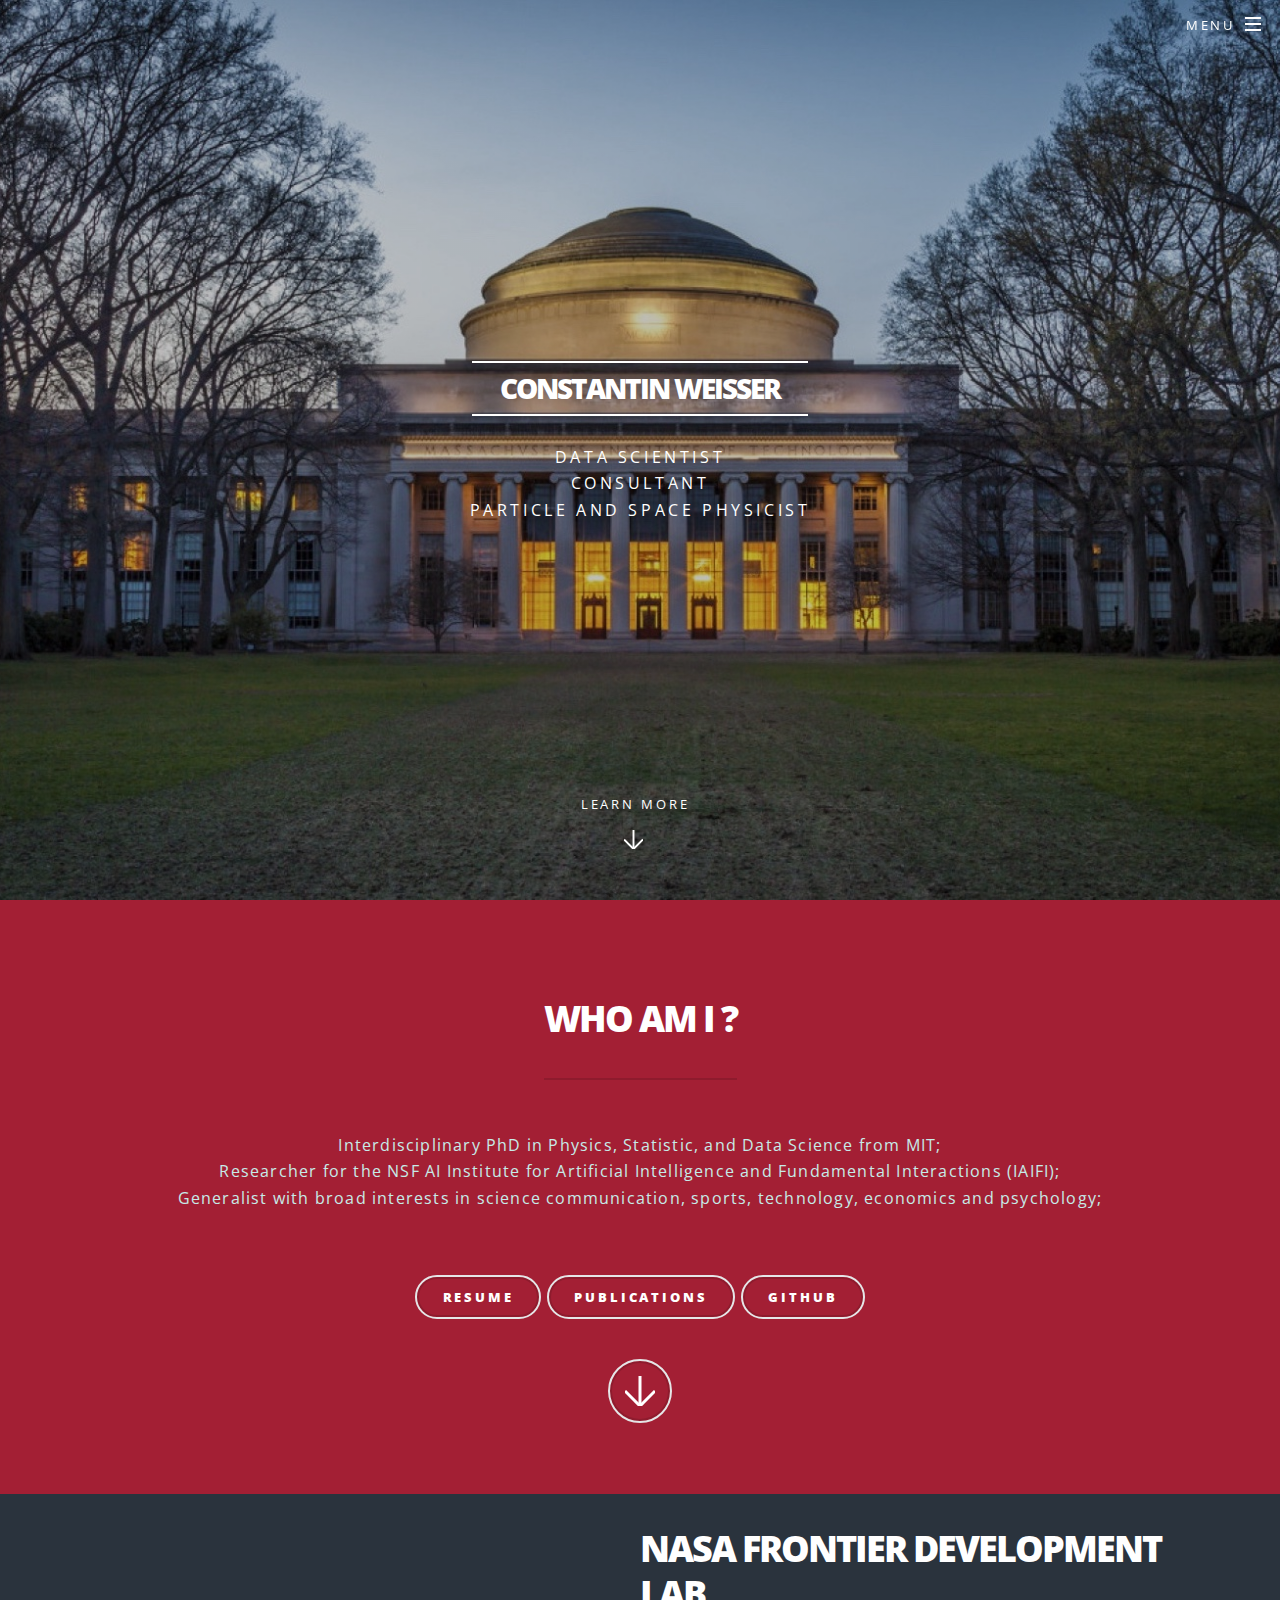
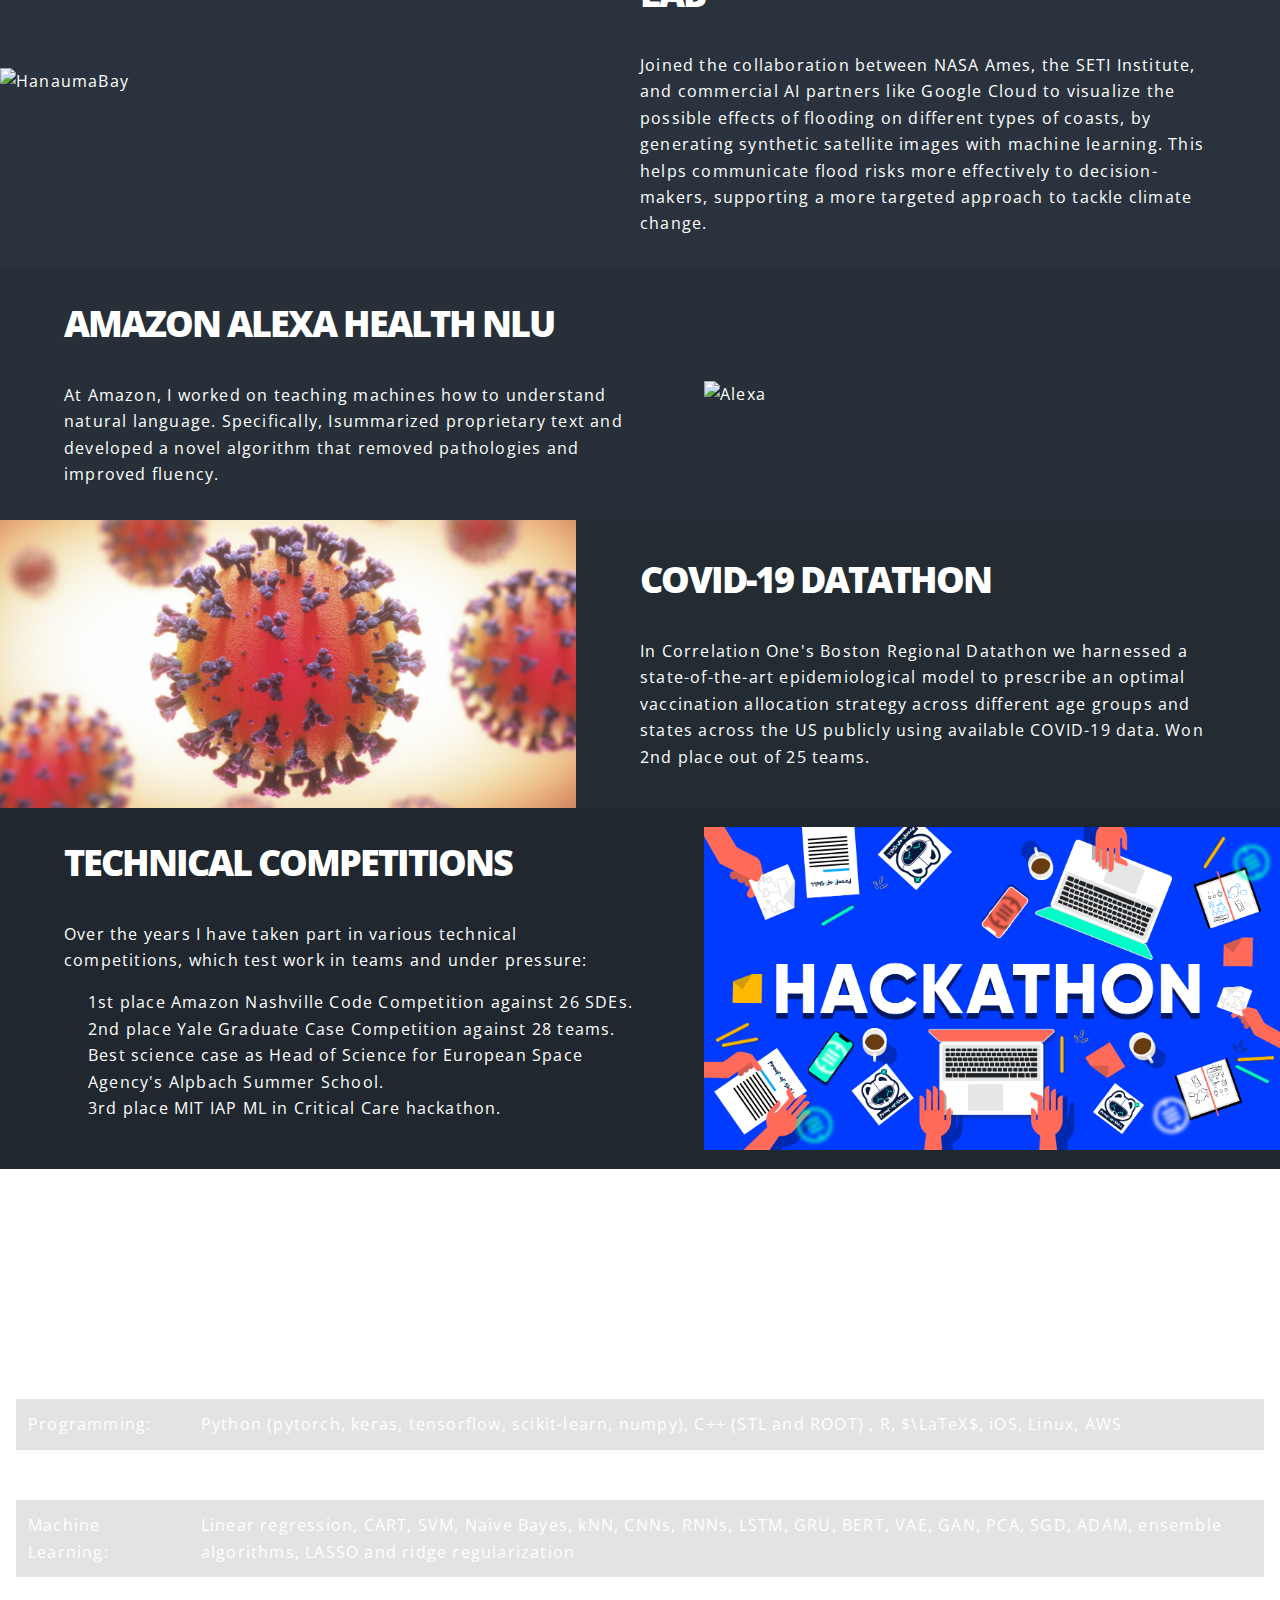
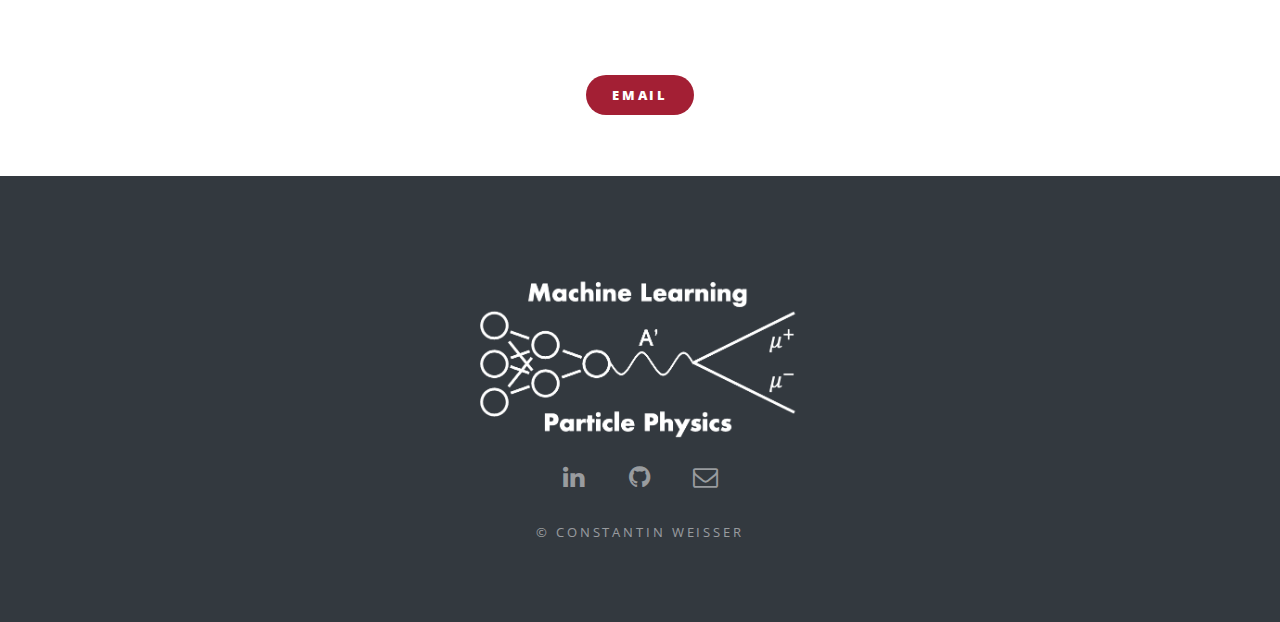
==== index.html @ f59eea60 "added personal page" ====
<!DOCTYPE HTML>
<!--
	Spectral by Pixelarity
        The Pixelarity theme is called "Spectral"
	pixelarity.com @pixelarity
	License: pixelarity.com/license
-->
<html>
	<head>
                <link rel="icon" href="images/AI-Feynmann_zoom.png">
		<title>Constantin Weisser</title>
		<meta charset="utf-8" />
		<meta name="viewport" content="width=device-width, initial-scale=1" />
		<!--[if lte IE 8]><script src="assets/js/ie/html5shiv.js"></script><![endif]-->
		<link rel="stylesheet" href="assets/css/main.css" />
		<!-- <link rel="stylesheet" href="assets/fonts/font-mfizz.css"> -->
		<!--[if lte IE 8]><link rel="stylesheet" href="assets/css/ie8.css" /><![endif]-->
		<!--[if lte IE 9]><link rel="stylesheet" href="assets/css/ie9.css" /><![endif]-->
		<script type="text/x-mathjax-config">
            MathJax.Hub.Config({
                               tex2jax: {inlineMath: [['$','$'], ['\\(','\\)']]}
                               });
        </script>
        <script type="text/javascript"
  			src="https://cdn.mathjax.org/mathjax/latest/MathJax.js?config=TeX-AMS-MML_HTMLorMML">
		</script>
                <!-- Global site tag (gtag.js) - Google Analytics -->
                <script async src="https://www.googletagmanager.com/gtag/js?id=G-P80LB0498Z"></script>
                <script>
                   window.dataLayer = window.dataLayer || [];
                   function gtag(){dataLayer.push(arguments);}
                   gtag('js', new Date());

                   gtag('config', 'G-P80LB0498Z');
                </script> 
		<script type='text/javascript' src='https://d1bxh8uas1mnw7.cloudfront.net/assets/embed.js'></script>

	</head>
	<body class="landing">

		<!-- Page Wrapper -->
			<div id="page-wrapper">

				<!-- Header -->
					<header id="header" class="alt">
						<h1><a href="index.html">Constantin Weisser</a></h1>
						<nav id="nav">
							<ul>
								<li class="special">
									<a href="#menu" class="menuToggle"><span>Menu</span></a>
									<div id="menu">
										<ul>
											<li><a href="index.html">Home</a></li>
											<li><a href="#whoami">Who am I</a></li>
											<li><a href="#experience">Experience</a></li>
                                                                                        <li><a href="#skills">Skills</a></li> 
											<li><a href="#contact">Contact</a></li>
											<li>&mdash;</li>
											<li><a href="./media.html">Media and Talks</a></li>
                                                                                        <li><a href="./positions.html">Community</a></li>
											<li><a href="./publications.html">Publications</a></li>
                                                                                        <li><a href="./personal.html">Personal</a></li>
											<li><a href="./resume.pdf">Resume</a></li>
											<!-- <li><a href="#">Sign Up</a></li> -->
											<!-- <li><a href="#">Log In</a></li> -->
										</ul>
									</div>
								</li>
							</ul>
						</nav>
					</header>

				<!-- Banner -->
					<section id="banner">
						<div class="inner">
							<h2>Constantin Weisser</h2>
							<p>
								Data Scientist<br>
								Consultant<br>
								Particle and Space Physicist
							</p>
							<!-- <ul class="actions">
								<li><a href="#" class="button special">Activate</a></li>
							</ul> -->
						</div>
						<a href="#whoami" class="more scrolly">Learn More</a>
					</section>

				<!-- One -->
					<section id="whoami" class="wrapper style1 special">
						<div class="inner">
							<header class="major">
								<h2>Who am I ?<br />
								</h2>
								<p>
									<!--Consulting Data Scientist at <a href="https://www.quantumblack.com/">QuantumBlack</a>, a <a href="https://www.mckinsey.com/">McKinsey</a> company;<br /> --> 
									Interdisciplinary PhD in Physics, Statistic, and Data Science from MIT;<br /> 
                                                                        Researcher for the NSF <a href="https://iaifi.org/">AI Institute for Artificial Intelligence and Fundamental Interactions (IAIFI)</a>;<br />
									Generalist with broad interests in science communication, sports, technology, economics and psychology; 
								</p>
							</header>
							<a href="./resume.pdf" class="button style2"><b>Resume</b></a>
			                <a href="./pub.html" class="button style2"><b>Publications</b></a>
			                <a href="https://github.com/weissercn" class="button style2"><b>GitHub</b></a>
							<footer>
								<a href="#experience" class="button style2 down more scrolly"></a>
							</footer>
						</div>
					</section>



			        <!-- Experience -->
			        <section id="experience" class="wrapper alt style2">
			        	<!-- section class="spotlight">
			        		<div class="image"><img src="images/AmericasCupEmirates.jpg" alt="QuantumBlack" /></div><div class="content">
			        		<h2><a href="https://www.quantumblack.com/">QuantumBlack</a></h2>
			        			<p>At QuantumBlack, I help companies develop an edge with the help of advanced analytics. With  sound business principles and a toolbox of machine learning, I consult in various industries and provide interpretable, predictive and prescriptive results that count. </p>
			        		</div>
			        	</section-->
                                        <section class="spotlight">
                                                <div class="image"><img src="images/Hanauma_bay_flipped.jpg" alt="HanaumaBay" /></div><div class="content">
                                                <h2><a href="https://cloud.withgoogle.com/intel/sun">NASA Frontier Development Lab</a></h2>
                                                        <p>Joined the collaboration between NASA Ames, the SETI Institute, and commercial AI partners like Google Cloud to visualize the possible effects of flooding on different types of coasts, by generating synthetic satellite images with machine learning. This helps communicate flood risks more effectively to decision-makers, supporting a more targeted approach to tackle climate change. </p>
                                                </div>
                                        </section>
			        	<section class="spotlight">
			        		<div class="image"><img src="images/alexa.png" alt="Alexa" /></div><div class="content">
			        		<h2><a href="https://www.amazon.com/b?node=21576558011">Amazon Alexa Health NLU</a></h2>
			        			<p>At Amazon, I worked on teaching machines how to understand natural language. Specifically, Isummarized proprietary text and developed a novel algorithm that removed pathologies and improved fluency.</p>
			        		</div>
			        	</section>
                                        <section class="spotlight">
                                                <div class="image"><img src="images/COVID.jpg" alt="Alexa" /></div><div class="content">
                                                <h2>COVID-19 Datathon</h2>
                                                        <p>In Correlation One's Boston Regional Datathon we harnessed a state-of-the-art epidemiological model to prescribe an optimal vaccination allocation strategy across different age groups and states across the US publicly using available COVID-19 data. Won 2nd place out of 25 teams.</p>
                                                </div>
                                        </section>
                                        <section class="spotlight">
                                                <div class="image"><img src="images/hackathon.png" alt="Alexa" /></div><div class="content">
                                                <h2>Technical Competitions</h2>
                                                        <p>
                                                                Over the years I have taken part in various technical competitions, which test work in teams and under pressure: 
                                                                <ul style="list-style-type:disc">
                                                                        <li>1st place <a href="https://www.hackerrank.com/contests/nashville-code-fest-aug-2020/leaderboard/1">Amazon Nashville Code Competition</a> against 26 SDEs.</li>
                                                                        <li>2nd place <a href="https://www.ygccgradconsulting.org/ygcc-case-competition">Yale Graduate Case Competition</a> against 28 teams.</li>
                                                                        <!--li>2nd place <a href="https://www.citadel.com/careers/the-data-open/">Boston Regional Datathon Citadel</a> against 30 teams.</li-->
                                                                        <li>Best science case as Head of Science for <a href="https://www.summerschoolalpbach.at/">European Space Agency's Alpbach Summer School</a>.</li>
                                                                        <li>3rd place MIT IAP ML in Critical Care hackathon.</li>
                                                                </ul> 
                                                        </p>
                                                </div>
                                        </section>
			        </section>



                                <!-- Skills -->
                                <section id="skills" class="main style3 special">
                                    <div class="content container">
                                    <header>
                                        <h2>
                                                <i class="fa fa-cog fa-spin"></i><br />
                                                Skills
                                        </h2>
                                        <p>
                                    </header>
                                        <section class="main style5 special2">
                                            <!--font size="5"-->
                                                <!--ul style="list-style-type:disc">
                                                    <li>Programming: Python (pytorch, keras, tensorflow, scikit-learn, numpy), C++ (STL and ROOT) , R, $\LaTeX$, iOS, Linux, AWS<br />
                                                    <li>Statistics: Hypothesis testing, frequentist confidence intervals, maximum likelihood estimation<br />
                                                    <li>Machine Learning: Linear regression, CART, SVM, Naive Bayes, kNN, CNNs, RNNs, LSTM, GRU,
BERT, VAE, GAN, PCA, SGD, ADAM, ensemble algorithms, LASSO and ridge regularization<br />
                                                    <li>Languages: German Native Speaker, Spanish B1, French A1<br />
                                                </ul-->
                                                <!--ul style="list-style-type:disc"-->
                                                
                                                <table style="width:100%">
                                                    <tr><td>Programming:</td><td>Python (pytorch, keras, tensorflow, scikit-learn, numpy), C++ (STL and ROOT) , R, $\LaTeX$, iOS, Linux, AWS</td></tr>
                                                    <tr><td>Statistics:</td><td>Hypothesis testing, frequentist confidence intervals, parameter estimation, Bayesian statistics</td></tr>
                                                    <tr><td>Machine Learning:</td><td>Linear regression, CART, SVM, Naive Bayes, kNN, CNNs, RNNs, LSTM, GRU,
BERT, VAE, GAN, PCA, SGD, ADAM, ensemble algorithms, LASSO and ridge regularization</td></tr>
                                                    <tr><td>Languages:</td><td>German Native Speaker, English Fluent, Spanish B1, French A1</td></tr>
                                                </table>
                                                
                                                <!--/ul-->

                                            <!--/font-->
                                        </section>
                                    <!--/br-->
                                </section>


				<!-- contact -->
					<section id="contact" class="main style5 special">
						<div class="inner">
							<!--header>
								<h2><a href="mailto:weissercn@gmail.com">Contact Me</a></h2>
							</header-->
                                                        <a href="mailto:weissercn@gmail.com" class="button fit3"><b>Email</b></a>
						</div>
                                                <br><br>
					</section>




				<!-- Footer -->
					<footer id="footer">
                                                <div class="image frac"><img src="images/DnnApText_nobackground.png" alt="Weisser Logo" /></div>
						<ul class="icons">
							<!-- <li><a href="#" class="icon fa-twitter"><span class="label">Twitter</span></a></li>
							<li><a href="#" class="icon fa-facebook"><span class="label">Facebook</span></a></li>
							<li><a href="#" class="icon fa-instagram"><span class="label">Instagram</span></a></li>
							<li><a href="#" class="icon fa-dribbble"><span class="label">Dribbble</span></a></li> -->
							<li><a href="https://www.linkedin.com/in/constantin-weisser/" class="icon fa-linkedin"><span class="label">LinkedIn</span></a></li>
							<li><a href="https://github.com/weissercn" class="icon fa-github"><span class="label">Github></span></a></li>
							<li><a href="mailto:weissercn@gmail.com" class="icon fa-envelope-o"><span class="label">Email</span></a></li>
						</ul>
						<ul class="copyright">
							<li>&copy; Constantin Weisser</li>
						</ul>
					</footer>

			</div>

		<!-- Scripts -->
			<script src="assets/js/jquery.min.js"></script>
			<script src="assets/js/jquery.scrollex.min.js"></script>
			<script src="assets/js/jquery.scrolly.min.js"></script>
			<script src="assets/js/skel.min.js"></script>
			<script src="assets/js/util.js"></script>
			<!--[if lte IE 8]><script src="assets/js/ie/respond.min.js"></script><![endif]-->
			<script src="assets/js/main.js"></script>

	</body>
</html>
---- assets/css/main.css ----
@import url(font-awesome.min.css);
@import url(font-mfizz.css);
@import url("https://fonts.googleapis.com/css?family=Open+Sans:400,400italic,600,600italic,800,800italic");
@charset 'UTF-8';
@import url('https://fonts.googleapis.com/css?family=Source+Sans+Pro:300,900');
/*
	Spectral by Pixelarity
	pixelarity.com @pixelarity
	License: pixelarity.com/license
*/

/* Reset */

	html, body, div, span, applet, object, iframe, h1, h2, h3, h4, h5, h6, p, blockquote, pre, a, abbr, acronym, address, big, cite, code, del, dfn, em, img, ins, kbd, q, s, samp, small, strike, strong, sub, sup, tt, var, b, u, i, center, dl, dt, dd, ol, ul, li, fieldset, form, label, legend, table, caption, tbody, tfoot, thead, tr, th, td, article, aside, canvas, details, embed, figure, figcaption, footer, header, hgroup, menu, nav, output, ruby, section, summary, time, mark, audio, video {
		margin: 0;
		padding: 0;
		border: 0;
		font-size: 100%;
		font: inherit;
		vertical-align: baseline;
	}

	article, aside, details, figcaption, figure, footer, header, hgroup, menu, nav, section {
		display: block;
	}

	body {
		line-height: 1;
	}

	ol, ul, li{
		list-style: none;
	}

	blockquote, q {
		quotes: none;
	}

	blockquote:before, blockquote:after, q:before, q:after {
		content: '';
		content: none;
	}

	table {
		border-collapse: collapse;
		border-spacing: 0;
	}

	body {
		-webkit-text-size-adjust: none;
	}

/* Box Model */

	*, *:before, *:after {
		-moz-box-sizing: border-box;
		-webkit-box-sizing: border-box;
		box-sizing: border-box;
	}

/* Grid */

	.row {
		border-bottom: solid 1px transparent;
		-moz-box-sizing: border-box;
		-webkit-box-sizing: border-box;
		box-sizing: border-box;
	}

	.row > * {
		float: left;
		-moz-box-sizing: border-box;
		-webkit-box-sizing: border-box;
		box-sizing: border-box;
	}

	.row:after, .row:before {
		content: '';
		display: block;
		clear: both;
		height: 0;
	}

	.row.uniform > * > :first-child {
		margin-top: 0;
	}

	.row.uniform > * > :last-child {
		margin-bottom: 0;
	}

	.row.\30 \25 > * {
		padding: 0 0 0 0em;
	}

	.row.\30 \25 {
		margin: 0 0 -1px 0em;
	}

	.row.uniform.\30 \25 > * {
		padding: 0em 0 0 0em;
	}

	.row.uniform.\30 \25 {
		margin: 0em 0 -1px 0em;
	}

	.row > * {
		padding: 0 0 0 1.5em;
	}

	.row {
		margin: 0 0 -1px -1.5em;
	}

	.row.uniform > * {
		padding: 1.5em 0 0 1.5em;
	}

	.row.uniform {
		margin: -1.5em 0 -1px -1.5em;
	}

	.row.\32 00\25 > * {
		padding: 0 0 0 3em;
	}

	.row.\32 00\25 {
		margin: 0 0 -1px -3em;
	}

	.row.uniform.\32 00\25 > * {
		padding: 3em 0 0 3em;
	}

	.row.uniform.\32 00\25 {
		margin: -3em 0 -1px -3em;
	}

	.row.\31 50\25 > * {
		padding: 0 0 0 2.25em;
	}

	.row.\31 50\25 {
		margin: 0 0 -1px -2.25em;
	}

	.row.uniform.\31 50\25 > * {
		padding: 2.25em 0 0 2.25em;
	}

	.row.uniform.\31 50\25 {
		margin: -2.25em 0 -1px -2.25em;
	}

	.row.\35 0\25 > * {
		padding: 0 0 0 0.75em;
	}

	.row.\35 0\25 {
		margin: 0 0 -1px -0.75em;
	}

	.row.uniform.\35 0\25 > * {
		padding: 0.75em 0 0 0.75em;
	}

	.row.uniform.\35 0\25 {
		margin: -0.75em 0 -1px -0.75em;
	}

	.row.\32 5\25 > * {
		padding: 0 0 0 0.375em;
	}

	.row.\32 5\25 {
		margin: 0 0 -1px -0.375em;
	}

	.row.uniform.\32 5\25 > * {
		padding: 0.375em 0 0 0.375em;
	}

	.row.uniform.\32 5\25 {
		margin: -0.375em 0 -1px -0.375em;
	}

	.\31 2u, .\31 2u\24 {
		width: 100%;
		clear: none;
		margin-left: 0;
	}

	.\31 1u, .\31 1u\24 {
		width: 91.6666666667%;
		clear: none;
		margin-left: 0;
	}

	.\31 0u, .\31 0u\24 {
		width: 83.3333333333%;
		clear: none;
		margin-left: 0;
	}

	.\39 u, .\39 u\24 {
		width: 75%;
		clear: none;
		margin-left: 0;
	}

	.\38 u, .\38 u\24 {
		width: 66.6666666667%;
		clear: none;
		margin-left: 0;
	}

	.\37 u, .\37 u\24 {
		width: 58.3333333333%;
		clear: none;
		margin-left: 0;
	}

	.\36 u, .\36 u\24 {
		width: 50%;
		clear: none;
		margin-left: 0;
	}

	.\35 u, .\35 u\24 {
		width: 41.6666666667%;
		clear: none;
		margin-left: 0;
	}

	.\34 u, .\34 u\24 {
		width: 33.3333333333%;
		clear: none;
		margin-left: 0;
	}

	.\33 u, .\33 u\24 {
		width: 25%;
		clear: none;
		margin-left: 0;
	}

	.\32 u, .\32 u\24 {
		width: 16.6666666667%;
		clear: none;
		margin-left: 0;
	}

	.\31 u, .\31 u\24 {
		width: 8.3333333333%;
		clear: none;
		margin-left: 0;
	}

	.\31 2u\24 + *,
	.\31 1u\24 + *,
	.\31 0u\24 + *,
	.\39 u\24 + *,
	.\38 u\24 + *,
	.\37 u\24 + *,
	.\36 u\24 + *,
	.\35 u\24 + *,
	.\34 u\24 + *,
	.\33 u\24 + *,
	.\32 u\24 + *,
	.\31 u\24 + * {
		clear: left;
	}

	.\-11u {
		margin-left: 91.66667%;
	}

	.\-10u {
		margin-left: 83.33333%;
	}

	.\-9u {
		margin-left: 75%;
	}

	.\-8u {
		margin-left: 66.66667%;
	}

	.\-7u {
		margin-left: 58.33333%;
	}

	.\-6u {
		margin-left: 50%;
	}

	.\-5u {
		margin-left: 41.66667%;
	}

	.\-4u {
		margin-left: 33.33333%;
	}

	.\-3u {
		margin-left: 25%;
	}

	.\-2u {
		margin-left: 16.66667%;
	}

	.\-1u {
		margin-left: 8.33333%;
	}

	@media screen and (max-width: 1680px) {

		.row > * {
			padding: 0 0 0 1.5em;
		}

		.row {
			margin: 0 0 -1px -1.5em;
		}

		.row.uniform > * {
			padding: 1.5em 0 0 1.5em;
		}

		.row.uniform {
			margin: -1.5em 0 -1px -1.5em;
		}

		.row.\32 00\25 > * {
			padding: 0 0 0 3em;
		}

		.row.\32 00\25 {
			margin: 0 0 -1px -3em;
		}

		.row.uniform.\32 00\25 > * {
			padding: 3em 0 0 3em;
		}

		.row.uniform.\32 00\25 {
			margin: -3em 0 -1px -3em;
		}

		.row.\31 50\25 > * {
			padding: 0 0 0 2.25em;
		}

		.row.\31 50\25 {
			margin: 0 0 -1px -2.25em;
		}

		.row.uniform.\31 50\25 > * {
			padding: 2.25em 0 0 2.25em;
		}

		.row.uniform.\31 50\25 {
			margin: -2.25em 0 -1px -2.25em;
		}

		.row.\35 0\25 > * {
			padding: 0 0 0 0.75em;
		}

		.row.\35 0\25 {
			margin: 0 0 -1px -0.75em;
		}

		.row.uniform.\35 0\25 > * {
			padding: 0.75em 0 0 0.75em;
		}

		.row.uniform.\35 0\25 {
			margin: -0.75em 0 -1px -0.75em;
		}

		.row.\32 5\25 > * {
			padding: 0 0 0 0.375em;
		}

		.row.\32 5\25 {
			margin: 0 0 -1px -0.375em;
		}

		.row.uniform.\32 5\25 > * {
			padding: 0.375em 0 0 0.375em;
		}

		.row.uniform.\32 5\25 {
			margin: -0.375em 0 -1px -0.375em;
		}

		.\31 2u\28xlarge\29, .\31 2u\24\28xlarge\29 {
			width: 100%;
			clear: none;
			margin-left: 0;
		}

		.\31 1u\28xlarge\29, .\31 1u\24\28xlarge\29 {
			width: 91.6666666667%;
			clear: none;
			margin-left: 0;
		}

		.\31 0u\28xlarge\29, .\31 0u\24\28xlarge\29 {
			width: 83.3333333333%;
			clear: none;
			margin-left: 0;
		}

		.\39 u\28xlarge\29, .\39 u\24\28xlarge\29 {
			width: 75%;
			clear: none;
			margin-left: 0;
		}

		.\38 u\28xlarge\29, .\38 u\24\28xlarge\29 {
			width: 66.6666666667%;
			clear: none;
			margin-left: 0;
		}

		.\37 u\28xlarge\29, .\37 u\24\28xlarge\29 {
			width: 58.3333333333%;
			clear: none;
			margin-left: 0;
		}

		.\36 u\28xlarge\29, .\36 u\24\28xlarge\29 {
			width: 50%;
			clear: none;
			margin-left: 0;
		}

		.\35 u\28xlarge\29, .\35 u\24\28xlarge\29 {
			width: 41.6666666667%;
			clear: none;
			margin-left: 0;
		}

		.\34 u\28xlarge\29, .\34 u\24\28xlarge\29 {
			width: 33.3333333333%;
			clear: none;
			margin-left: 0;
		}

		.\33 u\28xlarge\29, .\33 u\24\28xlarge\29 {
			width: 25%;
			clear: none;
			margin-left: 0;
		}

		.\32 u\28xlarge\29, .\32 u\24\28xlarge\29 {
			width: 16.6666666667%;
			clear: none;
			margin-left: 0;
		}

		.\31 u\28xlarge\29, .\31 u\24\28xlarge\29 {
			width: 8.3333333333%;
			clear: none;
			margin-left: 0;
		}

		.\31 2u\24\28xlarge\29 + *,
		.\31 1u\24\28xlarge\29 + *,
		.\31 0u\24\28xlarge\29 + *,
		.\39 u\24\28xlarge\29 + *,
		.\38 u\24\28xlarge\29 + *,
		.\37 u\24\28xlarge\29 + *,
		.\36 u\24\28xlarge\29 + *,
		.\35 u\24\28xlarge\29 + *,
		.\34 u\24\28xlarge\29 + *,
		.\33 u\24\28xlarge\29 + *,
		.\32 u\24\28xlarge\29 + *,
		.\31 u\24\28xlarge\29 + * {
			clear: left;
		}

		.\-11u\28xlarge\29 {
			margin-left: 91.66667%;
		}

		.\-10u\28xlarge\29 {
			margin-left: 83.33333%;
		}

		.\-9u\28xlarge\29 {
			margin-left: 75%;
		}

		.\-8u\28xlarge\29 {
			margin-left: 66.66667%;
		}

		.\-7u\28xlarge\29 {
			margin-left: 58.33333%;
		}

		.\-6u\28xlarge\29 {
			margin-left: 50%;
		}

		.\-5u\28xlarge\29 {
			margin-left: 41.66667%;
		}

		.\-4u\28xlarge\29 {
			margin-left: 33.33333%;
		}

		.\-3u\28xlarge\29 {
			margin-left: 25%;
		}

		.\-2u\28xlarge\29 {
			margin-left: 16.66667%;
		}

		.\-1u\28xlarge\29 {
			margin-left: 8.33333%;
		}

	}

	@media screen and (max-width: 1280px) {

		.row > * {
			padding: 0 0 0 1.5em;
		}

		.row {
			margin: 0 0 -1px -1.5em;
		}

		.row.uniform > * {
			padding: 1.5em 0 0 1.5em;
		}

		.row.uniform {
			margin: -1.5em 0 -1px -1.5em;
		}

		.row.\32 00\25 > * {
			padding: 0 0 0 3em;
		}

		.row.\32 00\25 {
			margin: 0 0 -1px -3em;
		}

		.row.uniform.\32 00\25 > * {
			padding: 3em 0 0 3em;
		}

		.row.uniform.\32 00\25 {
			margin: -3em 0 -1px -3em;
		}

		.row.\31 50\25 > * {
			padding: 0 0 0 2.25em;
		}

		.row.\31 50\25 {
			margin: 0 0 -1px -2.25em;
		}

		.row.uniform.\31 50\25 > * {
			padding: 2.25em 0 0 2.25em;
		}

		.row.uniform.\31 50\25 {
			margin: -2.25em 0 -1px -2.25em;
		}

		.row.\35 0\25 > * {
			padding: 0 0 0 0.75em;
		}

		.row.\35 0\25 {
			margin: 0 0 -1px -0.75em;
		}

		.row.uniform.\35 0\25 > * {
			padding: 0.75em 0 0 0.75em;
		}

		.row.uniform.\35 0\25 {
			margin: -0.75em 0 -1px -0.75em;
		}

		.row.\32 5\25 > * {
			padding: 0 0 0 0.375em;
		}

		.row.\32 5\25 {
			margin: 0 0 -1px -0.375em;
		}

		.row.uniform.\32 5\25 > * {
			padding: 0.375em 0 0 0.375em;
		}

		.row.uniform.\32 5\25 {
			margin: -0.375em 0 -1px -0.375em;
		}

		.\31 2u\28large\29, .\31 2u\24\28large\29 {
			width: 100%;
			clear: none;
			margin-left: 0;
		}

		.\31 1u\28large\29, .\31 1u\24\28large\29 {
			width: 91.6666666667%;
			clear: none;
			margin-left: 0;
		}

		.\31 0u\28large\29, .\31 0u\24\28large\29 {
			width: 83.3333333333%;
			clear: none;
			margin-left: 0;
		}

		.\39 u\28large\29, .\39 u\24\28large\29 {
			width: 75%;
			clear: none;
			margin-left: 0;
		}

		.\38 u\28large\29, .\38 u\24\28large\29 {
			width: 66.6666666667%;
			clear: none;
			margin-left: 0;
		}

		.\37 u\28large\29, .\37 u\24\28large\29 {
			width: 58.3333333333%;
			clear: none;
			margin-left: 0;
		}

		.\36 u\28large\29, .\36 u\24\28large\29 {
			width: 50%;
			clear: none;
			margin-left: 0;
		}

		.\35 u\28large\29, .\35 u\24\28large\29 {
			width: 41.6666666667%;
			clear: none;
			margin-left: 0;
		}

		.\34 u\28large\29, .\34 u\24\28large\29 {
			width: 33.3333333333%;
			clear: none;
			margin-left: 0;
		}

		.\33 u\28large\29, .\33 u\24\28large\29 {
			width: 25%;
			clear: none;
			margin-left: 0;
		}

		.\32 u\28large\29, .\32 u\24\28large\29 {
			width: 16.6666666667%;
			clear: none;
			margin-left: 0;
		}

		.\31 u\28large\29, .\31 u\24\28large\29 {
			width: 8.3333333333%;
			clear: none;
			margin-left: 0;
		}

		.\31 2u\24\28large\29 + *,
		.\31 1u\24\28large\29 + *,
		.\31 0u\24\28large\29 + *,
		.\39 u\24\28large\29 + *,
		.\38 u\24\28large\29 + *,
		.\37 u\24\28large\29 + *,
		.\36 u\24\28large\29 + *,
		.\35 u\24\28large\29 + *,
		.\34 u\24\28large\29 + *,
		.\33 u\24\28large\29 + *,
		.\32 u\24\28large\29 + *,
		.\31 u\24\28large\29 + * {
			clear: left;
		}

		.\-11u\28large\29 {
			margin-left: 91.66667%;
		}

		.\-10u\28large\29 {
			margin-left: 83.33333%;
		}

		.\-9u\28large\29 {
			margin-left: 75%;
		}

		.\-8u\28large\29 {
			margin-left: 66.66667%;
		}

		.\-7u\28large\29 {
			margin-left: 58.33333%;
		}

		.\-6u\28large\29 {
			margin-left: 50%;
		}

		.\-5u\28large\29 {
			margin-left: 41.66667%;
		}

		.\-4u\28large\29 {
			margin-left: 33.33333%;
		}

		.\-3u\28large\29 {
			margin-left: 25%;
		}

		.\-2u\28large\29 {
			margin-left: 16.66667%;
		}

		.\-1u\28large\29 {
			margin-left: 8.33333%;
		}

	}

	@media screen and (max-width: 980px) {

		.row > * {
			padding: 0 0 0 1.5em;
		}

		.row {
			margin: 0 0 -1px -1.5em;
		}

		.row.uniform > * {
			padding: 1.5em 0 0 1.5em;
		}

		.row.uniform {
			margin: -1.5em 0 -1px -1.5em;
		}

		.row.\32 00\25 > * {
			padding: 0 0 0 3em;
		}

		.row.\32 00\25 {
			margin: 0 0 -1px -3em;
		}

		.row.uniform.\32 00\25 > * {
			padding: 3em 0 0 3em;
		}

		.row.uniform.\32 00\25 {
			margin: -3em 0 -1px -3em;
		}

		.row.\31 50\25 > * {
			padding: 0 0 0 2.25em;
		}

		.row.\31 50\25 {
			margin: 0 0 -1px -2.25em;
		}

		.row.uniform.\31 50\25 > * {
			padding: 2.25em 0 0 2.25em;
		}

		.row.uniform.\31 50\25 {
			margin: -2.25em 0 -1px -2.25em;
		}

		.row.\35 0\25 > * {
			padding: 0 0 0 0.75em;
		}

		.row.\35 0\25 {
			margin: 0 0 -1px -0.75em;
		}

		.row.uniform.\35 0\25 > * {
			padding: 0.75em 0 0 0.75em;
		}

		.row.uniform.\35 0\25 {
			margin: -0.75em 0 -1px -0.75em;
		}

		.row.\32 5\25 > * {
			padding: 0 0 0 0.375em;
		}

		.row.\32 5\25 {
			margin: 0 0 -1px -0.375em;
		}

		.row.uniform.\32 5\25 > * {
			padding: 0.375em 0 0 0.375em;
		}

		.row.uniform.\32 5\25 {
			margin: -0.375em 0 -1px -0.375em;
		}

		.\31 2u\28medium\29, .\31 2u\24\28medium\29 {
			width: 100%;
			clear: none;
			margin-left: 0;
		}

		.\31 1u\28medium\29, .\31 1u\24\28medium\29 {
			width: 91.6666666667%;
			clear: none;
			margin-left: 0;
		}

		.\31 0u\28medium\29, .\31 0u\24\28medium\29 {
			width: 83.3333333333%;
			clear: none;
			margin-left: 0;
		}

		.\39 u\28medium\29, .\39 u\24\28medium\29 {
			width: 75%;
			clear: none;
			margin-left: 0;
		}

		.\38 u\28medium\29, .\38 u\24\28medium\29 {
			width: 66.6666666667%;
			clear: none;
			margin-left: 0;
		}

		.\37 u\28medium\29, .\37 u\24\28medium\29 {
			width: 58.3333333333%;
			clear: none;
			margin-left: 0;
		}

		.\36 u\28medium\29, .\36 u\24\28medium\29 {
			width: 50%;
			clear: none;
			margin-left: 0;
		}

		.\35 u\28medium\29, .\35 u\24\28medium\29 {
			width: 41.6666666667%;
			clear: none;
			margin-left: 0;
		}

		.\34 u\28medium\29, .\34 u\24\28medium\29 {
			width: 33.3333333333%;
			clear: none;
			margin-left: 0;
		}

		.\33 u\28medium\29, .\33 u\24\28medium\29 {
			width: 25%;
			clear: none;
			margin-left: 0;
		}

		.\32 u\28medium\29, .\32 u\24\28medium\29 {
			width: 16.6666666667%;
			clear: none;
			margin-left: 0;
		}

		.\31 u\28medium\29, .\31 u\24\28medium\29 {
			width: 8.3333333333%;
			clear: none;
			margin-left: 0;
		}

		.\31 2u\24\28medium\29 + *,
		.\31 1u\24\28medium\29 + *,
		.\31 0u\24\28medium\29 + *,
		.\39 u\24\28medium\29 + *,
		.\38 u\24\28medium\29 + *,
		.\37 u\24\28medium\29 + *,
		.\36 u\24\28medium\29 + *,
		.\35 u\24\28medium\29 + *,
		.\34 u\24\28medium\29 + *,
		.\33 u\24\28medium\29 + *,
		.\32 u\24\28medium\29 + *,
		.\31 u\24\28medium\29 + * {
			clear: left;
		}

		.\-11u\28medium\29 {
			margin-left: 91.66667%;
		}

		.\-10u\28medium\29 {
			margin-left: 83.33333%;
		}

		.\-9u\28medium\29 {
			margin-left: 75%;
		}

		.\-8u\28medium\29 {
			margin-left: 66.66667%;
		}

		.\-7u\28medium\29 {
			margin-left: 58.33333%;
		}

		.\-6u\28medium\29 {
			margin-left: 50%;
		}

		.\-5u\28medium\29 {
			margin-left: 41.66667%;
		}

		.\-4u\28medium\29 {
			margin-left: 33.33333%;
		}

		.\-3u\28medium\29 {
			margin-left: 25%;
		}

		.\-2u\28medium\29 {
			margin-left: 16.66667%;
		}

		.\-1u\28medium\29 {
			margin-left: 8.33333%;
		}

	}

	@media screen and (max-width: 736px) {

		.row > * {
			padding: 0 0 0 1.5em;
		}

		.row {
			margin: 0 0 -1px -1.5em;
		}

		.row.uniform > * {
			padding: 1.5em 0 0 1.5em;
		}

		.row.uniform {
			margin: -1.5em 0 -1px -1.5em;
		}

		.row.\32 00\25 > * {
			padding: 0 0 0 3em;
		}

		.row.\32 00\25 {
			margin: 0 0 -1px -3em;
		}

		.row.uniform.\32 00\25 > * {
			padding: 3em 0 0 3em;
		}

		.row.uniform.\32 00\25 {
			margin: -3em 0 -1px -3em;
		}

		.row.\31 50\25 > * {
			padding: 0 0 0 2.25em;
		}

		.row.\31 50\25 {
			margin: 0 0 -1px -2.25em;
		}

		.row.uniform.\31 50\25 > * {
			padding: 2.25em 0 0 2.25em;
		}

		.row.uniform.\31 50\25 {
			margin: -2.25em 0 -1px -2.25em;
		}

		.row.\35 0\25 > * {
			padding: 0 0 0 0.75em;
		}

		.row.\35 0\25 {
			margin: 0 0 -1px -0.75em;
		}

		.row.uniform.\35 0\25 > * {
			padding: 0.75em 0 0 0.75em;
		}

		.row.uniform.\35 0\25 {
			margin: -0.75em 0 -1px -0.75em;
		}

		.row.\32 5\25 > * {
			padding: 0 0 0 0.375em;
		}

		.row.\32 5\25 {
			margin: 0 0 -1px -0.375em;
		}

		.row.uniform.\32 5\25 > * {
			padding: 0.375em 0 0 0.375em;
		}

		.row.uniform.\32 5\25 {
			margin: -0.375em 0 -1px -0.375em;
		}

		.\31 2u\28small\29, .\31 2u\24\28small\29 {
			width: 100%;
			clear: none;
			margin-left: 0;
		}

		.\31 1u\28small\29, .\31 1u\24\28small\29 {
			width: 91.6666666667%;
			clear: none;
			margin-left: 0;
		}

		.\31 0u\28small\29, .\31 0u\24\28small\29 {
			width: 83.3333333333%;
			clear: none;
			margin-left: 0;
		}

		.\39 u\28small\29, .\39 u\24\28small\29 {
			width: 75%;
			clear: none;
			margin-left: 0;
		}

		.\38 u\28small\29, .\38 u\24\28small\29 {
			width: 66.6666666667%;
			clear: none;
			margin-left: 0;
		}

		.\37 u\28small\29, .\37 u\24\28small\29 {
			width: 58.3333333333%;
			clear: none;
			margin-left: 0;
		}

		.\36 u\28small\29, .\36 u\24\28small\29 {
			width: 50%;
			clear: none;
			margin-left: 0;
		}

		.\35 u\28small\29, .\35 u\24\28small\29 {
			width: 41.6666666667%;
			clear: none;
			margin-left: 0;
		}

		.\34 u\28small\29, .\34 u\24\28small\29 {
			width: 33.3333333333%;
			clear: none;
			margin-left: 0;
		}

		.\33 u\28small\29, .\33 u\24\28small\29 {
			width: 25%;
			clear: none;
			margin-left: 0;
		}

		.\32 u\28small\29, .\32 u\24\28small\29 {
			width: 16.6666666667%;
			clear: none;
			margin-left: 0;
		}

		.\31 u\28small\29, .\31 u\24\28small\29 {
			width: 8.3333333333%;
			clear: none;
			margin-left: 0;
		}

		.\31 2u\24\28small\29 + *,
		.\31 1u\24\28small\29 + *,
		.\31 0u\24\28small\29 + *,
		.\39 u\24\28small\29 + *,
		.\38 u\24\28small\29 + *,
		.\37 u\24\28small\29 + *,
		.\36 u\24\28small\29 + *,
		.\35 u\24\28small\29 + *,
		.\34 u\24\28small\29 + *,
		.\33 u\24\28small\29 + *,
		.\32 u\24\28small\29 + *,
		.\31 u\24\28small\29 + * {
			clear: left;
		}

		.\-11u\28small\29 {
			margin-left: 91.66667%;
		}

		.\-10u\28small\29 {
			margin-left: 83.33333%;
		}

		.\-9u\28small\29 {
			margin-left: 75%;
		}

		.\-8u\28small\29 {
			margin-left: 66.66667%;
		}

		.\-7u\28small\29 {
			margin-left: 58.33333%;
		}

		.\-6u\28small\29 {
			margin-left: 50%;
		}

		.\-5u\28small\29 {
			margin-left: 41.66667%;
		}

		.\-4u\28small\29 {
			margin-left: 33.33333%;
		}

		.\-3u\28small\29 {
			margin-left: 25%;
		}

		.\-2u\28small\29 {
			margin-left: 16.66667%;
		}

		.\-1u\28small\29 {
			margin-left: 8.33333%;
		}

	}

	@media screen and (max-width: 480px) {

		.row > * {
			padding: 0 0 0 1.5em;
		}

		.row {
			margin: 0 0 -1px -1.5em;
		}

		.row.uniform > * {
			padding: 1.5em 0 0 1.5em;
		}

		.row.uniform {
			margin: -1.5em 0 -1px -1.5em;
		}

		.row.\32 00\25 > * {
			padding: 0 0 0 3em;
		}

		.row.\32 00\25 {
			margin: 0 0 -1px -3em;
		}

		.row.uniform.\32 00\25 > * {
			padding: 3em 0 0 3em;
		}

		.row.uniform.\32 00\25 {
			margin: -3em 0 -1px -3em;
		}

		.row.\31 50\25 > * {
			padding: 0 0 0 2.25em;
		}

		.row.\31 50\25 {
			margin: 0 0 -1px -2.25em;
		}

		.row.uniform.\31 50\25 > * {
			padding: 2.25em 0 0 2.25em;
		}

		.row.uniform.\31 50\25 {
			margin: -2.25em 0 -1px -2.25em;
		}

		.row.\35 0\25 > * {
			padding: 0 0 0 0.75em;
		}

		.row.\35 0\25 {
			margin: 0 0 -1px -0.75em;
		}

		.row.uniform.\35 0\25 > * {
			padding: 0.75em 0 0 0.75em;
		}

		.row.uniform.\35 0\25 {
			margin: -0.75em 0 -1px -0.75em;
		}

		.row.\32 5\25 > * {
			padding: 0 0 0 0.375em;
		}

		.row.\32 5\25 {
			margin: 0 0 -1px -0.375em;
		}

		.row.uniform.\32 5\25 > * {
			padding: 0.375em 0 0 0.375em;
		}

		.row.uniform.\32 5\25 {
			margin: -0.375em 0 -1px -0.375em;
		}

		.\31 2u\28xsmall\29, .\31 2u\24\28xsmall\29 {
			width: 100%;
			clear: none;
			margin-left: 0;
		}

		.\31 1u\28xsmall\29, .\31 1u\24\28xsmall\29 {
			width: 91.6666666667%;
			clear: none;
			margin-left: 0;
		}

		.\31 0u\28xsmall\29, .\31 0u\24\28xsmall\29 {
			width: 83.3333333333%;
			clear: none;
			margin-left: 0;
		}

		.\39 u\28xsmall\29, .\39 u\24\28xsmall\29 {
			width: 75%;
			clear: none;
			margin-left: 0;
		}

		.\38 u\28xsmall\29, .\38 u\24\28xsmall\29 {
			width: 66.6666666667%;
			clear: none;
			margin-left: 0;
		}

		.\37 u\28xsmall\29, .\37 u\24\28xsmall\29 {
			width: 58.3333333333%;
			clear: none;
			margin-left: 0;
		}

		.\36 u\28xsmall\29, .\36 u\24\28xsmall\29 {
			width: 50%;
			clear: none;
			margin-left: 0;
		}

		.\35 u\28xsmall\29, .\35 u\24\28xsmall\29 {
			width: 41.6666666667%;
			clear: none;
			margin-left: 0;
		}

		.\34 u\28xsmall\29, .\34 u\24\28xsmall\29 {
			width: 33.3333333333%;
			clear: none;
			margin-left: 0;
		}

		.\33 u\28xsmall\29, .\33 u\24\28xsmall\29 {
			width: 25%;
			clear: none;
			margin-left: 0;
		}

		.\32 u\28xsmall\29, .\32 u\24\28xsmall\29 {
			width: 16.6666666667%;
			clear: none;
			margin-left: 0;
		}

		.\31 u\28xsmall\29, .\31 u\24\28xsmall\29 {
			width: 8.3333333333%;
			clear: none;
			margin-left: 0;
		}

		.\31 2u\24\28xsmall\29 + *,
		.\31 1u\24\28xsmall\29 + *,
		.\31 0u\24\28xsmall\29 + *,
		.\39 u\24\28xsmall\29 + *,
		.\38 u\24\28xsmall\29 + *,
		.\37 u\24\28xsmall\29 + *,
		.\36 u\24\28xsmall\29 + *,
		.\35 u\24\28xsmall\29 + *,
		.\34 u\24\28xsmall\29 + *,
		.\33 u\24\28xsmall\29 + *,
		.\32 u\24\28xsmall\29 + *,
		.\31 u\24\28xsmall\29 + * {
			clear: left;
		}

		.\-11u\28xsmall\29 {
			margin-left: 91.66667%;
		}

		.\-10u\28xsmall\29 {
			margin-left: 83.33333%;
		}

		.\-9u\28xsmall\29 {
			margin-left: 75%;
		}

		.\-8u\28xsmall\29 {
			margin-left: 66.66667%;
		}

		.\-7u\28xsmall\29 {
			margin-left: 58.33333%;
		}

		.\-6u\28xsmall\29 {
			margin-left: 50%;
		}

		.\-5u\28xsmall\29 {
			margin-left: 41.66667%;
		}

		.\-4u\28xsmall\29 {
			margin-left: 33.33333%;
		}

		.\-3u\28xsmall\29 {
			margin-left: 25%;
		}

		.\-2u\28xsmall\29 {
			margin-left: 16.66667%;
		}

		.\-1u\28xsmall\29 {
			margin-left: 8.33333%;
		}

	}

/* Basic */

	@-ms-viewport {
		width: device-width;
	}

	body {
		background: #2e3842;
	}

		body.is-loading *, body.is-loading *:before, body.is-loading *:after {
			-moz-animation: none !important;
			-webkit-animation: none !important;
			-ms-animation: none !important;
			animation: none !important;
			-moz-transition: none !important;
			-webkit-transition: none !important;
			-ms-transition: none !important;
			transition: none !important;
		}

	body, input, select, textarea {
		color: #fff;
		font-family: "Open Sans", Helvetica, sans-serif;
		font-size: 15pt;
		font-weight: 400;
		letter-spacing: 0.075em;
		line-height: 1.65em;
	}

		@media screen and (max-width: 1680px) {

			body, input, select, textarea {
				font-size: 13pt;
			}

		}

		@media screen and (max-width: 1280px) {

			body, input, select, textarea {
				font-size: 12pt;
			}

		}

		@media screen and (max-width: 736px) {

			body, input, select, textarea {
				font-size: 11pt;
				letter-spacing: 0.0375em;
			}

		}

	a {
		-moz-transition: color 0.2s ease, border-bottom-color 0.2s ease;
		-webkit-transition: color 0.2s ease, border-bottom-color 0.2s ease;
		-ms-transition: color 0.2s ease, border-bottom-color 0.2s ease;
		transition: color 0.2s ease, border-bottom-color 0.2s ease;
		/*border-bottom: dotted 1px;*/
		color: inherit;
		text-decoration: none;
	}

		a:hover {
			border-bottom-color: transparent;
		}

	strong, b {
		color: #fff;
		font-weight: 600;
	}

	em, i {
		font-style: italic;
	}

	p {
		margin: 0 0 2em 0;
	}

	h1, h2, h3, h4, h5, h6 {
		color: #fff;
		font-weight: 800;
		letter-spacing: 0.225em;
		line-height: 1em;
		margin: 0 0 1em 0;
		text-transform: uppercase;
	}

		h1 a, h2 a, h3 a, h4 a, h5 a, h6 a {
			color: inherit;
			text-decoration: none;
		}

	h2 {
		font-size: 1.35em;
		line-height: 1.75em;
	}

		@media screen and (max-width: 736px) {

			h2 {
				font-size: 1.1em;
				line-height: 1.65em;
			}

		}

	h3 {
		font-size: 1.15em;
		line-height: 1.75em;
	}

		@media screen and (max-width: 736px) {

			h3 {
				font-size: 1em;
				line-height: 1.65em;
			}

		}

	h4 {
		font-size: 1em;
		line-height: 1.5em;
	}

	h5 {
		font-size: 0.8em;
		line-height: 1.5em;
	}

	h6 {
		font-size: 0.7em;
		line-height: 1.5em;
	}

	sub {
		font-size: 0.8em;
		position: relative;
		top: 0.5em;
	}

	sup {
		font-size: 0.8em;
		position: relative;
		top: -0.5em;
	}

	hr {
		border: 0;
		border-bottom: solid 2px #fff;
		margin: 3em 0;
	}

		hr.major {
			margin: 4.5em 0;
		}

	blockquote {
		border-left: solid 4px #fff;
		font-style: italic;
		margin: 0 0 2em 0;
		padding: 0.5em 0 0.5em 2em;
	}

	code {
		background: rgba(144, 144, 144, 0.25);
		border-radius: 3px;
		font-family: "Courier New", monospace;
		font-size: 0.9em;
		letter-spacing: 0;
		margin: 0 0.25em;
		padding: 0.25em 0.65em;
	}

	pre {
		-webkit-overflow-scrolling: touch;
		font-family: "Courier New", monospace;
		font-size: 0.9em;
		margin: 0 0 2em 0;
	}

		pre code {
			display: block;
			line-height: 1.75em;
			padding: 1em 1.5em;
			overflow-x: auto;
		}

	.align-left {
		text-align: left;
	}

	.align-center {
		text-align: center;
	}

	.align-right {
		text-align: right;
	}

/* Section/Article */

	section.special, article.special {
		text-align: center;
	}

        section.special2, article.special {
                text-align: left;
        }

	header p {
		color: rgba(255, 255, 255, 0.5);
		position: relative;
		top: -0.25em;
	}

	header h3 + p {
		font-size: 1.1em;
	}

	header h4 + p,
	header h5 + p,
	header h6 + p {
		font-size: 0.9em;
	}

	header.major {
		margin: 0 0 3.5em 0;
	}

		header.major h2, header.major h3, header.major h4, header.major h5, header.major h6 {
			border-bottom: solid 2px #fff;
			display: inline-block;
			padding-bottom: 1em;
			position: relative;
		}

			header.major h2:after, header.major h3:after, header.major h4:after, header.major h5:after, header.major h6:after {
				content: '';
				display: block;
				height: 1px;
			}

		header.major p {
			color: #fff;
			top: 0;
		}

		@media screen and (max-width: 736px) {

			header.major {
				margin: 0 0 2em 0;
			}

		}

	@media screen and (max-width: 980px) {

		header br {
			display: none;
		}

	}

/* Form */

	form {
		margin: 0 0 2em 0;
	}

	label {
		color: #fff;
		display: block;
		font-size: 0.9em;
		font-weight: 600;
		margin: 0 0 1em 0;
	}

	input[type="text"],
	input[type="password"],
	input[type="email"],
	select,
	textarea {
		-moz-appearance: none;
		-webkit-appearance: none;
		-ms-appearance: none;
		appearance: none;
		background: rgba(144, 144, 144, 0.25);
		border-radius: 3px;
		border: none;
		color: inherit;
		display: block;
		outline: 0;
		padding: 0 1em;
		text-decoration: none;
		width: 100%;
	}

		input[type="text"]:invalid,
		input[type="password"]:invalid,
		input[type="email"]:invalid,
		select:invalid,
		textarea:invalid {
			box-shadow: none;
		}

		input[type="text"]:focus,
		input[type="password"]:focus,
		input[type="email"]:focus,
		select:focus,
		textarea:focus {
			box-shadow: 0 0 0 2px #A31F34;
		}

	.select-wrapper {
		text-decoration: none;
		display: block;
		position: relative;
	}

		.select-wrapper:before {
			-moz-osx-font-smoothing: grayscale;
			-webkit-font-smoothing: antialiased;
			font-family: FontAwesome;
			font-style: normal;
			font-weight: normal;
			text-transform: none !important;
		}

		.select-wrapper:before {
			-moz-pointer-events: none;
			-webkit-pointer-events: none;
			-ms-pointer-events: none;
			pointer-events: none;
			color: #fff;
			content: '\f078';
			display: block;
			height: 2.75em;
			line-height: 2.75em;
			position: absolute;
			right: 0;
			text-align: center;
			top: 0;
			width: 2.75em;
		}

		.select-wrapper select::-ms-expand {
			display: none;
		}

	input[type="text"],
	input[type="password"],
	input[type="email"],
	select {
		height: 2.75em;
	}

	textarea {
		padding: 0.75em 1em;
	}

	input[type="checkbox"],
	input[type="radio"] {
		-moz-appearance: none;
		-webkit-appearance: none;
		-ms-appearance: none;
		appearance: none;
		display: block;
		float: left;
		margin-right: -2em;
		opacity: 0;
		width: 1em;
		z-index: -1;
	}

		input[type="checkbox"] + label,
		input[type="radio"] + label {
			text-decoration: none;
			color: #fff;
			cursor: pointer;
			display: inline-block;
			font-size: 1em;
			font-weight: 400;
			padding-left: 2.4em;
			padding-right: 0.75em;
			position: relative;
		}

			input[type="checkbox"] + label:before,
			input[type="radio"] + label:before {
				-moz-osx-font-smoothing: grayscale;
				-webkit-font-smoothing: antialiased;
				font-family: FontAwesome;
				font-style: normal;
				font-weight: normal;
				text-transform: none !important;
			}

			input[type="checkbox"] + label:before,
			input[type="radio"] + label:before {
				background: rgba(144, 144, 144, 0.25);
				border-radius: 3px;
				content: '';
				display: inline-block;
				height: 1.65em;
				left: 0;
				line-height: 1.58125em;
				position: absolute;
				text-align: center;
				top: 0;
				width: 1.65em;
			}

		input[type="checkbox"]:checked + label:before,
		input[type="radio"]:checked + label:before {
			background: #2e3842;
			color: #fff;
			content: '\f00c';
		}

		input[type="checkbox"]:focus + label:before,
		input[type="radio"]:focus + label:before {
			box-shadow: 0 0 0 2px #A31F34;
		}

	input[type="checkbox"] + label:before {
		border-radius: 3px;
	}

	input[type="radio"] + label:before {
		border-radius: 100%;
	}

	::-webkit-input-placeholder {
		color: rgba(255, 255, 255, 0.5) !important;
		opacity: 1.0;
	}

	:-moz-placeholder {
		color: rgba(255, 255, 255, 0.5) !important;
		opacity: 1.0;
	}

	::-moz-placeholder {
		color: rgba(255, 255, 255, 0.5) !important;
		opacity: 1.0;
	}

	:-ms-input-placeholder {
		color: rgba(255, 255, 255, 0.5) !important;
		opacity: 1.0;
	}

	.formerize-placeholder {
		color: rgba(255, 255, 255, 0.5) !important;
		opacity: 1.0;
	}

/* Box */

	.box {
		border-radius: 3px;
		border: solid 2px #fff;
		margin-bottom: 2em;
		padding: 1.5em;
	}

		.box > :last-child,
		.box > :last-child > :last-child,
		.box > :last-child > :last-child > :last-child {
			margin-bottom: 0;
		}

		.box.alt {
			border: 0;
			border-radius: 0;
			padding: 0;
		}

/* Icon */

	.icon {
		text-decoration: none;
		border-bottom: none;
		position: relative;
	}

		.icon:before {
			-moz-osx-font-smoothing: grayscale;
			-webkit-font-smoothing: antialiased;
			font-family: FontAwesome;
			font-style: normal;
			font-weight: normal;
			text-transform: none !important;
		}

		.icon > .label {
			display: none;
		}

		.icon.major {
			-moz-transform: rotate(-45deg);
			-webkit-transform: rotate(-45deg);
			-ms-transform: rotate(-45deg);
			transform: rotate(-45deg);
			border-radius: 3px;
			border: solid 2px #fff;
			display: inline-block;
			font-size: 1.35em;
			height: calc(3em + 2px);
			line-height: 3em;
			text-align: center;
			width: calc(3em + 2px);
		}

			.icon.major:before {
				-moz-transform: rotate(45deg);
				-webkit-transform: rotate(45deg);
				-ms-transform: rotate(45deg);
				transform: rotate(45deg);
				display: inline-block;
				font-size: 1.5em;
			}

			@media screen and (max-width: 736px) {

				.icon.major {
					font-size: 1em;
				}

			}

		.icon.style1 {
			color: #A31F34;
		}

		.icon.style2 {
			color: #00f0ff;
		}

		.icon.style3 {
			color: #76ddff;
		}

/* Image */

	.image {
		border-radius: 3px;
		border: 0;
		display: inline-block;
		position: relative;
	}

		.image img {
			border-radius: 3px;
			display: block;
		}

		.image.left {
			float: left;
			margin: 0 2em 2em 0;
			top: 0.25em;
		}

		.image.right {
			float: right;
			margin: 0 0 2em 2em;
			top: 0.25em;
		}

		.image.left, .image.right {
			max-width: 40%;
		}

			.image.left img, .image.right img {
				width: 100%;
			}

		.image.fit {
			display: block;
			margin: 0 0 2em 0;
			width: 100%;
		}

			.image.fit img {
				width: 100%;
			}

                .image.frac {
                        width: 25%;
                }


/* List */

	ol {
		list-style: decimal;
		margin: 0 0 2em 0;
		padding-left: 1.25em;
	}

		ol li {
			padding-left: 0.25em;
		}

	ul {
		list-style: disc;
		margin: 0 0 2em 0;
		padding-left: 1em;
	}

		ul li {
			padding-left: 0.5em;
		}

		ul.alt {
			list-style: none;
			padding-left: 0;
		}

			ul.alt li {
				border-top: solid 1px #fff;
				padding: 0.5em 0;
			}

				ul.alt li:first-child {
					border-top: 0;
					padding-top: 0;
				}

		ul.icons {
			cursor: default;
			list-style: none;
			padding-left: 0;
		}

			ul.icons li {
				display: inline-block;
				padding: 0 1em 0 0;
			}

				ul.icons li:last-child {
					padding-right: 0 !important;
				}

			ul.icons.major {
				padding: 1em 0;
			}

				ul.icons.major li {
					padding-right: 3.5em;
				}

					@media screen and (max-width: 736px) {

						ul.icons.major li {
							padding: 0 1em !important;
						}

					}

		ul.actions {
			cursor: default;
			list-style: none;
			padding-left: 0;
		}

			ul.actions li {
				display: inline-block;
				padding: 0 1.5em 0 0;
				vertical-align: middle;
			}

				ul.actions li:last-child {
					padding-right: 0;
				}

			ul.actions.small li {
				padding: 0 0.75em 0 0;
			}

			ul.actions.vertical li {
				display: block;
				padding: 1.5em 0 0 0;
			}

				ul.actions.vertical li:first-child {
					padding-top: 0;
				}

				ul.actions.vertical li > * {
					margin-bottom: 0;
				}

			ul.actions.vertical.small li {
				padding: 0.75em 0 0 0;
			}

				ul.actions.vertical.small li:first-child {
					padding-top: 0;
				}

			ul.actions.fit {
				display: table;
				margin-left: -1.5em;
				padding: 0;
				table-layout: fixed;
				width: calc(100% + 1.5em);
			}

				ul.actions.fit li {
					display: table-cell;
					padding: 0 0 0 1.5em;
				}

					ul.actions.fit li > * {
						margin-bottom: 0;
					}

				ul.actions.fit.small {
					margin-left: -0.75em;
					width: calc(100% + 0.75em);
				}

					ul.actions.fit.small li {
						padding: 0 0 0 0.75em;
					}

			@media screen and (max-width: 736px) {

				ul.actions li {
					display: block;
					padding: 1em 0 0 0;
					text-align: center;
					width: 100%;
				}

					ul.actions li:first-child {
						padding-top: 0;
					}

					ul.actions li > * {
						margin: 0 auto !important;
						max-width: 30em;
						width: 100%;
					}

						ul.actions li > *.icon:before {
							margin-left: -1em;
						}

				ul.actions.small li {
					padding: 0.5em 0 0 0;
				}

					ul.actions.small li:first-child {
						padding-top: 0;
					}

			}

	dl {
		margin: 0 0 2em 0;
	}

/* Table */

	.table-wrapper {
		-webkit-overflow-scrolling: touch;
		overflow-x: auto;
	}

	table {
		margin: 0 0 2em 0;
		width: 100%;
	}

		table tbody tr {
			border: none; /*solid 1px #fff;*/
			border-left: 0;
			border-right: 0;
		}

			table tbody tr:nth-child(2n + 1) {
				background-color: rgba(144, 144, 144, 0.25);
			}

		table td {
			padding: 0.75em 0.75em;
		}

		table th {
			color: #fff;
			font-size: 0.9em;
			font-weight: 600;
			padding: 0 0.75em 0.75em 0.75em;
			text-align: left;
		}

		table thead {
			border-bottom: solid 2px #fff;
		}

		table tfoot {
			border-top: solid 2px #fff;
		}

		table.alt {
			border-collapse: separate;
		}

			table.alt tbody tr td {
				border: solid 1px #fff;
				border-left-width: 0;
				border-top-width: 0;
			}

				table.alt tbody tr td:first-child {
					border-left-width: 1px;
				}

			table.alt tbody tr:first-child td {
				border-top-width: 1px;
			}

			table.alt thead {
				border-bottom: 0;
			}

			table.alt tfoot {
				border-top: 0;
			}

/* Button */

	input[type="submit"],
	input[type="reset"],
	input[type="button"],
	button,
	.button {
		-moz-appearance: none;
		-webkit-appearance: none;
		-ms-appearance: none;
		appearance: none;
		-moz-transition: background-color 0.2s ease-in-out, color 0.2s ease-in-out;
		-webkit-transition: background-color 0.2s ease-in-out, color 0.2s ease-in-out;
		-ms-transition: background-color 0.2s ease-in-out, color 0.2s ease-in-out;
		transition: background-color 0.2s ease-in-out, color 0.2s ease-in-out;
		background-color: transparent;
		border-radius: 3px;
		border: 0;
		box-shadow: inset 0 0 0 2px #fff;
		color: #fff;
		cursor: pointer;
		display: inline-block;
		font-size: 0.8em;
		font-weight: 600;
		/*height: 3.125em;*/
		letter-spacing: 0.225em;
		line-height: 3.125em;
		padding: 0 2.75em;
		text-align: center;
		text-decoration: none;
		text-transform: uppercase;
		/*white-space: nowrap;*/
		overflow: hidden;
		text-overflow: ellipsis;
	}

		input[type="submit"]:hover,
		input[type="reset"]:hover,
		input[type="button"]:hover,
		button:hover,
		.button:hover {
			background-color: rgba(144, 144, 144, 0.25);
		}

		input[type="submit"]:active,
		input[type="reset"]:active,
		input[type="button"]:active,
		button:active,
		.button:active {
			background-color: rgba(144, 144, 144, 0.5);
		}

		input[type="submit"].icon:before,
		input[type="reset"].icon:before,
		input[type="button"].icon:before,
		button.icon:before,
		.button.icon:before {
			margin-right: 0.5em;
		}

		input[type="submit"].fit,
		input[type="reset"].fit,
		input[type="button"].fit,
		button.fit,
		.button.fit {
			display: block;
			margin: 0 0 1em 0;
			width: 100%;
		}

                input[type="submit"].fit2,
                input[type="reset"].fit2,
                input[type="button"].fit2,
                button.fit2,
                .button.fit2 {
                        display: block;
                        margin: 0 0 1em 0;
                        left: 50%;
                        -ms-transform: translate(-50%, 0%);
                        transform: translate(-50%, 0%); 
                        width: 30%;
                }

		input[type="submit"].small,
		input[type="reset"].small,
		input[type="button"].small,
		button.small,
		.button.small {
			font-size: 0.8em;
		}

		input[type="submit"].big,
		input[type="reset"].big,
		input[type="button"].big,
		button.big,
		.button.big {
			font-size: 1.35em;
		}

		input[type="submit"].special,
		input[type="reset"].special,
		input[type="button"].special,
		button.special,
		.button.special {
			background-color: #ed4933;
			box-shadow: none !important;
			color: #ffffff !important;
		}


			input[type="submit"].special:hover,
			input[type="reset"].special:hover,
			input[type="button"].special:hover,
			button.special:hover,
			.button.special:hover {
				background-color: #ef5e4a !important;
			}

			input[type="submit"].special:active,
			input[type="reset"].special:active,
			input[type="button"].special:active,
			button.special:active,
			.button.special:active {
				background-color: #eb341c !important;
			}


                input[type="submit"].fit2.special,
                input[type="reset"].fit2.special,
                input[type="button"].fit2.special,
                button.fit2.special,
                .button.fit2.special {
                        background-color: #A31F34;
                        box-shadow: none !important;
                        color: #ffffff !important;
                }


                        input[type="submit"].fit2.special:hover,
                        input[type="reset"].fit2.special:hover,
                        input[type="button"].fit2.special:hover,
                        button.fit2.special:hover,
                        .button.fit2.special:hover {
                                background-color: #b8233b !important;
                        }

                        input[type="submit"].special:active,
                        input[type="reset"].special:active,
                        input[type="button"].special:active,
                        button.fit2.special:active,
                        .button.fit2.special:active {
                                background-color: #8e1b2d !important;
                        }


                input[type="submit"].fit3,
                input[type="reset"].fit3,
                input[type="button"].fit3,
                button.fit3,
                .button.fit3 {
                        background-color: #A31F34;
                        box-shadow: none !important;
                        color: #ffffff !important;
                }


                        input[type="submit"].fit3:hover,
                        input[type="reset"].fit3:hover,
                        input[type="button"].fit3:hover,
                        button.fit3:hover,
                        .button.fit3:hover {
                                background-color: #b8233b !important;
                        }

                        .button.fit3:active {
                                background-color: #8e1b2d !important;
                        }

		input[type="submit"].disabled, input[type="submit"]:disabled,
		input[type="reset"].disabled,
		input[type="reset"]:disabled,
		input[type="button"].disabled,
		input[type="button"]:disabled,
		button.disabled,
		button:disabled,
		.button.disabled,
		.button:disabled {
			-moz-pointer-events: none;
			-webkit-pointer-events: none;
			-ms-pointer-events: none;
			pointer-events: none;
			opacity: 0.25;
		}

		@media screen and (max-width: 736px) {

			input[type="submit"],
			input[type="reset"],
			input[type="button"],
			button,
			.button {
				/*height: 3.75em;
				line-height: 3.75em;*/
			}

		}

/* Features */

	.features {
		display: -moz-flex;
		display: -webkit-flex;
		display: -ms-flex;
		display: flex;
		-moz-flex-wrap: wrap;
		-webkit-flex-wrap: wrap;
		-ms-flex-wrap: wrap;
		flex-wrap: wrap;
		-moz-justify-content: center;
		-webkit-justify-content: center;
		-ms-justify-content: center;
		justify-content: center;
		list-style: none;
		padding: 0;
		width: 100%;
	}

		.features li {
			padding: 4em 4em 2em 6em ;
			display: block;
			position: relative;
			text-align: left;
			width: 50%;
		}

			.features li:nth-child(1) {
				background-color: rgba(0, 0, 0, 0.035);
			}

			.features li:nth-child(2) {
				background-color: rgba(0, 0, 0, 0.07);
			}

			.features li:nth-child(3) {
				background-color: rgba(0, 0, 0, 0.105);
			}

			.features li:nth-child(4) {
				background-color: rgba(0, 0, 0, 0.14);
			}

			.features li:nth-child(5) {
				background-color: rgba(0, 0, 0, 0.175);
			}

			.features li:nth-child(6) {
				background-color: rgba(0, 0, 0, 0.21);
			}

			.features li:nth-child(7) {
				background-color: rgba(0, 0, 0, 0.245);
			}

			.features li:nth-child(8) {
				background-color: rgba(0, 0, 0, 0.28);
			}

			.features li:nth-child(9) {
				background-color: rgba(0, 0, 0, 0.315);
			}

			.features li:nth-child(10) {
				background-color: rgba(0, 0, 0, 0.35);
			}

			.features li:before {
				display: block;
				color: #A31F34;
				position: absolute;
				left: 1.75em;
				top: 2.75em;
				font-size: 1.5em;
			}

			.features li:nth-child(1) {
				border-top-left-radius: 3px;
			}

			.features li:nth-child(2) {
				border-top-right-radius: 3px;
			}

			.features li:nth-last-child(1) {
				border-bottom-right-radius: 3px;
			}

			.features li:nth-last-child(2) {
				border-bottom-left-radius: 3px;
			}

			@media screen and (max-width: 980px) {

				.features li {
					padding: 3em 2em 1em 2em ;
					text-align: center;
				}

					.features li:before {
						left: 0;
						margin: 0 0 1em 0;
						position: relative;
						top: 0;
					}

			}

			@media screen and (max-width: 736px) {

				.features li {
					padding: 3em 0 1em 0 ;
					background-color: transparent !important;
					border-top: solid 2px #fff;
					width: 100%;
				}

					.features li:first-child {
						border-top: 0;
					}

			}

/* Spotlight */

	.spotlight {
		-moz-align-items: center;
		-webkit-align-items: center;
		-ms-align-items: center;
		align-items: center;
		display: -moz-flex;
		display: -webkit-flex;
		display: -ms-flex;
		display: flex;
	}

		.spotlight .image {
			-moz-order: 1;
			-webkit-order: 1;
			-ms-order: 1;
			order: 1;
			border-radius: 0;
			width: 40%;
		}

			.spotlight .image img {
				border-radius: 0;
				width: 100%;
			}

		.spotlight .content {
			padding: 2em 4em 2em 4em ;
			-moz-order: 2;
			-webkit-order: 2;
			-ms-order: 2;
			order: 2;
			max-width: 48em;
			width: 60%;
		}

		.spotlight:nth-child(2n) {
			-moz-flex-direction: row-reverse;
			-webkit-flex-direction: row-reverse;
			-ms-flex-direction: row-reverse;
			flex-direction: row-reverse;
		}

		.spotlight:nth-child(1) {
			background-color: rgba(0, 0, 0, 0.075);
		}

		.spotlight:nth-child(2) {
			background-color: rgba(0, 0, 0, 0.15);
		}

		.spotlight:nth-child(3) {
			background-color: rgba(0, 0, 0, 0.225);
		}

		.spotlight:nth-child(4) {
			background-color: rgba(0, 0, 0, 0.3);
		}

		.spotlight:nth-child(5) {
			background-color: rgba(0, 0, 0, 0.375);
		}

		.spotlight:nth-child(6) {
			background-color: rgba(0, 0, 0, 0.45);
		}

		.spotlight:nth-child(7) {
			background-color: rgba(0, 0, 0, 0.525);
		}

		.spotlight:nth-child(8) {
			background-color: rgba(0, 0, 0, 0.6);
		}

		.spotlight:nth-child(9) {
			background-color: rgba(0, 0, 0, 0.675);
		}

		.spotlight:nth-child(10) {
			background-color: rgba(0, 0, 0, 0.75);
		}

		@media screen and (max-width: 1280px) {

			.spotlight .image {
				width: 45%;
			}

			.spotlight .content {
				width: 55%;

			}

		}

		@media screen and (max-width: 980px) {

			.spotlight {
				display: block;
			}

				.spotlight br {
					display: none;
				}

				.spotlight .image {
					width: 100%;
				}

				.spotlight .content {
					padding: 4em 3em 2em 3em ;
					max-width: none;
					text-align: center;
					width: 100%;
				}

		}

		@media screen and (max-width: 736px) {

			.spotlight .content {
				padding: 3em 2em 3em 2em ;
			}

		}

/* Main */
		
		.main {
			position: relative;
			margin: 0;
			overflow-x: hidden;
		}
			.main.style1 {
				text-align: center;
				padding: 10em 0 10em 0;
			}
			
				.main.style1 h2 {
					font-size: 4.25em;
					line-height: 1em;
					letter-spacing: -4px;
				}
				
				.main.style1 .content {
					opacity: 1.0;

					-moz-transition: all 1s ease;
					-webkit-transition: all 1s ease;
					-o-transition: all 1s ease;
					-ms-transition: all 1s ease;
					transition: all 1s ease;
					
					-moz-transform: translateZ(0);
					-webkit-transform: translateZ(0);
					-o-transform: translateZ(0);
					-ms-transform: translateZ(0);
					transform: translateZ(0);
				}
				
			.main.style1.inactive {
			}
			
				.main.style1.inactive .content {
					opacity: 0;
				}
		
			.main.style2 {
				padding: 10em 0 10em 0;
				overflow: hidden;
                
			}
			
				.main.style2 .content {
					position: relative;
					width: 35%;

					-moz-transition: all 0.5s ease;
					-webkit-transition: all 0.5s ease;
					-o-transition: all 0.5s ease;
					-ms-transition: all 0.5s ease;
					transition: all 0.5s ease;
					
					-moz-transform: translateZ(0);
					-webkit-transform: translateZ(0);
					-o-transform: translateZ(0);
					-ms-transform: translateZ(0);
					transform: translateZ(0);
				}
			
				.main.style2.left {
				}

					.main.style2.left .content {
						left: 0;
					}

				.main.style2.right {
				}

					.main.style2.right .content {
						left: 65%;
					}

				.main.style2.inactive {
				}

					.main.style2.inactive .content {
					}

						.main.style2.inactive.left .content {
							left: -35%;
						}

						.main.style2.inactive.right .content {
							left: 100%;
						}
		
			.main.style3 {
				text-align: center;
				padding: 6em 0 6em 0;
			}

				.main.style3 .content {
				}

					.main.style3 .content > header {
						margin-bottom: 2em;
					}

				.main.style3.primary {
					background: #fff;
				}
			
				.main.style3.secondary {
					background: #f5f6f7;
				}

/* Wrapper */

	.wrapper {
		padding: 6em 0 4em 0 ;
	}

		.wrapper > .inner {
			width: 60em;
			margin: 0 auto;
		}

			@media screen and (max-width: 1280px) {

				.wrapper > .inner {
					width: 90%;
				}

			}

			@media screen and (max-width: 980px) {

				.wrapper > .inner {
					width: 100%;
				}

			}

		.wrapper.alt {
			padding: 0;
		}

		.wrapper.style1 {
			background-color: #A31F34;
			color: #c7ebe8;
		}

			.wrapper.style1 strong, .wrapper.style1 b {
				color: #ffffff;
			}

			.wrapper.style1 h2, .wrapper.style1 h3, .wrapper.style1 h4, .wrapper.style1 h5, .wrapper.style1 h6 {
				color: #ffffff;
			}

			.wrapper.style1 hr {
				border-color: rgba(0, 0, 0, 0.125);
			}

			.wrapper.style1 blockquote {
				border-color: rgba(0, 0, 0, 0.125);
			}

			.wrapper.style1 code {
				background: rgba(255, 255, 255, 0.075);
			}

			.wrapper.style1 header p {
				color: #a6e0db;
			}

			.wrapper.style1 header.major h2, .wrapper.style1 header.major h3, .wrapper.style1 header.major h4, .wrapper.style1 header.major h5, .wrapper.style1 header.major h6 {
				border-color: rgba(0, 0, 0, 0.125);
			}

			.wrapper.style1 header.major p {
				color: #c7ebe8;
			}

			.wrapper.style1 label {
				color: #ffffff;
			}

			.wrapper.style1 input[type="text"],
			.wrapper.style1 input[type="password"],
			.wrapper.style1 input[type="email"],
			.wrapper.style1 select,
			.wrapper.style1 textarea {
				background: rgba(255, 255, 255, 0.075);
			}

			.wrapper.style1 .select-wrapper:before {
				color: rgba(0, 0, 0, 0.125);
			}

			.wrapper.style1 input[type="checkbox"] + label,
			.wrapper.style1 input[type="radio"] + label {
				color: #c7ebe8;
			}

				.wrapper.style1 input[type="checkbox"] + label:before,
				.wrapper.style1 input[type="radio"] + label:before {
					background: rgba(255, 255, 255, 0.075);
				}

			.wrapper.style1 input[type="checkbox"]:checked + label:before,
			.wrapper.style1 input[type="radio"]:checked + label:before {
				background: #ffffff;
				color: #A31F34;
			}

			.wrapper.style1 ::-webkit-input-placeholder {
				color: #a6e0db !important;
			}

			.wrapper.style1 :-moz-placeholder {
				color: #a6e0db !important;
			}

			.wrapper.style1 ::-moz-placeholder {
				color: #a6e0db !important;
			}

			.wrapper.style1 :-ms-input-placeholder {
				color: #a6e0db !important;
			}

			.wrapper.style1 .formerize-placeholder {
				color: #a6e0db !important;
			}

			.wrapper.style1 .icon.major {
				border-color: rgba(0, 0, 0, 0.125);
			}

			.wrapper.style1 ul.alt li {
				border-color: rgba(0, 0, 0, 0.125);
			}

			.wrapper.style1 table tbody tr {
				border-color: rgba(0, 0, 0, 0.125);
			}

				.wrapper.style1 table tbody tr:nth-child(2n + 1) {
					background-color: rgba(255, 255, 255, 0.075);
				}

			.wrapper.style1 table th {
				color: #ffffff;
			}

			.wrapper.style1 table thead {
				border-color: rgba(0, 0, 0, 0.125);
			}

			.wrapper.style1 table tfoot {
				border-color: rgba(0, 0, 0, 0.125);
			}

			.wrapper.style1 table.alt tbody tr td {
				border-color: rgba(0, 0, 0, 0.125);
			}

			.wrapper.style1 input[type="submit"],
			.wrapper.style1 input[type="reset"],
			.wrapper.style1 input[type="button"],
			.wrapper.style1 button,
			.wrapper.style1 .button {
				box-shadow: inset 0 0 0 2px rgba(0, 0, 0, 0.125);
				color: #ffffff;
			}

				.wrapper.style1 input[type="submit"]:hover,
				.wrapper.style1 input[type="reset"]:hover,
				.wrapper.style1 input[type="button"]:hover,
				.wrapper.style1 button:hover,
				.wrapper.style1 .button:hover {
					background-color: rgba(255, 255, 255, 0.075);
				}

				.wrapper.style1 input[type="submit"]:active,
				.wrapper.style1 input[type="reset"]:active,
				.wrapper.style1 input[type="button"]:active,
				.wrapper.style1 button:active,
				.wrapper.style1 .button:active {
					background-color: rgba(255, 255, 255, 0.2);
				}

			@media screen and (max-width: 736px) {

				.wrapper.style1 .features li {
					border-top-color: rgba(0, 0, 0, 0.125);
				}

			}

		.wrapper.style2 {
			background-color: #2e3842;
		}

		.wrapper.style3 {
			background-color: #505393;
			color: #d3d4e4;
		}

			.wrapper.style3 strong, .wrapper.style3 b {
				color: #ffffff;
			}

			.wrapper.style3 h2, .wrapper.style3 h3, .wrapper.style3 h4, .wrapper.style3 h5, .wrapper.style3 h6 {
				color: #ffffff;
			}

			.wrapper.style3 hr {
				border-color: rgba(0, 0, 0, 0.125);
			}

			.wrapper.style3 blockquote {
				border-color: rgba(0, 0, 0, 0.125);
			}

			.wrapper.style3 code {
				background: rgba(255, 255, 255, 0.075);
			}

			.wrapper.style3 header p {
				color: #b9bad3;
			}

			.wrapper.style3 header.major h2, .wrapper.style3 header.major h3, .wrapper.style3 header.major h4, .wrapper.style3 header.major h5, .wrapper.style3 header.major h6 {
				border-color: rgba(0, 0, 0, 0.125);
			}

			.wrapper.style3 header.major p {
				color: #d3d4e4;
			}

			.wrapper.style3 label {
				color: #ffffff;
			}

			.wrapper.style3 input[type="text"],
			.wrapper.style3 input[type="password"],
			.wrapper.style3 input[type="email"],
			.wrapper.style3 select,
			.wrapper.style3 textarea {
				background: rgba(255, 255, 255, 0.075);
			}

			.wrapper.style3 .select-wrapper:before {
				color: rgba(0, 0, 0, 0.125);
			}

			.wrapper.style3 input[type="checkbox"] + label,
			.wrapper.style3 input[type="radio"] + label {
				color: #d3d4e4;
			}

				.wrapper.style3 input[type="checkbox"] + label:before,
				.wrapper.style3 input[type="radio"] + label:before {
					background: rgba(255, 255, 255, 0.075);
				}

			.wrapper.style3 input[type="checkbox"]:checked + label:before,
			.wrapper.style3 input[type="radio"]:checked + label:before {
				background: #ffffff;
				color: #505393;
			}

			.wrapper.style3 ::-webkit-input-placeholder {
				color: #b9bad3 !important;
			}

			.wrapper.style3 :-moz-placeholder {
				color: #b9bad3 !important;
			}

			.wrapper.style3 ::-moz-placeholder {
				color: #b9bad3 !important;
			}

			.wrapper.style3 :-ms-input-placeholder {
				color: #b9bad3 !important;
			}

			.wrapper.style3 .formerize-placeholder {
				color: #b9bad3 !important;
			}

			.wrapper.style3 .icon.major {
				border-color: rgba(0, 0, 0, 0.125);
			}

			.wrapper.style3 ul.alt li {
				border-color: rgba(0, 0, 0, 0.125);
			}

			.wrapper.style3 table tbody tr {
				border-color: rgba(0, 0, 0, 0.125);
			}

				.wrapper.style3 table tbody tr:nth-child(2n + 1) {
					background-color: rgba(255, 255, 255, 0.075);
				}

			.wrapper.style3 table th {
				color: #ffffff;
			}

			.wrapper.style3 table thead {
				border-color: rgba(0, 0, 0, 0.125);
			}

			.wrapper.style3 table tfoot {
				border-color: rgba(0, 0, 0, 0.125);
			}

			.wrapper.style3 table.alt tbody tr td {
				border-color: rgba(0, 0, 0, 0.125);
			}

			.wrapper.style3 input[type="submit"],
			.wrapper.style3 input[type="reset"],
			.wrapper.style3 input[type="button"],
			.wrapper.style3 button,
			.wrapper.style3 .button {
				box-shadow: inset 0 0 0 2px rgba(0, 0, 0, 0.125);
				color: #ffffff;
			}

				.wrapper.style3 input[type="submit"]:hover,
				.wrapper.style3 input[type="reset"]:hover,
				.wrapper.style3 input[type="button"]:hover,
				.wrapper.style3 button:hover,
				.wrapper.style3 .button:hover {
					background-color: rgba(255, 255, 255, 0.075);
				}

				.wrapper.style3 input[type="submit"]:active,
				.wrapper.style3 input[type="reset"]:active,
				.wrapper.style3 input[type="button"]:active,
				.wrapper.style3 button:active,
				.wrapper.style3 .button:active {
					background-color: rgba(255, 255, 255, 0.2);
				}

			@media screen and (max-width: 736px) {

				.wrapper.style3 .features li {
					border-top-color: rgba(0, 0, 0, 0.125);
				}

			}

		.wrapper.style4 {
			background-color: transparent;
		}

		.wrapper.style5 {
			background-color: #ffffff;
			color: #4E4852;
		}

			.wrapper.style5 strong, .wrapper.style5 b {
				color: #2E3842;
			}

			.wrapper.style5 h2, .wrapper.style5 h3, .wrapper.style5 h4, .wrapper.style5 h5, .wrapper.style5 h6 {
				color: #2E3842;
			}

			.wrapper.style5 hr {
				border-color: #dfdfdf;
			}

			.wrapper.style5 blockquote {
				border-color: #dfdfdf;
			}

			.wrapper.style5 code {
				background: rgba(0, 0, 0, 0.0375);
			}

			.wrapper.style5 header p {
				color: #8E8892;
			}

			.wrapper.style5 header.major h2, .wrapper.style5 header.major h3, .wrapper.style5 header.major h4, .wrapper.style5 header.major h5, .wrapper.style5 header.major h6 {
				border-color: #dfdfdf;
			}

			.wrapper.style5 header.major p {
				color: #4E4852;
			}

			.wrapper.style5 label {
				color: #2E3842;
			}

                        .wrapper.style5 a:hover {
                                color: #A31F34;
                        }

                        .wrapper.style5 a:active {
                                color: #d62946;
                        }

			.wrapper.style5 input[type="text"],
			.wrapper.style5 input[type="password"],
			.wrapper.style5 input[type="email"],
			.wrapper.style5 select,
			.wrapper.style5 textarea {
				background: rgba(0, 0, 0, 0.0375);
			}

			.wrapper.style5 .select-wrapper:before {
				color: #dfdfdf;
			}

			.wrapper.style5 input[type="checkbox"] + label,
			.wrapper.style5 input[type="radio"] + label {
				color: #4E4852;
			}

				.wrapper.style5 input[type="checkbox"] + label:before,
				.wrapper.style5 input[type="radio"] + label:before {
					background: rgba(0, 0, 0, 0.0375);
				}

			.wrapper.style5 input[type="checkbox"]:checked + label:before,
			.wrapper.style5 input[type="radio"]:checked + label:before {
				background: #2E3842;
				color: #ffffff;
			}

			.wrapper.style5 ::-webkit-input-placeholder {
				color: #8E8892 !important;
			}

			.wrapper.style5 :-moz-placeholder {
				color: #8E8892 !important;
			}

			.wrapper.style5 ::-moz-placeholder {
				color: #8E8892 !important;
			}

			.wrapper.style5 :-ms-input-placeholder {
				color: #8E8892 !important;
			}

			.wrapper.style5 .formerize-placeholder {
				color: #8E8892 !important;
			}

			.wrapper.style5 .icon.major {
				border-color: #dfdfdf;
			}

			.wrapper.style5 ul.alt li {
				border-color: #dfdfdf;
			}

			.wrapper.style5 table tbody tr {
				border-color: #dfdfdf;
			}

				.wrapper.style5 table tbody tr:nth-child(2n + 1) {
					background-color: rgba(0, 0, 0, 0.0375);
				}

			.wrapper.style5 table th {
				color: #2E3842;
			}

			.wrapper.style5 table thead {
				border-color: #dfdfdf;
			}

			.wrapper.style5 table tfoot {
				border-color: #dfdfdf;
			}

			.wrapper.style5 table.alt tbody tr td {
				border-color: #dfdfdf;
			}

			.wrapper.style5 input[type="submit"],
			.wrapper.style5 input[type="reset"],
			.wrapper.style5 input[type="button"],
			.wrapper.style5 button,
			.wrapper.style5 .button {
				box-shadow: inset 0 0 0 2px #dfdfdf;
				color: #2E3842;
			}

				.wrapper.style5 input[type="submit"]:hover,
				.wrapper.style5 input[type="reset"]:hover,
				.wrapper.style5 input[type="button"]:hover,
				.wrapper.style5 button:hover,
				.wrapper.style5 .button:hover {
					background-color: rgba(0, 0, 0, 0.0375);
				}

				.wrapper.style5 input[type="submit"]:active,
				.wrapper.style5 input[type="reset"]:active,
				.wrapper.style5 input[type="button"]:active,
				.wrapper.style5 button:active,
				.wrapper.style5 .button:active {
					background-color: rgba(0, 0, 0, 0.1);
				}

			@media screen and (max-width: 736px) {

				.wrapper.style5 .features li {
					border-top-color: #dfdfdf;
				}

			}

		@media screen and (max-width: 980px) {

			.wrapper {
				padding: 4em 3em 2em 3em ;
			}

		}

		@media screen and (max-width: 736px) {

			.wrapper {
				padding: 3em 2em 1em 2em ;
			}

		}

/* Page Wrapper + Menu */

	#page-wrapper {
		-moz-transition: opacity 0.5s ease;
		-webkit-transition: opacity 0.5s ease;
		-ms-transition: opacity 0.5s ease;
		transition: opacity 0.5s ease;
		opacity: 1;
		padding-top: 3em;
	}

		#page-wrapper:before {
			background: transparent;
			content: '';
			display: block;
			display: none;
			height: 100%;
			left: 0;
			position: fixed;
			top: 0;
			width: 100%;
			z-index: 10001;
		}

	#menu {
		-moz-transform: translateX(20em);
		-webkit-transform: translateX(20em);
		-ms-transform: translateX(20em);
		transform: translateX(20em);
		-moz-transition: -moz-transform 0.5s ease;
		-webkit-transition: -webkit-transform 0.5s ease;
		-ms-transition: -ms-transform 0.5s ease;
		transition: transform 0.5s ease;
		-webkit-overflow-scrolling: touch;
		background: #A31F34;
		color: #ffffff;
		height: 100%;
		max-width: 80%;
		overflow-y: auto;
		padding: 3em 2em;
		position: fixed;
		right: 0;
		top: 0;
		width: 20em;
		z-index: 10002;
	}

		#menu ul {
			list-style: none;
			padding: 0;
		}

			#menu ul > li {
				border-top: solid 1px rgba(0, 0, 0, 0.125);
				margin: 0.5em 0 0 0;
				padding: 0.5em 0 0 0;
			}

				#menu ul > li:first-child {
					border-top: 0 !important;
					margin-top: 0 !important;
					padding-top: 0 !important;
				}

				#menu ul > li > a {
					border: 0;
					color: inherit;
					display: block;
					font-size: 0.8em;
					letter-spacing: 0.225em;
					outline: 0;
					text-decoration: none;
					text-transform: uppercase;
				}

					@media screen and (max-width: 736px) {

						#menu ul > li > a {
							line-height: 3em;
						}

					}

		#menu .close {
			background-image: url("images/close.svg");
			background-position: 4.85em 1em;
			background-repeat: no-repeat;
			border: 0;
			cursor: pointer;
			display: block;
			height: 3em;
			position: absolute;
			right: 0;
			top: 0;
			vertical-align: middle;
			width: 7em;
		}

		@media screen and (max-width: 736px) {

			#menu {
				padding: 3em 1.5em;
			}

		}

	body.is-menu-visible #page-wrapper {
		opacity: 0.7;
	}

		body.is-menu-visible #page-wrapper:before {
			display: block;
		}

	body.is-menu-visible #menu {
		-moz-transform: translateX(0);
		-webkit-transform: translateX(0);
		-ms-transform: translateX(0);
		transform: translateX(0);
	}

/* Header */

	#header {
		-moz-transition: background-color 0.2s ease;
		-webkit-transition: background-color 0.2s ease;
		-ms-transition: background-color 0.2s ease;
		transition: background-color 0.2s ease;
		background: #2e3842;
		height: 3em;
		left: 0;
		line-height: 3em;
		position: fixed;
		top: 0;
		width: 100%;
		z-index: 10000;
	}

		#header h1 {
			-moz-transition: opacity 0.2s ease;
			-webkit-transition: opacity 0.2s ease;
			-ms-transition: opacity 0.2s ease;
			transition: opacity 0.2s ease;
			height: inherit;
			left: 1.25em;
			line-height: inherit;
			position: absolute;
			top: 0;
		}

			#header h1 a {
				border: 0;
				display: block;
				height: inherit;
				line-height: inherit;
			}

				@media screen and (max-width: 736px) {

					#header h1 a {
						font-size: 0.8em;
					}

				}
		#header nav {
			height: inherit;
			line-height: inherit;
			position: absolute;
			right: 0;
			top: 0;
		}

			#header nav > ul {
				list-style: none;
				margin: 0;
				padding: 0;
				white-space: nowrap;
			}

				#header nav > ul > li {
					display: inline-block;
					padding: 0;
				}

					#header nav > ul > li > a {
						border: 0;
						color: #fff;
						display: block;
						font-size: 0.8em;
						letter-spacing: 0.225em;
						padding: 0 1.5em;
						text-transform: uppercase;
					}

						#header nav > ul > li > a.menuToggle {
							outline: 0;
							position: relative;
						}

							#header nav > ul > li > a.menuToggle:after {
								background-image: url("images/bars.svg");
								background-position: right center;
								background-repeat: no-repeat;
								content: '';
								display: inline-block;
								height: 3.75em;
								vertical-align: top;
								width: 2em;
							}

							@media screen and (max-width: 736px) {

								#header nav > ul > li > a.menuToggle {
									padding: 0 1.5em;
								}

									#header nav > ul > li > a.menuToggle span {
										display: none;
									}

							}

						@media screen and (max-width: 736px) {

							#header nav > ul > li > a {
								padding: 0 0 0 1.5em;
							}

						}

					#header nav > ul > li:first-child {
						margin-left: 0;
					}

		#header.alt {
			background: transparent;
		}

			#header.alt h1 {
				-moz-pointer-events: none;
				-webkit-pointer-events: none;
				-ms-pointer-events: none;
				pointer-events: none;
				opacity: 0;
			}




/* Banner */

	#banner {
		display: -moz-flex;
		display: -webkit-flex;
		display: -ms-flex;
		display: flex;
		-moz-flex-direction: column;
		-webkit-flex-direction: column;
		-ms-flex-direction: column;
		flex-direction: column;
		-moz-justify-content: center;
		-webkit-justify-content: center;
		-ms-justify-content: center;
		justify-content: center;
		cursor: default;
		height: 100vh;
		min-height: 35em;
		overflow: hidden;
		position: relative;
		text-align: center;
	}

		#banner h2 {
			-moz-transform: scale(1);
			-webkit-transform: scale(1);
			-ms-transform: scale(1);
			transform: scale(1);
			-moz-transition: -moz-transform 0.5s ease, opacity 0.5s ease;
			-webkit-transition: -webkit-transform 0.5s ease, opacity 0.5s ease;
			-ms-transition: -ms-transform 0.5s ease, opacity 0.5s ease;
			transition: transform 0.5s ease, opacity 0.5s ease;
			display: inline-block;
			font-size: 1.75em;
			opacity: 1;
			padding: 0.35em 1em;
			position: relative;
			z-index: 1;
		}

			#banner h2:before, #banner h2:after {
				-moz-transition: width 0.85s ease;
				-webkit-transition: width 0.85s ease;
				-ms-transition: width 0.85s ease;
				transition: width 0.85s ease;
				-moz-transition-delay: 0.25s;
				-webkit-transition-delay: 0.25s;
				-ms-transition-delay: 0.25s;
				transition-delay: 0.25s;
				background: #fff;
				content: '';
				display: block;
				height: 2px;
				position: absolute;
				width: 100%;
			}

			#banner h2:before {
				top: 0;
				left: 0;
			}

			#banner h2:after {
				bottom: 0;
				right: 0;
			}

		#banner p {
			letter-spacing: 0.225em;
			text-transform: uppercase;
		}

			#banner p a {
				color: inherit;
			}

		#banner .more {
			-moz-transition: -moz-transform 0.75s ease, opacity 0.75s ease;
			-webkit-transition: -webkit-transform 0.75s ease, opacity 0.75s ease;
			-ms-transition: -ms-transform 0.75s ease, opacity 0.75s ease;
			transition: transform 0.75s ease, opacity 0.75s ease;
			-moz-transition-delay: 3.5s;
			-webkit-transition-delay: 3.5s;
			-ms-transition-delay: 3.5s;
			transition-delay: 3.5s;
			-moz-transform: translateY(0);
			-webkit-transform: translateY(0);
			-ms-transform: translateY(0);
			transform: translateY(0);
			border: none;
			bottom: 0;
			color: inherit;
			font-size: 0.8em;
			height: 8.5em;
			left: 50%;
			letter-spacing: 0.225em;
			margin-left: -8.5em;
			opacity: 1;
			outline: 0;
			padding-left: 0.225em;
			position: absolute;
			text-align: center;
			text-transform: uppercase;
			width: 16em;
			z-index: 1;
		}

			#banner .more:after {
				background-image: url("images/arrow.svg");
				background-position: center;
				background-repeat: no-repeat;
				background-size: contain;
				bottom: 4em;
				content: '';
				display: block;
				height: 1.5em;
				left: 50%;
				margin: 0 0 0 -0.75em;
				position: absolute;
				width: 1.5em;
			}

		#banner:after {
			-moz-pointer-events: none;
			-webkit-pointer-events: none;
			-ms-pointer-events: none;
			pointer-events: none;
			-moz-transition: opacity 3s ease-in-out;
			-webkit-transition: opacity 3s ease-in-out;
			-ms-transition: opacity 3s ease-in-out;
			transition: opacity 3s ease-in-out;
			-moz-transition-delay: 1.25s;
			-webkit-transition-delay: 1.25s;
			-ms-transition-delay: 1.25s;
			transition-delay: 1.25s;
			content: '';
			background: #2e3842;
			display: block;
			width: 100%;
			height: 100%;
			position: absolute;
			left: 0;
			top: 0;
			opacity: 0;
		}

		@media screen and (max-width: 736px) {

			#banner {
				padding: 7em 3em 5em 3em ;
				/*height: auto;*/
				/*min-height: 0;*/
			}

				#banner h2 {
					font-size: 1.25em;
				}

				#banner br {
					/*display: none;*/
				}

				#banner .more {
					display: none;
				}

		}

	body.is-loading #banner h2 {
		-moz-transform: scale(0.95);
		-webkit-transform: scale(0.95);
		-ms-transform: scale(0.95);
		transform: scale(0.95);
		opacity: 0;
	}

		body.is-loading #banner h2:before, body.is-loading #banner h2:after {
			width: 0;
		}

	body.is-loading #banner .more {
		-moz-transform: translateY(8.5em);
		-webkit-transform: translateY(8.5em);
		-ms-transform: translateY(8.5em);
		transform: translateY(8.5em);
		opacity: 0;
	}

	body.is-loading #banner:after {
		opacity: 1;
	}

/* CTA */

	#cta .inner {
		display: -moz-flex;
		display: -webkit-flex;
		display: -ms-flex;
		display: flex;
		max-width: 45em;
	}

		#cta .inner header {
			-moz-order: 1;
			-webkit-order: 1;
			-ms-order: 1;
			order: 1;
			padding-right: 3em;
			width: 70%;
		}

			#cta .inner header p {
				color: inherit;
			}

		#cta .inner .actions {
			-moz-order: 2;
			-webkit-order: 2;
			-ms-order: 2;
			order: 2;
			width: 30%;
		}

		@media screen and (max-width: 980px) {

			#cta .inner {
				display: block;
				text-align: center;
			}

				#cta .inner header {
					padding-right: 0;
					width: 100%;
				}

				#cta .inner .actions {
					margin-left: auto;
					margin-right: auto;
					max-width: 20em;
					width: 100%;
				}

		}

		@media screen and (max-width: 736px) {

			#cta .inner .actions {
				max-width: none;
			}

		}

/* Main */

	#main > header {
		padding: 12em 0 10em 0 ;
		background-image: -moz-linear-gradient(top, rgba(0,0,0,0.5), rgba(0,0,0,0.5)), url("../../images/ml2.jpg");
		background-image: -webkit-linear-gradient(top, rgba(0,0,0,0.5), rgba(0,0,0,0.5)), url("../../images/ml2.jpg");
		background-image: -ms-linear-gradient(top, rgba(0,0,0,0.5), rgba(0,0,0,0.5)), url("../../images/ml2.jpg");
		background-image: linear-gradient(top, rgba(0,0,0,0.5), rgba(0,0,0,0.5)), url("../../images/ml2.jpg");
		background-attachment: fixed;
		background-position: center center;
		background-repeat: no-repeat;
		background-size: cover;
		text-align: center;
	}

		#main > header h2 {
			font-size: 1.75em;
			margin: 0 0 0.5em 0;
		}

		#main > header p {
			color: inherit;
			letter-spacing: 0.225em;
			text-transform: uppercase;
			top: 0;
		}

			#main > header p a {
				color: inherit;
			}

		@media screen and (max-width: 1680px) {

			#main > header {
				padding: 10em 0 8em 0 ;
			}

		}

		@media screen and (max-width: 1280px) {

			#main > header {
				padding: 8em 3em 6em 3em ;
			}

		}

		@media screen and (max-width: 980px) {

			#main > header {
				padding: 10em 3em 8em 3em ;
			}

		}

		@media screen and (max-width: 736px) {

			#main > header {
				padding: 5em 3em 3em 3em ;
			}

				#main > header h2 {
					font-size: 1.25em;
					margin: 0 0 1em 0;
				}

		}

	body.is-mobile #main > header {
		background-attachment: scroll;
	}

/* Footer */

	#footer {
		padding: 6em 0 4em 0 ;
		background-color: #1d242a;
		text-align: center;
	}

		#footer .icons {
			font-size: 1.25em;
		}

			#footer .icons a {
				color: rgba(255, 255, 255, 0.5);
			}

				#footer .icons a:hover {
					color: #fff;
				}

		#footer .copyright {
			color: rgba(255, 255, 255, 0.5);
			font-size: 0.8em;
			letter-spacing: 0.225em;
			list-style: none;
			padding: 0;
			text-transform: uppercase;
		}

			#footer .copyright li {
				border-left: solid 1px rgba(255, 255, 255, 0.5);
				display: inline-block;
				line-height: 1em;
				margin-left: 1em;
				padding-left: 1em;
			}

				#footer .copyright li:first-child {
					border-left: 0;
					margin-left: 0;
					padding-left: 0;
				}

				#footer .copyright li a {
					color: inherit;
				}

					#footer .copyright li a:hover {
						color: #fff;
					}

				@media screen and (max-width: 480px) {

					#footer .copyright li {
						border: 0;
						display: block;
						line-height: 1.65em;
						margin: 0;
						padding: 0.5em 0;
					}

				}

		@media screen and (max-width: 980px) {

			#footer {
				padding: 4em 3em 2em 3em ;
			}

		}

		@media screen and (max-width: 736px) {

			#footer {
				padding: 3em 2em 1em 2em ;
			}

		}

/* Landing */
/* MIT color #A31F34 */
	body.landing #page-wrapper {
		background-image: -moz-linear-gradient(top, rgba(0,0,0,0.25), rgba(0,0,0,0.25)), url("../../images/mit.jpg");
		background-image: -webkit-linear-gradient(top, rgba(0,0,0,0.25), rgba(0,0,0,0.25)), url("../../images/mit.jpg");
		background-image: -ms-linear-gradient(top, rgba(0,0,0,0.25), rgba(0,0,0,0.25)), url("../../images/mit.jpg");
		background-image: linear-gradient(top, rgba(0,0,0,0.25), rgba(0,0,0,0.25)), url("../../images/mit.jpg");
		background-attachment: fixed;
		background-position: center center;
		background-repeat: no-repeat;
		background-size: cover;
		padding-top: 0;
	}

	body.landing #footer {
		background-color: rgba(29, 36, 42, 0.9);
	}

/*
	body.is-mobile.landing #page-wrapper {
		background: none;
	}
*/
        body.is-mobile.landing #page-wrapper,
	body.is-mobile.landing #banner,
	body.is-mobile.landing .wrapper.style4 {
		background-image: -moz-linear-gradient(top, rgba(0,0,0,0.25), rgba(0,0,0,0.25)), url("../../images/mit.jpg");
		background-image: -webkit-linear-gradient(top, rgba(0,0,0,0.25), rgba(0,0,0,0.25)), url("../../images/mit.jpg");
		background-image: -ms-linear-gradient(top, rgba(0,0,0,0.25), rgba(0,0,0,0.25)), url("../../images/mit.jpg");
		background-image: linear-gradient(top, rgba(0,0,0,0.25), rgba(0,0,0,0.25)), url("../../images/mit.jpg");
		background-position: center center;
		background-repeat: no-repeat;
		background-size: cover;
	}

	body.is-mobile.landing #footer {
		background-color: #1d242a;
	}

/* Splash */

	body.splash #page-wrapper {
		background-image: -moz-linear-gradient(top, rgba(0,0,0,0.5), rgba(0,0,0,0.5)), url("../../images/mit.jpg");
		background-image: -webkit-linear-gradient(top, rgba(0,0,0,0.5), rgba(0,0,0,0.5)), url("../../images/mit.jpg");
		background-image: -ms-linear-gradient(top, rgba(0,0,0,0.5), rgba(0,0,0,0.5)), url("../../images/mit.jpg");
		background-image: linear-gradient(top, rgba(0,0,0,0.5), rgba(0,0,0,0.5)), url("../../images/mit.jpg");
		background-attachment: fixed;
		background-position: center center;
		background-repeat: no-repeat;
		background-size: cover;
		padding-top: 0;
	}

	body.splash #footer {
		background-color: rgba(29, 36, 42, 0.9);
	}

	body.is-mobile.splash #page-wrapper {
		background-color: none;
	}

	body.is-mobile.splash #banner,
	body.is-mobile.splash .wrapper.style4 {
		background-image: -moz-linear-gradient(top, rgba(0,0,0,0.5), rgba(0,0,0,0.5)), url("../../images/mit.jpg");
		background-image: -webkit-linear-gradient(top, rgba(0,0,0,0.5), rgba(0,0,0,0.5)), url("../../images/mit.jpg");
		background-image: -ms-linear-gradient(top, rgba(0,0,0,0.5), rgba(0,0,0,0.5)), url("../../images/mit.jpg");
		background-image: linear-gradient(top, rgba(0,0,0,0.5), rgba(0,0,0,0.5)), url("../../images/mit.jpg");
		background-position: center center;
		background-repeat: no-repeat;
		background-size: cover;
	}

	body.is-mobile.splash #footer {
		background-color: #1d242a;
	}





/*********************************************************************************/
/* Basic                                                                         */
/*********************************************************************************/

	body {
		background: #fff;
	}

		body.is-loading *
		{
			-moz-transition: none !important;
			-webkit-transition: none !important;
			-o-transition: none !important;
			-ms-transition: none !important;
			transition: none !important;
			-moz-animation: none !important;
			-webkit-animation: none !important;
			-o-animation: none !important;
			-ms-animation: none !important;
			animation: none !important;
		}

	/*body,input,textarea,select {
		font-family: 'Source Sans Pro', sans-serif;
		font-weight: 300;
		font-size: 18pt;
		line-height: 1.75em;
		color: #39454b;
		letter-spacing: 0.5px;
	}*/

	h1,h2,h3,h4,h5,h6 {
		font-weight: 900;
		color: inherit;
	}
	
		h1 a, h2 a, h3 a, h4 a, h5 a, h6 a {
			color: inherit;
			text-decoration: none;
		}
		
	h2 {
		font-size: 2.25em;
		letter-spacing: -2px;
		line-height: 1.25em;
	}
		
	strong, b {
		font-weight: 900;
		color: inherit;
	}
	
	em, i {
		font-style: italic;
	}

	a {
		/*color: #000000;*/ /*#98c593;*/

		-moz-transition: all 0.2s ease-in-out, color 0.2s ease-in-out;
		-webkit-transition: all 0.2s ease-in-out, color 0.2s ease-in-out;
		-o-transition: all 0.2s ease-in-out, color 0.2s ease-in-out;
		-ms-transition: all 0.2s ease-in-out, color 0.2s ease-in-out;
		transition: all 0.2s ease-in-out, color 0.2s ease-in-out;
	}

	a:hover {
    color: #FFFF99;
	}

	a#overwhite:hover {color:hotpink}


	sub {
		position: relative;
		top: 0.5em;
		font-size: 0.8em;
	}
	
	sup {
		position: relative;
		top: -0.5em;
		font-size: 0.8em;
	}
	
	hr {
		border: 0;
		border-top: solid 1px #ddd;
	}
	
	blockquote {
		border-left: solid 0.5em #ddd;
		padding: 1em 0 1em 2em;
		font-style: italic;
	}
	
	p, ul, ol, dl, table {
		margin-bottom: 1em;
	}

	header {
		margin-bottom: 1em;
	}
	
		header p {
			display: block;
			margin: 1em 0 0 0;
			padding: 0 0 0.5em 0;
		}
		
	footer {
		margin-top: 2em;
	}

	br.clear {
		clear: both;
	}

	/* Sections/Article */
	
		section,
		article {
			/*margin-bottom: 3em;*/
		}
		
			section > :last-child,
			article > :last-child {
				margin-bottom: 0;
			}

			section > .content > :last-child,
			article > .content > :last-child {
				margin-bottom: 0;
			}

			section:last-child,
			article:last-child {
				margin-bottom: 0;
			}

			.row > section,
			.row > article {
				margin-bottom: 0;
			}

	/* Image */

		.image {
			position: relative;
			display: inline-block;
		}
		
			.image:before {
				content: '';
				position: absolute;
				left: 0;
				top: 0;
				width: 100%;
				height: 100%;
				/*background: url('images/overlay.png');*/
			}
		
			.image img {
				display: block;
				width: 100%;
			}

			.image.featured {
				display: block;
				width: 100%;
				margin: 0 0 2em 0;
			}
			
			.image.fit {
				display: block;
				width: 100%;
			}
			
			.image.left {
				float: left;
				margin: 0 2em 2em 0;
			}
			
			.image.centered {
				display: block;
				margin: 0 0 2em 0;
			}

				.image.centered img {
					margin: 0 auto;
					width: auto;
				}

	/* List */

		ul {
		}

			ul.default {
				list-style: disc;
				padding-left: 1em;
			}
			
				ul.default li {
					padding-left: 0.5em;
				}		

			ul.icons {
				cursor: default;
			}	
			
				ul.icons li {
					display: inline-block;
				}
				
					ul.icons a {
						display: inline-block;
						width: 2em;
						height: 2em;
						line-height: 2em;
						text-align: center;
						border: 0;
					}

			ul.menu {
				cursor: default;
			}
			
				ul.menu li {
					display: inline-block;
					line-height: 1em;
					border-left: solid 1px rgba(145,146,147,0.25);
					padding: 0 0 0 0.5em;
					margin: 0 0 0 0.5em;
				}
				
				ul.menu li:first-child {
					border-left: 0;
					padding-left: 0;
					margin-left: 0;
				}

			ul.actions {
				cursor: default;
			}
			
				ul.actions li {
					display: inline-block;
					margin: 0 0 0 0.5em;
				}
				
				ul.actions li:first-child {
					margin-left: 0;
				}

		ol {
		}

			ol.default {
				list-style: decimal;
				padding-left: 1.25em;
			}

				ol.default li {
					padding-left: 0.25em;
				}

	/* Form */

		form {
		}
		
			form label {
				display: block;
			}
		
			form input[type="text"],
			form input[type="email"],
			form input[type="password"],
			form select,
			form textarea {
				display: block;
				width: 100%;
				padding: 0.65em 0.75em;
				background: none;
				border: solid 2px rgba(185,186,187,0.25);
				color: inherit;
				border-radius: 0.5em;
				outline: none;

				-moz-appearance: none;
				-webkit-appearance: none;
				-o-appearance: none;
				-ms-appearance: none;
				appearance: none;

				-moz-transition: all 0.2s ease-in-out, color 0.2s ease-in-out;
				-webkit-transition: all 0.2s ease-in-out, color 0.2s ease-in-out;
				-o-transition: all 0.2s ease-in-out, color 0.2s ease-in-out;
				-ms-transition: all 0.2s ease-in-out, color 0.2s ease-in-out;
				transition: all 0.2s ease-in-out, color 0.2s ease-in-out;
			}

				form input[type="text"]:focus,
				form input[type="email"]:focus,
				form input[type="password"]:focus,
				form select:focus,
				form textarea:focus {
					border-color: #9ac8e9;
				}

			form input[type="text"],
			form input[type="email"],
			form input[type="password"],
			form select {
				line-height: 1.35em;
			}
				
			form textarea {
				min-height: 8em;
			}

			form .formerize-placeholder {
				color: rgba(145,146,147,0.85) !important;
			}

			form ::-webkit-input-placeholder {
				color: rgba(145,146,147,0.85) !important;
			}

			form :-moz-placeholder {
				color: rgba(145,146,147,0.85) !important;
			}

			form ::-moz-placeholder {
				color: rgba(145,146,147,0.85) !important;
			}

			form :-ms-input-placeholder {
				color: rgba(145,146,147,0.85) !important;
			}

			form ::-moz-focus-inner {
				border: 0;
			}
			
	/* Table */
	
		table {
			width: 100%;
		}
		
			table.default {
				width: 100%;
			}
			
				table.default tbody tr:nth-child(2n+2) {
					background: #f4f4f4;
				}
				
				table.default td {
					padding: 0.5em 1em 0.5em 1em;
				}
				
				table.default th {
					text-align: left;
					font-weight: 900;
					padding: 0.5em 1em 0.5em 1em;
				}
			
				table.default thead {
					background: #444;
					color: #fff;
				}
				
				table.default tfoot {
					background: #eee;
				}
				
				table.default tbody {
				}

	/* Button */
		
		input[type="button"],
		input[type="submit"],
		input[type="reset"],
		.button {
			background-color: #E60082;
			border: 0;
			border-radius: 3.5em;
			color: #fff;
			cursor: pointer;
			display: inline-block;
			/*height: 3.5em;
			line-height: 3.5em;*/
			/*width: 70%;*/
			outline: 0;
			padding: 0 2em 0 2em;
			position: relative;
			text-align: center;
			text-decoration: none;

			-moz-appearance: none;
			-webkit-appearance: none;
			-o-appearance: none;
			-ms-appearance: none;
			appearance: none;

			-moz-transition: all 0.2s ease-in-out;
			-webkit-transition: all 0.2s ease-in-out;
			-o-transition: all 0.2s ease-in-out;
			-ms-transition: all 0.2s ease-in-out;
			transition: all 0.5s ease-in-out;
		}

			.button.down {
				width: 5em;
				height: 5em;
				line-height: 4.5em;
				padding: 0;
				background-image: url('images/arrow.svg');
				background-position: center center;
				background-repeat: no-repeat;
				text-indent: -10em;
				overflow: hidden;
			}
			
				.button.down.anchored {
					bottom: 0;
					border-bottom: 0;
					border-radius: 3em 3em 0 0;
					height: 4.5em;
					margin-left: -2.5em;
				}
			
			.button.anchored {
				position: absolute;
				left: 50%;
			}
			
			input[type="button"]:hover,
			input[type="submit"]:hover,
			input[type="reset"]:hover,
			.button:hover {
				background-color: #BE006B;
			}
			
			input[type="button"]:active,
			input[type="submit"]:active,
			input[type="reset"]:active,
			.button:active {
				background-color: #88b583;
			}

			input[type="button"].style2,
			input[type="submit"].style2,
			input[type="reset"].style2,
			.button.style2 {
				background-color: transparent;  
				/*transparent;*/
				border: solid 2px #e5e6e7;
				color: #BE006B;
			}

				input[type="button"].style2:hover,
				input[type="submit"].style2:hover,
				input[type="reset"].style2:hover,
				.button.style2:hover {
					background-color: rgba(145,146,147,0.035);
				}
				
				.button.style2.down {
					background-image: url('images/arrow.svg');
				}

            input[type="button"].style3,
            input[type="submit"].style3,
            input[type="reset"].style3,
            .button.style3 {
				background-color: inherit;
                border: solid 1px #E60082;
                color: inherit;
                border-radius: 0;
            }

                input[type="button"].style3:hover,
                input[type="submit"].style3:hover,
                input[type="reset"].style3:hover,
                .button.style3:hover {
                background-color: #DCDCDC;
                }
             .button.style4 {
				background-color: transparent;
                border: solid 1px #000000;
                color: inherit;
                border-radius: 0;
            }

                input[type="button"].style4:hover,
                input[type="submit"].style4:hover,
                input[type="reset"].style4:hover,
                .button.style4:hover {
                background-color: #DCDCDC;
                }   
                .button.style4.down {
					background-image: 'images/arrow.svg';
				}

	/* Box */

		.box {
			background: #fff;
			color: #39454b;
			padding: 2em;
		}
		
			.box.style2 {
				padding: 3.5em 2.5em 3.5em 2.5em;
                
			}

	/* Main */
		
		.main {
			position: relative;
			margin: 0;
			overflow-x: hidden;
		}
		
			.main.style1 {
				text-align: center;
				padding: 10em 0 10em 0;
			}
			
				.main.style1 h2 {
					font-size: 4.25em;
					line-height: 1em;
					letter-spacing: -4px;
				}
				
				.main.style1 .content {
					opacity: 1.0;

					-moz-transition: all 1s ease;
					-webkit-transition: all 1s ease;
					-o-transition: all 1s ease;
					-ms-transition: all 1s ease;
					transition: all 1s ease;
					
					-moz-transform: translateZ(0);
					-webkit-transform: translateZ(0);
					-o-transform: translateZ(0);
					-ms-transform: translateZ(0);
					transform: translateZ(0);
				}
				
			.main.style1.inactive {
			}
			
				.main.style1.inactive .content {
					opacity: 0;
				}
		
			.main.style2 {
				padding: 10em 0 10em 0;
				overflow: hidden;
                
			}
			
				.main.style2 .content {
					position: relative;
					width: 35%;

					-moz-transition: all 0.5s ease;
					-webkit-transition: all 0.5s ease;
					-o-transition: all 0.5s ease;
					-ms-transition: all 0.5s ease;
					transition: all 0.5s ease;
					
					-moz-transform: translateZ(0);
					-webkit-transform: translateZ(0);
					-o-transform: translateZ(0);
					-ms-transform: translateZ(0);
					transform: translateZ(0);
				}
			
				.main.style2.left {
				}

					.main.style2.left .content {
						left: 0;
					}

				.main.style2.right {
				}

					.main.style2.right .content {
						left: 65%;
					}

				.main.style2.inactive {
				}

					.main.style2.inactive .content {
					}

						.main.style2.inactive.left .content {
							left: -35%;
						}

						.main.style2.inactive.right .content {
							left: 100%;
						}
		
			.main.style3 {
				text-align: center;
				padding: 4em 1em 3em 1em;
			}

				.main.style3 .content {
				}

					.main.style3 .content > header {
						margin-bottom: 2em;
					}

				.main.style3.primary {
					background: #fff;
					color: #000000
				}
			
				.main.style3.secondary {
					background: #f5f6f7;
				}

	/* Dark */

		.dark {
			color: #fff;
		}

			.dark a {
				color: #fff;
			}
		
			.dark .button.style2 {
				border-color: inherit;
				background-color: rgba(64,64,64,0.05);
			}

				.dark .button.style2:hover {
					background-color: rgba(255,255,255,0.1);
				}
				
				.dark .button.style2.down {
					background-image: url('images/dark-arrow.svg');
				}
		
/*********************************************************************************/
/* Icons                                                                         */
/*********************************************************************************/

	.icon {
		text-decoration: none;
	}

		.icon:before {
			display: inline-block;
			font-family: FontAwesome;
			font-size: 1.25em;
			text-decoration: none;
			font-style: normal;
			font-weight: normal;
			line-height: 1;
			-webkit-font-smoothing:antialiased;
			-moz-osx-font-smoothing:grayscale;
		}
		
		.icon > .label {
			display: none;
		}

/*********************************************************************************/
/* Header                                                                        */
/*********************************************************************************/

	/*#header {
		position: fixed;
		z-index: 10000;
		left: 0;
		top: 0;
		width: 100%;
		background: #fff;
		background: rgba(255,255,255,0.95);
		height: 3em;
		line-height: 3em;
		box-shadow: 0 0 0.15em 0 rgba(0,0,0,0.1);
	}
	
	body {
		padding-top: 3em;
	}

	#logo {
		position: absolute;
		left: 1em;
		top: 0;
		height: 3em;
		line-height: 3em;
		letter-spacing: -1px;
	}
	
		#logo a {
			font-size: 1.25em;
		}
	
	#nav {
		position: absolute;
		right: 0.5em;
		top: 0;
		height: 3em;
		line-height: 3em;
	}

		#nav ul {
			margin: 0;
		}

			#nav ul li {
				display: inline-block;
				margin-left: 0.5em;
				font-size: 0.9em;
			}
			
				#nav ul li a {
					display: block;
					color: inherit;
					text-decoration: none;
					height: 3em;
					line-height: 3em;
					padding: 0 0.5em 0 0.5em;
					outline: 0;
				}*/


/*********************************************************************************/
/* aboutme                                                                         */
/*********************************************************************************/

	/*#aboutme {
		background: url('images/overlay.png'), url('../images/fulls/wood.jpg');
		background-size: 256px 256px, cover;
		background-attachment: fixed, fixed;
		background-position: top left, bottom center;
		background-repeat: repeat, no-repeat;
        
	}*/

/*********************************************************************************/
/* Intro                                                                         */
/*********************************************************************************/
/*
	#intro {
		background: url('images/overlay.png'), url('../images/fulls/wood.jpg');
		background-size: 256px 256px, cover;
		background-attachment: fixed, fixed;
		background-position: top left, bottom center;
		background-repeat: repeat, no-repeat;
	}
*/

/*********************************************************************************/
/* Work                                                                           */
/*********************************************************************************/

	/*#work {
		background: url('images/overlay.png'), url('../images/fulls/DSC_0059.JPG');
		background-size: 256px 256px, cover;
		background-attachment: fixed, fixed;
		background-position: top left, center center;
	}*/

/*********************************************************************************/
/* Skills                                                                          */
/*********************************************************************************/

	#skills {
	}
	
		#skills .row.images {
		}
	
			#skills .row.images .image {
				position: relative;
				top: 0;
				left: 0;
				opacity: 1.0;
			
				-moz-transition: all 1s ease;
				-webkit-transition: all 1s ease;
				-o-transition: all 1s ease;
				-ms-transition: all 1s ease;
				transition: all 1s ease;
				
				-moz-transform: translateZ(0);
				-webkit-transform: translateZ(0);
				-o-transform: translateZ(0);
				-ms-transform: translateZ(0);
				transform: translateZ(0);
			}
		
			#skills .row.images.inactive {
			}

				#skills .row.images.inactive .image {
					opacity: 0;
				}
			
				#skills .row.images.inactive .image.from-left {
					left: -14em;
				}
			
				#skills .row.images.inactive .image.from-right {
					left: 14em;
				}
			
				#skills .row.images.inactive .image.from-top {
					top: -7em;
				}
			
				#skills .row.images.inactive .image.from-bottom {
					top: 7em;
				}




			
/*********************************************************************************/
/* Contact                                                                       */
/*********************************************************************************/

	#contact {
		padding-bottom: 0;
		overflow: hidden;
	}
	
		#contact .box {
			position: relative;
			bottom: 0;
			
			-moz-transition: all 1s ease;
			-webkit-transition: all 1s ease;
			-o-transition: all 1s ease;
			-ms-transition: all 1s ease;
			transition: all 1s ease;
			
			-moz-transform: translateZ(0);
			-webkit-transform: translateZ(0);
			-o-transform: translateZ(0);
			-ms-transform: translateZ(0);
			transform: translateZ(0);
		}
		
		#contact.inactive {
		}

			#contact.inactive .box {
				bottom: -30em;
			}

/*********************************************************************************/
/* Footer                                                                        */
/*********************************************************************************/
	
	#footer {
		position: relative;
		/*height: 5em;
		line-height: 5em;*/
		margin: 0;
		background: #39454b;
		color: #999;
		color: rgba(185,186,187,0.5);
		overflow: hidden;
	}

		#footer a {
			color: #999;
			color: rgba(185,186,187,0.5);
		}

			#footer a:hover {
				color: #bbb;
				color: rgba(185,186,187,1.0);
			}
	
		#footer .actions {
			position: absolute;
			left: 1em;
			top: 0.25em;
			height: 5em;
			line-height: 5em;
			margin: 0;
		}
		
			#footer .actions li {
				font-size: 1.25em;
				margin: 0;
			}
			
				#footer .actions li a {
					padding: 0.5em;
				}
		
		#footer .menu {
			position: absolute;
			right: 2em;
			top: 0;
			height: 5em;
			line-height: 5em;
			margin: 0;
		}
		
			#footer .menu li {
				font-size: 0.9em;
			}

/*********************************************************************************/
/* Poptrox                                                                       */
/*********************************************************************************/

	.poptrox-popup {
		background: #fff;
		-moz-box-sizing: content-box;
		-webkit-box-sizing: content-box;
		-o-box-sizing: content-box;
		-ms-box-sizing: content-box;
		box-sizing: content-box;
		padding-bottom: 3em;
		box-shadow: 0 0.1em 0.15em 0 rgba(0,0,0,0.15);
	}
	
		.poptrox-popup .loader {
			width: 48px;
			height: 48px;
			background: url('images/loader.gif');
			position: absolute;
			top: 50%;
			left: 50%;
			margin: -24px 0 0 -24px;
		}
	
		.poptrox-popup .caption {
			position: absolute;
			bottom: 0;
			left: 0;
			background: #fff;
			width: 100%;
			height: 3em;
			line-height: 2.8em;
			text-align: center;
			cursor: default;
			z-index: 1;
			font-size: 0.9em;
		}
		
		.poptrox-popup .nav-next,
		.poptrox-popup .nav-previous {
			position: absolute;
			top: 0;
			width: 50%;
			height: 100%;
			opacity: 0;
			cursor: pointer;
			background: rgba(0,0,0,0.01);
			-moz-transition: opacity 0.2s ease-in-out;
			-webkit-transition: opacity 0.2s ease-in-out;
			-o-transition: opacity 0.2s ease-in-out;
			-ms-transition: opacity 0.2s ease-in-out;
			transition: opacity 0.2s ease-in-out;
			-webkit-tap-highlight-color: rgba(255,255,255,0);
		}

			.poptrox-popup .nav-next:before,
			.poptrox-popup .nav-previous:before {
				content: '';
				position: absolute;
				width: 96px;
				height: 64px;
				background: url('images/poptrox-nav.svg');
				top: -moz-calc(50% - 1.5em);
				top: -webkit-calc(50% - 1.5em);
				top: -o-calc(50% - 1.5em);
				top: -ms-calc(50% - 1.5em);
				top: calc(50% - 1.5em);
				margin: -32px 0 0 0;
			}
		
			.poptrox-popup:hover .nav-next,
			.poptrox-popup:hover .nav-previous {
				opacity: 0.5;
			}

			.poptrox-popup:hover .nav-next:hover,
			.poptrox-popup:hover .nav-previous:hover {
				opacity: 1.0;
			}
			
			.poptrox-popup .nav-previous:before
			{
				-moz-transform: scaleX(-1);
				-webkit-transform: scaleX(-1);
				-o-transform: scaleX(-1);
				-ms-transform: scaleX(-1);
				transform: scaleX(-1);
				-ms-filter: "FlipH";			
				filter: FlipH;
			}

		.poptrox-popup .nav-next {
			right: 0;
		}

			.poptrox-popup .nav-next:before {
				right: 0;
			}
		
		.poptrox-popup .nav-previous {
			left: 0;
		}

			.poptrox-popup .nav-previous:before {
				left: 0;
			}
			
		.poptrox-popup .closer {
			position: absolute;
			top: 0;
			right: 0;
			width: 64px;
			height: 64px;
			text-indent: -9999px;
			z-index: 2;
			opacity: 0;
			-moz-transition: opacity 0.2s ease-in-out;
			-webkit-transition: opacity 0.2s ease-in-out;
			-o-transition: opacity 0.2s ease-in-out;
			-ms-transition: opacity 0.2s ease-in-out;
			transition: opacity 0.2s ease-in-out;
			-webkit-tap-highlight-color: rgba(255,255,255,0);
		}
		
			.poptrox-popup .closer:before {
				content: '';
				display: block;
				position: absolute;
				right: 16px;
				top: 16px;
				width: 40px;
				height: 40px;
				border-radius: 100%;
				box-shadow: inset 0 0 0 2px #fff;
				background: url('images/poptrox-closer.svg') center center;
				color: #fff !important;
			}

			.poptrox-popup:hover .closer {
				opacity: 0.5;
			}

			.poptrox-popup:hover .closer:hover {
				opacity: 1.0;
			}


/*---------------------------------------
   SECTION: CLIENTS LIST    
-----------------------------------------*/
.client-logos {
  margin-bottom: 0;
  z-index: 1;
  text-align: center;
}

.client-logos li {
  display: inline-block;
  margin: 25px 25px 25px 25px;
  vertical-align: middle;
}

.client-logos li a{
  display: block;
  padding: 5px;
}

.client-logos li img {
  max-height: 40px;
  opacity: 0.6;
  -webkit-filter: grayscale(1);
  filter: grayscale(1);
}

.client-logos li img:hover {
  opacity: 1;
  -webkit-filter: initial;
  filter: initial;
}

.clients {
  background: rgba(255, 255, 255, 0.9);
  border-bottom: 1px solid #dadfe3
}

			
/*********************************************************************************/
/* Touch Mode                                                                    */
/*********************************************************************************/

	body.touch {
	}
	
		body.touch .main {
			background-attachment: scroll !important;
		}
		
		body.touch .poptrox-popup {
		}

			body.touch .poptrox-popup .nav-next,
			body.touch .poptrox-popup .nav-previous,
			body.touch .poptrox-popup .closer {
				opacity: 1.0 !important;
			}

/*********/
/* other */
/*********/
.resp-container {
    position: relative;
    overflow: hidden;
    padding-top: 56.25%;
}
.resp-iframe {
    position: absolute;
    top: 0;
    left: 0;
    width: 100%;
    height: 100%;
    border: 0;
}

.date {
  width: 20%;
  padding: 1% 1% 0 0 ;
  float: left;
  /*color: white;*/
}

.date h3 {
  font-size: 1.2em;
}

.date p {
  font-size: .8em;
  line-height: 1;
}

.events {
  float: left;
  width: 80%;
  border-left: 1px solid #ccc;
  margin-top: 1%;
  margin-bottom: 1%;
  padding-top: 0.5%;
}

.events-detail {
  /*max-width: 550px;*/
}

.events-detail li{
  padding: 2%;
  border-bottom: 1px dashed #ccc;
  /*line-height: 2%;*/
  transition: ease .4s all;
}

.events-detail li:hover {
  background: #e9e9e9;
}

.event-time {
  font-weight: 900;
  color: #ccc;
}

.events-detail li a {
  text-decoration: none;
  color: #444;
  width: 100%;
  height: 100%;
  display: block;
  list-style-type: none;
}

.event-location {
    font-size: .8em;
    color: #3498db;
    margin-left: 0%;
}

@media all and (max-width: 641px) {
    .date {
      width: 100%;
      border-bottom: 1px solid #ccc;
      /*margin-bottom: 10px;*/
    }
  
  .events {
    border:none;
    width: 100%;
    margin-top: 0;
    margin-bottom: 3%;
  }
  
  .events-detail {
    padding: 0;
  }
  
  li.date p {
    /*margin:0;*/
  }
}

.thumbnail iframe {
  width: 1440px;
  height: 900px;
}

.thumbnail {
  position: relative;
  -ms-zoom: 0.25;
  -moz-transform: scale(0.25);
  -moz-transform-origin: 0 0;
  -o-transform: scale(0.25);
  -o-transform-origin: 0 0;
  -webkit-transform: scale(0.25);
  -webkit-transform-origin: 0 0;
}

.thumbnail:after {
  content: "";
  display: block;
  position: absolute;
  top: 0;
  left: 0;
  right: 0;
  bottom: 0;
}

.thumbnail-container {
  width: calc(1440px * 0.25);
  height: calc(900px * 0.25);
  display: inline-block;
  overflow: hidden;
  position: relative;
}

.videoWrapper {
  position: relative;
  padding-bottom: 56.25%; /* 16:9 */
  height: 0;
}
.videoWrapper iframe {
  position: absolute;
  top: 0;
  left: 0;
  width: 100%;
  height: 100%;
}

/* Set your aspect ratio */
.video-container {
  position: relative;
  overflow: hidden;
  height: 0;
  padding-bottom: 56.25%; /* creates a 16:9 aspect ratio */
}

.video-container iframe,
.video-container embed {
  position: absolute;
  top: 0;
  left: 0;
  width: 100%;
  height: 100%;
  max-width: 100%;
}

/* And set the max-width of the parent element */
.video-wrap {
  width: 100%;
  max-width: 600px;
}
---- assets/css/ie8.css ----
/*
	Spectral by Pixelarity
	pixelarity.com @pixelarity
	License: pixelarity.com/license
*/

/* Icon */

	.icon.major {
		border: none;
	}

		.icon.major:before {
			font-size: 3em;
		}

/* Form */

	label {
		color: #2E3842;
	}

	input[type="text"],
	input[type="password"],
	input[type="email"],
	select,
	textarea {
		border: solid 1px #dfdfdf;
	}

/* Button */

	input[type="submit"],
	input[type="reset"],
	input[type="button"],
	button,
	.button {
		border: solid 2px #dfdfdf;
	}

		input[type="submit"].special,
		input[type="reset"].special,
		input[type="button"].special,
		button.special,
		.button.special {
			border: 0 !important;
		}

/* Page Wrapper + Menu */

	#menu {
		display: none;
	}

	body.is-menu-visible #menu {
		display: block;
	}

/* Header */

	#header nav > ul > li > a.menuToggle:after {
		display: none;
	}

/* Banner + Wrapper (style4) */

	#banner,
	.wrapper.style4 {
		-ms-behavior: url("assets/js/ie/backgroundsize.min.htc");
	}

		#banner:before,
		.wrapper.style4:before {
			display: none;
		}

/* Banner */

	#banner .more {
		height: 4em;
	}

		#banner .more:after {
			display: none;
		}

/* Main */

	#main > header {
		-ms-behavior: url("assets/js/ie/backgroundsize.min.htc");
	}

		#main > header:before {
			display: none;
		}
---- assets/css/ie9.css ----
/*
	Spectral by Pixelarity
	pixelarity.com @pixelarity
	License: pixelarity.com/license
*/

/* Spotlight */

	.spotlight {
		display: block;
	}

		.spotlight .image {
			display: inline-block;
			vertical-align: top;
		}

		.spotlight .content {
			padding: 4em 4em 2em 4em ;
			display: inline-block;
		}

		.spotlight:after {
			clear: both;
			content: '';
			display: block;
		}

/* Features */

	.features {
		display: block;
	}

		.features li {
			float: left;
		}

		.features:after {
			content: '';
			display: block;
			clear: both;
		}

/* Banner + Wrapper (style4) */

	#banner,
	.wrapper.style4 {
		background-image: url("../../images/banner.jpg");
		background-position: center center;
		background-repeat: no-repeat;
		background-size: cover;
		position: relative;
	}

		#banner:before,
		.wrapper.style4:before {
			background: #000000;
			content: '';
			height: 100%;
			left: 0;
			opacity: 0.5;
			position: absolute;
			top: 0;
			width: 100%;
		}

		#banner .inner,
		.wrapper.style4 .inner {
			position: relative;
			z-index: 1;
		}

/* Banner */

	#banner {
		padding: 14em 0 12em 0 ;
		height: auto;
	}

		#banner:after {
			display: none;
		}

/* CTA */

	#cta .inner header {
		float: left;
	}

	#cta .inner .actions {
		float: left;
	}

	#cta .inner:after {
		clear: both;
		content: '';
		display: block;
	}

/* Main */

	#main > header {
		background-image: url("../../images/banner.jpg");
		background-position: center center;
		background-repeat: no-repeat;
		background-size: cover;
		position: relative;
	}

		#main > header:before {
			background: #000000;
			content: '';
			height: 100%;
			left: 0;
			opacity: 0.5;
			position: absolute;
			top: 0;
			width: 100%;
		}

		#main > header > * {
			position: relative;
			z-index: 1;
		}
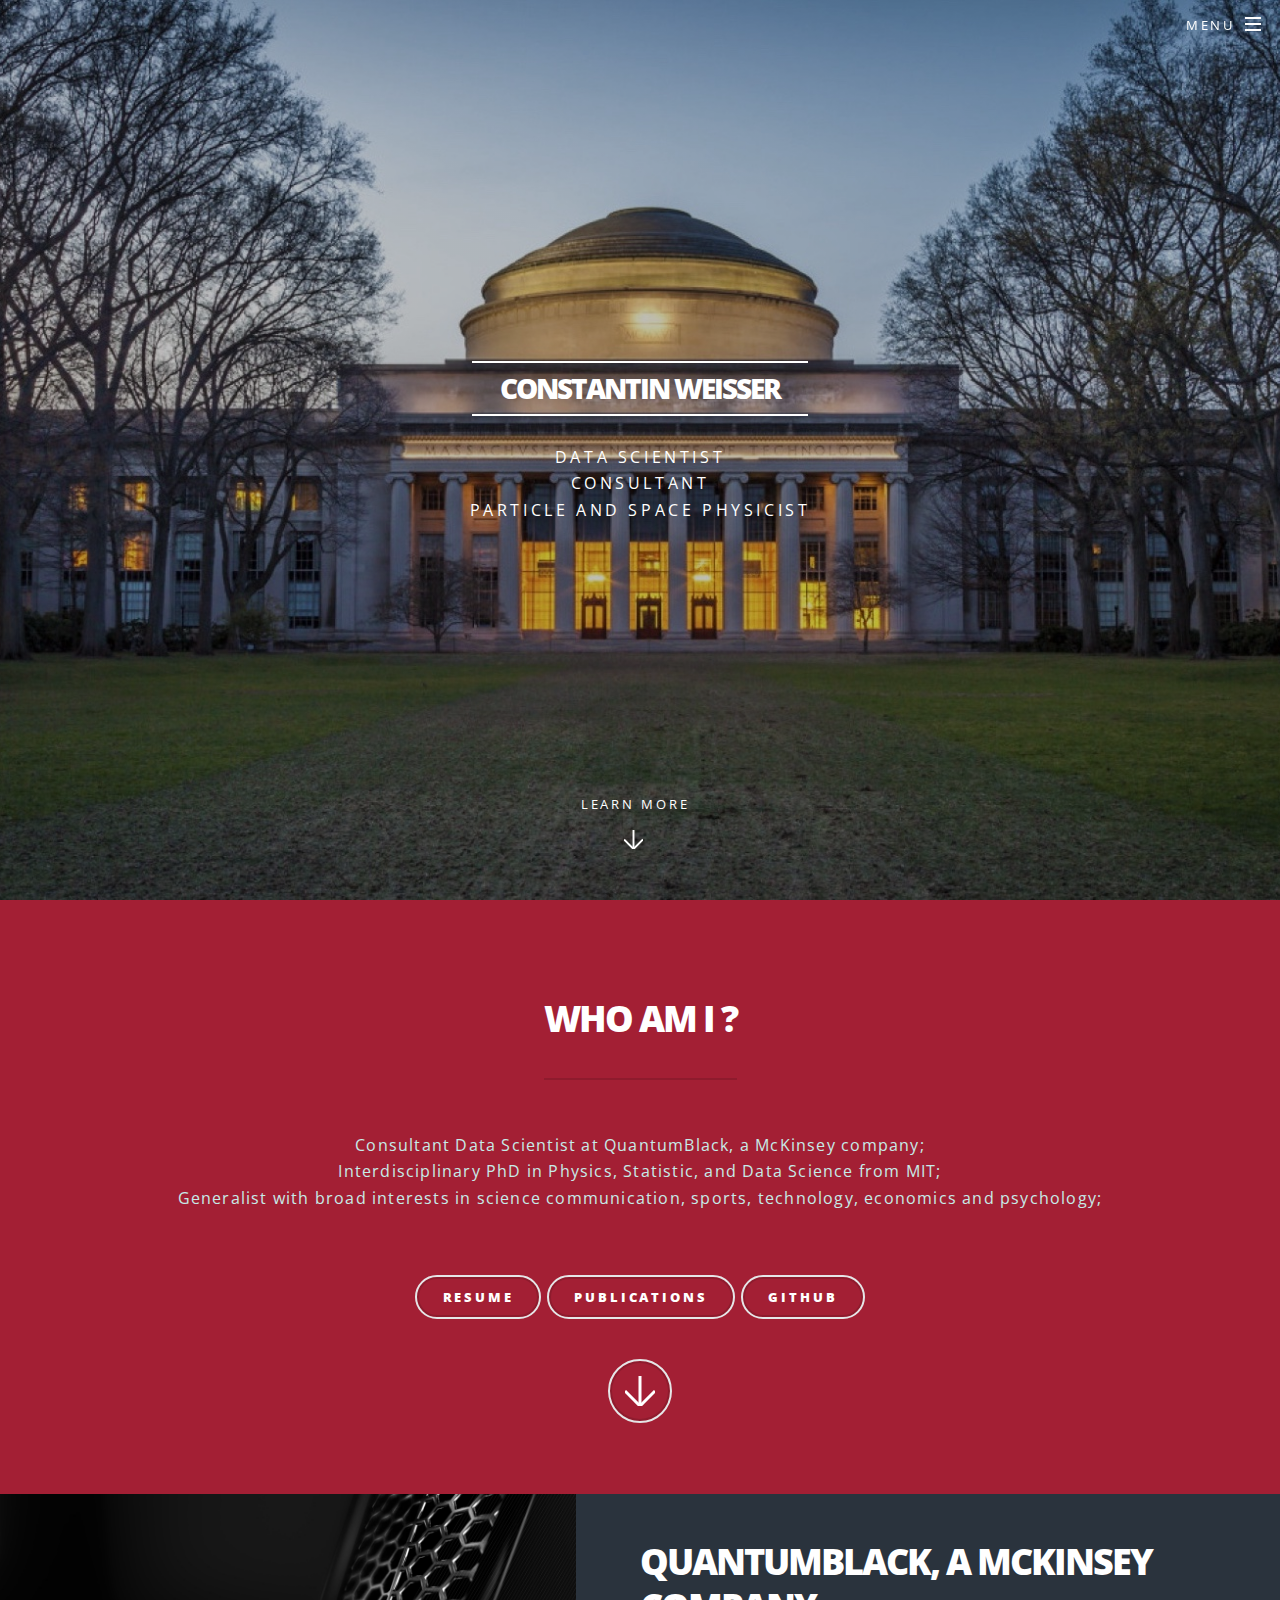
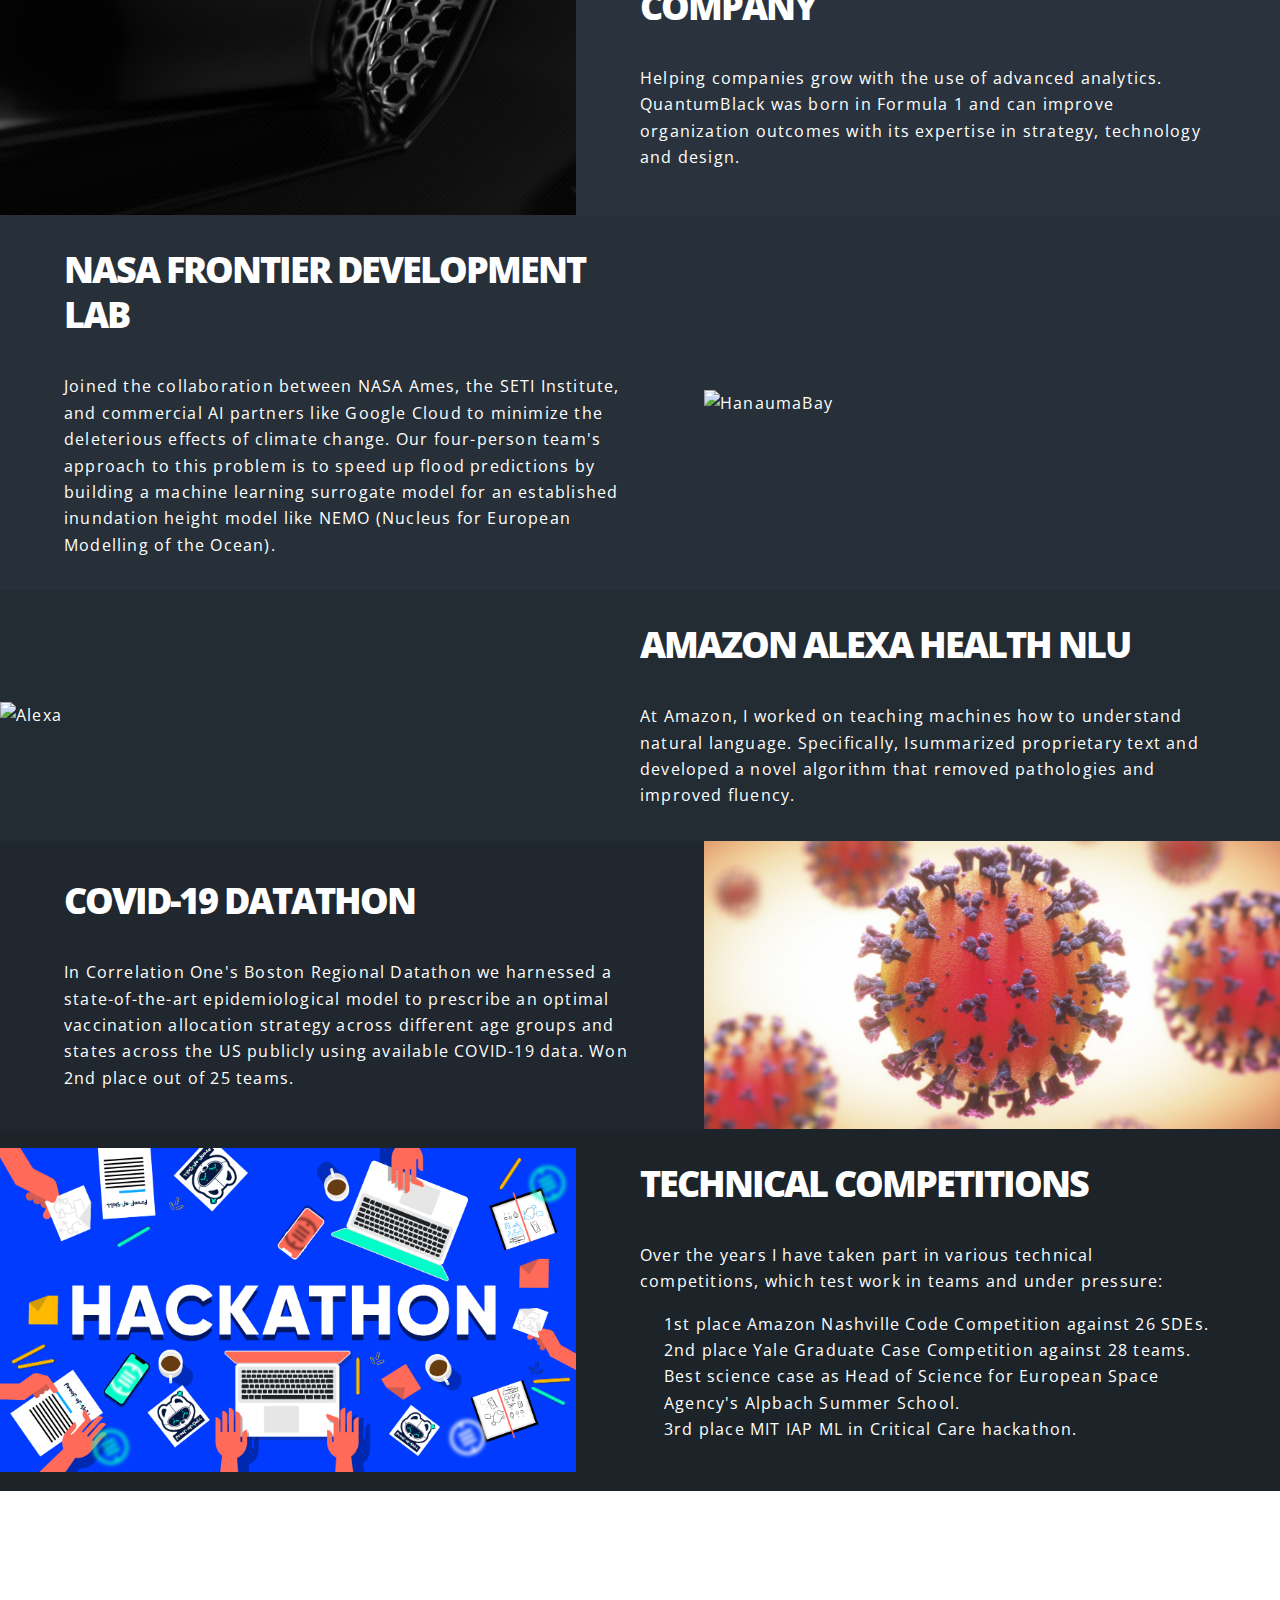
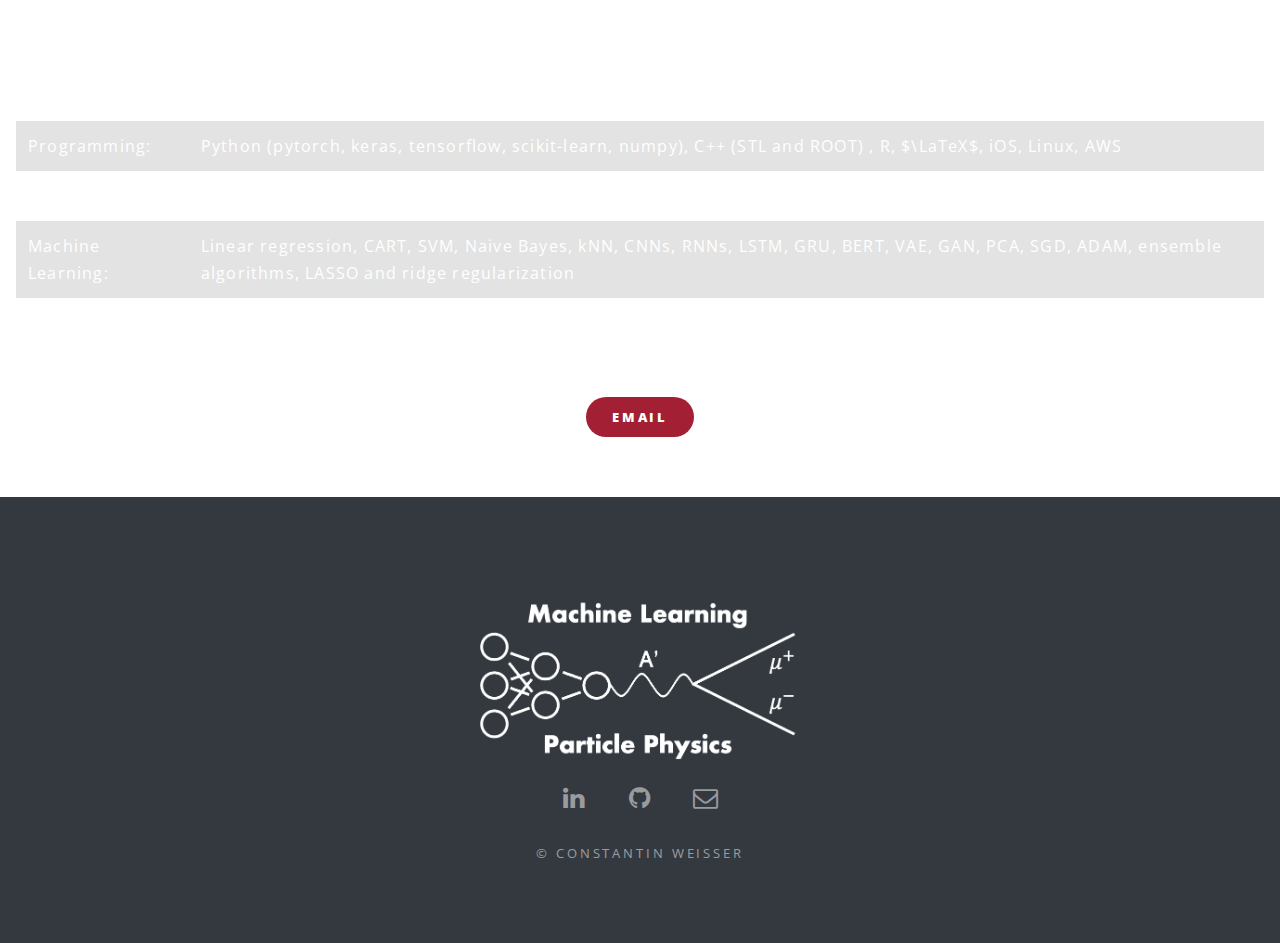
==== commit 1b8bdefe: "updated QB FDL" ====
--- a/index.html
+++ b/index.html
@@ -93,9 +93,9 @@
 								<h2>Who am I ?<br />
 								</h2>
 								<p>
-									<!--Consulting Data Scientist at <a href="https://www.quantumblack.com/">QuantumBlack</a>, a <a href="https://www.mckinsey.com/">McKinsey</a> company;<br /> --> 
+									Consultant Data Scientist at <a href="https://www.quantumblack.com/">QuantumBlack</a>, a <a href="https://www.mckinsey.com/">McKinsey</a> company;<br /> 
 									Interdisciplinary PhD in Physics, Statistic, and Data Science from MIT;<br /> 
-                                                                        Researcher for the NSF <a href="https://iaifi.org/">AI Institute for Artificial Intelligence and Fundamental Interactions (IAIFI)</a>;<br />
+                                                                        <!--Researcher for the NSF <a href="https://iaifi.org/">AI Institute for Artificial Intelligence and Fundamental Interactions (IAIFI)</a>;<br /> -->
 									Generalist with broad interests in science communication, sports, technology, economics and psychology; 
 								</p>
 							</header>
@@ -119,9 +119,15 @@
 			        		</div>
 			        	</section-->
                                         <section class="spotlight">
+                                                <div class="image"><img src="images/QB_car.jpeg" alt="QB_car" /></div><div class="content">
+                                                <h2><a href="https://www.quantumblack.com/">QuantumBlack, a McKinsey company</a></h2>
+                                                        <p>Helping companies grow with the use of advanced analytics. QuantumBlack was born in Formula 1 and can improve organization outcomes with its expertise in strategy, technology and design.</p>
+                                                </div>
+                                        </section>
+                                        <section class="spotlight">
                                                 <div class="image"><img src="images/Hanauma_bay_flipped.jpg" alt="HanaumaBay" /></div><div class="content">
                                                 <h2><a href="https://cloud.withgoogle.com/intel/sun">NASA Frontier Development Lab</a></h2>
-                                                        <p>Joined the collaboration between NASA Ames, the SETI Institute, and commercial AI partners like Google Cloud to visualize the possible effects of flooding on different types of coasts, by generating synthetic satellite images with machine learning. This helps communicate flood risks more effectively to decision-makers, supporting a more targeted approach to tackle climate change. </p>
+                                                        <p>Joined the collaboration between NASA Ames, the SETI Institute, and commercial AI partners like Google Cloud to minimize the deleterious effects of climate change. Our four-person team's approach to this problem is to speed up flood predictions by building a machine learning surrogate model for an established inundation height model like NEMO (Nucleus for European Modelling of the Ocean).</p>
                                                 </div>
                                         </section>
 			        	<section class="spotlight">
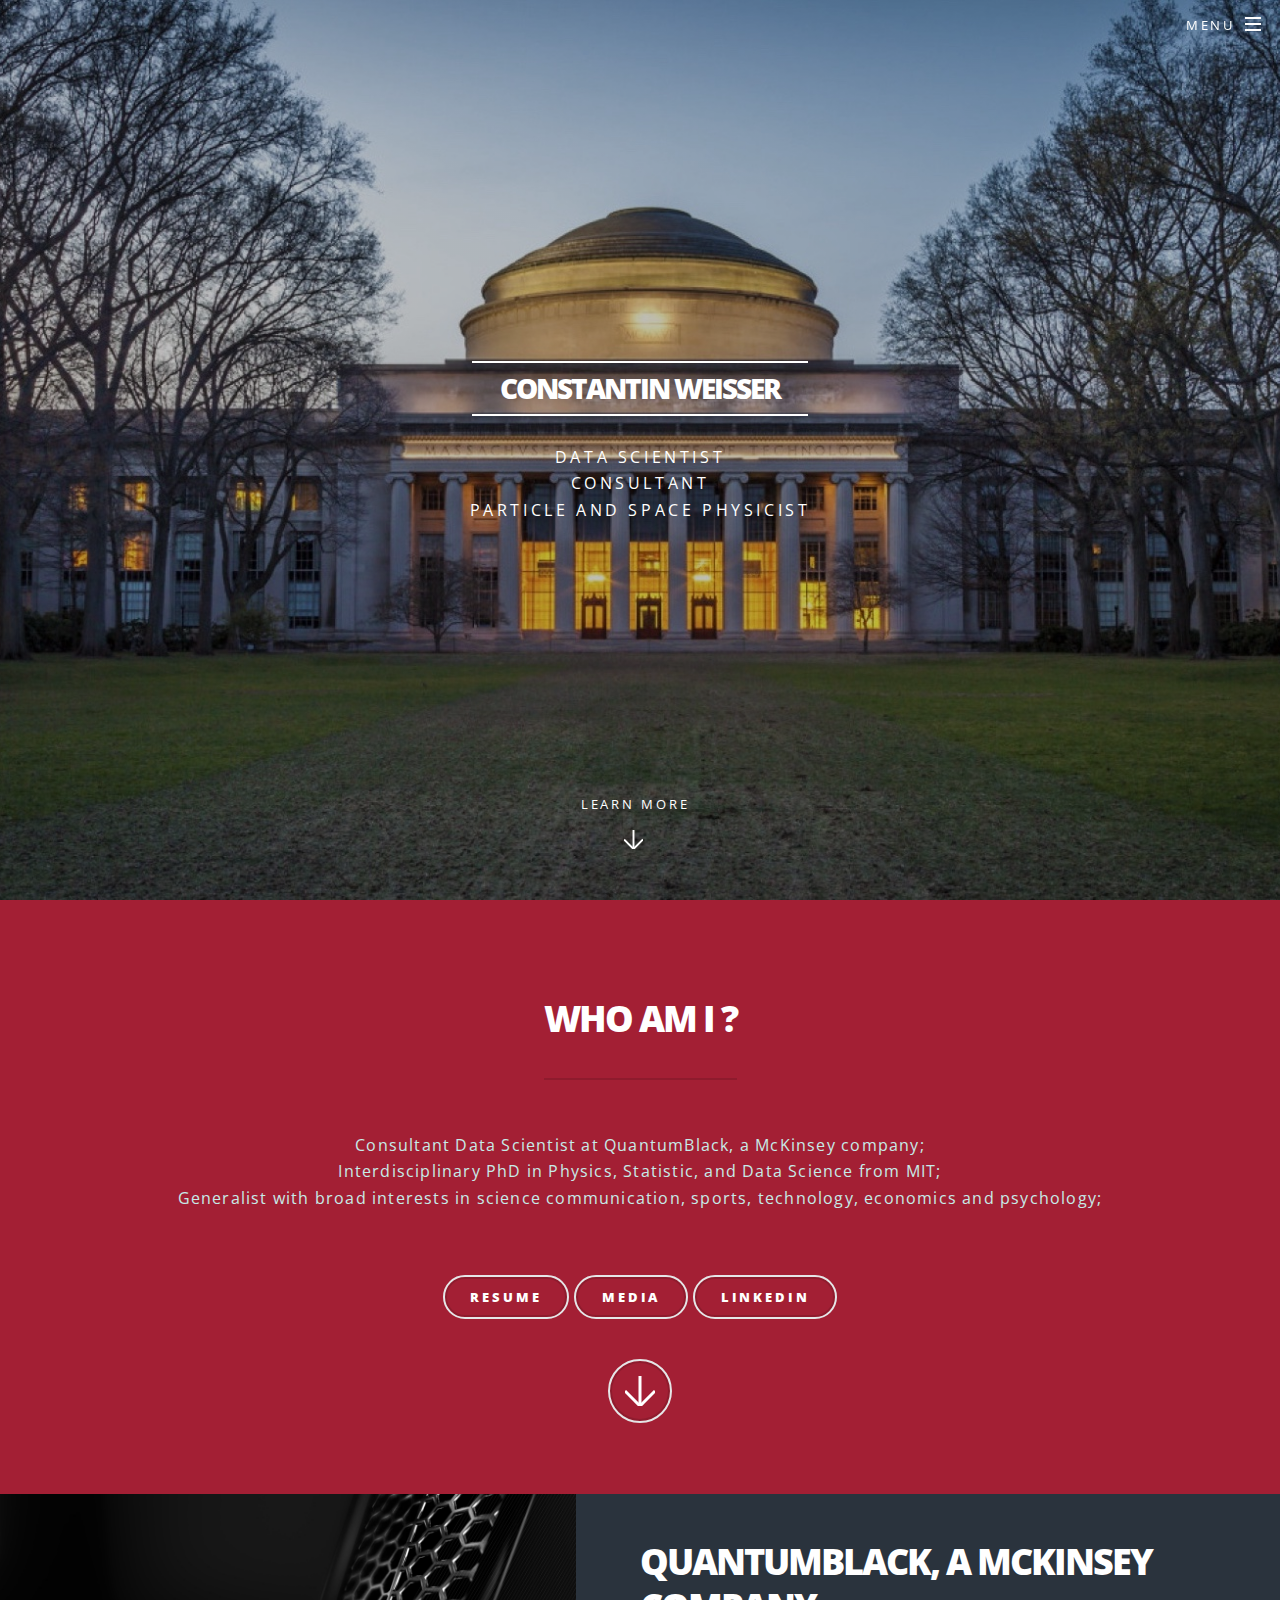
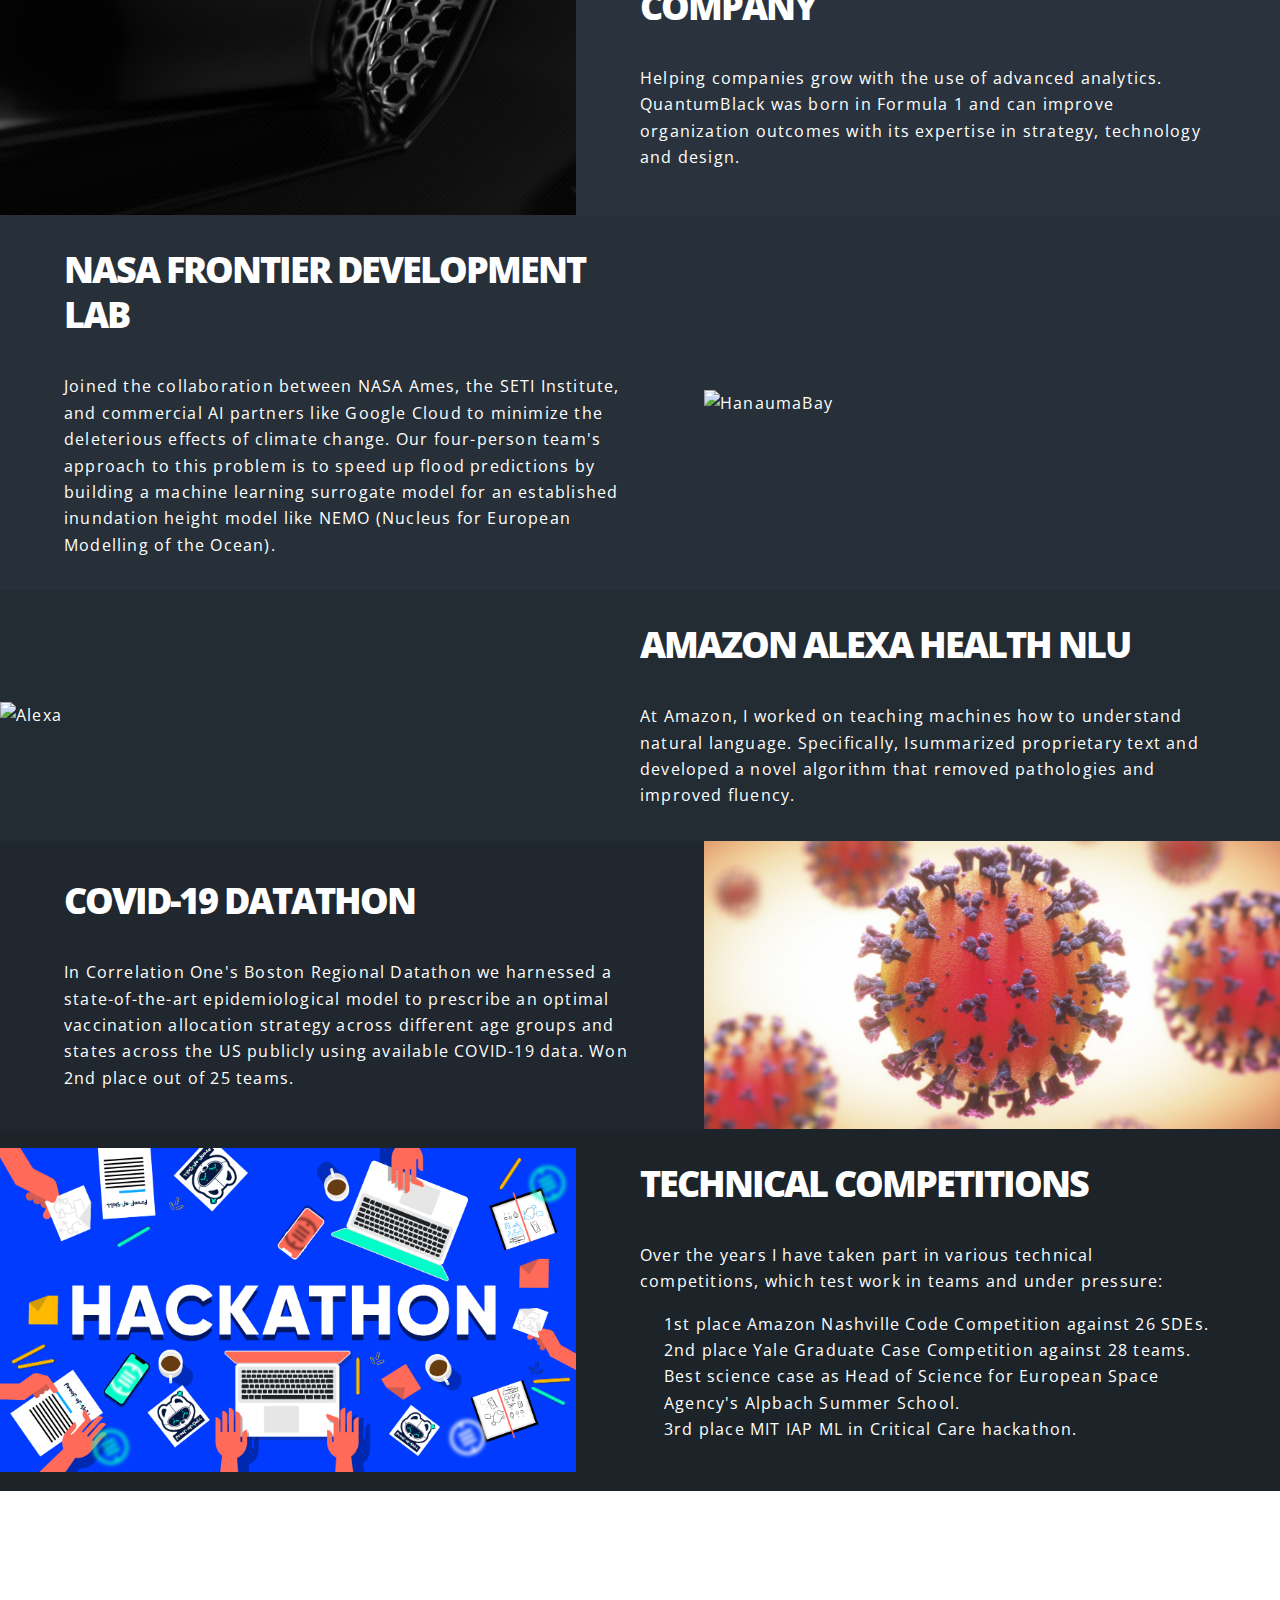
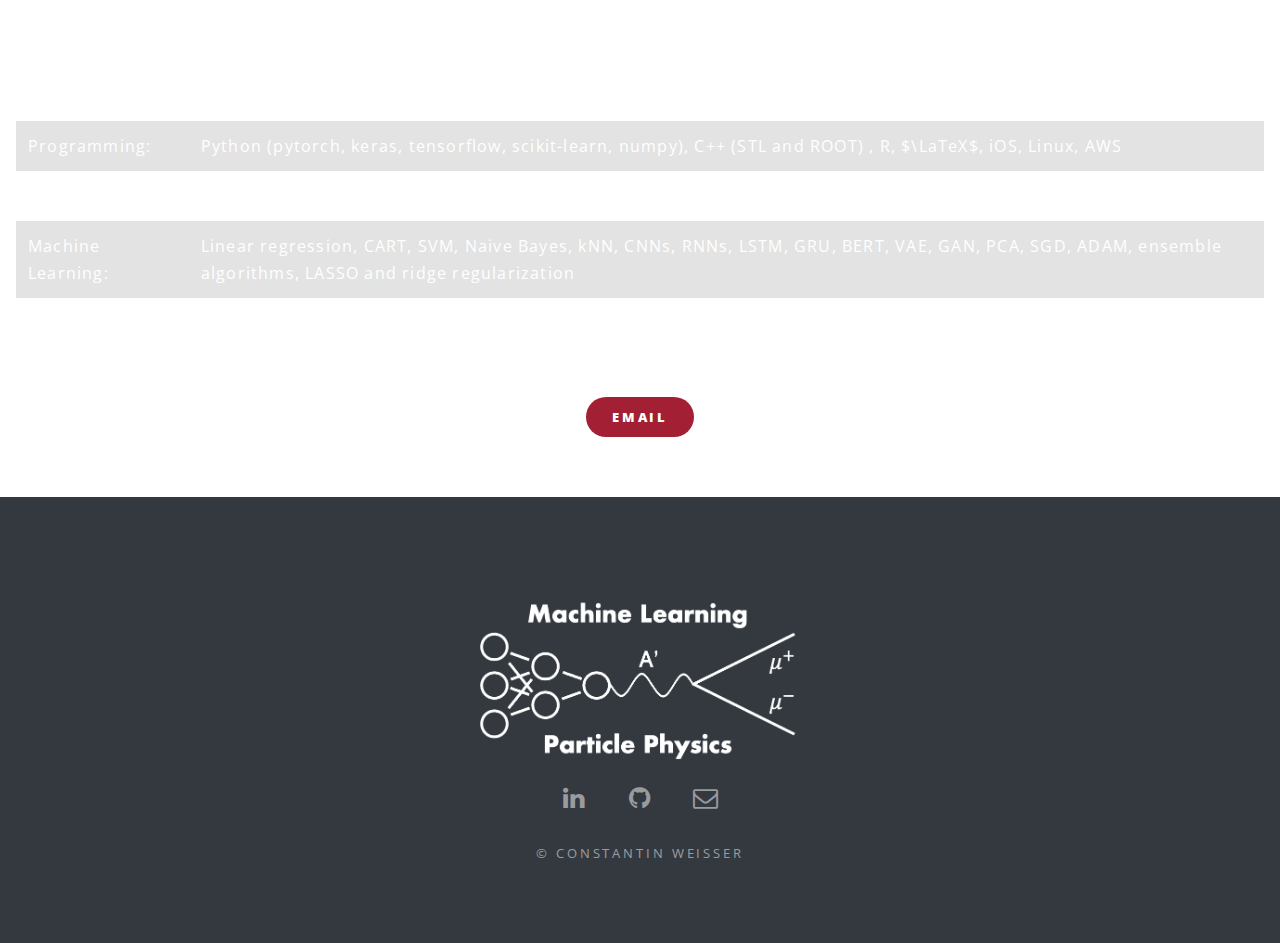
==== commit ff06d0ac: "fixed pub link and added FDL 2022" ====
--- a/index.html
+++ b/index.html
@@ -100,8 +100,10 @@
 								</p>
 							</header>
 							<a href="./resume.pdf" class="button style2"><b>Resume</b></a>
-			                <a href="./pub.html" class="button style2"><b>Publications</b></a>
-			                <a href="https://github.com/weissercn" class="button style2"><b>GitHub</b></a>
+							<a href="./media.html" class="button style2"><b>Media</b></a>
+			                <!--<a href="./pub.html" class="button style2"><b>Publications</b></a> -->
+			                <!--<a href="https://github.com/weissercn" class="button style2"><b>GitHub</b></a> -->
+							<a href="https://www.linkedin.com/in/constantin-weisser/" class="button style2"><b>LinkedIn</b></a>
 							<footer>
 								<a href="#experience" class="button style2 down more scrolly"></a>
 							</footer>
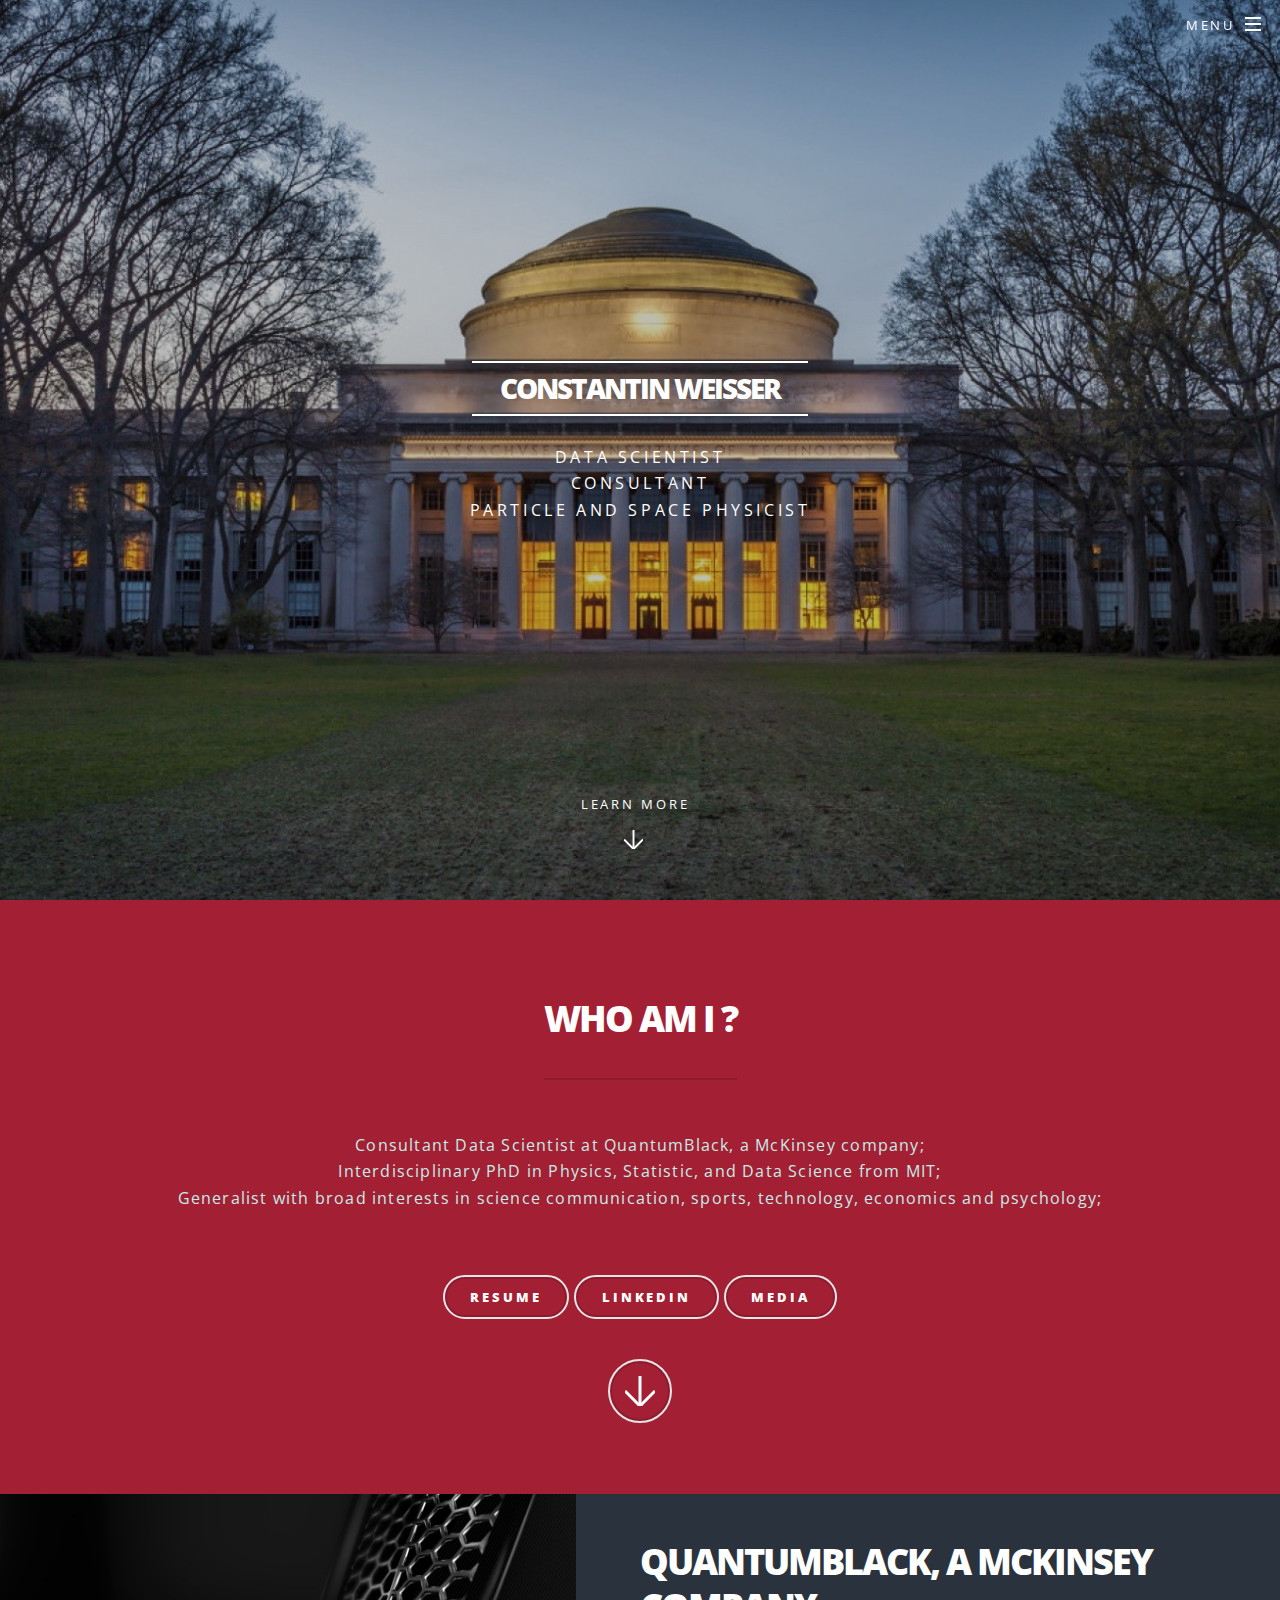
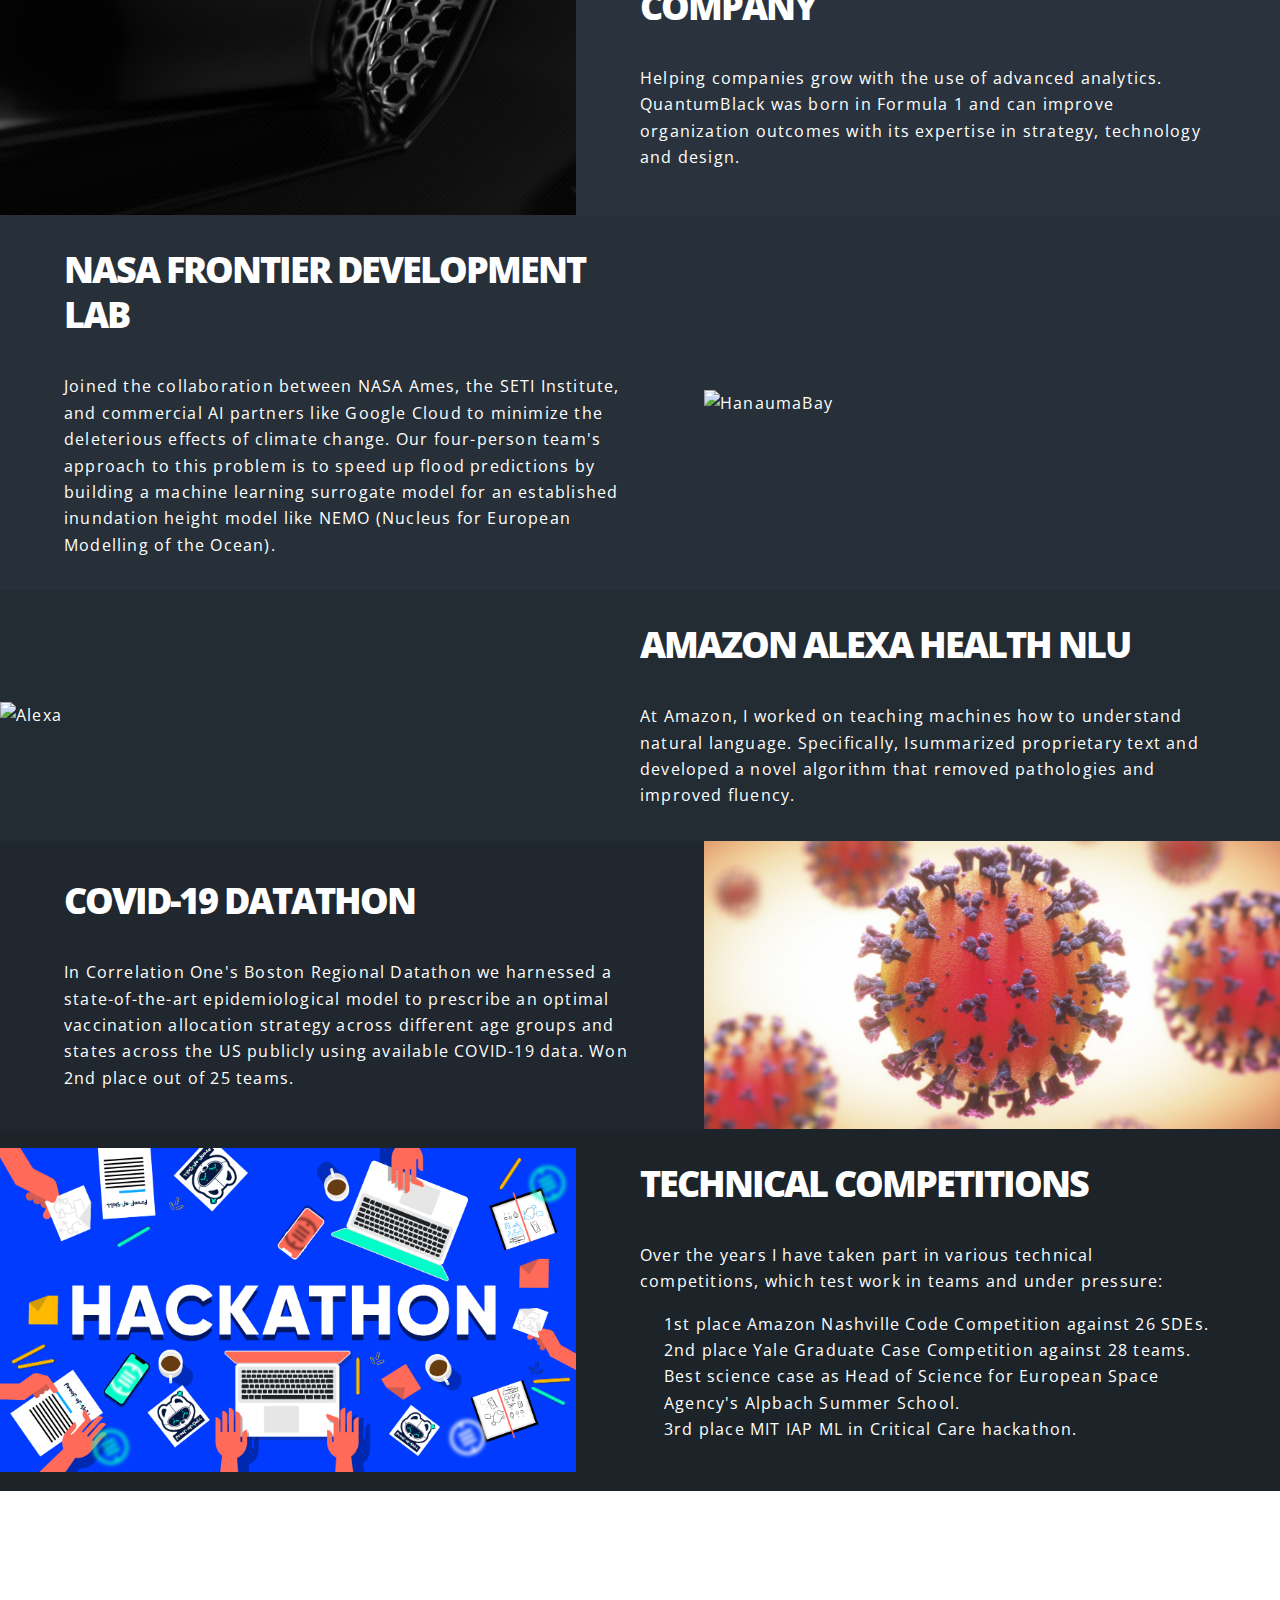
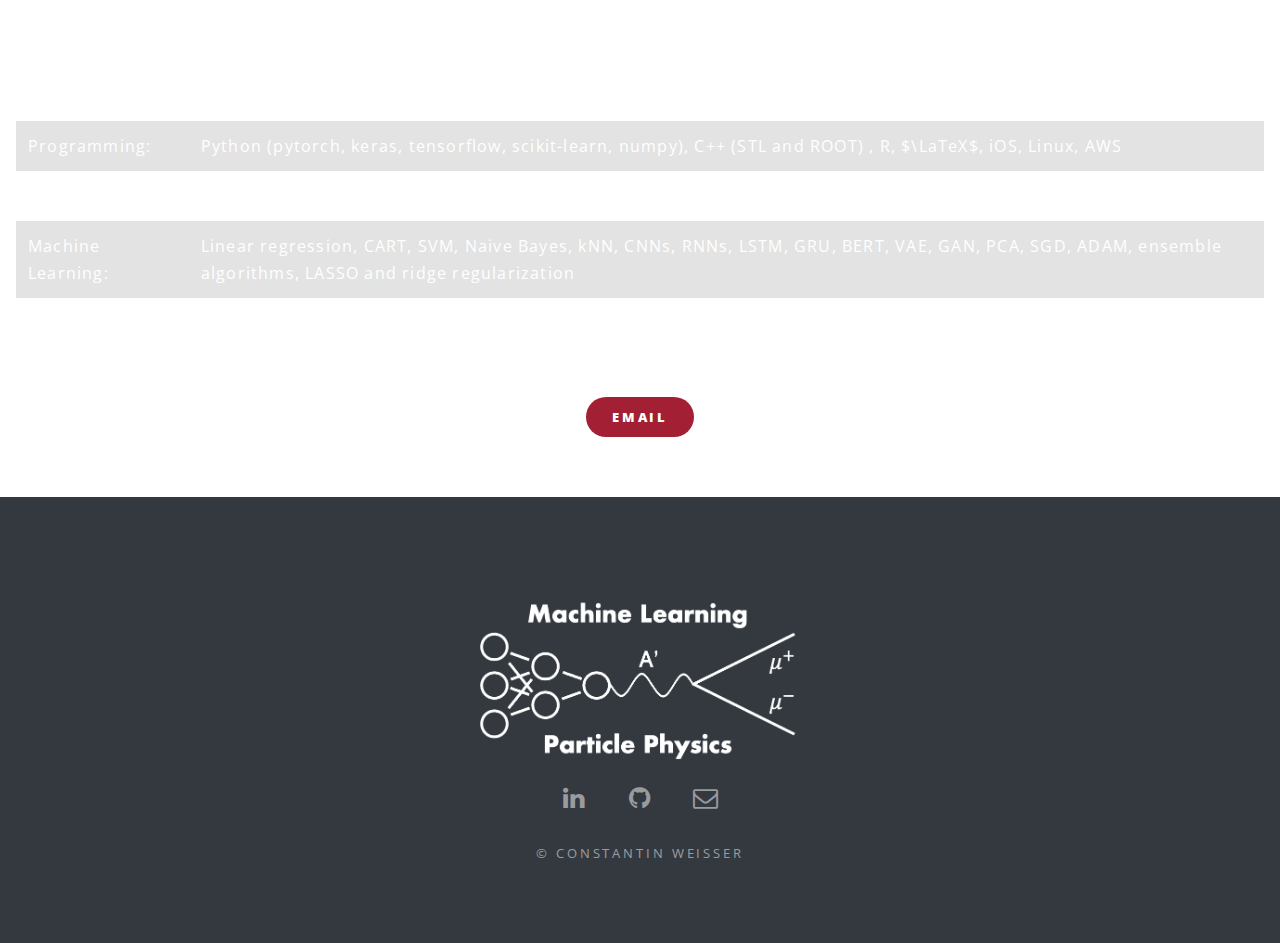
==== commit e279d096: "swapped order of buttons" ====
--- a/index.html
+++ b/index.html
@@ -100,10 +100,10 @@
 								</p>
 							</header>
 							<a href="./resume.pdf" class="button style2"><b>Resume</b></a>
+							<a href="https://www.linkedin.com/in/constantin-weisser/" class="button style2"><b>LinkedIn</b></a>
 							<a href="./media.html" class="button style2"><b>Media</b></a>
 			                <!--<a href="./pub.html" class="button style2"><b>Publications</b></a> -->
 			                <!--<a href="https://github.com/weissercn" class="button style2"><b>GitHub</b></a> -->
-							<a href="https://www.linkedin.com/in/constantin-weisser/" class="button style2"><b>LinkedIn</b></a>
 							<footer>
 								<a href="#experience" class="button style2 down more scrolly"></a>
 							</footer>
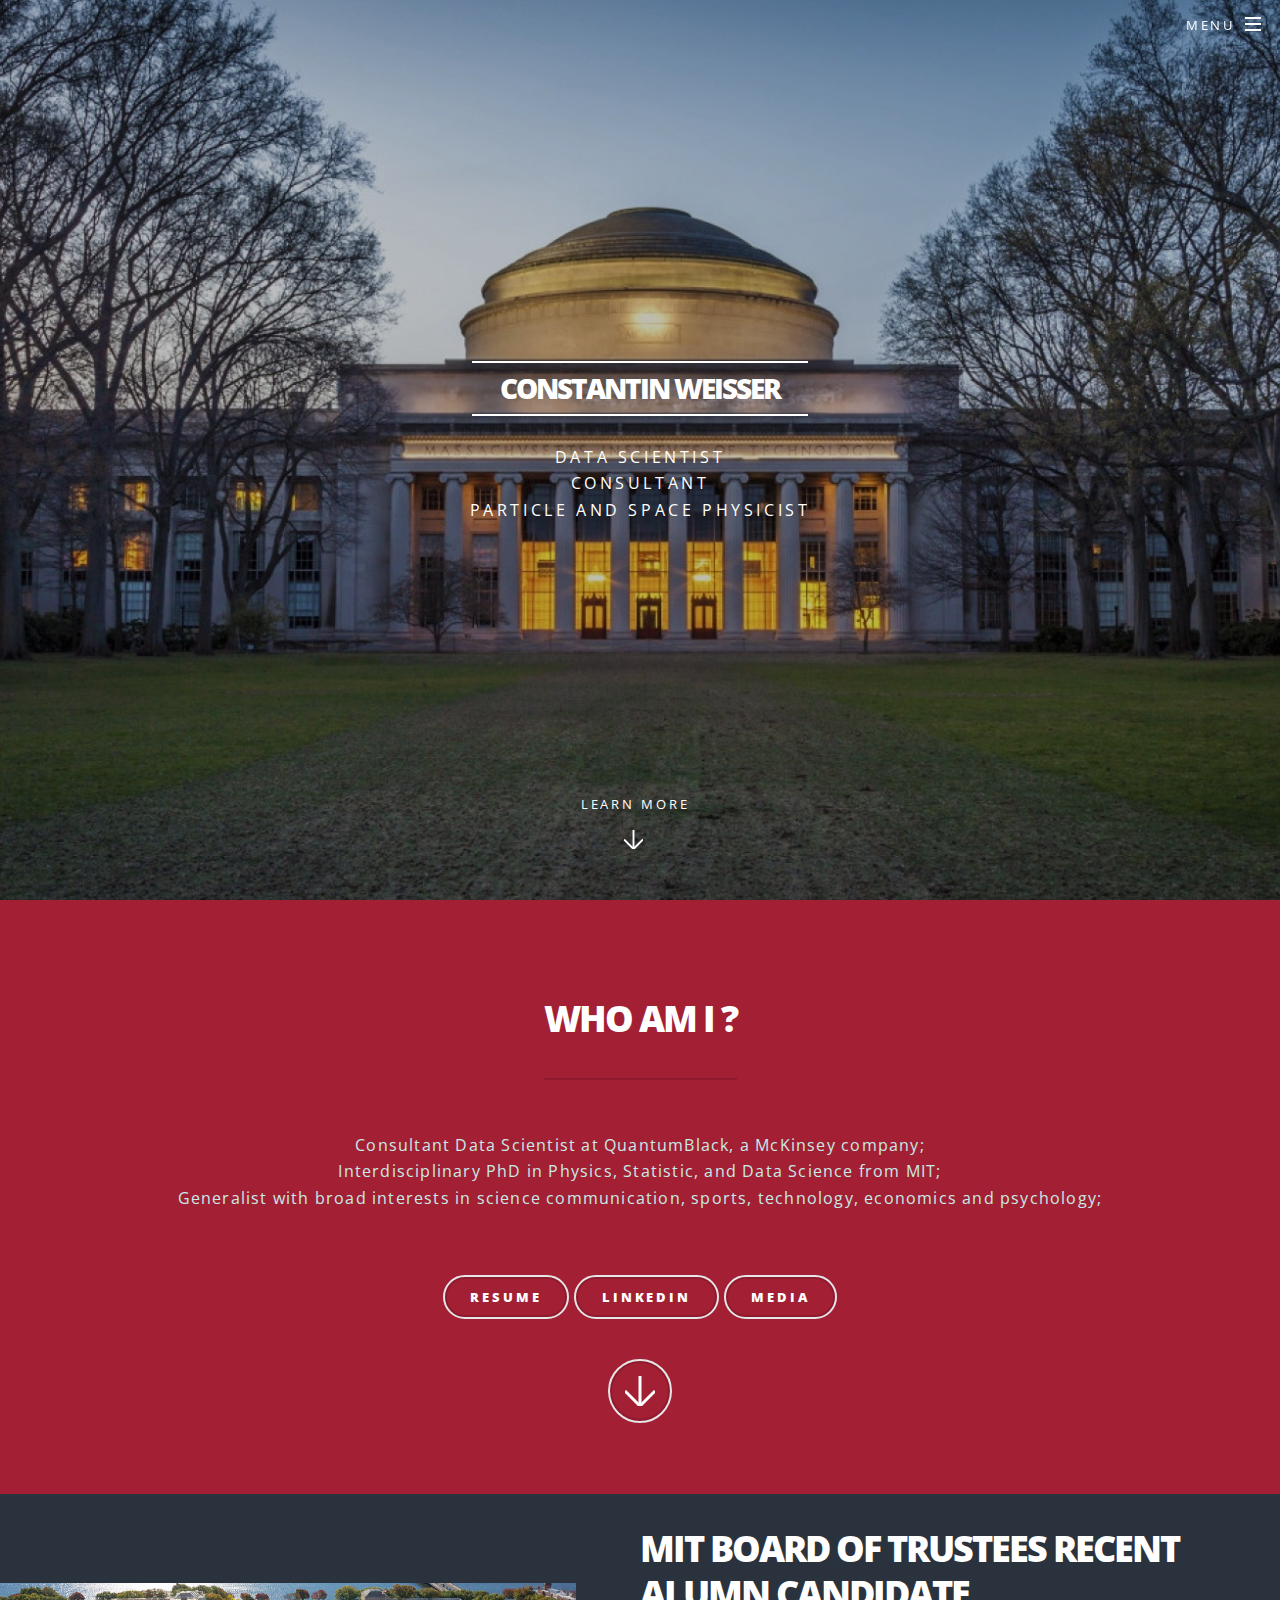
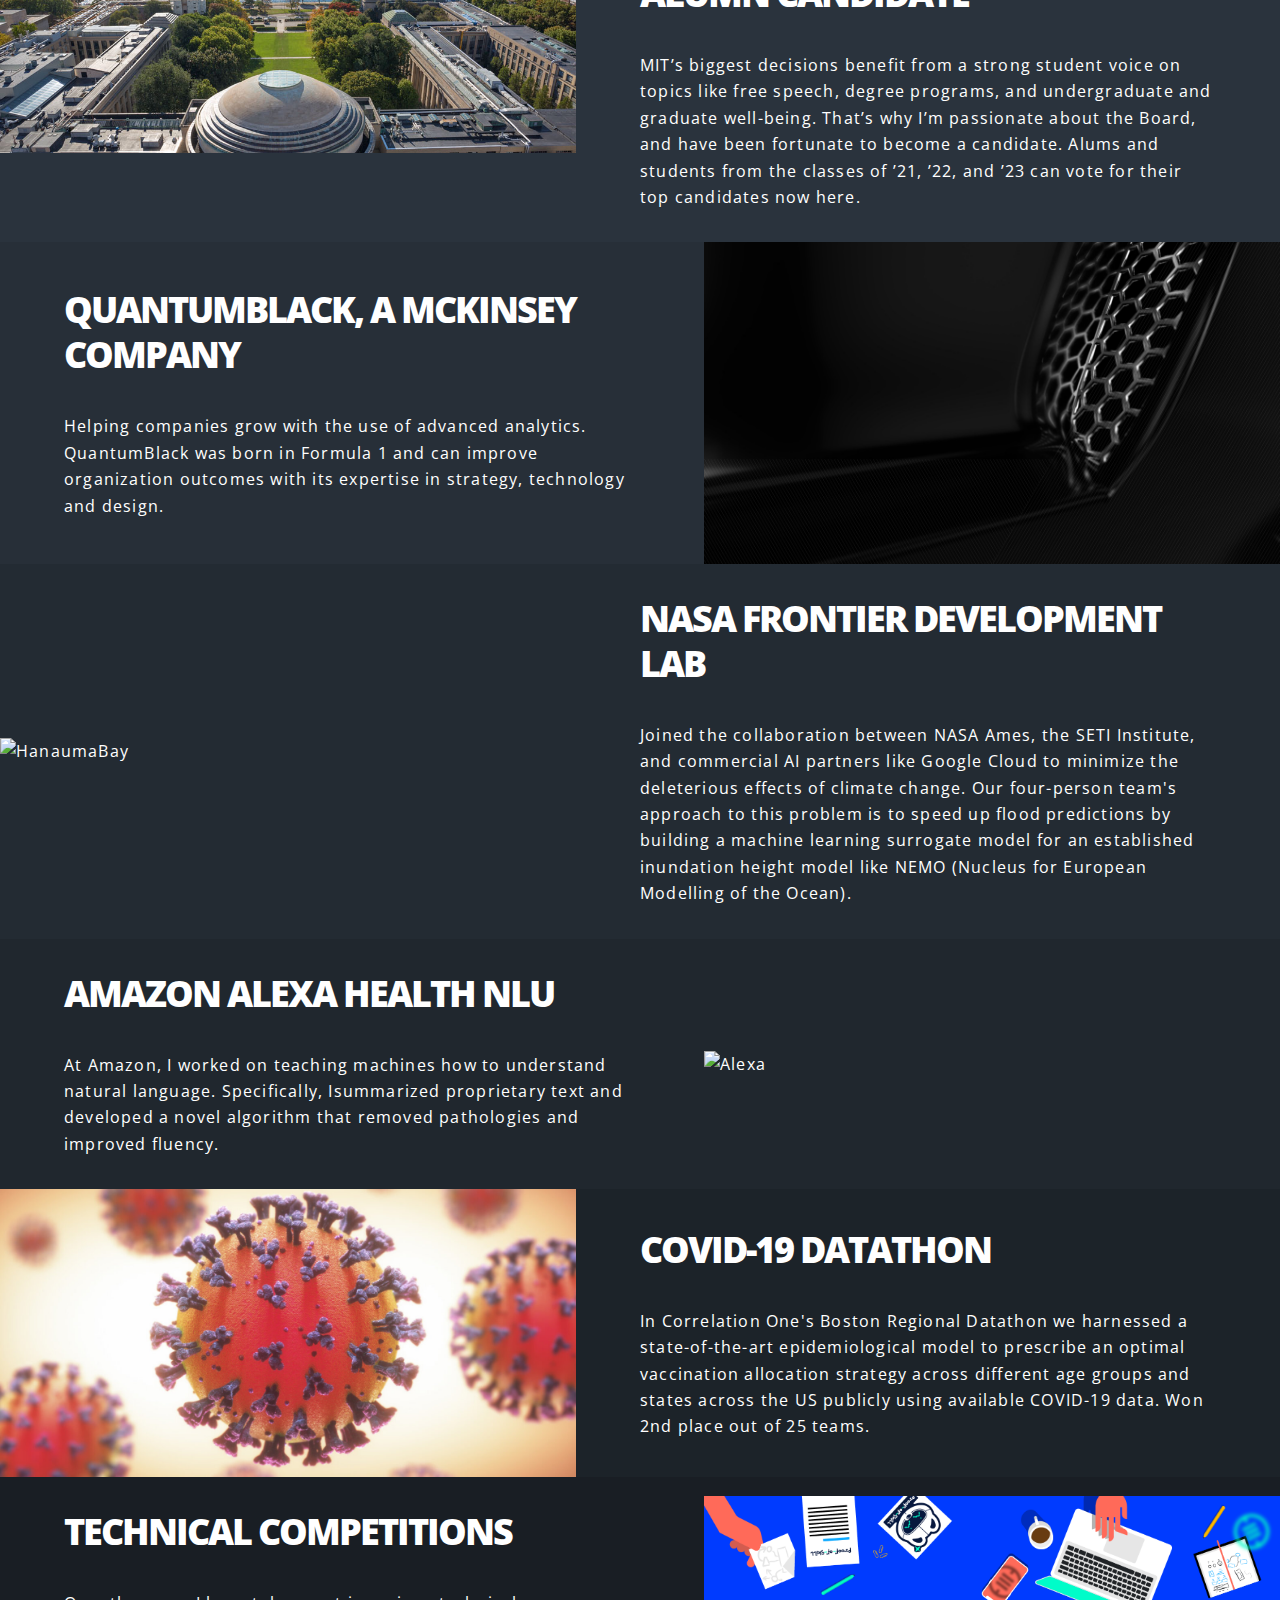
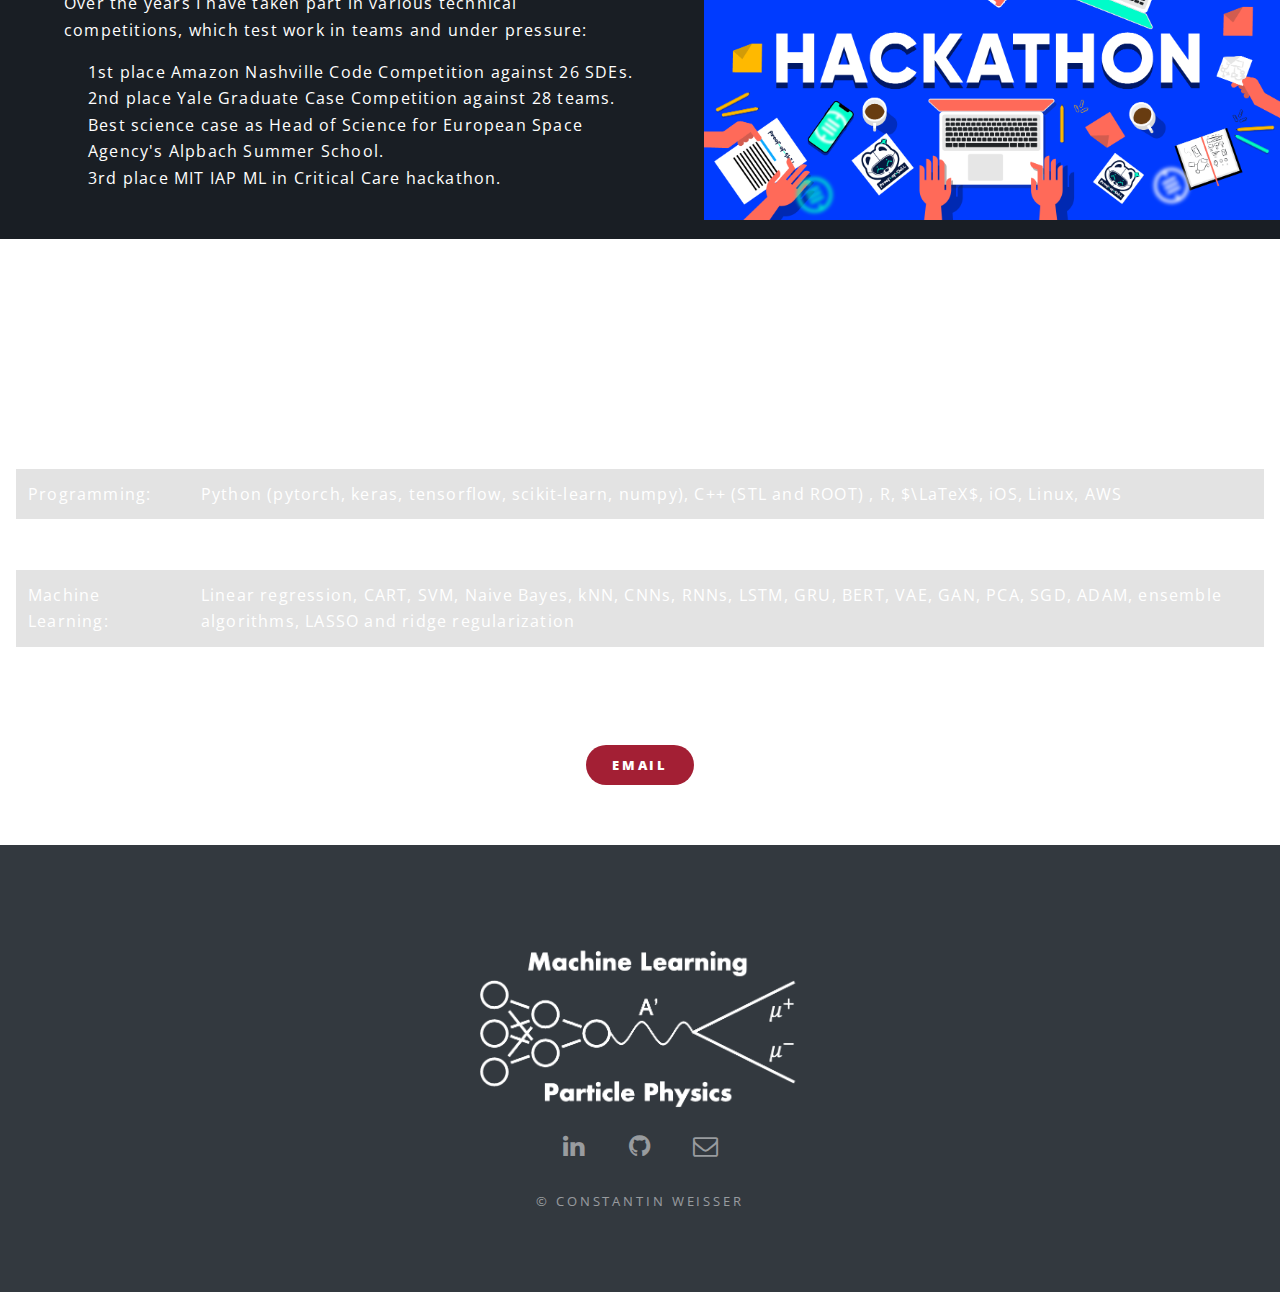
==== commit 6b3ccdf4: "added MIT corp to website" ====
--- a/index.html
+++ b/index.html
@@ -121,6 +121,12 @@
 			        		</div>
 			        	</section-->
                                         <section class="spotlight">
+                                                <div class="image"><img src="images/mit_dome.jpeg" alt="MIT dome" /></div><div class="content">
+                                                <h2><a href="https://corporation.mit.edu/">MIT Board of Trustees Recent Alumn Candidate</a></h2>
+                                                        <p><a href="https://alum.mit.edu/corpballot/index.html?utm_source=e1&utm_medium=email&utm_campaign=corp-23/">MIT’s biggest decisions benefit from a strong student voice on topics like free speech, degree programs, and undergraduate and graduate well-being. That’s why I’m passionate about the Board, and have been fortunate to become a candidate. Alums and students from the classes of ’21, ’22, and ’23 can vote for their top candidates now here</a>.</p>
+                                                </div>
+                                        </section>
+                                        <section class="spotlight">
                                                 <div class="image"><img src="images/QB_car.jpeg" alt="QB_car" /></div><div class="content">
                                                 <h2><a href="https://www.quantumblack.com/">QuantumBlack, a McKinsey company</a></h2>
                                                         <p>Helping companies grow with the use of advanced analytics. QuantumBlack was born in Formula 1 and can improve organization outcomes with its expertise in strategy, technology and design.</p>
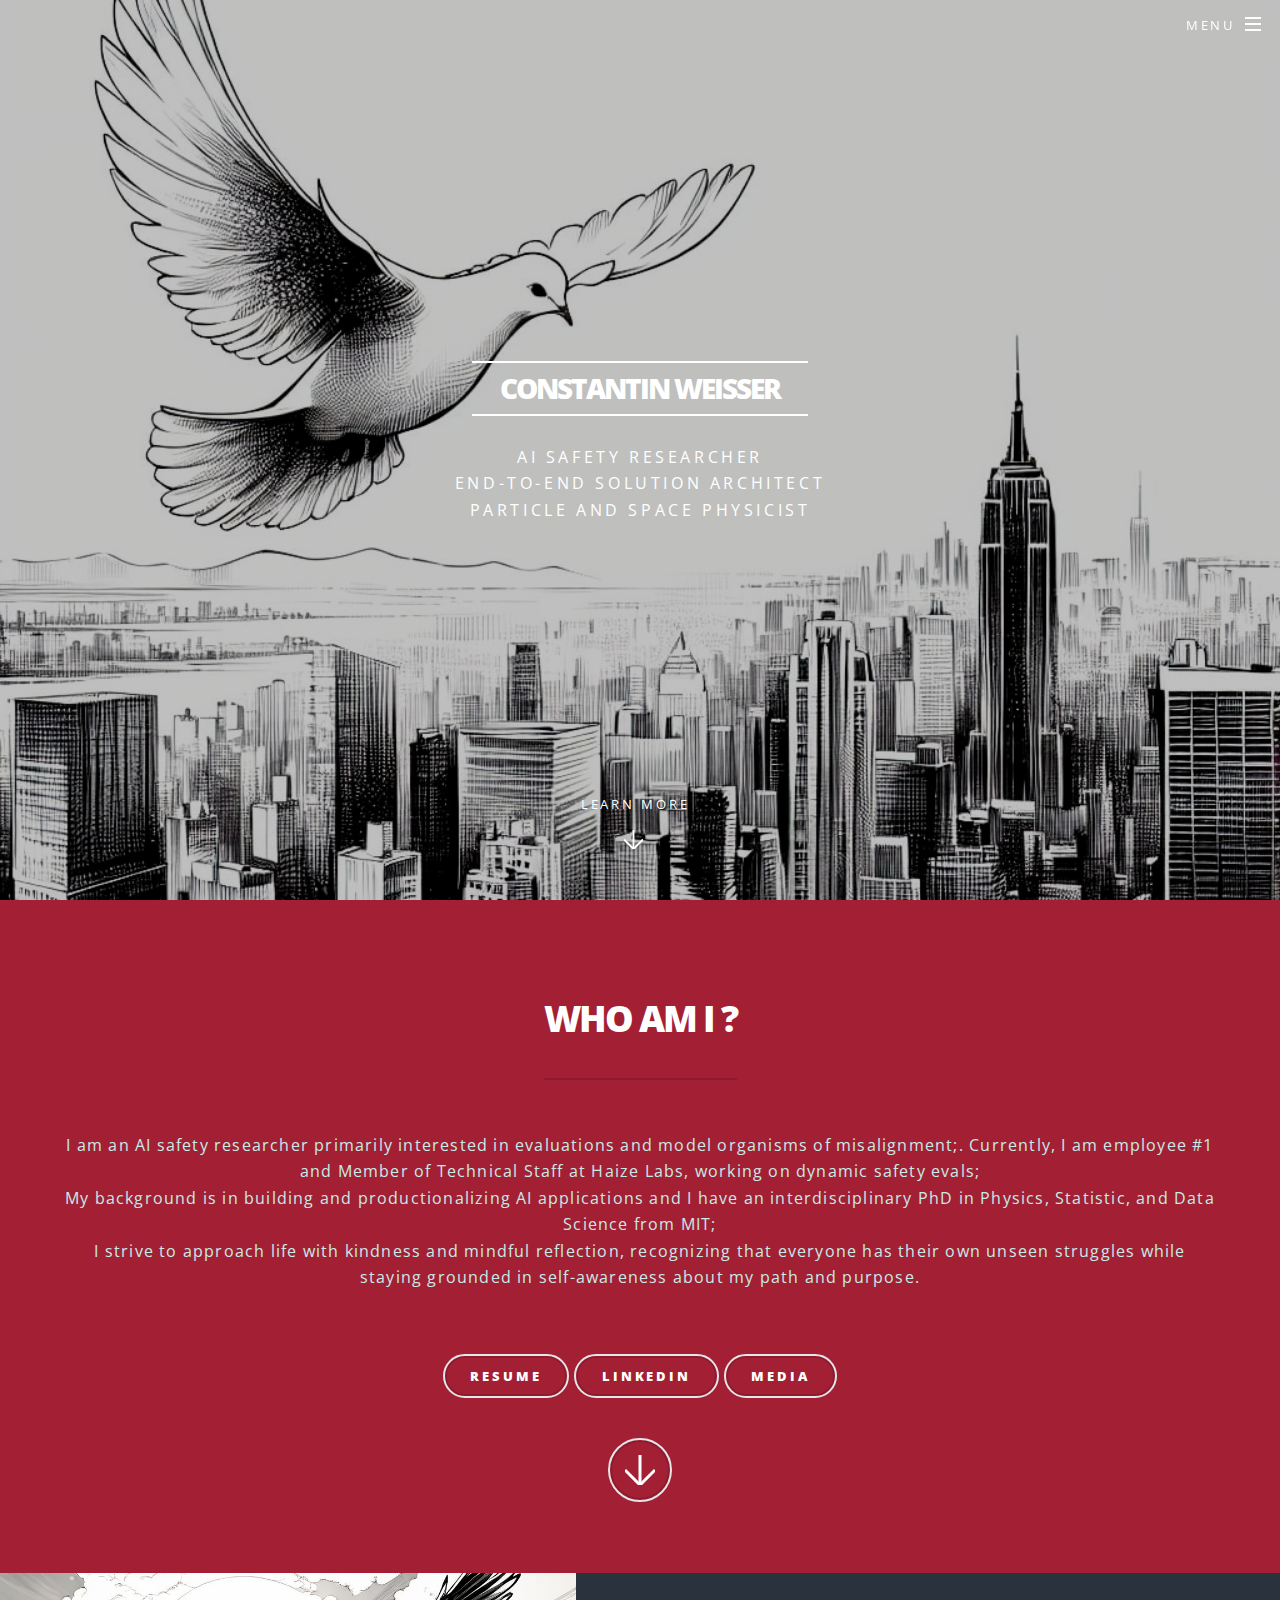
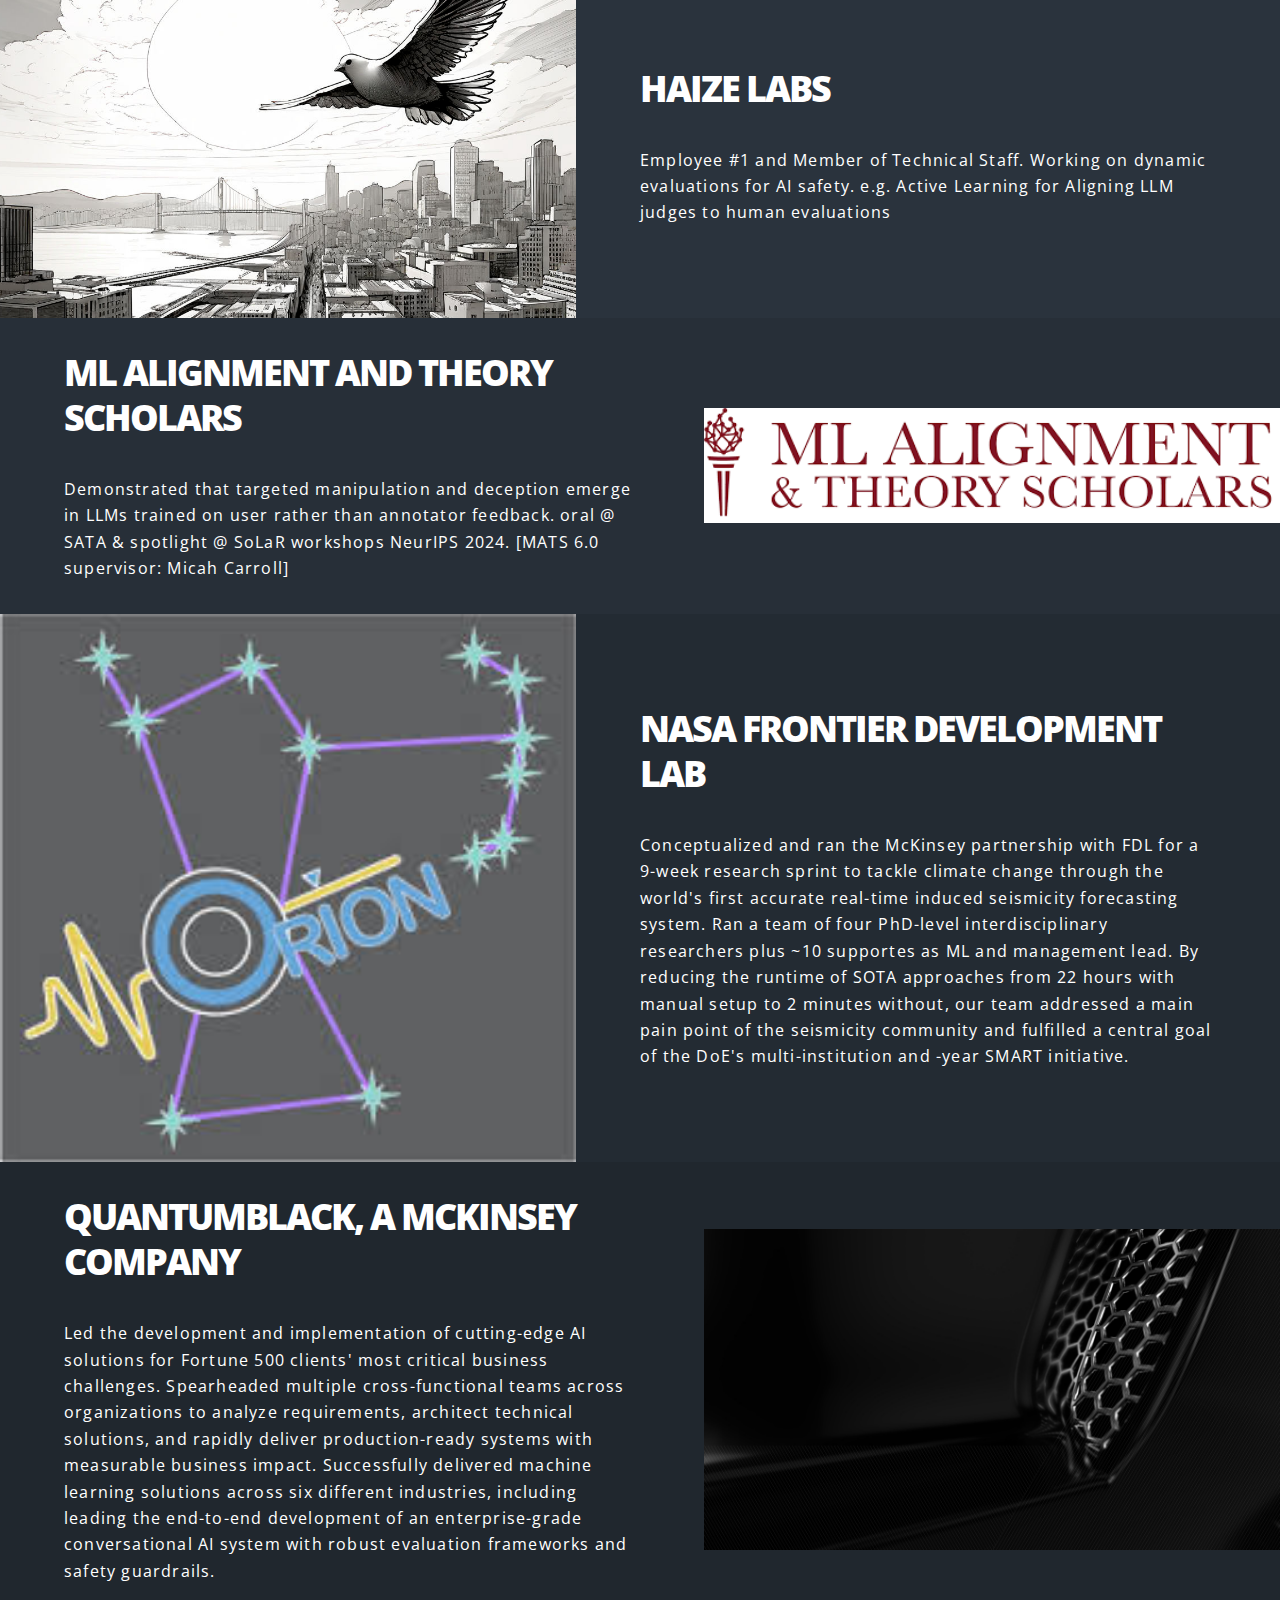
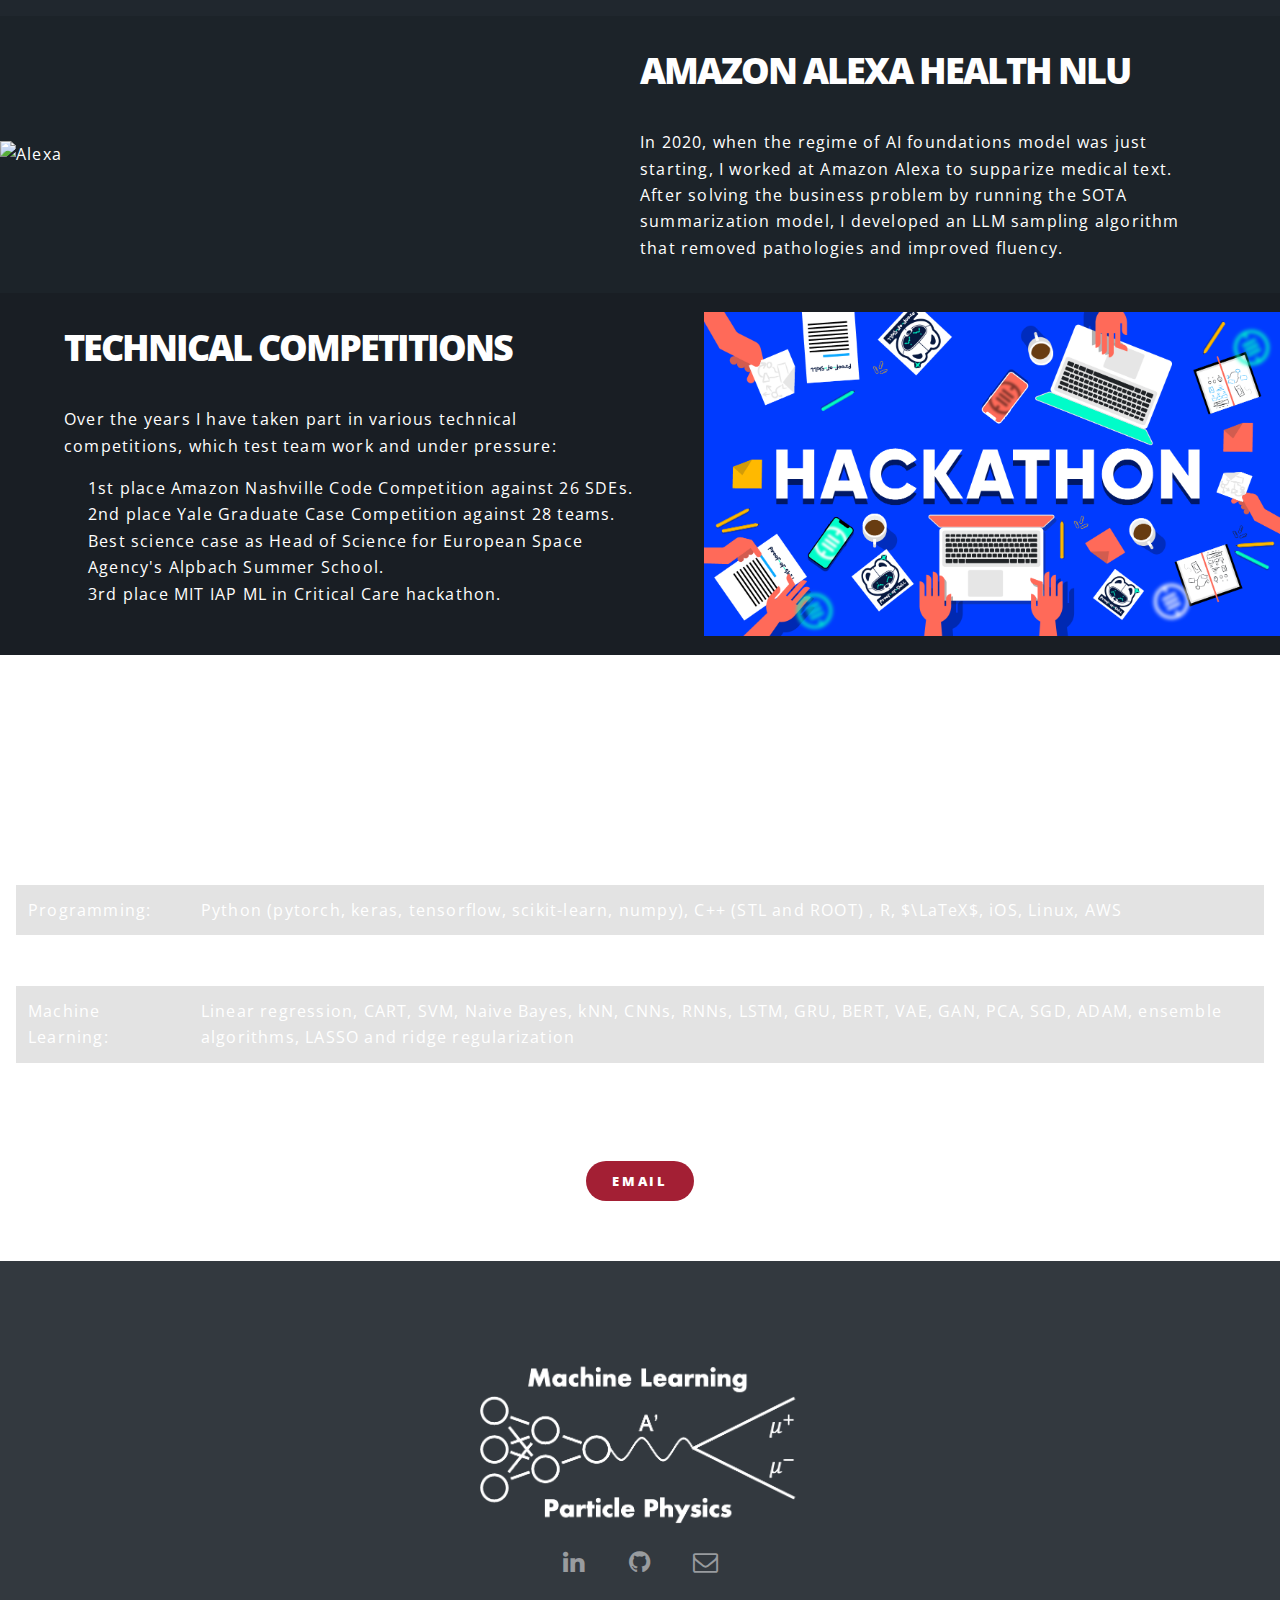
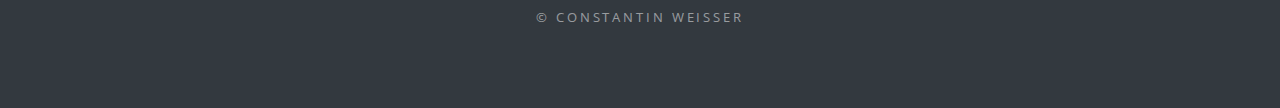
==== commit 20bd0254: "updated for Haize" ====
--- a/index.html
+++ b/index.html
@@ -6,247 +6,340 @@
 	License: pixelarity.com/license
 -->
 <html>
-	<head>
-                <link rel="icon" href="images/AI-Feynmann_zoom.png">
-		<title>Constantin Weisser</title>
-		<meta charset="utf-8" />
-		<meta name="viewport" content="width=device-width, initial-scale=1" />
-		<!--[if lte IE 8]><script src="assets/js/ie/html5shiv.js"></script><![endif]-->
-		<link rel="stylesheet" href="assets/css/main.css" />
-		<!-- <link rel="stylesheet" href="assets/fonts/font-mfizz.css"> -->
-		<!--[if lte IE 8]><link rel="stylesheet" href="assets/css/ie8.css" /><![endif]-->
-		<!--[if lte IE 9]><link rel="stylesheet" href="assets/css/ie9.css" /><![endif]-->
-		<script type="text/x-mathjax-config">
+
+<head>
+	<link rel="icon" href="images/AI-Feynmann_zoom.png">
+	<title>Constantin Weisser</title>
+	<meta charset="utf-8" />
+	<meta name="viewport" content="width=device-width, initial-scale=1" />
+	<!--[if lte IE 8]><script src="assets/js/ie/html5shiv.js"></script><![endif]-->
+	<link rel="stylesheet" href="assets/css/main.css" />
+	<!-- <link rel="stylesheet" href="assets/fonts/font-mfizz.css"> -->
+	<!--[if lte IE 8]><link rel="stylesheet" href="assets/css/ie8.css" /><![endif]-->
+	<!--[if lte IE 9]><link rel="stylesheet" href="assets/css/ie9.css" /><![endif]-->
+	<script type="text/x-mathjax-config">
             MathJax.Hub.Config({
                                tex2jax: {inlineMath: [['$','$'], ['\\(','\\)']]}
                                });
         </script>
-        <script type="text/javascript"
-  			src="https://cdn.mathjax.org/mathjax/latest/MathJax.js?config=TeX-AMS-MML_HTMLorMML">
-		</script>
-                <!-- Global site tag (gtag.js) - Google Analytics -->
-                <script async src="https://www.googletagmanager.com/gtag/js?id=G-P80LB0498Z"></script>
-                <script>
-                   window.dataLayer = window.dataLayer || [];
-                   function gtag(){dataLayer.push(arguments);}
-                   gtag('js', new Date());
-
-                   gtag('config', 'G-P80LB0498Z');
-                </script> 
-		<script type='text/javascript' src='https://d1bxh8uas1mnw7.cloudfront.net/assets/embed.js'></script>
-
-	</head>
-	<body class="landing">
-
-		<!-- Page Wrapper -->
-			<div id="page-wrapper">
-
-				<!-- Header -->
-					<header id="header" class="alt">
-						<h1><a href="index.html">Constantin Weisser</a></h1>
-						<nav id="nav">
+	<script type="text/javascript" src="https://cdn.mathjax.org/mathjax/latest/MathJax.js?config=TeX-AMS-MML_HTMLorMML">
+	</script>
+	<!-- Global site tag (gtag.js) - Google Analytics -->
+	<script async src="https://www.googletagmanager.com/gtag/js?id=G-P80LB0498Z"></script>
+	<script>
+		window.dataLayer = window.dataLayer || [];
+		function gtag() { dataLayer.push(arguments); }
+		gtag('js', new Date());
+
+		gtag('config', 'G-P80LB0498Z');
+	</script>
+	<script type='text/javascript' src='https://d1bxh8uas1mnw7.cloudfront.net/assets/embed.js'></script>
+
+</head>
+
+<body class="landing">
+
+	<!-- Page Wrapper -->
+	<div id="page-wrapper">
+
+		<!-- Header -->
+		<header id="header" class="alt">
+			<h1><a href="index.html">Constantin Weisser</a></h1>
+			<nav id="nav">
+				<ul>
+					<li class="special">
+						<a href="#menu" class="menuToggle"><span>Menu</span></a>
+						<div id="menu">
 							<ul>
-								<li class="special">
-									<a href="#menu" class="menuToggle"><span>Menu</span></a>
-									<div id="menu">
-										<ul>
-											<li><a href="index.html">Home</a></li>
-											<li><a href="#whoami">Who am I</a></li>
-											<li><a href="#experience">Experience</a></li>
-                                                                                        <li><a href="#skills">Skills</a></li> 
-											<li><a href="#contact">Contact</a></li>
-											<li>&mdash;</li>
-											<li><a href="./media.html">Media and Talks</a></li>
-                                                                                        <li><a href="./positions.html">Community</a></li>
-											<li><a href="./publications.html">Publications</a></li>
-                                                                                        <li><a href="./personal.html">Personal</a></li>
-											<li><a href="./resume.pdf">Resume</a></li>
-											<!-- <li><a href="#">Sign Up</a></li> -->
-											<!-- <li><a href="#">Log In</a></li> -->
-										</ul>
-									</div>
-								</li>
+								<li><a href="index.html">Home</a></li>
+								<li><a href="#whoami">Who am I</a></li>
+								<li><a href="#experience">Experience</a></li>
+								<li><a href="#skills">Skills</a></li>
+								<li><a href="#contact">Contact</a></li>
+								<li>&mdash;</li>
+								<li><a href="./publications.html">Publications</a></li>
+								<li><a href="./projects.html">Projects</a></li>
+								<li><a href="./positions.html">Community</a></li>
+								<li><a href="./personal.html">Personal</a></li>
+								<li><a href="./resume.pdf">Resume</a></li>
+								<!-- <li><a href="#">Sign Up</a></li> -->
+								<!-- <li><a href="#">Log In</a></li> -->
 							</ul>
-						</nav>
-					</header>
-
-				<!-- Banner -->
-					<section id="banner">
-						<div class="inner">
-							<h2>Constantin Weisser</h2>
-							<p>
-								Data Scientist<br>
-								Consultant<br>
-								Particle and Space Physicist
-							</p>
-							<!-- <ul class="actions">
+						</div>
+					</li>
+				</ul>
+			</nav>
+		</header>
+
+		<!-- Banner -->
+		<section id="banner">
+			<div class="inner">
+				<h2>Constantin Weisser</h2>
+				<p>
+					AI safety researcher<br>
+					End-to-End Solution Architect<br>
+					Particle and Space Physicist
+				</p>
+				<!-- <ul class="actions">
 								<li><a href="#" class="button special">Activate</a></li>
 							</ul> -->
-						</div>
-						<a href="#whoami" class="more scrolly">Learn More</a>
-					</section>
-
-				<!-- One -->
-					<section id="whoami" class="wrapper style1 special">
-						<div class="inner">
-							<header class="major">
-								<h2>Who am I ?<br />
-								</h2>
-								<p>
-									Consultant Data Scientist at <a href="https://www.quantumblack.com/">QuantumBlack</a>, a <a href="https://www.mckinsey.com/">McKinsey</a> company;<br /> 
-									Interdisciplinary PhD in Physics, Statistic, and Data Science from MIT;<br /> 
-                                                                        <!--Researcher for the NSF <a href="https://iaifi.org/">AI Institute for Artificial Intelligence and Fundamental Interactions (IAIFI)</a>;<br /> -->
-									Generalist with broad interests in science communication, sports, technology, economics and psychology; 
-								</p>
-							</header>
-							<a href="./resume.pdf" class="button style2"><b>Resume</b></a>
-							<a href="https://www.linkedin.com/in/constantin-weisser/" class="button style2"><b>LinkedIn</b></a>
-							<a href="./media.html" class="button style2"><b>Media</b></a>
-			                <!--<a href="./pub.html" class="button style2"><b>Publications</b></a> -->
-			                <!--<a href="https://github.com/weissercn" class="button style2"><b>GitHub</b></a> -->
-							<footer>
-								<a href="#experience" class="button style2 down more scrolly"></a>
-							</footer>
-						</div>
-					</section>
-
-
-
-			        <!-- Experience -->
-			        <section id="experience" class="wrapper alt style2">
-			        	<!-- section class="spotlight">
+			</div>
+			<a href="#whoami" class="more scrolly">Learn More</a>
+		</section>
+
+		<!-- One -->
+		<section id="whoami" class="wrapper style1 special">
+			<div class="inner">
+				<header class="major">
+					<h2>Who am I ?<br />
+					</h2>
+					<p>
+						I am an AI safety researcher primarily interested in evaluations and <a
+							href="https://www.alignmentforum.org/posts/ChDH335ckdvpxXaXX/model-organisms-of-misalignment-the-case-for-a-new-pillar-of-1">model
+							organisms of misalignment;</a>.
+
+						Currently, I am employee #1 and Member of Technical Staff at <a
+							href="https://haizelabs.com/">Haize Labs</a>,
+						working on dynamic safety evals;<br />
+						My background is in building and productionalizing AI applications and I have an
+						interdisciplinary PhD in Physics, Statistic, and Data Science from MIT;<br />
+						<!--Researcher for the NSF <a href="https://iaifi.org/">AI Institute for Artificial Intelligence and Fundamental Interactions (IAIFI)</a>;<br /> -->
+						<!--Generalist with broad interests in science communication, sports, technology, economics and
+						psychology;-->
+						I strive to approach life with kindness and mindful reflection, recognizing that everyone has
+						their own unseen struggles while staying grounded in self-awareness about my path and purpose.
+					</p>
+				</header>
+				<a href="./resume.pdf" class="button style2"><b>Resume</b></a>
+				<a href="https://www.linkedin.com/in/constantin-weisser/" class="button style2"><b>LinkedIn</b></a>
+				<a href="./projects.html" class="button style2"><b>Media</b></a>
+				<!--<a href="./pub.html" class="button style2"><b>Publications</b></a> -->
+				<!--<a href="https://github.com/weissercn" class="button style2"><b>GitHub</b></a> -->
+				<footer>
+					<a href="#experience" class="button style2 down more scrolly"></a>
+				</footer>
+			</div>
+		</section>
+
+
+
+		<!-- Experience -->
+		<section id="experience" class="wrapper alt style2">
+			<!-- section class="spotlight">
 			        		<div class="image"><img src="images/AmericasCupEmirates.jpg" alt="QuantumBlack" /></div><div class="content">
 			        		<h2><a href="https://www.quantumblack.com/">QuantumBlack</a></h2>
 			        			<p>At QuantumBlack, I help companies develop an edge with the help of advanced analytics. With  sound business principles and a toolbox of machine learning, I consult in various industries and provide interpretable, predictive and prescriptive results that count. </p>
 			        		</div>
 			        	</section-->
-                                        <section class="spotlight">
-                                                <div class="image"><img src="images/mit_dome.jpeg" alt="MIT dome" /></div><div class="content">
-                                                <h2><a href="https://corporation.mit.edu/">MIT Board of Trustees Recent Alumn Candidate</a></h2>
-                                                        <p><a href="https://alum.mit.edu/corpballot/index.html?utm_source=e1&utm_medium=email&utm_campaign=corp-23/">MIT’s biggest decisions benefit from a strong student voice on topics like free speech, degree programs, and undergraduate and graduate well-being. That’s why I’m passionate about the Board, and have been fortunate to become a candidate. Alums and students from the classes of ’21, ’22, and ’23 can vote for their top candidates now here</a>.</p>
-                                                </div>
-                                        </section>
-                                        <section class="spotlight">
-                                                <div class="image"><img src="images/QB_car.jpeg" alt="QB_car" /></div><div class="content">
-                                                <h2><a href="https://www.quantumblack.com/">QuantumBlack, a McKinsey company</a></h2>
-                                                        <p>Helping companies grow with the use of advanced analytics. QuantumBlack was born in Formula 1 and can improve organization outcomes with its expertise in strategy, technology and design.</p>
-                                                </div>
-                                        </section>
-                                        <section class="spotlight">
-                                                <div class="image"><img src="images/Hanauma_bay_flipped.jpg" alt="HanaumaBay" /></div><div class="content">
-                                                <h2><a href="https://cloud.withgoogle.com/intel/sun">NASA Frontier Development Lab</a></h2>
-                                                        <p>Joined the collaboration between NASA Ames, the SETI Institute, and commercial AI partners like Google Cloud to minimize the deleterious effects of climate change. Our four-person team's approach to this problem is to speed up flood predictions by building a machine learning surrogate model for an established inundation height model like NEMO (Nucleus for European Modelling of the Ocean).</p>
-                                                </div>
-                                        </section>
-			        	<section class="spotlight">
-			        		<div class="image"><img src="images/alexa.png" alt="Alexa" /></div><div class="content">
-			        		<h2><a href="https://www.amazon.com/b?node=21576558011">Amazon Alexa Health NLU</a></h2>
-			        			<p>At Amazon, I worked on teaching machines how to understand natural language. Specifically, Isummarized proprietary text and developed a novel algorithm that removed pathologies and improved fluency.</p>
-			        		</div>
-			        	</section>
-                                        <section class="spotlight">
-                                                <div class="image"><img src="images/COVID.jpg" alt="Alexa" /></div><div class="content">
-                                                <h2>COVID-19 Datathon</h2>
-                                                        <p>In Correlation One's Boston Regional Datathon we harnessed a state-of-the-art epidemiological model to prescribe an optimal vaccination allocation strategy across different age groups and states across the US publicly using available COVID-19 data. Won 2nd place out of 25 teams.</p>
-                                                </div>
-                                        </section>
-                                        <section class="spotlight">
-                                                <div class="image"><img src="images/hackathon.png" alt="Alexa" /></div><div class="content">
-                                                <h2>Technical Competitions</h2>
-                                                        <p>
-                                                                Over the years I have taken part in various technical competitions, which test work in teams and under pressure: 
-                                                                <ul style="list-style-type:disc">
-                                                                        <li>1st place <a href="https://www.hackerrank.com/contests/nashville-code-fest-aug-2020/leaderboard/1">Amazon Nashville Code Competition</a> against 26 SDEs.</li>
-                                                                        <li>2nd place <a href="https://www.ygccgradconsulting.org/ygcc-case-competition">Yale Graduate Case Competition</a> against 28 teams.</li>
-                                                                        <!--li>2nd place <a href="https://www.citadel.com/careers/the-data-open/">Boston Regional Datathon Citadel</a> against 30 teams.</li-->
-                                                                        <li>Best science case as Head of Science for <a href="https://www.summerschoolalpbach.at/">European Space Agency's Alpbach Summer School</a>.</li>
-                                                                        <li>3rd place MIT IAP ML in Critical Care hackathon.</li>
-                                                                </ul> 
-                                                        </p>
-                                                </div>
-                                        </section>
-			        </section>
-
-
-
-                                <!-- Skills -->
-                                <section id="skills" class="main style3 special">
-                                    <div class="content container">
-                                    <header>
-                                        <h2>
-                                                <i class="fa fa-cog fa-spin"></i><br />
-                                                Skills
-                                        </h2>
-                                        <p>
-                                    </header>
-                                        <section class="main style5 special2">
-                                            <!--font size="5"-->
-                                                <!--ul style="list-style-type:disc">
+			<section class="spotlight">
+				<div class="image"><img src="images/haize_manga_3_cropped.png" alt="Haize_Manga3" /></div>
+				<div class="content">
+					<h2><a href="https://haizelabs.com/">Haize Labs</a></h2>
+					<p>Employee #1 and Member of Technical Staff. Working on dynamic evaluations for AI safety. e.g.
+						Active Learning for Aligning LLM judges to human evaluations</p>
+				</div>
+			</section>
+			<section class="spotlight">
+				<div class="image"><img src="images/mats_program_logo_long.png" alt="MATS" /></div>
+				<div class="content">
+					<h2><a href="https://www.matsprogram.org/alumni">ML Alignment and Theory Scholars</a></h2>
+					<p><a href="https://arxiv.org/abs/2411.02306v1?utm_source=tldrai">Demonstrated that targeted
+							manipulation and deception emerge in LLMs trained on user rather than annotator feedback.
+							oral @ SATA & spotlight @ SoLaR workshops NeurIPS 2024. [MATS 6.0 supervisor: Micah
+							Carroll] </a></p>
+				</div>
+			</section>
+
+			<!--section class="spotlight">
+				<div class="image"><img src="images/mit_dome.jpeg" alt="MIT dome" /></div>
+				<div class="content">
+					<h2><a href="https://corporation.mit.edu/">MIT Board of Trustees Recent Alumn Candidate</a></h2>
+					<p><a
+							href="https://alum.mit.edu/corpballot/index.html?utm_source=e1&utm_medium=email&utm_campaign=corp-23/">MIT’s
+							biggest decisions benefit from a strong student voice on topics like free speech, degree
+							programs, and undergraduate and graduate well-being. That’s why I’m passionate about the
+							Board, and have been fortunate to become a candidate. Alums and students from the classes of
+							’21, ’22, and ’23 can vote for their top candidates now here</a>.</p>
+				</div>
+			</section-->
+			<!--section class="spotlight">
+				<div class="image"><img src="images/Hanauma_bay_flipped.jpg" alt="HanaumaBay" /></div>
+				<div class="content">
+					<h2><a href="https://cloud.withgoogle.com/intel/sun">NASA Frontier Development Lab</a></h2>
+					<p>Joined the collaboration between NASA Ames, the SETI Institute, and commercial AI partners like
+						Google Cloud to minimize the deleterious effects of climate change. Our four-person team's
+						approach to this problem is to speed up flood predictions by building a machine learning
+						surrogate model for an established inundation height model like NEMO (Nucleus for European
+						Modelling of the Ocean).</p>
+				</div>
+			</section-->
+			<section class="spotlight">
+				<div class="image"><img src="images/fdl_orion.jpeg" alt="FDL_orion" /></div>
+				<div class="content">
+					<h2><a href="https://cloud.withgoogle.com/intel/sun">NASA Frontier Development Lab</a></h2>
+					<p>Conceptualized and ran the McKinsey partnership with FDL for a 9-week research sprint to tackle
+						climate change through the world's first accurate real-time induced seismicity forecasting
+						system. Ran a team of four PhD-level interdisciplinary researchers plus ~10 supportes as ML and
+						management lead. By reducing the runtime of SOTA approaches from 22 hours with manual setup to 2
+						minutes without, our team addressed a main pain point of the seismicity community and fulfilled
+						a central goal of the DoE's multi-institution and -year SMART initiative. </p>
+				</div>
+			</section>
+			<section class="spotlight">
+				<div class="image"><img src="images/QB_car.jpeg" alt="QB_car" /></div>
+				<div class="content">
+					<h2><a href="https://www.quantumblack.com/">QuantumBlack, a McKinsey company</a></h2>
+					<p>Led the development and implementation of cutting-edge AI solutions for Fortune 500 clients' most
+						critical business challenges. Spearheaded multiple cross-functional teams across organizations
+						to analyze requirements, architect technical solutions, and rapidly deliver production-ready
+						systems with measurable business impact. Successfully delivered machine learning solutions
+						across six different industries, including leading the end-to-end development of an
+						enterprise-grade conversational AI system with robust evaluation frameworks and safety
+						guardrails.</p>
+				</div>
+			</section>
+
+			<section class="spotlight">
+				<div class="image"><img src="images/alexa.png" alt="Alexa" /></div>
+				<div class="content">
+					<h2><a href="https://www.amazon.com/b?node=21576558011">Amazon Alexa Health NLU</a></h2>
+					<p>In 2020, when the regime of AI foundations model was just starting, I worked at Amazon Alexa to
+						supparize medical text. After solving the business problem by running the SOTA summarization
+						model, I developed an LLM sampling algorithm that removed pathologies and improved fluency.</p>
+				</div>
+			</section>
+			<!--section class="spotlight">
+				<div class="image"><img src="images/COVID.jpg" alt="Alexa" /></div>
+				<div class="content">
+					<h2>COVID-19 Datathon</h2>
+					<p>In Correlation One's Boston Regional Datathon we harnessed a state-of-the-art epidemiological
+						model to prescribe an optimal vaccination allocation strategy across different age groups and
+						states across the US publicly using available COVID-19 data. Won 2nd place out of 25 teams.</p>
+				</div>
+			</section-->
+			<section class="spotlight">
+				<div class="image"><img src="images/hackathon.png" alt="Alexa" /></div>
+				<div class="content">
+					<h2>Technical Competitions</h2>
+					<p>
+						Over the years I have taken part in various technical competitions, which test team work and
+						under pressure:
+					<ul style="list-style-type:disc">
+						<li>1st place <a
+								href="https://www.hackerrank.com/contests/nashville-code-fest-aug-2020/leaderboard/1">Amazon
+								Nashville Code Competition</a> against 26 SDEs.</li>
+						<li>2nd place <a href="https://www.ygccgradconsulting.org/ygcc-case-competition">Yale Graduate
+								Case Competition</a> against 28 teams.</li>
+						<!--li>2nd place <a href="https://www.citadel.com/careers/the-data-open/">Boston Regional Datathon Citadel</a> against 30 teams.</li-->
+						<li>Best science case as Head of Science for <a
+								href="https://www.summerschoolalpbach.at/">European
+								Space Agency's Alpbach Summer
+								School</a>.</li>
+						<li>3rd place MIT IAP ML in Critical Care hackathon.</li>
+					</ul>
+					</p>
+				</div>
+			</section>
+		</section>
+
+
+
+		<!-- Skills -->
+		<section id="skills" class="main style3 special">
+			<div class="content container">
+				<header>
+					<h2>
+						<i class="fa fa-cog fa-spin"></i><br />
+						Skills
+					</h2>
+					<p>
+				</header>
+				<section class="main style5 special2">
+					<!--font size="5"-->
+					<!--ul style="list-style-type:disc">
                                                     <li>Programming: Python (pytorch, keras, tensorflow, scikit-learn, numpy), C++ (STL and ROOT) , R, $\LaTeX$, iOS, Linux, AWS<br />
                                                     <li>Statistics: Hypothesis testing, frequentist confidence intervals, maximum likelihood estimation<br />
                                                     <li>Machine Learning: Linear regression, CART, SVM, Naive Bayes, kNN, CNNs, RNNs, LSTM, GRU,
 BERT, VAE, GAN, PCA, SGD, ADAM, ensemble algorithms, LASSO and ridge regularization<br />
                                                     <li>Languages: German Native Speaker, Spanish B1, French A1<br />
                                                 </ul-->
-                                                <!--ul style="list-style-type:disc"-->
-                                                
-                                                <table style="width:100%">
-                                                    <tr><td>Programming:</td><td>Python (pytorch, keras, tensorflow, scikit-learn, numpy), C++ (STL and ROOT) , R, $\LaTeX$, iOS, Linux, AWS</td></tr>
-                                                    <tr><td>Statistics:</td><td>Hypothesis testing, frequentist confidence intervals, parameter estimation, Bayesian statistics</td></tr>
-                                                    <tr><td>Machine Learning:</td><td>Linear regression, CART, SVM, Naive Bayes, kNN, CNNs, RNNs, LSTM, GRU,
-BERT, VAE, GAN, PCA, SGD, ADAM, ensemble algorithms, LASSO and ridge regularization</td></tr>
-                                                    <tr><td>Languages:</td><td>German Native Speaker, English Fluent, Spanish B1, French A1</td></tr>
-                                                </table>
-                                                
-                                                <!--/ul-->
-
-                                            <!--/font-->
-                                        </section>
-                                    <!--/br-->
-                                </section>
-
-
-				<!-- contact -->
-					<section id="contact" class="main style5 special">
-						<div class="inner">
-							<!--header>
+					<!--ul style="list-style-type:disc"-->
+
+					<table style="width:100%">
+						<tr>
+							<td>Programming:</td>
+							<td>Python (pytorch, keras, tensorflow, scikit-learn, numpy), C++ (STL and ROOT) , R,
+								$\LaTeX$, iOS, Linux, AWS</td>
+						</tr>
+						<tr>
+							<td>Statistics:</td>
+							<td>Hypothesis testing, frequentist confidence intervals, parameter estimation, Bayesian
+								statistics</td>
+						</tr>
+						<tr>
+							<td>Machine Learning:</td>
+							<td>Linear regression, CART, SVM, Naive Bayes, kNN, CNNs, RNNs, LSTM, GRU,
+								BERT, VAE, GAN, PCA, SGD, ADAM, ensemble algorithms, LASSO and ridge regularization</td>
+						</tr>
+						<tr>
+							<td>Languages:</td>
+							<td>German Native Speaker, English Fluent, Spanish B1, French A1</td>
+						</tr>
+					</table>
+
+					<!--/ul-->
+
+					<!--/font-->
+				</section>
+				<!--/br-->
+		</section>
+
+
+		<!-- contact -->
+		<section id="contact" class="main style5 special">
+			<div class="inner">
+				<!--header>
 								<h2><a href="mailto:weissercn@gmail.com">Contact Me</a></h2>
 							</header-->
-                                                        <a href="mailto:weissercn@gmail.com" class="button fit3"><b>Email</b></a>
-						</div>
-                                                <br><br>
-					</section>
-
-
-
-
-				<!-- Footer -->
-					<footer id="footer">
-                                                <div class="image frac"><img src="images/DnnApText_nobackground.png" alt="Weisser Logo" /></div>
-						<ul class="icons">
-							<!-- <li><a href="#" class="icon fa-twitter"><span class="label">Twitter</span></a></li>
+				<a href="mailto:weissercn@gmail.com" class="button fit3"><b>Email</b></a>
+			</div>
+			<br><br>
+		</section>
+
+
+
+
+		<!-- Footer -->
+		<footer id="footer">
+			<div class="image frac"><img src="images/DnnApText_nobackground.png" alt="Weisser Logo" /></div>
+			<ul class="icons">
+				<!-- <li><a href="#" class="icon fa-twitter"><span class="label">Twitter</span></a></li>
 							<li><a href="#" class="icon fa-facebook"><span class="label">Facebook</span></a></li>
 							<li><a href="#" class="icon fa-instagram"><span class="label">Instagram</span></a></li>
 							<li><a href="#" class="icon fa-dribbble"><span class="label">Dribbble</span></a></li> -->
-							<li><a href="https://www.linkedin.com/in/constantin-weisser/" class="icon fa-linkedin"><span class="label">LinkedIn</span></a></li>
-							<li><a href="https://github.com/weissercn" class="icon fa-github"><span class="label">Github></span></a></li>
-							<li><a href="mailto:weissercn@gmail.com" class="icon fa-envelope-o"><span class="label">Email</span></a></li>
-						</ul>
-						<ul class="copyright">
-							<li>&copy; Constantin Weisser</li>
-						</ul>
-					</footer>
-
-			</div>
-
-		<!-- Scripts -->
-			<script src="assets/js/jquery.min.js"></script>
-			<script src="assets/js/jquery.scrollex.min.js"></script>
-			<script src="assets/js/jquery.scrolly.min.js"></script>
-			<script src="assets/js/skel.min.js"></script>
-			<script src="assets/js/util.js"></script>
-			<!--[if lte IE 8]><script src="assets/js/ie/respond.min.js"></script><![endif]-->
-			<script src="assets/js/main.js"></script>
-
-	</body>
-</html>
+				<li><a href="https://www.linkedin.com/in/constantin-weisser/" class="icon fa-linkedin"><span
+							class="label">LinkedIn</span></a></li>
+				<li><a href="https://github.com/weissercn" class="icon fa-github"><span class="label">Github></span></a>
+				</li>
+				<li><a href="mailto:weissercn@gmail.com" class="icon fa-envelope-o"><span class="label">Email</span></a>
+				</li>
+			</ul>
+			<ul class="copyright">
+				<li>&copy; Constantin Weisser</li>
+			</ul>
+		</footer>
+
+	</div>
+
+	<!-- Scripts -->
+	<script src="assets/js/jquery.min.js"></script>
+	<script src="assets/js/jquery.scrollex.min.js"></script>
+	<script src="assets/js/jquery.scrolly.min.js"></script>
+	<script src="assets/js/skel.min.js"></script>
+	<script src="assets/js/util.js"></script>
+	<!--[if lte IE 8]><script src="assets/js/ie/respond.min.js"></script><![endif]-->
+	<script src="assets/js/main.js"></script>
+
+</body>
+
+</html>--- a/assets/css/main.css
+++ b/assets/css/main.css
@@ -11,101 +11,425 @@
 
 /* Reset */
 
-	html, body, div, span, applet, object, iframe, h1, h2, h3, h4, h5, h6, p, blockquote, pre, a, abbr, acronym, address, big, cite, code, del, dfn, em, img, ins, kbd, q, s, samp, small, strike, strong, sub, sup, tt, var, b, u, i, center, dl, dt, dd, ol, ul, li, fieldset, form, label, legend, table, caption, tbody, tfoot, thead, tr, th, td, article, aside, canvas, details, embed, figure, figcaption, footer, header, hgroup, menu, nav, output, ruby, section, summary, time, mark, audio, video {
-		margin: 0;
-		padding: 0;
-		border: 0;
-		font-size: 100%;
-		font: inherit;
-		vertical-align: baseline;
-	}
-
-	article, aside, details, figcaption, figure, footer, header, hgroup, menu, nav, section {
-		display: block;
-	}
-
-	body {
-		line-height: 1;
-	}
-
-	ol, ul, li{
-		list-style: none;
-	}
-
-	blockquote, q {
-		quotes: none;
-	}
-
-	blockquote:before, blockquote:after, q:before, q:after {
-		content: '';
-		content: none;
-	}
-
-	table {
-		border-collapse: collapse;
-		border-spacing: 0;
-	}
-
-	body {
-		-webkit-text-size-adjust: none;
-	}
+html,
+body,
+div,
+span,
+applet,
+object,
+iframe,
+h1,
+h2,
+h3,
+h4,
+h5,
+h6,
+p,
+blockquote,
+pre,
+a,
+abbr,
+acronym,
+address,
+big,
+cite,
+code,
+del,
+dfn,
+em,
+img,
+ins,
+kbd,
+q,
+s,
+samp,
+small,
+strike,
+strong,
+sub,
+sup,
+tt,
+var,
+b,
+u,
+i,
+center,
+dl,
+dt,
+dd,
+ol,
+ul,
+li,
+fieldset,
+form,
+label,
+legend,
+table,
+caption,
+tbody,
+tfoot,
+thead,
+tr,
+th,
+td,
+article,
+aside,
+canvas,
+details,
+embed,
+figure,
+figcaption,
+footer,
+header,
+hgroup,
+menu,
+nav,
+output,
+ruby,
+section,
+summary,
+time,
+mark,
+audio,
+video {
+	margin: 0;
+	padding: 0;
+	border: 0;
+	font-size: 100%;
+	font: inherit;
+	vertical-align: baseline;
+}
+
+article,
+aside,
+details,
+figcaption,
+figure,
+footer,
+header,
+hgroup,
+menu,
+nav,
+section {
+	display: block;
+}
+
+body {
+	line-height: 1;
+}
+
+ol,
+ul,
+li {
+	list-style: none;
+}
+
+blockquote,
+q {
+	quotes: none;
+}
+
+blockquote:before,
+blockquote:after,
+q:before,
+q:after {
+	content: '';
+	content: none;
+}
+
+table {
+	border-collapse: collapse;
+	border-spacing: 0;
+}
+
+body {
+	-webkit-text-size-adjust: none;
+}
 
 /* Box Model */
 
-	*, *:before, *:after {
-		-moz-box-sizing: border-box;
-		-webkit-box-sizing: border-box;
-		box-sizing: border-box;
-	}
+*,
+*:before,
+*:after {
+	-moz-box-sizing: border-box;
+	-webkit-box-sizing: border-box;
+	box-sizing: border-box;
+}
 
 /* Grid */
 
-	.row {
-		border-bottom: solid 1px transparent;
-		-moz-box-sizing: border-box;
-		-webkit-box-sizing: border-box;
-		box-sizing: border-box;
-	}
-
-	.row > * {
-		float: left;
-		-moz-box-sizing: border-box;
-		-webkit-box-sizing: border-box;
-		box-sizing: border-box;
-	}
-
-	.row:after, .row:before {
-		content: '';
-		display: block;
-		clear: both;
-		height: 0;
-	}
-
-	.row.uniform > * > :first-child {
-		margin-top: 0;
-	}
-
-	.row.uniform > * > :last-child {
-		margin-bottom: 0;
-	}
-
-	.row.\30 \25 > * {
-		padding: 0 0 0 0em;
-	}
-
-	.row.\30 \25 {
-		margin: 0 0 -1px 0em;
-	}
-
-	.row.uniform.\30 \25 > * {
-		padding: 0em 0 0 0em;
-	}
-
-	.row.uniform.\30 \25 {
-		margin: 0em 0 -1px 0em;
-	}
-
-	.row > * {
+.row {
+	border-bottom: solid 1px transparent;
+	-moz-box-sizing: border-box;
+	-webkit-box-sizing: border-box;
+	box-sizing: border-box;
+}
+
+.row>* {
+	float: left;
+	-moz-box-sizing: border-box;
+	-webkit-box-sizing: border-box;
+	box-sizing: border-box;
+}
+
+.row:after,
+.row:before {
+	content: '';
+	display: block;
+	clear: both;
+	height: 0;
+}
+
+.row.uniform>*> :first-child {
+	margin-top: 0;
+}
+
+.row.uniform>*> :last-child {
+	margin-bottom: 0;
+}
+
+.row.\30 \25>* {
+	padding: 0 0 0 0em;
+}
+
+.row.\30 \25 {
+	margin: 0 0 -1px 0em;
+}
+
+.row.uniform.\30 \25>* {
+	padding: 0em 0 0 0em;
+}
+
+.row.uniform.\30 \25 {
+	margin: 0em 0 -1px 0em;
+}
+
+.row>* {
+	padding: 0 0 0 1.5em;
+}
+
+.row {
+	margin: 0 0 -1px -1.5em;
+}
+
+.row.uniform>* {
+	padding: 1.5em 0 0 1.5em;
+}
+
+.row.uniform {
+	margin: -1.5em 0 -1px -1.5em;
+}
+
+.row.\32 00\25>* {
+	padding: 0 0 0 3em;
+}
+
+.row.\32 00\25 {
+	margin: 0 0 -1px -3em;
+}
+
+.row.uniform.\32 00\25>* {
+	padding: 3em 0 0 3em;
+}
+
+.row.uniform.\32 00\25 {
+	margin: -3em 0 -1px -3em;
+}
+
+.row.\31 50\25>* {
+	padding: 0 0 0 2.25em;
+}
+
+.row.\31 50\25 {
+	margin: 0 0 -1px -2.25em;
+}
+
+.row.uniform.\31 50\25>* {
+	padding: 2.25em 0 0 2.25em;
+}
+
+.row.uniform.\31 50\25 {
+	margin: -2.25em 0 -1px -2.25em;
+}
+
+.row.\35 0\25>* {
+	padding: 0 0 0 0.75em;
+}
+
+.row.\35 0\25 {
+	margin: 0 0 -1px -0.75em;
+}
+
+.row.uniform.\35 0\25>* {
+	padding: 0.75em 0 0 0.75em;
+}
+
+.row.uniform.\35 0\25 {
+	margin: -0.75em 0 -1px -0.75em;
+}
+
+.row.\32 5\25>* {
+	padding: 0 0 0 0.375em;
+}
+
+.row.\32 5\25 {
+	margin: 0 0 -1px -0.375em;
+}
+
+.row.uniform.\32 5\25>* {
+	padding: 0.375em 0 0 0.375em;
+}
+
+.row.uniform.\32 5\25 {
+	margin: -0.375em 0 -1px -0.375em;
+}
+
+.\31 2u,
+.\31 2u\24 {
+	width: 100%;
+	clear: none;
+	margin-left: 0;
+}
+
+.\31 1u,
+.\31 1u\24 {
+	width: 91.6666666667%;
+	clear: none;
+	margin-left: 0;
+}
+
+.\31 0u,
+.\31 0u\24 {
+	width: 83.3333333333%;
+	clear: none;
+	margin-left: 0;
+}
+
+.\39 u,
+.\39 u\24 {
+	width: 75%;
+	clear: none;
+	margin-left: 0;
+}
+
+.\38 u,
+.\38 u\24 {
+	width: 66.6666666667%;
+	clear: none;
+	margin-left: 0;
+}
+
+.\37 u,
+.\37 u\24 {
+	width: 58.3333333333%;
+	clear: none;
+	margin-left: 0;
+}
+
+.\36 u,
+.\36 u\24 {
+	width: 50%;
+	clear: none;
+	margin-left: 0;
+}
+
+.\35 u,
+.\35 u\24 {
+	width: 41.6666666667%;
+	clear: none;
+	margin-left: 0;
+}
+
+.\34 u,
+.\34 u\24 {
+	width: 33.3333333333%;
+	clear: none;
+	margin-left: 0;
+}
+
+.\33 u,
+.\33 u\24 {
+	width: 25%;
+	clear: none;
+	margin-left: 0;
+}
+
+.\32 u,
+.\32 u\24 {
+	width: 16.6666666667%;
+	clear: none;
+	margin-left: 0;
+}
+
+.\31 u,
+.\31 u\24 {
+	width: 8.3333333333%;
+	clear: none;
+	margin-left: 0;
+}
+
+.\31 2u\24+*,
+.\31 1u\24+*,
+.\31 0u\24+*,
+.\39 u\24+*,
+.\38 u\24+*,
+.\37 u\24+*,
+.\36 u\24+*,
+.\35 u\24+*,
+.\34 u\24+*,
+.\33 u\24+*,
+.\32 u\24+*,
+.\31 u\24+* {
+	clear: left;
+}
+
+.\-11u {
+	margin-left: 91.66667%;
+}
+
+.\-10u {
+	margin-left: 83.33333%;
+}
+
+.\-9u {
+	margin-left: 75%;
+}
+
+.\-8u {
+	margin-left: 66.66667%;
+}
+
+.\-7u {
+	margin-left: 58.33333%;
+}
+
+.\-6u {
+	margin-left: 50%;
+}
+
+.\-5u {
+	margin-left: 41.66667%;
+}
+
+.\-4u {
+	margin-left: 33.33333%;
+}
+
+.\-3u {
+	margin-left: 25%;
+}
+
+.\-2u {
+	margin-left: 16.66667%;
+}
+
+.\-1u {
+	margin-left: 8.33333%;
+}
+
+@media screen and (max-width: 1680px) {
+
+	.row>* {
 		padding: 0 0 0 1.5em;
 	}
 
@@ -113,7 +437,7 @@
 		margin: 0 0 -1px -1.5em;
 	}
 
-	.row.uniform > * {
+	.row.uniform>* {
 		padding: 1.5em 0 0 1.5em;
 	}
 
@@ -121,7 +445,7 @@
 		margin: -1.5em 0 -1px -1.5em;
 	}
 
-	.row.\32 00\25 > * {
+	.row.\32 00\25>* {
 		padding: 0 0 0 3em;
 	}
 
@@ -129,7 +453,7 @@
 		margin: 0 0 -1px -3em;
 	}
 
-	.row.uniform.\32 00\25 > * {
+	.row.uniform.\32 00\25>* {
 		padding: 3em 0 0 3em;
 	}
 
@@ -137,7 +461,7 @@
 		margin: -3em 0 -1px -3em;
 	}
 
-	.row.\31 50\25 > * {
+	.row.\31 50\25>* {
 		padding: 0 0 0 2.25em;
 	}
 
@@ -145,7 +469,7 @@
 		margin: 0 0 -1px -2.25em;
 	}
 
-	.row.uniform.\31 50\25 > * {
+	.row.uniform.\31 50\25>* {
 		padding: 2.25em 0 0 2.25em;
 	}
 
@@ -153,7 +477,7 @@
 		margin: -2.25em 0 -1px -2.25em;
 	}
 
-	.row.\35 0\25 > * {
+	.row.\35 0\25>* {
 		padding: 0 0 0 0.75em;
 	}
 
@@ -161,7 +485,7 @@
 		margin: 0 0 -1px -0.75em;
 	}
 
-	.row.uniform.\35 0\25 > * {
+	.row.uniform.\35 0\25>* {
 		padding: 0.75em 0 0 0.75em;
 	}
 
@@ -169,7 +493,7 @@
 		margin: -0.75em 0 -1px -0.75em;
 	}
 
-	.row.\32 5\25 > * {
+	.row.\32 5\25>* {
 		padding: 0 0 0 0.375em;
 	}
 
@@ -177,7 +501,7 @@
 		margin: 0 0 -1px -0.375em;
 	}
 
-	.row.uniform.\32 5\25 > * {
+	.row.uniform.\32 5\25>* {
 		padding: 0.375em 0 0 0.375em;
 	}
 
@@ -185,3872 +509,3784 @@
 		margin: -0.375em 0 -1px -0.375em;
 	}
 
-	.\31 2u, .\31 2u\24 {
+	.\31 2u\28xlarge\29,
+	.\31 2u\24\28xlarge\29 {
 		width: 100%;
 		clear: none;
 		margin-left: 0;
 	}
 
-	.\31 1u, .\31 1u\24 {
+	.\31 1u\28xlarge\29,
+	.\31 1u\24\28xlarge\29 {
 		width: 91.6666666667%;
 		clear: none;
 		margin-left: 0;
 	}
 
-	.\31 0u, .\31 0u\24 {
+	.\31 0u\28xlarge\29,
+	.\31 0u\24\28xlarge\29 {
 		width: 83.3333333333%;
 		clear: none;
 		margin-left: 0;
 	}
 
-	.\39 u, .\39 u\24 {
+	.\39 u\28xlarge\29,
+	.\39 u\24\28xlarge\29 {
 		width: 75%;
 		clear: none;
 		margin-left: 0;
 	}
 
-	.\38 u, .\38 u\24 {
+	.\38 u\28xlarge\29,
+	.\38 u\24\28xlarge\29 {
 		width: 66.6666666667%;
 		clear: none;
 		margin-left: 0;
 	}
 
-	.\37 u, .\37 u\24 {
+	.\37 u\28xlarge\29,
+	.\37 u\24\28xlarge\29 {
 		width: 58.3333333333%;
 		clear: none;
 		margin-left: 0;
 	}
 
-	.\36 u, .\36 u\24 {
+	.\36 u\28xlarge\29,
+	.\36 u\24\28xlarge\29 {
 		width: 50%;
 		clear: none;
 		margin-left: 0;
 	}
 
-	.\35 u, .\35 u\24 {
+	.\35 u\28xlarge\29,
+	.\35 u\24\28xlarge\29 {
 		width: 41.6666666667%;
 		clear: none;
 		margin-left: 0;
 	}
 
-	.\34 u, .\34 u\24 {
+	.\34 u\28xlarge\29,
+	.\34 u\24\28xlarge\29 {
 		width: 33.3333333333%;
 		clear: none;
 		margin-left: 0;
 	}
 
-	.\33 u, .\33 u\24 {
+	.\33 u\28xlarge\29,
+	.\33 u\24\28xlarge\29 {
 		width: 25%;
 		clear: none;
 		margin-left: 0;
 	}
 
-	.\32 u, .\32 u\24 {
+	.\32 u\28xlarge\29,
+	.\32 u\24\28xlarge\29 {
 		width: 16.6666666667%;
 		clear: none;
 		margin-left: 0;
 	}
 
-	.\31 u, .\31 u\24 {
+	.\31 u\28xlarge\29,
+	.\31 u\24\28xlarge\29 {
 		width: 8.3333333333%;
 		clear: none;
 		margin-left: 0;
 	}
 
-	.\31 2u\24 + *,
-	.\31 1u\24 + *,
-	.\31 0u\24 + *,
-	.\39 u\24 + *,
-	.\38 u\24 + *,
-	.\37 u\24 + *,
-	.\36 u\24 + *,
-	.\35 u\24 + *,
-	.\34 u\24 + *,
-	.\33 u\24 + *,
-	.\32 u\24 + *,
-	.\31 u\24 + * {
+	.\31 2u\24\28xlarge\29+*,
+	.\31 1u\24\28xlarge\29+*,
+	.\31 0u\24\28xlarge\29+*,
+	.\39 u\24\28xlarge\29+*,
+	.\38 u\24\28xlarge\29+*,
+	.\37 u\24\28xlarge\29+*,
+	.\36 u\24\28xlarge\29+*,
+	.\35 u\24\28xlarge\29+*,
+	.\34 u\24\28xlarge\29+*,
+	.\33 u\24\28xlarge\29+*,
+	.\32 u\24\28xlarge\29+*,
+	.\31 u\24\28xlarge\29+* {
 		clear: left;
 	}
 
-	.\-11u {
+	.\-11u\28xlarge\29 {
 		margin-left: 91.66667%;
 	}
 
-	.\-10u {
+	.\-10u\28xlarge\29 {
 		margin-left: 83.33333%;
 	}
 
-	.\-9u {
+	.\-9u\28xlarge\29 {
 		margin-left: 75%;
 	}
 
-	.\-8u {
+	.\-8u\28xlarge\29 {
 		margin-left: 66.66667%;
 	}
 
-	.\-7u {
+	.\-7u\28xlarge\29 {
 		margin-left: 58.33333%;
 	}
 
-	.\-6u {
+	.\-6u\28xlarge\29 {
 		margin-left: 50%;
 	}
 
-	.\-5u {
+	.\-5u\28xlarge\29 {
 		margin-left: 41.66667%;
 	}
 
-	.\-4u {
+	.\-4u\28xlarge\29 {
 		margin-left: 33.33333%;
 	}
 
-	.\-3u {
+	.\-3u\28xlarge\29 {
 		margin-left: 25%;
 	}
 
-	.\-2u {
+	.\-2u\28xlarge\29 {
 		margin-left: 16.66667%;
 	}
 
-	.\-1u {
+	.\-1u\28xlarge\29 {
 		margin-left: 8.33333%;
 	}
 
-	@media screen and (max-width: 1680px) {
-
-		.row > * {
-			padding: 0 0 0 1.5em;
-		}
-
-		.row {
-			margin: 0 0 -1px -1.5em;
-		}
-
-		.row.uniform > * {
-			padding: 1.5em 0 0 1.5em;
-		}
-
-		.row.uniform {
-			margin: -1.5em 0 -1px -1.5em;
-		}
-
-		.row.\32 00\25 > * {
-			padding: 0 0 0 3em;
-		}
-
-		.row.\32 00\25 {
-			margin: 0 0 -1px -3em;
-		}
-
-		.row.uniform.\32 00\25 > * {
-			padding: 3em 0 0 3em;
-		}
-
-		.row.uniform.\32 00\25 {
-			margin: -3em 0 -1px -3em;
-		}
-
-		.row.\31 50\25 > * {
-			padding: 0 0 0 2.25em;
-		}
-
-		.row.\31 50\25 {
-			margin: 0 0 -1px -2.25em;
-		}
-
-		.row.uniform.\31 50\25 > * {
-			padding: 2.25em 0 0 2.25em;
-		}
-
-		.row.uniform.\31 50\25 {
-			margin: -2.25em 0 -1px -2.25em;
-		}
-
-		.row.\35 0\25 > * {
-			padding: 0 0 0 0.75em;
-		}
-
-		.row.\35 0\25 {
-			margin: 0 0 -1px -0.75em;
-		}
-
-		.row.uniform.\35 0\25 > * {
-			padding: 0.75em 0 0 0.75em;
-		}
-
-		.row.uniform.\35 0\25 {
-			margin: -0.75em 0 -1px -0.75em;
-		}
-
-		.row.\32 5\25 > * {
-			padding: 0 0 0 0.375em;
-		}
-
-		.row.\32 5\25 {
-			margin: 0 0 -1px -0.375em;
-		}
-
-		.row.uniform.\32 5\25 > * {
-			padding: 0.375em 0 0 0.375em;
-		}
-
-		.row.uniform.\32 5\25 {
-			margin: -0.375em 0 -1px -0.375em;
-		}
-
-		.\31 2u\28xlarge\29, .\31 2u\24\28xlarge\29 {
-			width: 100%;
-			clear: none;
-			margin-left: 0;
-		}
-
-		.\31 1u\28xlarge\29, .\31 1u\24\28xlarge\29 {
-			width: 91.6666666667%;
-			clear: none;
-			margin-left: 0;
-		}
-
-		.\31 0u\28xlarge\29, .\31 0u\24\28xlarge\29 {
-			width: 83.3333333333%;
-			clear: none;
-			margin-left: 0;
-		}
-
-		.\39 u\28xlarge\29, .\39 u\24\28xlarge\29 {
-			width: 75%;
-			clear: none;
-			margin-left: 0;
-		}
-
-		.\38 u\28xlarge\29, .\38 u\24\28xlarge\29 {
-			width: 66.6666666667%;
-			clear: none;
-			margin-left: 0;
-		}
-
-		.\37 u\28xlarge\29, .\37 u\24\28xlarge\29 {
-			width: 58.3333333333%;
-			clear: none;
-			margin-left: 0;
-		}
-
-		.\36 u\28xlarge\29, .\36 u\24\28xlarge\29 {
-			width: 50%;
-			clear: none;
-			margin-left: 0;
-		}
-
-		.\35 u\28xlarge\29, .\35 u\24\28xlarge\29 {
-			width: 41.6666666667%;
-			clear: none;
-			margin-left: 0;
-		}
-
-		.\34 u\28xlarge\29, .\34 u\24\28xlarge\29 {
-			width: 33.3333333333%;
-			clear: none;
-			margin-left: 0;
-		}
-
-		.\33 u\28xlarge\29, .\33 u\24\28xlarge\29 {
-			width: 25%;
-			clear: none;
-			margin-left: 0;
-		}
-
-		.\32 u\28xlarge\29, .\32 u\24\28xlarge\29 {
-			width: 16.6666666667%;
-			clear: none;
-			margin-left: 0;
-		}
-
-		.\31 u\28xlarge\29, .\31 u\24\28xlarge\29 {
-			width: 8.3333333333%;
-			clear: none;
-			margin-left: 0;
-		}
-
-		.\31 2u\24\28xlarge\29 + *,
-		.\31 1u\24\28xlarge\29 + *,
-		.\31 0u\24\28xlarge\29 + *,
-		.\39 u\24\28xlarge\29 + *,
-		.\38 u\24\28xlarge\29 + *,
-		.\37 u\24\28xlarge\29 + *,
-		.\36 u\24\28xlarge\29 + *,
-		.\35 u\24\28xlarge\29 + *,
-		.\34 u\24\28xlarge\29 + *,
-		.\33 u\24\28xlarge\29 + *,
-		.\32 u\24\28xlarge\29 + *,
-		.\31 u\24\28xlarge\29 + * {
-			clear: left;
-		}
-
-		.\-11u\28xlarge\29 {
-			margin-left: 91.66667%;
-		}
-
-		.\-10u\28xlarge\29 {
-			margin-left: 83.33333%;
-		}
-
-		.\-9u\28xlarge\29 {
-			margin-left: 75%;
-		}
-
-		.\-8u\28xlarge\29 {
-			margin-left: 66.66667%;
-		}
-
-		.\-7u\28xlarge\29 {
-			margin-left: 58.33333%;
-		}
-
-		.\-6u\28xlarge\29 {
-			margin-left: 50%;
-		}
-
-		.\-5u\28xlarge\29 {
-			margin-left: 41.66667%;
-		}
-
-		.\-4u\28xlarge\29 {
-			margin-left: 33.33333%;
-		}
-
-		.\-3u\28xlarge\29 {
-			margin-left: 25%;
-		}
-
-		.\-2u\28xlarge\29 {
-			margin-left: 16.66667%;
-		}
-
-		.\-1u\28xlarge\29 {
-			margin-left: 8.33333%;
-		}
-
-	}
-
-	@media screen and (max-width: 1280px) {
-
-		.row > * {
-			padding: 0 0 0 1.5em;
-		}
-
-		.row {
-			margin: 0 0 -1px -1.5em;
-		}
-
-		.row.uniform > * {
-			padding: 1.5em 0 0 1.5em;
-		}
-
-		.row.uniform {
-			margin: -1.5em 0 -1px -1.5em;
-		}
-
-		.row.\32 00\25 > * {
-			padding: 0 0 0 3em;
-		}
-
-		.row.\32 00\25 {
-			margin: 0 0 -1px -3em;
-		}
-
-		.row.uniform.\32 00\25 > * {
-			padding: 3em 0 0 3em;
-		}
-
-		.row.uniform.\32 00\25 {
-			margin: -3em 0 -1px -3em;
-		}
-
-		.row.\31 50\25 > * {
-			padding: 0 0 0 2.25em;
-		}
-
-		.row.\31 50\25 {
-			margin: 0 0 -1px -2.25em;
-		}
-
-		.row.uniform.\31 50\25 > * {
-			padding: 2.25em 0 0 2.25em;
-		}
-
-		.row.uniform.\31 50\25 {
-			margin: -2.25em 0 -1px -2.25em;
-		}
-
-		.row.\35 0\25 > * {
-			padding: 0 0 0 0.75em;
-		}
-
-		.row.\35 0\25 {
-			margin: 0 0 -1px -0.75em;
-		}
-
-		.row.uniform.\35 0\25 > * {
-			padding: 0.75em 0 0 0.75em;
-		}
-
-		.row.uniform.\35 0\25 {
-			margin: -0.75em 0 -1px -0.75em;
-		}
-
-		.row.\32 5\25 > * {
-			padding: 0 0 0 0.375em;
-		}
-
-		.row.\32 5\25 {
-			margin: 0 0 -1px -0.375em;
-		}
-
-		.row.uniform.\32 5\25 > * {
-			padding: 0.375em 0 0 0.375em;
-		}
-
-		.row.uniform.\32 5\25 {
-			margin: -0.375em 0 -1px -0.375em;
-		}
-
-		.\31 2u\28large\29, .\31 2u\24\28large\29 {
-			width: 100%;
-			clear: none;
-			margin-left: 0;
-		}
-
-		.\31 1u\28large\29, .\31 1u\24\28large\29 {
-			width: 91.6666666667%;
-			clear: none;
-			margin-left: 0;
-		}
-
-		.\31 0u\28large\29, .\31 0u\24\28large\29 {
-			width: 83.3333333333%;
-			clear: none;
-			margin-left: 0;
-		}
-
-		.\39 u\28large\29, .\39 u\24\28large\29 {
-			width: 75%;
-			clear: none;
-			margin-left: 0;
-		}
-
-		.\38 u\28large\29, .\38 u\24\28large\29 {
-			width: 66.6666666667%;
-			clear: none;
-			margin-left: 0;
-		}
-
-		.\37 u\28large\29, .\37 u\24\28large\29 {
-			width: 58.3333333333%;
-			clear: none;
-			margin-left: 0;
-		}
-
-		.\36 u\28large\29, .\36 u\24\28large\29 {
-			width: 50%;
-			clear: none;
-			margin-left: 0;
-		}
-
-		.\35 u\28large\29, .\35 u\24\28large\29 {
-			width: 41.6666666667%;
-			clear: none;
-			margin-left: 0;
-		}
-
-		.\34 u\28large\29, .\34 u\24\28large\29 {
-			width: 33.3333333333%;
-			clear: none;
-			margin-left: 0;
-		}
-
-		.\33 u\28large\29, .\33 u\24\28large\29 {
-			width: 25%;
-			clear: none;
-			margin-left: 0;
-		}
-
-		.\32 u\28large\29, .\32 u\24\28large\29 {
-			width: 16.6666666667%;
-			clear: none;
-			margin-left: 0;
-		}
-
-		.\31 u\28large\29, .\31 u\24\28large\29 {
-			width: 8.3333333333%;
-			clear: none;
-			margin-left: 0;
-		}
-
-		.\31 2u\24\28large\29 + *,
-		.\31 1u\24\28large\29 + *,
-		.\31 0u\24\28large\29 + *,
-		.\39 u\24\28large\29 + *,
-		.\38 u\24\28large\29 + *,
-		.\37 u\24\28large\29 + *,
-		.\36 u\24\28large\29 + *,
-		.\35 u\24\28large\29 + *,
-		.\34 u\24\28large\29 + *,
-		.\33 u\24\28large\29 + *,
-		.\32 u\24\28large\29 + *,
-		.\31 u\24\28large\29 + * {
-			clear: left;
-		}
-
-		.\-11u\28large\29 {
-			margin-left: 91.66667%;
-		}
-
-		.\-10u\28large\29 {
-			margin-left: 83.33333%;
-		}
-
-		.\-9u\28large\29 {
-			margin-left: 75%;
-		}
-
-		.\-8u\28large\29 {
-			margin-left: 66.66667%;
-		}
-
-		.\-7u\28large\29 {
-			margin-left: 58.33333%;
-		}
-
-		.\-6u\28large\29 {
-			margin-left: 50%;
-		}
-
-		.\-5u\28large\29 {
-			margin-left: 41.66667%;
-		}
-
-		.\-4u\28large\29 {
-			margin-left: 33.33333%;
-		}
-
-		.\-3u\28large\29 {
-			margin-left: 25%;
-		}
-
-		.\-2u\28large\29 {
-			margin-left: 16.66667%;
-		}
-
-		.\-1u\28large\29 {
-			margin-left: 8.33333%;
-		}
-
-	}
-
-	@media screen and (max-width: 980px) {
-
-		.row > * {
-			padding: 0 0 0 1.5em;
-		}
-
-		.row {
-			margin: 0 0 -1px -1.5em;
-		}
-
-		.row.uniform > * {
-			padding: 1.5em 0 0 1.5em;
-		}
-
-		.row.uniform {
-			margin: -1.5em 0 -1px -1.5em;
-		}
-
-		.row.\32 00\25 > * {
-			padding: 0 0 0 3em;
-		}
-
-		.row.\32 00\25 {
-			margin: 0 0 -1px -3em;
-		}
-
-		.row.uniform.\32 00\25 > * {
-			padding: 3em 0 0 3em;
-		}
-
-		.row.uniform.\32 00\25 {
-			margin: -3em 0 -1px -3em;
-		}
-
-		.row.\31 50\25 > * {
-			padding: 0 0 0 2.25em;
-		}
-
-		.row.\31 50\25 {
-			margin: 0 0 -1px -2.25em;
-		}
-
-		.row.uniform.\31 50\25 > * {
-			padding: 2.25em 0 0 2.25em;
-		}
-
-		.row.uniform.\31 50\25 {
-			margin: -2.25em 0 -1px -2.25em;
-		}
-
-		.row.\35 0\25 > * {
-			padding: 0 0 0 0.75em;
-		}
-
-		.row.\35 0\25 {
-			margin: 0 0 -1px -0.75em;
-		}
-
-		.row.uniform.\35 0\25 > * {
-			padding: 0.75em 0 0 0.75em;
-		}
-
-		.row.uniform.\35 0\25 {
-			margin: -0.75em 0 -1px -0.75em;
-		}
-
-		.row.\32 5\25 > * {
-			padding: 0 0 0 0.375em;
-		}
-
-		.row.\32 5\25 {
-			margin: 0 0 -1px -0.375em;
-		}
-
-		.row.uniform.\32 5\25 > * {
-			padding: 0.375em 0 0 0.375em;
-		}
-
-		.row.uniform.\32 5\25 {
-			margin: -0.375em 0 -1px -0.375em;
-		}
-
-		.\31 2u\28medium\29, .\31 2u\24\28medium\29 {
-			width: 100%;
-			clear: none;
-			margin-left: 0;
-		}
-
-		.\31 1u\28medium\29, .\31 1u\24\28medium\29 {
-			width: 91.6666666667%;
-			clear: none;
-			margin-left: 0;
-		}
-
-		.\31 0u\28medium\29, .\31 0u\24\28medium\29 {
-			width: 83.3333333333%;
-			clear: none;
-			margin-left: 0;
-		}
-
-		.\39 u\28medium\29, .\39 u\24\28medium\29 {
-			width: 75%;
-			clear: none;
-			margin-left: 0;
-		}
-
-		.\38 u\28medium\29, .\38 u\24\28medium\29 {
-			width: 66.6666666667%;
-			clear: none;
-			margin-left: 0;
-		}
-
-		.\37 u\28medium\29, .\37 u\24\28medium\29 {
-			width: 58.3333333333%;
-			clear: none;
-			margin-left: 0;
-		}
-
-		.\36 u\28medium\29, .\36 u\24\28medium\29 {
-			width: 50%;
-			clear: none;
-			margin-left: 0;
-		}
-
-		.\35 u\28medium\29, .\35 u\24\28medium\29 {
-			width: 41.6666666667%;
-			clear: none;
-			margin-left: 0;
-		}
-
-		.\34 u\28medium\29, .\34 u\24\28medium\29 {
-			width: 33.3333333333%;
-			clear: none;
-			margin-left: 0;
-		}
-
-		.\33 u\28medium\29, .\33 u\24\28medium\29 {
-			width: 25%;
-			clear: none;
-			margin-left: 0;
-		}
-
-		.\32 u\28medium\29, .\32 u\24\28medium\29 {
-			width: 16.6666666667%;
-			clear: none;
-			margin-left: 0;
-		}
-
-		.\31 u\28medium\29, .\31 u\24\28medium\29 {
-			width: 8.3333333333%;
-			clear: none;
-			margin-left: 0;
-		}
-
-		.\31 2u\24\28medium\29 + *,
-		.\31 1u\24\28medium\29 + *,
-		.\31 0u\24\28medium\29 + *,
-		.\39 u\24\28medium\29 + *,
-		.\38 u\24\28medium\29 + *,
-		.\37 u\24\28medium\29 + *,
-		.\36 u\24\28medium\29 + *,
-		.\35 u\24\28medium\29 + *,
-		.\34 u\24\28medium\29 + *,
-		.\33 u\24\28medium\29 + *,
-		.\32 u\24\28medium\29 + *,
-		.\31 u\24\28medium\29 + * {
-			clear: left;
-		}
-
-		.\-11u\28medium\29 {
-			margin-left: 91.66667%;
-		}
-
-		.\-10u\28medium\29 {
-			margin-left: 83.33333%;
-		}
-
-		.\-9u\28medium\29 {
-			margin-left: 75%;
-		}
-
-		.\-8u\28medium\29 {
-			margin-left: 66.66667%;
-		}
-
-		.\-7u\28medium\29 {
-			margin-left: 58.33333%;
-		}
-
-		.\-6u\28medium\29 {
-			margin-left: 50%;
-		}
-
-		.\-5u\28medium\29 {
-			margin-left: 41.66667%;
-		}
-
-		.\-4u\28medium\29 {
-			margin-left: 33.33333%;
-		}
-
-		.\-3u\28medium\29 {
-			margin-left: 25%;
-		}
-
-		.\-2u\28medium\29 {
-			margin-left: 16.66667%;
-		}
-
-		.\-1u\28medium\29 {
-			margin-left: 8.33333%;
-		}
-
-	}
-
-	@media screen and (max-width: 736px) {
-
-		.row > * {
-			padding: 0 0 0 1.5em;
-		}
-
-		.row {
-			margin: 0 0 -1px -1.5em;
-		}
-
-		.row.uniform > * {
-			padding: 1.5em 0 0 1.5em;
-		}
-
-		.row.uniform {
-			margin: -1.5em 0 -1px -1.5em;
-		}
-
-		.row.\32 00\25 > * {
-			padding: 0 0 0 3em;
-		}
-
-		.row.\32 00\25 {
-			margin: 0 0 -1px -3em;
-		}
-
-		.row.uniform.\32 00\25 > * {
-			padding: 3em 0 0 3em;
-		}
-
-		.row.uniform.\32 00\25 {
-			margin: -3em 0 -1px -3em;
-		}
-
-		.row.\31 50\25 > * {
-			padding: 0 0 0 2.25em;
-		}
-
-		.row.\31 50\25 {
-			margin: 0 0 -1px -2.25em;
-		}
-
-		.row.uniform.\31 50\25 > * {
-			padding: 2.25em 0 0 2.25em;
-		}
-
-		.row.uniform.\31 50\25 {
-			margin: -2.25em 0 -1px -2.25em;
-		}
-
-		.row.\35 0\25 > * {
-			padding: 0 0 0 0.75em;
-		}
-
-		.row.\35 0\25 {
-			margin: 0 0 -1px -0.75em;
-		}
-
-		.row.uniform.\35 0\25 > * {
-			padding: 0.75em 0 0 0.75em;
-		}
-
-		.row.uniform.\35 0\25 {
-			margin: -0.75em 0 -1px -0.75em;
-		}
-
-		.row.\32 5\25 > * {
-			padding: 0 0 0 0.375em;
-		}
-
-		.row.\32 5\25 {
-			margin: 0 0 -1px -0.375em;
-		}
-
-		.row.uniform.\32 5\25 > * {
-			padding: 0.375em 0 0 0.375em;
-		}
-
-		.row.uniform.\32 5\25 {
-			margin: -0.375em 0 -1px -0.375em;
-		}
-
-		.\31 2u\28small\29, .\31 2u\24\28small\29 {
-			width: 100%;
-			clear: none;
-			margin-left: 0;
-		}
-
-		.\31 1u\28small\29, .\31 1u\24\28small\29 {
-			width: 91.6666666667%;
-			clear: none;
-			margin-left: 0;
-		}
-
-		.\31 0u\28small\29, .\31 0u\24\28small\29 {
-			width: 83.3333333333%;
-			clear: none;
-			margin-left: 0;
-		}
-
-		.\39 u\28small\29, .\39 u\24\28small\29 {
-			width: 75%;
-			clear: none;
-			margin-left: 0;
-		}
-
-		.\38 u\28small\29, .\38 u\24\28small\29 {
-			width: 66.6666666667%;
-			clear: none;
-			margin-left: 0;
-		}
-
-		.\37 u\28small\29, .\37 u\24\28small\29 {
-			width: 58.3333333333%;
-			clear: none;
-			margin-left: 0;
-		}
-
-		.\36 u\28small\29, .\36 u\24\28small\29 {
-			width: 50%;
-			clear: none;
-			margin-left: 0;
-		}
-
-		.\35 u\28small\29, .\35 u\24\28small\29 {
-			width: 41.6666666667%;
-			clear: none;
-			margin-left: 0;
-		}
-
-		.\34 u\28small\29, .\34 u\24\28small\29 {
-			width: 33.3333333333%;
-			clear: none;
-			margin-left: 0;
-		}
-
-		.\33 u\28small\29, .\33 u\24\28small\29 {
-			width: 25%;
-			clear: none;
-			margin-left: 0;
-		}
-
-		.\32 u\28small\29, .\32 u\24\28small\29 {
-			width: 16.6666666667%;
-			clear: none;
-			margin-left: 0;
-		}
-
-		.\31 u\28small\29, .\31 u\24\28small\29 {
-			width: 8.3333333333%;
-			clear: none;
-			margin-left: 0;
-		}
-
-		.\31 2u\24\28small\29 + *,
-		.\31 1u\24\28small\29 + *,
-		.\31 0u\24\28small\29 + *,
-		.\39 u\24\28small\29 + *,
-		.\38 u\24\28small\29 + *,
-		.\37 u\24\28small\29 + *,
-		.\36 u\24\28small\29 + *,
-		.\35 u\24\28small\29 + *,
-		.\34 u\24\28small\29 + *,
-		.\33 u\24\28small\29 + *,
-		.\32 u\24\28small\29 + *,
-		.\31 u\24\28small\29 + * {
-			clear: left;
-		}
-
-		.\-11u\28small\29 {
-			margin-left: 91.66667%;
-		}
-
-		.\-10u\28small\29 {
-			margin-left: 83.33333%;
-		}
-
-		.\-9u\28small\29 {
-			margin-left: 75%;
-		}
-
-		.\-8u\28small\29 {
-			margin-left: 66.66667%;
-		}
-
-		.\-7u\28small\29 {
-			margin-left: 58.33333%;
-		}
-
-		.\-6u\28small\29 {
-			margin-left: 50%;
-		}
-
-		.\-5u\28small\29 {
-			margin-left: 41.66667%;
-		}
-
-		.\-4u\28small\29 {
-			margin-left: 33.33333%;
-		}
-
-		.\-3u\28small\29 {
-			margin-left: 25%;
-		}
-
-		.\-2u\28small\29 {
-			margin-left: 16.66667%;
-		}
-
-		.\-1u\28small\29 {
-			margin-left: 8.33333%;
-		}
-
-	}
-
-	@media screen and (max-width: 480px) {
-
-		.row > * {
-			padding: 0 0 0 1.5em;
-		}
-
-		.row {
-			margin: 0 0 -1px -1.5em;
-		}
-
-		.row.uniform > * {
-			padding: 1.5em 0 0 1.5em;
-		}
-
-		.row.uniform {
-			margin: -1.5em 0 -1px -1.5em;
-		}
-
-		.row.\32 00\25 > * {
-			padding: 0 0 0 3em;
-		}
-
-		.row.\32 00\25 {
-			margin: 0 0 -1px -3em;
-		}
-
-		.row.uniform.\32 00\25 > * {
-			padding: 3em 0 0 3em;
-		}
-
-		.row.uniform.\32 00\25 {
-			margin: -3em 0 -1px -3em;
-		}
-
-		.row.\31 50\25 > * {
-			padding: 0 0 0 2.25em;
-		}
-
-		.row.\31 50\25 {
-			margin: 0 0 -1px -2.25em;
-		}
-
-		.row.uniform.\31 50\25 > * {
-			padding: 2.25em 0 0 2.25em;
-		}
-
-		.row.uniform.\31 50\25 {
-			margin: -2.25em 0 -1px -2.25em;
-		}
-
-		.row.\35 0\25 > * {
-			padding: 0 0 0 0.75em;
-		}
-
-		.row.\35 0\25 {
-			margin: 0 0 -1px -0.75em;
-		}
-
-		.row.uniform.\35 0\25 > * {
-			padding: 0.75em 0 0 0.75em;
-		}
-
-		.row.uniform.\35 0\25 {
-			margin: -0.75em 0 -1px -0.75em;
-		}
-
-		.row.\32 5\25 > * {
-			padding: 0 0 0 0.375em;
-		}
-
-		.row.\32 5\25 {
-			margin: 0 0 -1px -0.375em;
-		}
-
-		.row.uniform.\32 5\25 > * {
-			padding: 0.375em 0 0 0.375em;
-		}
-
-		.row.uniform.\32 5\25 {
-			margin: -0.375em 0 -1px -0.375em;
-		}
-
-		.\31 2u\28xsmall\29, .\31 2u\24\28xsmall\29 {
-			width: 100%;
-			clear: none;
-			margin-left: 0;
-		}
-
-		.\31 1u\28xsmall\29, .\31 1u\24\28xsmall\29 {
-			width: 91.6666666667%;
-			clear: none;
-			margin-left: 0;
-		}
-
-		.\31 0u\28xsmall\29, .\31 0u\24\28xsmall\29 {
-			width: 83.3333333333%;
-			clear: none;
-			margin-left: 0;
-		}
-
-		.\39 u\28xsmall\29, .\39 u\24\28xsmall\29 {
-			width: 75%;
-			clear: none;
-			margin-left: 0;
-		}
-
-		.\38 u\28xsmall\29, .\38 u\24\28xsmall\29 {
-			width: 66.6666666667%;
-			clear: none;
-			margin-left: 0;
-		}
-
-		.\37 u\28xsmall\29, .\37 u\24\28xsmall\29 {
-			width: 58.3333333333%;
-			clear: none;
-			margin-left: 0;
-		}
-
-		.\36 u\28xsmall\29, .\36 u\24\28xsmall\29 {
-			width: 50%;
-			clear: none;
-			margin-left: 0;
-		}
-
-		.\35 u\28xsmall\29, .\35 u\24\28xsmall\29 {
-			width: 41.6666666667%;
-			clear: none;
-			margin-left: 0;
-		}
-
-		.\34 u\28xsmall\29, .\34 u\24\28xsmall\29 {
-			width: 33.3333333333%;
-			clear: none;
-			margin-left: 0;
-		}
-
-		.\33 u\28xsmall\29, .\33 u\24\28xsmall\29 {
-			width: 25%;
-			clear: none;
-			margin-left: 0;
-		}
-
-		.\32 u\28xsmall\29, .\32 u\24\28xsmall\29 {
-			width: 16.6666666667%;
-			clear: none;
-			margin-left: 0;
-		}
-
-		.\31 u\28xsmall\29, .\31 u\24\28xsmall\29 {
-			width: 8.3333333333%;
-			clear: none;
-			margin-left: 0;
-		}
-
-		.\31 2u\24\28xsmall\29 + *,
-		.\31 1u\24\28xsmall\29 + *,
-		.\31 0u\24\28xsmall\29 + *,
-		.\39 u\24\28xsmall\29 + *,
-		.\38 u\24\28xsmall\29 + *,
-		.\37 u\24\28xsmall\29 + *,
-		.\36 u\24\28xsmall\29 + *,
-		.\35 u\24\28xsmall\29 + *,
-		.\34 u\24\28xsmall\29 + *,
-		.\33 u\24\28xsmall\29 + *,
-		.\32 u\24\28xsmall\29 + *,
-		.\31 u\24\28xsmall\29 + * {
-			clear: left;
-		}
-
-		.\-11u\28xsmall\29 {
-			margin-left: 91.66667%;
-		}
-
-		.\-10u\28xsmall\29 {
-			margin-left: 83.33333%;
-		}
-
-		.\-9u\28xsmall\29 {
-			margin-left: 75%;
-		}
-
-		.\-8u\28xsmall\29 {
-			margin-left: 66.66667%;
-		}
-
-		.\-7u\28xsmall\29 {
-			margin-left: 58.33333%;
-		}
-
-		.\-6u\28xsmall\29 {
-			margin-left: 50%;
-		}
-
-		.\-5u\28xsmall\29 {
-			margin-left: 41.66667%;
-		}
-
-		.\-4u\28xsmall\29 {
-			margin-left: 33.33333%;
-		}
-
-		.\-3u\28xsmall\29 {
-			margin-left: 25%;
-		}
-
-		.\-2u\28xsmall\29 {
-			margin-left: 16.66667%;
-		}
-
-		.\-1u\28xsmall\29 {
-			margin-left: 8.33333%;
-		}
-
-	}
+}
+
+@media screen and (max-width: 1280px) {
+
+	.row>* {
+		padding: 0 0 0 1.5em;
+	}
+
+	.row {
+		margin: 0 0 -1px -1.5em;
+	}
+
+	.row.uniform>* {
+		padding: 1.5em 0 0 1.5em;
+	}
+
+	.row.uniform {
+		margin: -1.5em 0 -1px -1.5em;
+	}
+
+	.row.\32 00\25>* {
+		padding: 0 0 0 3em;
+	}
+
+	.row.\32 00\25 {
+		margin: 0 0 -1px -3em;
+	}
+
+	.row.uniform.\32 00\25>* {
+		padding: 3em 0 0 3em;
+	}
+
+	.row.uniform.\32 00\25 {
+		margin: -3em 0 -1px -3em;
+	}
+
+	.row.\31 50\25>* {
+		padding: 0 0 0 2.25em;
+	}
+
+	.row.\31 50\25 {
+		margin: 0 0 -1px -2.25em;
+	}
+
+	.row.uniform.\31 50\25>* {
+		padding: 2.25em 0 0 2.25em;
+	}
+
+	.row.uniform.\31 50\25 {
+		margin: -2.25em 0 -1px -2.25em;
+	}
+
+	.row.\35 0\25>* {
+		padding: 0 0 0 0.75em;
+	}
+
+	.row.\35 0\25 {
+		margin: 0 0 -1px -0.75em;
+	}
+
+	.row.uniform.\35 0\25>* {
+		padding: 0.75em 0 0 0.75em;
+	}
+
+	.row.uniform.\35 0\25 {
+		margin: -0.75em 0 -1px -0.75em;
+	}
+
+	.row.\32 5\25>* {
+		padding: 0 0 0 0.375em;
+	}
+
+	.row.\32 5\25 {
+		margin: 0 0 -1px -0.375em;
+	}
+
+	.row.uniform.\32 5\25>* {
+		padding: 0.375em 0 0 0.375em;
+	}
+
+	.row.uniform.\32 5\25 {
+		margin: -0.375em 0 -1px -0.375em;
+	}
+
+	.\31 2u\28large\29,
+	.\31 2u\24\28large\29 {
+		width: 100%;
+		clear: none;
+		margin-left: 0;
+	}
+
+	.\31 1u\28large\29,
+	.\31 1u\24\28large\29 {
+		width: 91.6666666667%;
+		clear: none;
+		margin-left: 0;
+	}
+
+	.\31 0u\28large\29,
+	.\31 0u\24\28large\29 {
+		width: 83.3333333333%;
+		clear: none;
+		margin-left: 0;
+	}
+
+	.\39 u\28large\29,
+	.\39 u\24\28large\29 {
+		width: 75%;
+		clear: none;
+		margin-left: 0;
+	}
+
+	.\38 u\28large\29,
+	.\38 u\24\28large\29 {
+		width: 66.6666666667%;
+		clear: none;
+		margin-left: 0;
+	}
+
+	.\37 u\28large\29,
+	.\37 u\24\28large\29 {
+		width: 58.3333333333%;
+		clear: none;
+		margin-left: 0;
+	}
+
+	.\36 u\28large\29,
+	.\36 u\24\28large\29 {
+		width: 50%;
+		clear: none;
+		margin-left: 0;
+	}
+
+	.\35 u\28large\29,
+	.\35 u\24\28large\29 {
+		width: 41.6666666667%;
+		clear: none;
+		margin-left: 0;
+	}
+
+	.\34 u\28large\29,
+	.\34 u\24\28large\29 {
+		width: 33.3333333333%;
+		clear: none;
+		margin-left: 0;
+	}
+
+	.\33 u\28large\29,
+	.\33 u\24\28large\29 {
+		width: 25%;
+		clear: none;
+		margin-left: 0;
+	}
+
+	.\32 u\28large\29,
+	.\32 u\24\28large\29 {
+		width: 16.6666666667%;
+		clear: none;
+		margin-left: 0;
+	}
+
+	.\31 u\28large\29,
+	.\31 u\24\28large\29 {
+		width: 8.3333333333%;
+		clear: none;
+		margin-left: 0;
+	}
+
+	.\31 2u\24\28large\29+*,
+	.\31 1u\24\28large\29+*,
+	.\31 0u\24\28large\29+*,
+	.\39 u\24\28large\29+*,
+	.\38 u\24\28large\29+*,
+	.\37 u\24\28large\29+*,
+	.\36 u\24\28large\29+*,
+	.\35 u\24\28large\29+*,
+	.\34 u\24\28large\29+*,
+	.\33 u\24\28large\29+*,
+	.\32 u\24\28large\29+*,
+	.\31 u\24\28large\29+* {
+		clear: left;
+	}
+
+	.\-11u\28large\29 {
+		margin-left: 91.66667%;
+	}
+
+	.\-10u\28large\29 {
+		margin-left: 83.33333%;
+	}
+
+	.\-9u\28large\29 {
+		margin-left: 75%;
+	}
+
+	.\-8u\28large\29 {
+		margin-left: 66.66667%;
+	}
+
+	.\-7u\28large\29 {
+		margin-left: 58.33333%;
+	}
+
+	.\-6u\28large\29 {
+		margin-left: 50%;
+	}
+
+	.\-5u\28large\29 {
+		margin-left: 41.66667%;
+	}
+
+	.\-4u\28large\29 {
+		margin-left: 33.33333%;
+	}
+
+	.\-3u\28large\29 {
+		margin-left: 25%;
+	}
+
+	.\-2u\28large\29 {
+		margin-left: 16.66667%;
+	}
+
+	.\-1u\28large\29 {
+		margin-left: 8.33333%;
+	}
+
+}
+
+@media screen and (max-width: 980px) {
+
+	.row>* {
+		padding: 0 0 0 1.5em;
+	}
+
+	.row {
+		margin: 0 0 -1px -1.5em;
+	}
+
+	.row.uniform>* {
+		padding: 1.5em 0 0 1.5em;
+	}
+
+	.row.uniform {
+		margin: -1.5em 0 -1px -1.5em;
+	}
+
+	.row.\32 00\25>* {
+		padding: 0 0 0 3em;
+	}
+
+	.row.\32 00\25 {
+		margin: 0 0 -1px -3em;
+	}
+
+	.row.uniform.\32 00\25>* {
+		padding: 3em 0 0 3em;
+	}
+
+	.row.uniform.\32 00\25 {
+		margin: -3em 0 -1px -3em;
+	}
+
+	.row.\31 50\25>* {
+		padding: 0 0 0 2.25em;
+	}
+
+	.row.\31 50\25 {
+		margin: 0 0 -1px -2.25em;
+	}
+
+	.row.uniform.\31 50\25>* {
+		padding: 2.25em 0 0 2.25em;
+	}
+
+	.row.uniform.\31 50\25 {
+		margin: -2.25em 0 -1px -2.25em;
+	}
+
+	.row.\35 0\25>* {
+		padding: 0 0 0 0.75em;
+	}
+
+	.row.\35 0\25 {
+		margin: 0 0 -1px -0.75em;
+	}
+
+	.row.uniform.\35 0\25>* {
+		padding: 0.75em 0 0 0.75em;
+	}
+
+	.row.uniform.\35 0\25 {
+		margin: -0.75em 0 -1px -0.75em;
+	}
+
+	.row.\32 5\25>* {
+		padding: 0 0 0 0.375em;
+	}
+
+	.row.\32 5\25 {
+		margin: 0 0 -1px -0.375em;
+	}
+
+	.row.uniform.\32 5\25>* {
+		padding: 0.375em 0 0 0.375em;
+	}
+
+	.row.uniform.\32 5\25 {
+		margin: -0.375em 0 -1px -0.375em;
+	}
+
+	.\31 2u\28medium\29,
+	.\31 2u\24\28medium\29 {
+		width: 100%;
+		clear: none;
+		margin-left: 0;
+	}
+
+	.\31 1u\28medium\29,
+	.\31 1u\24\28medium\29 {
+		width: 91.6666666667%;
+		clear: none;
+		margin-left: 0;
+	}
+
+	.\31 0u\28medium\29,
+	.\31 0u\24\28medium\29 {
+		width: 83.3333333333%;
+		clear: none;
+		margin-left: 0;
+	}
+
+	.\39 u\28medium\29,
+	.\39 u\24\28medium\29 {
+		width: 75%;
+		clear: none;
+		margin-left: 0;
+	}
+
+	.\38 u\28medium\29,
+	.\38 u\24\28medium\29 {
+		width: 66.6666666667%;
+		clear: none;
+		margin-left: 0;
+	}
+
+	.\37 u\28medium\29,
+	.\37 u\24\28medium\29 {
+		width: 58.3333333333%;
+		clear: none;
+		margin-left: 0;
+	}
+
+	.\36 u\28medium\29,
+	.\36 u\24\28medium\29 {
+		width: 50%;
+		clear: none;
+		margin-left: 0;
+	}
+
+	.\35 u\28medium\29,
+	.\35 u\24\28medium\29 {
+		width: 41.6666666667%;
+		clear: none;
+		margin-left: 0;
+	}
+
+	.\34 u\28medium\29,
+	.\34 u\24\28medium\29 {
+		width: 33.3333333333%;
+		clear: none;
+		margin-left: 0;
+	}
+
+	.\33 u\28medium\29,
+	.\33 u\24\28medium\29 {
+		width: 25%;
+		clear: none;
+		margin-left: 0;
+	}
+
+	.\32 u\28medium\29,
+	.\32 u\24\28medium\29 {
+		width: 16.6666666667%;
+		clear: none;
+		margin-left: 0;
+	}
+
+	.\31 u\28medium\29,
+	.\31 u\24\28medium\29 {
+		width: 8.3333333333%;
+		clear: none;
+		margin-left: 0;
+	}
+
+	.\31 2u\24\28medium\29+*,
+	.\31 1u\24\28medium\29+*,
+	.\31 0u\24\28medium\29+*,
+	.\39 u\24\28medium\29+*,
+	.\38 u\24\28medium\29+*,
+	.\37 u\24\28medium\29+*,
+	.\36 u\24\28medium\29+*,
+	.\35 u\24\28medium\29+*,
+	.\34 u\24\28medium\29+*,
+	.\33 u\24\28medium\29+*,
+	.\32 u\24\28medium\29+*,
+	.\31 u\24\28medium\29+* {
+		clear: left;
+	}
+
+	.\-11u\28medium\29 {
+		margin-left: 91.66667%;
+	}
+
+	.\-10u\28medium\29 {
+		margin-left: 83.33333%;
+	}
+
+	.\-9u\28medium\29 {
+		margin-left: 75%;
+	}
+
+	.\-8u\28medium\29 {
+		margin-left: 66.66667%;
+	}
+
+	.\-7u\28medium\29 {
+		margin-left: 58.33333%;
+	}
+
+	.\-6u\28medium\29 {
+		margin-left: 50%;
+	}
+
+	.\-5u\28medium\29 {
+		margin-left: 41.66667%;
+	}
+
+	.\-4u\28medium\29 {
+		margin-left: 33.33333%;
+	}
+
+	.\-3u\28medium\29 {
+		margin-left: 25%;
+	}
+
+	.\-2u\28medium\29 {
+		margin-left: 16.66667%;
+	}
+
+	.\-1u\28medium\29 {
+		margin-left: 8.33333%;
+	}
+
+}
+
+@media screen and (max-width: 736px) {
+
+	.row>* {
+		padding: 0 0 0 1.5em;
+	}
+
+	.row {
+		margin: 0 0 -1px -1.5em;
+	}
+
+	.row.uniform>* {
+		padding: 1.5em 0 0 1.5em;
+	}
+
+	.row.uniform {
+		margin: -1.5em 0 -1px -1.5em;
+	}
+
+	.row.\32 00\25>* {
+		padding: 0 0 0 3em;
+	}
+
+	.row.\32 00\25 {
+		margin: 0 0 -1px -3em;
+	}
+
+	.row.uniform.\32 00\25>* {
+		padding: 3em 0 0 3em;
+	}
+
+	.row.uniform.\32 00\25 {
+		margin: -3em 0 -1px -3em;
+	}
+
+	.row.\31 50\25>* {
+		padding: 0 0 0 2.25em;
+	}
+
+	.row.\31 50\25 {
+		margin: 0 0 -1px -2.25em;
+	}
+
+	.row.uniform.\31 50\25>* {
+		padding: 2.25em 0 0 2.25em;
+	}
+
+	.row.uniform.\31 50\25 {
+		margin: -2.25em 0 -1px -2.25em;
+	}
+
+	.row.\35 0\25>* {
+		padding: 0 0 0 0.75em;
+	}
+
+	.row.\35 0\25 {
+		margin: 0 0 -1px -0.75em;
+	}
+
+	.row.uniform.\35 0\25>* {
+		padding: 0.75em 0 0 0.75em;
+	}
+
+	.row.uniform.\35 0\25 {
+		margin: -0.75em 0 -1px -0.75em;
+	}
+
+	.row.\32 5\25>* {
+		padding: 0 0 0 0.375em;
+	}
+
+	.row.\32 5\25 {
+		margin: 0 0 -1px -0.375em;
+	}
+
+	.row.uniform.\32 5\25>* {
+		padding: 0.375em 0 0 0.375em;
+	}
+
+	.row.uniform.\32 5\25 {
+		margin: -0.375em 0 -1px -0.375em;
+	}
+
+	.\31 2u\28small\29,
+	.\31 2u\24\28small\29 {
+		width: 100%;
+		clear: none;
+		margin-left: 0;
+	}
+
+	.\31 1u\28small\29,
+	.\31 1u\24\28small\29 {
+		width: 91.6666666667%;
+		clear: none;
+		margin-left: 0;
+	}
+
+	.\31 0u\28small\29,
+	.\31 0u\24\28small\29 {
+		width: 83.3333333333%;
+		clear: none;
+		margin-left: 0;
+	}
+
+	.\39 u\28small\29,
+	.\39 u\24\28small\29 {
+		width: 75%;
+		clear: none;
+		margin-left: 0;
+	}
+
+	.\38 u\28small\29,
+	.\38 u\24\28small\29 {
+		width: 66.6666666667%;
+		clear: none;
+		margin-left: 0;
+	}
+
+	.\37 u\28small\29,
+	.\37 u\24\28small\29 {
+		width: 58.3333333333%;
+		clear: none;
+		margin-left: 0;
+	}
+
+	.\36 u\28small\29,
+	.\36 u\24\28small\29 {
+		width: 50%;
+		clear: none;
+		margin-left: 0;
+	}
+
+	.\35 u\28small\29,
+	.\35 u\24\28small\29 {
+		width: 41.6666666667%;
+		clear: none;
+		margin-left: 0;
+	}
+
+	.\34 u\28small\29,
+	.\34 u\24\28small\29 {
+		width: 33.3333333333%;
+		clear: none;
+		margin-left: 0;
+	}
+
+	.\33 u\28small\29,
+	.\33 u\24\28small\29 {
+		width: 25%;
+		clear: none;
+		margin-left: 0;
+	}
+
+	.\32 u\28small\29,
+	.\32 u\24\28small\29 {
+		width: 16.6666666667%;
+		clear: none;
+		margin-left: 0;
+	}
+
+	.\31 u\28small\29,
+	.\31 u\24\28small\29 {
+		width: 8.3333333333%;
+		clear: none;
+		margin-left: 0;
+	}
+
+	.\31 2u\24\28small\29+*,
+	.\31 1u\24\28small\29+*,
+	.\31 0u\24\28small\29+*,
+	.\39 u\24\28small\29+*,
+	.\38 u\24\28small\29+*,
+	.\37 u\24\28small\29+*,
+	.\36 u\24\28small\29+*,
+	.\35 u\24\28small\29+*,
+	.\34 u\24\28small\29+*,
+	.\33 u\24\28small\29+*,
+	.\32 u\24\28small\29+*,
+	.\31 u\24\28small\29+* {
+		clear: left;
+	}
+
+	.\-11u\28small\29 {
+		margin-left: 91.66667%;
+	}
+
+	.\-10u\28small\29 {
+		margin-left: 83.33333%;
+	}
+
+	.\-9u\28small\29 {
+		margin-left: 75%;
+	}
+
+	.\-8u\28small\29 {
+		margin-left: 66.66667%;
+	}
+
+	.\-7u\28small\29 {
+		margin-left: 58.33333%;
+	}
+
+	.\-6u\28small\29 {
+		margin-left: 50%;
+	}
+
+	.\-5u\28small\29 {
+		margin-left: 41.66667%;
+	}
+
+	.\-4u\28small\29 {
+		margin-left: 33.33333%;
+	}
+
+	.\-3u\28small\29 {
+		margin-left: 25%;
+	}
+
+	.\-2u\28small\29 {
+		margin-left: 16.66667%;
+	}
+
+	.\-1u\28small\29 {
+		margin-left: 8.33333%;
+	}
+
+}
+
+@media screen and (max-width: 480px) {
+
+	.row>* {
+		padding: 0 0 0 1.5em;
+	}
+
+	.row {
+		margin: 0 0 -1px -1.5em;
+	}
+
+	.row.uniform>* {
+		padding: 1.5em 0 0 1.5em;
+	}
+
+	.row.uniform {
+		margin: -1.5em 0 -1px -1.5em;
+	}
+
+	.row.\32 00\25>* {
+		padding: 0 0 0 3em;
+	}
+
+	.row.\32 00\25 {
+		margin: 0 0 -1px -3em;
+	}
+
+	.row.uniform.\32 00\25>* {
+		padding: 3em 0 0 3em;
+	}
+
+	.row.uniform.\32 00\25 {
+		margin: -3em 0 -1px -3em;
+	}
+
+	.row.\31 50\25>* {
+		padding: 0 0 0 2.25em;
+	}
+
+	.row.\31 50\25 {
+		margin: 0 0 -1px -2.25em;
+	}
+
+	.row.uniform.\31 50\25>* {
+		padding: 2.25em 0 0 2.25em;
+	}
+
+	.row.uniform.\31 50\25 {
+		margin: -2.25em 0 -1px -2.25em;
+	}
+
+	.row.\35 0\25>* {
+		padding: 0 0 0 0.75em;
+	}
+
+	.row.\35 0\25 {
+		margin: 0 0 -1px -0.75em;
+	}
+
+	.row.uniform.\35 0\25>* {
+		padding: 0.75em 0 0 0.75em;
+	}
+
+	.row.uniform.\35 0\25 {
+		margin: -0.75em 0 -1px -0.75em;
+	}
+
+	.row.\32 5\25>* {
+		padding: 0 0 0 0.375em;
+	}
+
+	.row.\32 5\25 {
+		margin: 0 0 -1px -0.375em;
+	}
+
+	.row.uniform.\32 5\25>* {
+		padding: 0.375em 0 0 0.375em;
+	}
+
+	.row.uniform.\32 5\25 {
+		margin: -0.375em 0 -1px -0.375em;
+	}
+
+	.\31 2u\28xsmall\29,
+	.\31 2u\24\28xsmall\29 {
+		width: 100%;
+		clear: none;
+		margin-left: 0;
+	}
+
+	.\31 1u\28xsmall\29,
+	.\31 1u\24\28xsmall\29 {
+		width: 91.6666666667%;
+		clear: none;
+		margin-left: 0;
+	}
+
+	.\31 0u\28xsmall\29,
+	.\31 0u\24\28xsmall\29 {
+		width: 83.3333333333%;
+		clear: none;
+		margin-left: 0;
+	}
+
+	.\39 u\28xsmall\29,
+	.\39 u\24\28xsmall\29 {
+		width: 75%;
+		clear: none;
+		margin-left: 0;
+	}
+
+	.\38 u\28xsmall\29,
+	.\38 u\24\28xsmall\29 {
+		width: 66.6666666667%;
+		clear: none;
+		margin-left: 0;
+	}
+
+	.\37 u\28xsmall\29,
+	.\37 u\24\28xsmall\29 {
+		width: 58.3333333333%;
+		clear: none;
+		margin-left: 0;
+	}
+
+	.\36 u\28xsmall\29,
+	.\36 u\24\28xsmall\29 {
+		width: 50%;
+		clear: none;
+		margin-left: 0;
+	}
+
+	.\35 u\28xsmall\29,
+	.\35 u\24\28xsmall\29 {
+		width: 41.6666666667%;
+		clear: none;
+		margin-left: 0;
+	}
+
+	.\34 u\28xsmall\29,
+	.\34 u\24\28xsmall\29 {
+		width: 33.3333333333%;
+		clear: none;
+		margin-left: 0;
+	}
+
+	.\33 u\28xsmall\29,
+	.\33 u\24\28xsmall\29 {
+		width: 25%;
+		clear: none;
+		margin-left: 0;
+	}
+
+	.\32 u\28xsmall\29,
+	.\32 u\24\28xsmall\29 {
+		width: 16.6666666667%;
+		clear: none;
+		margin-left: 0;
+	}
+
+	.\31 u\28xsmall\29,
+	.\31 u\24\28xsmall\29 {
+		width: 8.3333333333%;
+		clear: none;
+		margin-left: 0;
+	}
+
+	.\31 2u\24\28xsmall\29+*,
+	.\31 1u\24\28xsmall\29+*,
+	.\31 0u\24\28xsmall\29+*,
+	.\39 u\24\28xsmall\29+*,
+	.\38 u\24\28xsmall\29+*,
+	.\37 u\24\28xsmall\29+*,
+	.\36 u\24\28xsmall\29+*,
+	.\35 u\24\28xsmall\29+*,
+	.\34 u\24\28xsmall\29+*,
+	.\33 u\24\28xsmall\29+*,
+	.\32 u\24\28xsmall\29+*,
+	.\31 u\24\28xsmall\29+* {
+		clear: left;
+	}
+
+	.\-11u\28xsmall\29 {
+		margin-left: 91.66667%;
+	}
+
+	.\-10u\28xsmall\29 {
+		margin-left: 83.33333%;
+	}
+
+	.\-9u\28xsmall\29 {
+		margin-left: 75%;
+	}
+
+	.\-8u\28xsmall\29 {
+		margin-left: 66.66667%;
+	}
+
+	.\-7u\28xsmall\29 {
+		margin-left: 58.33333%;
+	}
+
+	.\-6u\28xsmall\29 {
+		margin-left: 50%;
+	}
+
+	.\-5u\28xsmall\29 {
+		margin-left: 41.66667%;
+	}
+
+	.\-4u\28xsmall\29 {
+		margin-left: 33.33333%;
+	}
+
+	.\-3u\28xsmall\29 {
+		margin-left: 25%;
+	}
+
+	.\-2u\28xsmall\29 {
+		margin-left: 16.66667%;
+	}
+
+	.\-1u\28xsmall\29 {
+		margin-left: 8.33333%;
+	}
+
+}
 
 /* Basic */
 
-	@-ms-viewport {
-		width: device-width;
-	}
-
-	body {
-		background: #2e3842;
-	}
-
-		body.is-loading *, body.is-loading *:before, body.is-loading *:after {
-			-moz-animation: none !important;
-			-webkit-animation: none !important;
-			-ms-animation: none !important;
-			animation: none !important;
-			-moz-transition: none !important;
-			-webkit-transition: none !important;
-			-ms-transition: none !important;
-			transition: none !important;
-		}
-
-	body, input, select, textarea {
-		color: #fff;
-		font-family: "Open Sans", Helvetica, sans-serif;
-		font-size: 15pt;
-		font-weight: 400;
-		letter-spacing: 0.075em;
-		line-height: 1.65em;
-	}
-
-		@media screen and (max-width: 1680px) {
-
-			body, input, select, textarea {
-				font-size: 13pt;
-			}
-
-		}
-
-		@media screen and (max-width: 1280px) {
-
-			body, input, select, textarea {
-				font-size: 12pt;
-			}
-
-		}
-
-		@media screen and (max-width: 736px) {
-
-			body, input, select, textarea {
-				font-size: 11pt;
-				letter-spacing: 0.0375em;
-			}
-
-		}
-
-	a {
-		-moz-transition: color 0.2s ease, border-bottom-color 0.2s ease;
-		-webkit-transition: color 0.2s ease, border-bottom-color 0.2s ease;
-		-ms-transition: color 0.2s ease, border-bottom-color 0.2s ease;
-		transition: color 0.2s ease, border-bottom-color 0.2s ease;
-		/*border-bottom: dotted 1px;*/
-		color: inherit;
-		text-decoration: none;
-	}
-
-		a:hover {
-			border-bottom-color: transparent;
-		}
-
-	strong, b {
-		color: #fff;
-		font-weight: 600;
-	}
-
-	em, i {
-		font-style: italic;
-	}
-
-	p {
-		margin: 0 0 2em 0;
-	}
-
-	h1, h2, h3, h4, h5, h6 {
-		color: #fff;
-		font-weight: 800;
-		letter-spacing: 0.225em;
-		line-height: 1em;
-		margin: 0 0 1em 0;
-		text-transform: uppercase;
-	}
-
-		h1 a, h2 a, h3 a, h4 a, h5 a, h6 a {
-			color: inherit;
-			text-decoration: none;
-		}
-
-	h2 {
-		font-size: 1.35em;
-		line-height: 1.75em;
-	}
-
-		@media screen and (max-width: 736px) {
-
-			h2 {
-				font-size: 1.1em;
-				line-height: 1.65em;
-			}
-
-		}
-
-	h3 {
-		font-size: 1.15em;
-		line-height: 1.75em;
-	}
-
-		@media screen and (max-width: 736px) {
-
-			h3 {
-				font-size: 1em;
-				line-height: 1.65em;
-			}
-
-		}
-
-	h4 {
-		font-size: 1em;
-		line-height: 1.5em;
-	}
-
-	h5 {
-		font-size: 0.8em;
-		line-height: 1.5em;
-	}
-
-	h6 {
-		font-size: 0.7em;
-		line-height: 1.5em;
-	}
-
-	sub {
-		font-size: 0.8em;
-		position: relative;
-		top: 0.5em;
-	}
-
-	sup {
-		font-size: 0.8em;
-		position: relative;
-		top: -0.5em;
-	}
-
-	hr {
-		border: 0;
-		border-bottom: solid 2px #fff;
-		margin: 3em 0;
-	}
-
-		hr.major {
-			margin: 4.5em 0;
-		}
-
-	blockquote {
-		border-left: solid 4px #fff;
-		font-style: italic;
-		margin: 0 0 2em 0;
-		padding: 0.5em 0 0.5em 2em;
-	}
-
-	code {
-		background: rgba(144, 144, 144, 0.25);
-		border-radius: 3px;
-		font-family: "Courier New", monospace;
-		font-size: 0.9em;
-		letter-spacing: 0;
-		margin: 0 0.25em;
-		padding: 0.25em 0.65em;
-	}
-
-	pre {
-		-webkit-overflow-scrolling: touch;
-		font-family: "Courier New", monospace;
-		font-size: 0.9em;
-		margin: 0 0 2em 0;
-	}
-
-		pre code {
-			display: block;
-			line-height: 1.75em;
-			padding: 1em 1.5em;
-			overflow-x: auto;
-		}
-
-	.align-left {
-		text-align: left;
-	}
-
-	.align-center {
-		text-align: center;
-	}
-
-	.align-right {
-		text-align: right;
-	}
-
-/* Section/Article */
-
-	section.special, article.special {
-		text-align: center;
-	}
-
-        section.special2, article.special {
-                text-align: left;
-        }
-
-	header p {
-		color: rgba(255, 255, 255, 0.5);
-		position: relative;
-		top: -0.25em;
-	}
-
-	header h3 + p {
-		font-size: 1.1em;
-	}
-
-	header h4 + p,
-	header h5 + p,
-	header h6 + p {
-		font-size: 0.9em;
-	}
-
-	header.major {
-		margin: 0 0 3.5em 0;
-	}
-
-		header.major h2, header.major h3, header.major h4, header.major h5, header.major h6 {
-			border-bottom: solid 2px #fff;
-			display: inline-block;
-			padding-bottom: 1em;
-			position: relative;
-		}
-
-			header.major h2:after, header.major h3:after, header.major h4:after, header.major h5:after, header.major h6:after {
-				content: '';
-				display: block;
-				height: 1px;
-			}
-
-		header.major p {
-			color: #fff;
-			top: 0;
-		}
-
-		@media screen and (max-width: 736px) {
-
-			header.major {
-				margin: 0 0 2em 0;
-			}
-
-		}
-
-	@media screen and (max-width: 980px) {
-
-		header br {
-			display: none;
-		}
-
-	}
-
-/* Form */
-
-	form {
-		margin: 0 0 2em 0;
-	}
-
-	label {
-		color: #fff;
-		display: block;
-		font-size: 0.9em;
-		font-weight: 600;
-		margin: 0 0 1em 0;
-	}
-
-	input[type="text"],
-	input[type="password"],
-	input[type="email"],
+@-ms-viewport {
+	width: device-width;
+}
+
+body {
+	background: #2e3842;
+}
+
+body.is-loading *,
+body.is-loading *:before,
+body.is-loading *:after {
+	-moz-animation: none !important;
+	-webkit-animation: none !important;
+	-ms-animation: none !important;
+	animation: none !important;
+	-moz-transition: none !important;
+	-webkit-transition: none !important;
+	-ms-transition: none !important;
+	transition: none !important;
+}
+
+body,
+input,
+select,
+textarea {
+	color: #fff;
+	font-family: "Open Sans", Helvetica, sans-serif;
+	font-size: 15pt;
+	font-weight: 400;
+	letter-spacing: 0.075em;
+	line-height: 1.65em;
+}
+
+@media screen and (max-width: 1680px) {
+
+	body,
+	input,
 	select,
 	textarea {
-		-moz-appearance: none;
-		-webkit-appearance: none;
-		-ms-appearance: none;
-		appearance: none;
-		background: rgba(144, 144, 144, 0.25);
-		border-radius: 3px;
-		border: none;
-		color: inherit;
+		font-size: 13pt;
+	}
+
+}
+
+@media screen and (max-width: 1280px) {
+
+	body,
+	input,
+	select,
+	textarea {
+		font-size: 12pt;
+	}
+
+}
+
+@media screen and (max-width: 736px) {
+
+	body,
+	input,
+	select,
+	textarea {
+		font-size: 11pt;
+		letter-spacing: 0.0375em;
+	}
+
+}
+
+a {
+	-moz-transition: color 0.2s ease, border-bottom-color 0.2s ease;
+	-webkit-transition: color 0.2s ease, border-bottom-color 0.2s ease;
+	-ms-transition: color 0.2s ease, border-bottom-color 0.2s ease;
+	transition: color 0.2s ease, border-bottom-color 0.2s ease;
+	/*border-bottom: dotted 1px;*/
+	color: inherit;
+	text-decoration: none;
+}
+
+a:hover {
+	border-bottom-color: transparent;
+}
+
+strong,
+b {
+	color: #fff;
+	font-weight: 600;
+}
+
+em,
+i {
+	font-style: italic;
+}
+
+p {
+	margin: 0 0 2em 0;
+}
+
+h1,
+h2,
+h3,
+h4,
+h5,
+h6 {
+	color: #fff;
+	font-weight: 800;
+	letter-spacing: 0.225em;
+	line-height: 1em;
+	margin: 0 0 1em 0;
+	text-transform: uppercase;
+}
+
+h1 a,
+h2 a,
+h3 a,
+h4 a,
+h5 a,
+h6 a {
+	color: inherit;
+	text-decoration: none;
+}
+
+h2 {
+	font-size: 1.35em;
+	line-height: 1.75em;
+}
+
+@media screen and (max-width: 736px) {
+
+	h2 {
+		font-size: 1.1em;
+		line-height: 1.65em;
+	}
+
+}
+
+h3 {
+	font-size: 1.15em;
+	line-height: 1.75em;
+}
+
+@media screen and (max-width: 736px) {
+
+	h3 {
+		font-size: 1em;
+		line-height: 1.65em;
+	}
+
+}
+
+h4 {
+	font-size: 1em;
+	line-height: 1.5em;
+}
+
+h5 {
+	font-size: 0.8em;
+	line-height: 1.5em;
+}
+
+h6 {
+	font-size: 0.7em;
+	line-height: 1.5em;
+}
+
+sub {
+	font-size: 0.8em;
+	position: relative;
+	top: 0.5em;
+}
+
+sup {
+	font-size: 0.8em;
+	position: relative;
+	top: -0.5em;
+}
+
+hr {
+	border: 0;
+	border-bottom: solid 2px #fff;
+	margin: 3em 0;
+}
+
+hr.major {
+	margin: 4.5em 0;
+}
+
+blockquote {
+	border-left: solid 4px #fff;
+	font-style: italic;
+	margin: 0 0 2em 0;
+	padding: 0.5em 0 0.5em 2em;
+}
+
+code {
+	background: rgba(144, 144, 144, 0.25);
+	border-radius: 3px;
+	font-family: "Courier New", monospace;
+	font-size: 0.9em;
+	letter-spacing: 0;
+	margin: 0 0.25em;
+	padding: 0.25em 0.65em;
+}
+
+pre {
+	-webkit-overflow-scrolling: touch;
+	font-family: "Courier New", monospace;
+	font-size: 0.9em;
+	margin: 0 0 2em 0;
+}
+
+pre code {
+	display: block;
+	line-height: 1.75em;
+	padding: 1em 1.5em;
+	overflow-x: auto;
+}
+
+.align-left {
+	text-align: left;
+}
+
+.align-center {
+	text-align: center;
+}
+
+.align-right {
+	text-align: right;
+}
+
+/* Section/Article */
+
+section.special,
+article.special {
+	text-align: center;
+}
+
+section.special2,
+article.special {
+	text-align: left;
+}
+
+header p {
+	color: rgba(255, 255, 255, 0.5);
+	position: relative;
+	top: -0.25em;
+}
+
+header h3+p {
+	font-size: 1.1em;
+}
+
+header h4+p,
+header h5+p,
+header h6+p {
+	font-size: 0.9em;
+}
+
+header.major {
+	margin: 0 0 3.5em 0;
+}
+
+header.major h2,
+header.major h3,
+header.major h4,
+header.major h5,
+header.major h6 {
+	border-bottom: solid 2px #fff;
+	display: inline-block;
+	padding-bottom: 1em;
+	position: relative;
+}
+
+header.major h2:after,
+header.major h3:after,
+header.major h4:after,
+header.major h5:after,
+header.major h6:after {
+	content: '';
+	display: block;
+	height: 1px;
+}
+
+header.major p {
+	color: #fff;
+	top: 0;
+}
+
+@media screen and (max-width: 736px) {
+
+	header.major {
+		margin: 0 0 2em 0;
+	}
+
+}
+
+@media screen and (max-width: 980px) {
+
+	header br {
+		display: none;
+	}
+
+}
+
+/* Form */
+
+form {
+	margin: 0 0 2em 0;
+}
+
+label {
+	color: #fff;
+	display: block;
+	font-size: 0.9em;
+	font-weight: 600;
+	margin: 0 0 1em 0;
+}
+
+input[type="text"],
+input[type="password"],
+input[type="email"],
+select,
+textarea {
+	-moz-appearance: none;
+	-webkit-appearance: none;
+	-ms-appearance: none;
+	appearance: none;
+	background: rgba(144, 144, 144, 0.25);
+	border-radius: 3px;
+	border: none;
+	color: inherit;
+	display: block;
+	outline: 0;
+	padding: 0 1em;
+	text-decoration: none;
+	width: 100%;
+}
+
+input[type="text"]:invalid,
+input[type="password"]:invalid,
+input[type="email"]:invalid,
+select:invalid,
+textarea:invalid {
+	box-shadow: none;
+}
+
+input[type="text"]:focus,
+input[type="password"]:focus,
+input[type="email"]:focus,
+select:focus,
+textarea:focus {
+	box-shadow: 0 0 0 2px #A31F34;
+}
+
+.select-wrapper {
+	text-decoration: none;
+	display: block;
+	position: relative;
+}
+
+.select-wrapper:before {
+	-moz-osx-font-smoothing: grayscale;
+	-webkit-font-smoothing: antialiased;
+	font-family: FontAwesome;
+	font-style: normal;
+	font-weight: normal;
+	text-transform: none !important;
+}
+
+.select-wrapper:before {
+	-moz-pointer-events: none;
+	-webkit-pointer-events: none;
+	-ms-pointer-events: none;
+	pointer-events: none;
+	color: #fff;
+	content: '\f078';
+	display: block;
+	height: 2.75em;
+	line-height: 2.75em;
+	position: absolute;
+	right: 0;
+	text-align: center;
+	top: 0;
+	width: 2.75em;
+}
+
+.select-wrapper select::-ms-expand {
+	display: none;
+}
+
+input[type="text"],
+input[type="password"],
+input[type="email"],
+select {
+	height: 2.75em;
+}
+
+textarea {
+	padding: 0.75em 1em;
+}
+
+input[type="checkbox"],
+input[type="radio"] {
+	-moz-appearance: none;
+	-webkit-appearance: none;
+	-ms-appearance: none;
+	appearance: none;
+	display: block;
+	float: left;
+	margin-right: -2em;
+	opacity: 0;
+	width: 1em;
+	z-index: -1;
+}
+
+input[type="checkbox"]+label,
+input[type="radio"]+label {
+	text-decoration: none;
+	color: #fff;
+	cursor: pointer;
+	display: inline-block;
+	font-size: 1em;
+	font-weight: 400;
+	padding-left: 2.4em;
+	padding-right: 0.75em;
+	position: relative;
+}
+
+input[type="checkbox"]+label:before,
+input[type="radio"]+label:before {
+	-moz-osx-font-smoothing: grayscale;
+	-webkit-font-smoothing: antialiased;
+	font-family: FontAwesome;
+	font-style: normal;
+	font-weight: normal;
+	text-transform: none !important;
+}
+
+input[type="checkbox"]+label:before,
+input[type="radio"]+label:before {
+	background: rgba(144, 144, 144, 0.25);
+	border-radius: 3px;
+	content: '';
+	display: inline-block;
+	height: 1.65em;
+	left: 0;
+	line-height: 1.58125em;
+	position: absolute;
+	text-align: center;
+	top: 0;
+	width: 1.65em;
+}
+
+input[type="checkbox"]:checked+label:before,
+input[type="radio"]:checked+label:before {
+	background: #2e3842;
+	color: #fff;
+	content: '\f00c';
+}
+
+input[type="checkbox"]:focus+label:before,
+input[type="radio"]:focus+label:before {
+	box-shadow: 0 0 0 2px #A31F34;
+}
+
+input[type="checkbox"]+label:before {
+	border-radius: 3px;
+}
+
+input[type="radio"]+label:before {
+	border-radius: 100%;
+}
+
+::-webkit-input-placeholder {
+	color: rgba(255, 255, 255, 0.5) !important;
+	opacity: 1.0;
+}
+
+:-moz-placeholder {
+	color: rgba(255, 255, 255, 0.5) !important;
+	opacity: 1.0;
+}
+
+::-moz-placeholder {
+	color: rgba(255, 255, 255, 0.5) !important;
+	opacity: 1.0;
+}
+
+:-ms-input-placeholder {
+	color: rgba(255, 255, 255, 0.5) !important;
+	opacity: 1.0;
+}
+
+.formerize-placeholder {
+	color: rgba(255, 255, 255, 0.5) !important;
+	opacity: 1.0;
+}
+
+/* Box */
+
+.box {
+	border-radius: 3px;
+	border: solid 2px #fff;
+	margin-bottom: 2em;
+	padding: 1.5em;
+}
+
+.box> :last-child,
+.box> :last-child> :last-child,
+.box> :last-child> :last-child> :last-child {
+	margin-bottom: 0;
+}
+
+.box.alt {
+	border: 0;
+	border-radius: 0;
+	padding: 0;
+}
+
+/* Icon */
+
+.icon {
+	text-decoration: none;
+	border-bottom: none;
+	position: relative;
+}
+
+.icon:before {
+	-moz-osx-font-smoothing: grayscale;
+	-webkit-font-smoothing: antialiased;
+	font-family: FontAwesome;
+	font-style: normal;
+	font-weight: normal;
+	text-transform: none !important;
+}
+
+.icon>.label {
+	display: none;
+}
+
+.icon.major {
+	-moz-transform: rotate(-45deg);
+	-webkit-transform: rotate(-45deg);
+	-ms-transform: rotate(-45deg);
+	transform: rotate(-45deg);
+	border-radius: 3px;
+	border: solid 2px #fff;
+	display: inline-block;
+	font-size: 1.35em;
+	height: calc(3em + 2px);
+	line-height: 3em;
+	text-align: center;
+	width: calc(3em + 2px);
+}
+
+.icon.major:before {
+	-moz-transform: rotate(45deg);
+	-webkit-transform: rotate(45deg);
+	-ms-transform: rotate(45deg);
+	transform: rotate(45deg);
+	display: inline-block;
+	font-size: 1.5em;
+}
+
+@media screen and (max-width: 736px) {
+
+	.icon.major {
+		font-size: 1em;
+	}
+
+}
+
+.icon.style1 {
+	color: #A31F34;
+}
+
+.icon.style2 {
+	color: #00f0ff;
+}
+
+.icon.style3 {
+	color: #76ddff;
+}
+
+/* Image */
+
+.image {
+	border-radius: 3px;
+	border: 0;
+	display: inline-block;
+	position: relative;
+}
+
+.image img {
+	border-radius: 3px;
+	display: block;
+}
+
+.image.left {
+	float: left;
+	margin: 0 2em 2em 0;
+	top: 0.25em;
+}
+
+.image.right {
+	float: right;
+	margin: 0 0 2em 2em;
+	top: 0.25em;
+}
+
+.image.left,
+.image.right {
+	max-width: 40%;
+}
+
+.image.left img,
+.image.right img {
+	width: 100%;
+}
+
+.image.fit {
+	display: block;
+	margin: 0 0 2em 0;
+	width: 100%;
+}
+
+.image.fit img {
+	width: 100%;
+}
+
+.image.frac {
+	width: 25%;
+}
+
+
+/* List */
+
+ol {
+	list-style: decimal;
+	margin: 0 0 2em 0;
+	padding-left: 1.25em;
+}
+
+ol li {
+	padding-left: 0.25em;
+}
+
+ul {
+	list-style: disc;
+	margin: 0 0 2em 0;
+	padding-left: 1em;
+}
+
+ul li {
+	padding-left: 0.5em;
+}
+
+ul.alt {
+	list-style: none;
+	padding-left: 0;
+}
+
+ul.alt li {
+	border-top: solid 1px #fff;
+	padding: 0.5em 0;
+}
+
+ul.alt li:first-child {
+	border-top: 0;
+	padding-top: 0;
+}
+
+ul.icons {
+	cursor: default;
+	list-style: none;
+	padding-left: 0;
+}
+
+ul.icons li {
+	display: inline-block;
+	padding: 0 1em 0 0;
+}
+
+ul.icons li:last-child {
+	padding-right: 0 !important;
+}
+
+ul.icons.major {
+	padding: 1em 0;
+}
+
+ul.icons.major li {
+	padding-right: 3.5em;
+}
+
+@media screen and (max-width: 736px) {
+
+	ul.icons.major li {
+		padding: 0 1em !important;
+	}
+
+}
+
+ul.actions {
+	cursor: default;
+	list-style: none;
+	padding-left: 0;
+}
+
+ul.actions li {
+	display: inline-block;
+	padding: 0 1.5em 0 0;
+	vertical-align: middle;
+}
+
+ul.actions li:last-child {
+	padding-right: 0;
+}
+
+ul.actions.small li {
+	padding: 0 0.75em 0 0;
+}
+
+ul.actions.vertical li {
+	display: block;
+	padding: 1.5em 0 0 0;
+}
+
+ul.actions.vertical li:first-child {
+	padding-top: 0;
+}
+
+ul.actions.vertical li>* {
+	margin-bottom: 0;
+}
+
+ul.actions.vertical.small li {
+	padding: 0.75em 0 0 0;
+}
+
+ul.actions.vertical.small li:first-child {
+	padding-top: 0;
+}
+
+ul.actions.fit {
+	display: table;
+	margin-left: -1.5em;
+	padding: 0;
+	table-layout: fixed;
+	width: calc(100% + 1.5em);
+}
+
+ul.actions.fit li {
+	display: table-cell;
+	padding: 0 0 0 1.5em;
+}
+
+ul.actions.fit li>* {
+	margin-bottom: 0;
+}
+
+ul.actions.fit.small {
+	margin-left: -0.75em;
+	width: calc(100% + 0.75em);
+}
+
+ul.actions.fit.small li {
+	padding: 0 0 0 0.75em;
+}
+
+@media screen and (max-width: 736px) {
+
+	ul.actions li {
 		display: block;
-		outline: 0;
-		padding: 0 1em;
-		text-decoration: none;
+		padding: 1em 0 0 0;
+		text-align: center;
 		width: 100%;
 	}
 
-		input[type="text"]:invalid,
-		input[type="password"]:invalid,
-		input[type="email"]:invalid,
-		select:invalid,
-		textarea:invalid {
-			box-shadow: none;
-		}
-
-		input[type="text"]:focus,
-		input[type="password"]:focus,
-		input[type="email"]:focus,
-		select:focus,
-		textarea:focus {
-			box-shadow: 0 0 0 2px #A31F34;
-		}
-
-	.select-wrapper {
-		text-decoration: none;
-		display: block;
-		position: relative;
-	}
-
-		.select-wrapper:before {
-			-moz-osx-font-smoothing: grayscale;
-			-webkit-font-smoothing: antialiased;
-			font-family: FontAwesome;
-			font-style: normal;
-			font-weight: normal;
-			text-transform: none !important;
-		}
-
-		.select-wrapper:before {
-			-moz-pointer-events: none;
-			-webkit-pointer-events: none;
-			-ms-pointer-events: none;
-			pointer-events: none;
-			color: #fff;
-			content: '\f078';
-			display: block;
-			height: 2.75em;
-			line-height: 2.75em;
-			position: absolute;
-			right: 0;
-			text-align: center;
-			top: 0;
-			width: 2.75em;
-		}
-
-		.select-wrapper select::-ms-expand {
-			display: none;
-		}
-
-	input[type="text"],
-	input[type="password"],
-	input[type="email"],
-	select {
-		height: 2.75em;
-	}
-
-	textarea {
-		padding: 0.75em 1em;
-	}
-
-	input[type="checkbox"],
-	input[type="radio"] {
-		-moz-appearance: none;
-		-webkit-appearance: none;
-		-ms-appearance: none;
-		appearance: none;
-		display: block;
-		float: left;
-		margin-right: -2em;
-		opacity: 0;
-		width: 1em;
-		z-index: -1;
-	}
-
-		input[type="checkbox"] + label,
-		input[type="radio"] + label {
-			text-decoration: none;
-			color: #fff;
-			cursor: pointer;
-			display: inline-block;
-			font-size: 1em;
-			font-weight: 400;
-			padding-left: 2.4em;
-			padding-right: 0.75em;
-			position: relative;
-		}
-
-			input[type="checkbox"] + label:before,
-			input[type="radio"] + label:before {
-				-moz-osx-font-smoothing: grayscale;
-				-webkit-font-smoothing: antialiased;
-				font-family: FontAwesome;
-				font-style: normal;
-				font-weight: normal;
-				text-transform: none !important;
-			}
-
-			input[type="checkbox"] + label:before,
-			input[type="radio"] + label:before {
-				background: rgba(144, 144, 144, 0.25);
-				border-radius: 3px;
-				content: '';
-				display: inline-block;
-				height: 1.65em;
-				left: 0;
-				line-height: 1.58125em;
-				position: absolute;
-				text-align: center;
-				top: 0;
-				width: 1.65em;
-			}
-
-		input[type="checkbox"]:checked + label:before,
-		input[type="radio"]:checked + label:before {
-			background: #2e3842;
-			color: #fff;
-			content: '\f00c';
-		}
-
-		input[type="checkbox"]:focus + label:before,
-		input[type="radio"]:focus + label:before {
-			box-shadow: 0 0 0 2px #A31F34;
-		}
-
-	input[type="checkbox"] + label:before {
-		border-radius: 3px;
-	}
-
-	input[type="radio"] + label:before {
-		border-radius: 100%;
-	}
-
-	::-webkit-input-placeholder {
-		color: rgba(255, 255, 255, 0.5) !important;
-		opacity: 1.0;
-	}
-
-	:-moz-placeholder {
-		color: rgba(255, 255, 255, 0.5) !important;
-		opacity: 1.0;
-	}
-
-	::-moz-placeholder {
-		color: rgba(255, 255, 255, 0.5) !important;
-		opacity: 1.0;
-	}
-
-	:-ms-input-placeholder {
-		color: rgba(255, 255, 255, 0.5) !important;
-		opacity: 1.0;
-	}
-
-	.formerize-placeholder {
-		color: rgba(255, 255, 255, 0.5) !important;
-		opacity: 1.0;
-	}
-
-/* Box */
-
-	.box {
-		border-radius: 3px;
-		border: solid 2px #fff;
-		margin-bottom: 2em;
-		padding: 1.5em;
-	}
-
-		.box > :last-child,
-		.box > :last-child > :last-child,
-		.box > :last-child > :last-child > :last-child {
-			margin-bottom: 0;
-		}
-
-		.box.alt {
-			border: 0;
-			border-radius: 0;
-			padding: 0;
-		}
-
-/* Icon */
-
-	.icon {
-		text-decoration: none;
-		border-bottom: none;
-		position: relative;
-	}
-
-		.icon:before {
-			-moz-osx-font-smoothing: grayscale;
-			-webkit-font-smoothing: antialiased;
-			font-family: FontAwesome;
-			font-style: normal;
-			font-weight: normal;
-			text-transform: none !important;
-		}
-
-		.icon > .label {
-			display: none;
-		}
-
-		.icon.major {
-			-moz-transform: rotate(-45deg);
-			-webkit-transform: rotate(-45deg);
-			-ms-transform: rotate(-45deg);
-			transform: rotate(-45deg);
-			border-radius: 3px;
-			border: solid 2px #fff;
-			display: inline-block;
-			font-size: 1.35em;
-			height: calc(3em + 2px);
-			line-height: 3em;
-			text-align: center;
-			width: calc(3em + 2px);
-		}
-
-			.icon.major:before {
-				-moz-transform: rotate(45deg);
-				-webkit-transform: rotate(45deg);
-				-ms-transform: rotate(45deg);
-				transform: rotate(45deg);
-				display: inline-block;
-				font-size: 1.5em;
-			}
-
-			@media screen and (max-width: 736px) {
-
-				.icon.major {
-					font-size: 1em;
-				}
-
-			}
-
-		.icon.style1 {
-			color: #A31F34;
-		}
-
-		.icon.style2 {
-			color: #00f0ff;
-		}
-
-		.icon.style3 {
-			color: #76ddff;
-		}
-
-/* Image */
-
-	.image {
-		border-radius: 3px;
-		border: 0;
-		display: inline-block;
-		position: relative;
-	}
-
-		.image img {
-			border-radius: 3px;
-			display: block;
-		}
-
-		.image.left {
-			float: left;
-			margin: 0 2em 2em 0;
-			top: 0.25em;
-		}
-
-		.image.right {
-			float: right;
-			margin: 0 0 2em 2em;
-			top: 0.25em;
-		}
-
-		.image.left, .image.right {
-			max-width: 40%;
-		}
-
-			.image.left img, .image.right img {
-				width: 100%;
-			}
-
-		.image.fit {
-			display: block;
-			margin: 0 0 2em 0;
-			width: 100%;
-		}
-
-			.image.fit img {
-				width: 100%;
-			}
-
-                .image.frac {
-                        width: 25%;
-                }
-
-
-/* List */
-
-	ol {
-		list-style: decimal;
-		margin: 0 0 2em 0;
-		padding-left: 1.25em;
-	}
-
-		ol li {
-			padding-left: 0.25em;
-		}
-
-	ul {
-		list-style: disc;
-		margin: 0 0 2em 0;
-		padding-left: 1em;
-	}
-
-		ul li {
-			padding-left: 0.5em;
-		}
-
-		ul.alt {
-			list-style: none;
-			padding-left: 0;
-		}
-
-			ul.alt li {
-				border-top: solid 1px #fff;
-				padding: 0.5em 0;
-			}
-
-				ul.alt li:first-child {
-					border-top: 0;
-					padding-top: 0;
-				}
-
-		ul.icons {
-			cursor: default;
-			list-style: none;
-			padding-left: 0;
-		}
-
-			ul.icons li {
-				display: inline-block;
-				padding: 0 1em 0 0;
-			}
-
-				ul.icons li:last-child {
-					padding-right: 0 !important;
-				}
-
-			ul.icons.major {
-				padding: 1em 0;
-			}
-
-				ul.icons.major li {
-					padding-right: 3.5em;
-				}
-
-					@media screen and (max-width: 736px) {
-
-						ul.icons.major li {
-							padding: 0 1em !important;
-						}
-
-					}
-
-		ul.actions {
-			cursor: default;
-			list-style: none;
-			padding-left: 0;
-		}
-
-			ul.actions li {
-				display: inline-block;
-				padding: 0 1.5em 0 0;
-				vertical-align: middle;
-			}
-
-				ul.actions li:last-child {
-					padding-right: 0;
-				}
-
-			ul.actions.small li {
-				padding: 0 0.75em 0 0;
-			}
-
-			ul.actions.vertical li {
-				display: block;
-				padding: 1.5em 0 0 0;
-			}
-
-				ul.actions.vertical li:first-child {
-					padding-top: 0;
-				}
-
-				ul.actions.vertical li > * {
-					margin-bottom: 0;
-				}
-
-			ul.actions.vertical.small li {
-				padding: 0.75em 0 0 0;
-			}
-
-				ul.actions.vertical.small li:first-child {
-					padding-top: 0;
-				}
-
-			ul.actions.fit {
-				display: table;
-				margin-left: -1.5em;
-				padding: 0;
-				table-layout: fixed;
-				width: calc(100% + 1.5em);
-			}
-
-				ul.actions.fit li {
-					display: table-cell;
-					padding: 0 0 0 1.5em;
-				}
-
-					ul.actions.fit li > * {
-						margin-bottom: 0;
-					}
-
-				ul.actions.fit.small {
-					margin-left: -0.75em;
-					width: calc(100% + 0.75em);
-				}
-
-					ul.actions.fit.small li {
-						padding: 0 0 0 0.75em;
-					}
-
-			@media screen and (max-width: 736px) {
-
-				ul.actions li {
-					display: block;
-					padding: 1em 0 0 0;
-					text-align: center;
-					width: 100%;
-				}
-
-					ul.actions li:first-child {
-						padding-top: 0;
-					}
-
-					ul.actions li > * {
-						margin: 0 auto !important;
-						max-width: 30em;
-						width: 100%;
-					}
-
-						ul.actions li > *.icon:before {
-							margin-left: -1em;
-						}
-
-				ul.actions.small li {
-					padding: 0.5em 0 0 0;
-				}
-
-					ul.actions.small li:first-child {
-						padding-top: 0;
-					}
-
-			}
-
-	dl {
-		margin: 0 0 2em 0;
-	}
+	ul.actions li:first-child {
+		padding-top: 0;
+	}
+
+	ul.actions li>* {
+		margin: 0 auto !important;
+		max-width: 30em;
+		width: 100%;
+	}
+
+	ul.actions li>*.icon:before {
+		margin-left: -1em;
+	}
+
+	ul.actions.small li {
+		padding: 0.5em 0 0 0;
+	}
+
+	ul.actions.small li:first-child {
+		padding-top: 0;
+	}
+
+}
+
+dl {
+	margin: 0 0 2em 0;
+}
 
 /* Table */
 
-	.table-wrapper {
-		-webkit-overflow-scrolling: touch;
-		overflow-x: auto;
-	}
-
-	table {
-		margin: 0 0 2em 0;
-		width: 100%;
-	}
-
-		table tbody tr {
-			border: none; /*solid 1px #fff;*/
-			border-left: 0;
-			border-right: 0;
-		}
-
-			table tbody tr:nth-child(2n + 1) {
-				background-color: rgba(144, 144, 144, 0.25);
-			}
-
-		table td {
-			padding: 0.75em 0.75em;
-		}
-
-		table th {
-			color: #fff;
-			font-size: 0.9em;
-			font-weight: 600;
-			padding: 0 0.75em 0.75em 0.75em;
-			text-align: left;
-		}
-
-		table thead {
-			border-bottom: solid 2px #fff;
-		}
-
-		table tfoot {
-			border-top: solid 2px #fff;
-		}
-
-		table.alt {
-			border-collapse: separate;
-		}
-
-			table.alt tbody tr td {
-				border: solid 1px #fff;
-				border-left-width: 0;
-				border-top-width: 0;
-			}
-
-				table.alt tbody tr td:first-child {
-					border-left-width: 1px;
-				}
-
-			table.alt tbody tr:first-child td {
-				border-top-width: 1px;
-			}
-
-			table.alt thead {
-				border-bottom: 0;
-			}
-
-			table.alt tfoot {
-				border-top: 0;
-			}
+.table-wrapper {
+	-webkit-overflow-scrolling: touch;
+	overflow-x: auto;
+}
+
+table {
+	margin: 0 0 2em 0;
+	width: 100%;
+}
+
+table tbody tr {
+	border: none;
+	/*solid 1px #fff;*/
+	border-left: 0;
+	border-right: 0;
+}
+
+table tbody tr:nth-child(2n + 1) {
+	background-color: rgba(144, 144, 144, 0.25);
+}
+
+table td {
+	padding: 0.75em 0.75em;
+}
+
+table th {
+	color: #fff;
+	font-size: 0.9em;
+	font-weight: 600;
+	padding: 0 0.75em 0.75em 0.75em;
+	text-align: left;
+}
+
+table thead {
+	border-bottom: solid 2px #fff;
+}
+
+table tfoot {
+	border-top: solid 2px #fff;
+}
+
+table.alt {
+	border-collapse: separate;
+}
+
+table.alt tbody tr td {
+	border: solid 1px #fff;
+	border-left-width: 0;
+	border-top-width: 0;
+}
+
+table.alt tbody tr td:first-child {
+	border-left-width: 1px;
+}
+
+table.alt tbody tr:first-child td {
+	border-top-width: 1px;
+}
+
+table.alt thead {
+	border-bottom: 0;
+}
+
+table.alt tfoot {
+	border-top: 0;
+}
 
 /* Button */
+
+input[type="submit"],
+input[type="reset"],
+input[type="button"],
+button,
+.button {
+	-moz-appearance: none;
+	-webkit-appearance: none;
+	-ms-appearance: none;
+	appearance: none;
+	-moz-transition: background-color 0.2s ease-in-out, color 0.2s ease-in-out;
+	-webkit-transition: background-color 0.2s ease-in-out, color 0.2s ease-in-out;
+	-ms-transition: background-color 0.2s ease-in-out, color 0.2s ease-in-out;
+	transition: background-color 0.2s ease-in-out, color 0.2s ease-in-out;
+	background-color: transparent;
+	border-radius: 3px;
+	border: 0;
+	box-shadow: inset 0 0 0 2px #fff;
+	color: #fff;
+	cursor: pointer;
+	display: inline-block;
+	font-size: 0.8em;
+	font-weight: 600;
+	/*height: 3.125em;*/
+	letter-spacing: 0.225em;
+	line-height: 3.125em;
+	padding: 0 2.75em;
+	text-align: center;
+	text-decoration: none;
+	text-transform: uppercase;
+	/*white-space: nowrap;*/
+	overflow: hidden;
+	text-overflow: ellipsis;
+}
+
+input[type="submit"]:hover,
+input[type="reset"]:hover,
+input[type="button"]:hover,
+button:hover,
+.button:hover {
+	background-color: rgba(144, 144, 144, 0.25);
+}
+
+input[type="submit"]:active,
+input[type="reset"]:active,
+input[type="button"]:active,
+button:active,
+.button:active {
+	background-color: rgba(144, 144, 144, 0.5);
+}
+
+input[type="submit"].icon:before,
+input[type="reset"].icon:before,
+input[type="button"].icon:before,
+button.icon:before,
+.button.icon:before {
+	margin-right: 0.5em;
+}
+
+input[type="submit"].fit,
+input[type="reset"].fit,
+input[type="button"].fit,
+button.fit,
+.button.fit {
+	display: block;
+	margin: 0 0 1em 0;
+	width: 100%;
+}
+
+input[type="submit"].fit2,
+input[type="reset"].fit2,
+input[type="button"].fit2,
+button.fit2,
+.button.fit2 {
+	display: block;
+	margin: 0 0 1em 0;
+	left: 50%;
+	-ms-transform: translate(-50%, 0%);
+	transform: translate(-50%, 0%);
+	width: 30%;
+}
+
+input[type="submit"].small,
+input[type="reset"].small,
+input[type="button"].small,
+button.small,
+.button.small {
+	font-size: 0.8em;
+}
+
+input[type="submit"].big,
+input[type="reset"].big,
+input[type="button"].big,
+button.big,
+.button.big {
+	font-size: 1.35em;
+}
+
+input[type="submit"].special,
+input[type="reset"].special,
+input[type="button"].special,
+button.special,
+.button.special {
+	background-color: #ed4933;
+	box-shadow: none !important;
+	color: #ffffff !important;
+}
+
+
+input[type="submit"].special:hover,
+input[type="reset"].special:hover,
+input[type="button"].special:hover,
+button.special:hover,
+.button.special:hover {
+	background-color: #ef5e4a !important;
+}
+
+input[type="submit"].special:active,
+input[type="reset"].special:active,
+input[type="button"].special:active,
+button.special:active,
+.button.special:active {
+	background-color: #eb341c !important;
+}
+
+
+input[type="submit"].fit2.special,
+input[type="reset"].fit2.special,
+input[type="button"].fit2.special,
+button.fit2.special,
+.button.fit2.special {
+	background-color: #A31F34;
+	box-shadow: none !important;
+	color: #ffffff !important;
+}
+
+
+input[type="submit"].fit2.special:hover,
+input[type="reset"].fit2.special:hover,
+input[type="button"].fit2.special:hover,
+button.fit2.special:hover,
+.button.fit2.special:hover {
+	background-color: #b8233b !important;
+}
+
+input[type="submit"].special:active,
+input[type="reset"].special:active,
+input[type="button"].special:active,
+button.fit2.special:active,
+.button.fit2.special:active {
+	background-color: #8e1b2d !important;
+}
+
+
+input[type="submit"].fit3,
+input[type="reset"].fit3,
+input[type="button"].fit3,
+button.fit3,
+.button.fit3 {
+	background-color: #A31F34;
+	box-shadow: none !important;
+	color: #ffffff !important;
+}
+
+
+input[type="submit"].fit3:hover,
+input[type="reset"].fit3:hover,
+input[type="button"].fit3:hover,
+button.fit3:hover,
+.button.fit3:hover {
+	background-color: #b8233b !important;
+}
+
+.button.fit3:active {
+	background-color: #8e1b2d !important;
+}
+
+input[type="submit"].disabled,
+input[type="submit"]:disabled,
+input[type="reset"].disabled,
+input[type="reset"]:disabled,
+input[type="button"].disabled,
+input[type="button"]:disabled,
+button.disabled,
+button:disabled,
+.button.disabled,
+.button:disabled {
+	-moz-pointer-events: none;
+	-webkit-pointer-events: none;
+	-ms-pointer-events: none;
+	pointer-events: none;
+	opacity: 0.25;
+}
+
+@media screen and (max-width: 736px) {
 
 	input[type="submit"],
 	input[type="reset"],
 	input[type="button"],
 	button,
 	.button {
-		-moz-appearance: none;
-		-webkit-appearance: none;
-		-ms-appearance: none;
-		appearance: none;
-		-moz-transition: background-color 0.2s ease-in-out, color 0.2s ease-in-out;
-		-webkit-transition: background-color 0.2s ease-in-out, color 0.2s ease-in-out;
-		-ms-transition: background-color 0.2s ease-in-out, color 0.2s ease-in-out;
-		transition: background-color 0.2s ease-in-out, color 0.2s ease-in-out;
-		background-color: transparent;
-		border-radius: 3px;
+		/*height: 3.75em;
+				line-height: 3.75em;*/
+	}
+
+}
+
+/* Features */
+
+.features {
+	display: -moz-flex;
+	display: -webkit-flex;
+	display: -ms-flex;
+	display: flex;
+	-moz-flex-wrap: wrap;
+	-webkit-flex-wrap: wrap;
+	-ms-flex-wrap: wrap;
+	flex-wrap: wrap;
+	-moz-justify-content: center;
+	-webkit-justify-content: center;
+	-ms-justify-content: center;
+	justify-content: center;
+	list-style: none;
+	padding: 0;
+	width: 100%;
+}
+
+.features li {
+	padding: 4em 4em 2em 6em;
+	display: block;
+	position: relative;
+	text-align: left;
+	width: 50%;
+}
+
+.features li:nth-child(1) {
+	background-color: rgba(0, 0, 0, 0.035);
+}
+
+.features li:nth-child(2) {
+	background-color: rgba(0, 0, 0, 0.07);
+}
+
+.features li:nth-child(3) {
+	background-color: rgba(0, 0, 0, 0.105);
+}
+
+.features li:nth-child(4) {
+	background-color: rgba(0, 0, 0, 0.14);
+}
+
+.features li:nth-child(5) {
+	background-color: rgba(0, 0, 0, 0.175);
+}
+
+.features li:nth-child(6) {
+	background-color: rgba(0, 0, 0, 0.21);
+}
+
+.features li:nth-child(7) {
+	background-color: rgba(0, 0, 0, 0.245);
+}
+
+.features li:nth-child(8) {
+	background-color: rgba(0, 0, 0, 0.28);
+}
+
+.features li:nth-child(9) {
+	background-color: rgba(0, 0, 0, 0.315);
+}
+
+.features li:nth-child(10) {
+	background-color: rgba(0, 0, 0, 0.35);
+}
+
+.features li:before {
+	display: block;
+	color: #A31F34;
+	position: absolute;
+	left: 1.75em;
+	top: 2.75em;
+	font-size: 1.5em;
+}
+
+.features li:nth-child(1) {
+	border-top-left-radius: 3px;
+}
+
+.features li:nth-child(2) {
+	border-top-right-radius: 3px;
+}
+
+.features li:nth-last-child(1) {
+	border-bottom-right-radius: 3px;
+}
+
+.features li:nth-last-child(2) {
+	border-bottom-left-radius: 3px;
+}
+
+@media screen and (max-width: 980px) {
+
+	.features li {
+		padding: 3em 2em 1em 2em;
+		text-align: center;
+	}
+
+	.features li:before {
+		left: 0;
+		margin: 0 0 1em 0;
+		position: relative;
+		top: 0;
+	}
+
+}
+
+@media screen and (max-width: 736px) {
+
+	.features li {
+		padding: 3em 0 1em 0;
+		background-color: transparent !important;
+		border-top: solid 2px #fff;
+		width: 100%;
+	}
+
+	.features li:first-child {
+		border-top: 0;
+	}
+
+}
+
+/* Spotlight */
+
+.spotlight {
+	-moz-align-items: center;
+	-webkit-align-items: center;
+	-ms-align-items: center;
+	align-items: center;
+	display: -moz-flex;
+	display: -webkit-flex;
+	display: -ms-flex;
+	display: flex;
+}
+
+.spotlight .image {
+	-moz-order: 1;
+	-webkit-order: 1;
+	-ms-order: 1;
+	order: 1;
+	border-radius: 0;
+	width: 40%;
+}
+
+.spotlight .image img {
+	border-radius: 0;
+	width: 100%;
+}
+
+.spotlight .content {
+	padding: 2em 4em 2em 4em;
+	-moz-order: 2;
+	-webkit-order: 2;
+	-ms-order: 2;
+	order: 2;
+	max-width: 48em;
+	width: 60%;
+}
+
+.spotlight:nth-child(2n) {
+	-moz-flex-direction: row-reverse;
+	-webkit-flex-direction: row-reverse;
+	-ms-flex-direction: row-reverse;
+	flex-direction: row-reverse;
+}
+
+.spotlight:nth-child(1) {
+	background-color: rgba(0, 0, 0, 0.075);
+}
+
+.spotlight:nth-child(2) {
+	background-color: rgba(0, 0, 0, 0.15);
+}
+
+.spotlight:nth-child(3) {
+	background-color: rgba(0, 0, 0, 0.225);
+}
+
+.spotlight:nth-child(4) {
+	background-color: rgba(0, 0, 0, 0.3);
+}
+
+.spotlight:nth-child(5) {
+	background-color: rgba(0, 0, 0, 0.375);
+}
+
+.spotlight:nth-child(6) {
+	background-color: rgba(0, 0, 0, 0.45);
+}
+
+.spotlight:nth-child(7) {
+	background-color: rgba(0, 0, 0, 0.525);
+}
+
+.spotlight:nth-child(8) {
+	background-color: rgba(0, 0, 0, 0.6);
+}
+
+.spotlight:nth-child(9) {
+	background-color: rgba(0, 0, 0, 0.675);
+}
+
+.spotlight:nth-child(10) {
+	background-color: rgba(0, 0, 0, 0.75);
+}
+
+@media screen and (max-width: 1280px) {
+
+	.spotlight .image {
+		width: 45%;
+	}
+
+	.spotlight .content {
+		width: 55%;
+
+	}
+
+}
+
+@media screen and (max-width: 980px) {
+
+	.spotlight {
+		display: block;
+	}
+
+	.spotlight br {
+		display: none;
+	}
+
+	.spotlight .image {
+		width: 100%;
+	}
+
+	.spotlight .content {
+		padding: 4em 3em 2em 3em;
+		max-width: none;
+		text-align: center;
+		width: 100%;
+	}
+
+}
+
+@media screen and (max-width: 736px) {
+
+	.spotlight .content {
+		padding: 3em 2em 3em 2em;
+	}
+
+}
+
+/* Main */
+
+.main {
+	position: relative;
+	margin: 0;
+	overflow-x: hidden;
+}
+
+.main.style1 {
+	text-align: center;
+	padding: 10em 0 10em 0;
+}
+
+.main.style1 h2 {
+	font-size: 4.25em;
+	line-height: 1em;
+	letter-spacing: -4px;
+}
+
+.main.style1 .content {
+	opacity: 1.0;
+
+	-moz-transition: all 1s ease;
+	-webkit-transition: all 1s ease;
+	-o-transition: all 1s ease;
+	-ms-transition: all 1s ease;
+	transition: all 1s ease;
+
+	-moz-transform: translateZ(0);
+	-webkit-transform: translateZ(0);
+	-o-transform: translateZ(0);
+	-ms-transform: translateZ(0);
+	transform: translateZ(0);
+}
+
+.main.style1.inactive {}
+
+.main.style1.inactive .content {
+	opacity: 0;
+}
+
+.main.style2 {
+	padding: 10em 0 10em 0;
+	overflow: hidden;
+
+}
+
+.main.style2 .content {
+	position: relative;
+	width: 35%;
+
+	-moz-transition: all 0.5s ease;
+	-webkit-transition: all 0.5s ease;
+	-o-transition: all 0.5s ease;
+	-ms-transition: all 0.5s ease;
+	transition: all 0.5s ease;
+
+	-moz-transform: translateZ(0);
+	-webkit-transform: translateZ(0);
+	-o-transform: translateZ(0);
+	-ms-transform: translateZ(0);
+	transform: translateZ(0);
+}
+
+.main.style2.left {}
+
+.main.style2.left .content {
+	left: 0;
+}
+
+.main.style2.right {}
+
+.main.style2.right .content {
+	left: 65%;
+}
+
+.main.style2.inactive {}
+
+.main.style2.inactive .content {}
+
+.main.style2.inactive.left .content {
+	left: -35%;
+}
+
+.main.style2.inactive.right .content {
+	left: 100%;
+}
+
+.main.style3 {
+	text-align: center;
+	padding: 6em 0 6em 0;
+}
+
+.main.style3 .content {}
+
+.main.style3 .content>header {
+	margin-bottom: 2em;
+}
+
+.main.style3.primary {
+	background: #fff;
+}
+
+.main.style3.secondary {
+	background: #f5f6f7;
+}
+
+/* Wrapper */
+
+.wrapper {
+	padding: 6em 0 4em 0;
+}
+
+.wrapper>.inner {
+	width: 60em;
+	margin: 0 auto;
+}
+
+@media screen and (max-width: 1280px) {
+
+	.wrapper>.inner {
+		width: 90%;
+	}
+
+}
+
+@media screen and (max-width: 980px) {
+
+	.wrapper>.inner {
+		width: 100%;
+	}
+
+}
+
+.wrapper.alt {
+	padding: 0;
+}
+
+.wrapper.style1 {
+	background-color: #A31F34;
+	color: #c7ebe8;
+}
+
+.wrapper.style1 strong,
+.wrapper.style1 b {
+	color: #ffffff;
+}
+
+.wrapper.style1 h2,
+.wrapper.style1 h3,
+.wrapper.style1 h4,
+.wrapper.style1 h5,
+.wrapper.style1 h6 {
+	color: #ffffff;
+}
+
+.wrapper.style1 hr {
+	border-color: rgba(0, 0, 0, 0.125);
+}
+
+.wrapper.style1 blockquote {
+	border-color: rgba(0, 0, 0, 0.125);
+}
+
+.wrapper.style1 code {
+	background: rgba(255, 255, 255, 0.075);
+}
+
+.wrapper.style1 header p {
+	color: #a6e0db;
+}
+
+.wrapper.style1 header.major h2,
+.wrapper.style1 header.major h3,
+.wrapper.style1 header.major h4,
+.wrapper.style1 header.major h5,
+.wrapper.style1 header.major h6 {
+	border-color: rgba(0, 0, 0, 0.125);
+}
+
+.wrapper.style1 header.major p {
+	color: #c7ebe8;
+}
+
+.wrapper.style1 label {
+	color: #ffffff;
+}
+
+.wrapper.style1 input[type="text"],
+.wrapper.style1 input[type="password"],
+.wrapper.style1 input[type="email"],
+.wrapper.style1 select,
+.wrapper.style1 textarea {
+	background: rgba(255, 255, 255, 0.075);
+}
+
+.wrapper.style1 .select-wrapper:before {
+	color: rgba(0, 0, 0, 0.125);
+}
+
+.wrapper.style1 input[type="checkbox"]+label,
+.wrapper.style1 input[type="radio"]+label {
+	color: #c7ebe8;
+}
+
+.wrapper.style1 input[type="checkbox"]+label:before,
+.wrapper.style1 input[type="radio"]+label:before {
+	background: rgba(255, 255, 255, 0.075);
+}
+
+.wrapper.style1 input[type="checkbox"]:checked+label:before,
+.wrapper.style1 input[type="radio"]:checked+label:before {
+	background: #ffffff;
+	color: #A31F34;
+}
+
+.wrapper.style1 ::-webkit-input-placeholder {
+	color: #a6e0db !important;
+}
+
+.wrapper.style1 :-moz-placeholder {
+	color: #a6e0db !important;
+}
+
+.wrapper.style1 ::-moz-placeholder {
+	color: #a6e0db !important;
+}
+
+.wrapper.style1 :-ms-input-placeholder {
+	color: #a6e0db !important;
+}
+
+.wrapper.style1 .formerize-placeholder {
+	color: #a6e0db !important;
+}
+
+.wrapper.style1 .icon.major {
+	border-color: rgba(0, 0, 0, 0.125);
+}
+
+.wrapper.style1 ul.alt li {
+	border-color: rgba(0, 0, 0, 0.125);
+}
+
+.wrapper.style1 table tbody tr {
+	border-color: rgba(0, 0, 0, 0.125);
+}
+
+.wrapper.style1 table tbody tr:nth-child(2n + 1) {
+	background-color: rgba(255, 255, 255, 0.075);
+}
+
+.wrapper.style1 table th {
+	color: #ffffff;
+}
+
+.wrapper.style1 table thead {
+	border-color: rgba(0, 0, 0, 0.125);
+}
+
+.wrapper.style1 table tfoot {
+	border-color: rgba(0, 0, 0, 0.125);
+}
+
+.wrapper.style1 table.alt tbody tr td {
+	border-color: rgba(0, 0, 0, 0.125);
+}
+
+.wrapper.style1 input[type="submit"],
+.wrapper.style1 input[type="reset"],
+.wrapper.style1 input[type="button"],
+.wrapper.style1 button,
+.wrapper.style1 .button {
+	box-shadow: inset 0 0 0 2px rgba(0, 0, 0, 0.125);
+	color: #ffffff;
+}
+
+.wrapper.style1 input[type="submit"]:hover,
+.wrapper.style1 input[type="reset"]:hover,
+.wrapper.style1 input[type="button"]:hover,
+.wrapper.style1 button:hover,
+.wrapper.style1 .button:hover {
+	background-color: rgba(255, 255, 255, 0.075);
+}
+
+.wrapper.style1 input[type="submit"]:active,
+.wrapper.style1 input[type="reset"]:active,
+.wrapper.style1 input[type="button"]:active,
+.wrapper.style1 button:active,
+.wrapper.style1 .button:active {
+	background-color: rgba(255, 255, 255, 0.2);
+}
+
+@media screen and (max-width: 736px) {
+
+	.wrapper.style1 .features li {
+		border-top-color: rgba(0, 0, 0, 0.125);
+	}
+
+}
+
+.wrapper.style2 {
+	background-color: #2e3842;
+}
+
+.wrapper.style3 {
+	background-color: #505393;
+	color: #d3d4e4;
+}
+
+.wrapper.style3 strong,
+.wrapper.style3 b {
+	color: #ffffff;
+}
+
+.wrapper.style3 h2,
+.wrapper.style3 h3,
+.wrapper.style3 h4,
+.wrapper.style3 h5,
+.wrapper.style3 h6 {
+	color: #ffffff;
+}
+
+.wrapper.style3 hr {
+	border-color: rgba(0, 0, 0, 0.125);
+}
+
+.wrapper.style3 blockquote {
+	border-color: rgba(0, 0, 0, 0.125);
+}
+
+.wrapper.style3 code {
+	background: rgba(255, 255, 255, 0.075);
+}
+
+.wrapper.style3 header p {
+	color: #b9bad3;
+}
+
+.wrapper.style3 header.major h2,
+.wrapper.style3 header.major h3,
+.wrapper.style3 header.major h4,
+.wrapper.style3 header.major h5,
+.wrapper.style3 header.major h6 {
+	border-color: rgba(0, 0, 0, 0.125);
+}
+
+.wrapper.style3 header.major p {
+	color: #d3d4e4;
+}
+
+.wrapper.style3 label {
+	color: #ffffff;
+}
+
+.wrapper.style3 input[type="text"],
+.wrapper.style3 input[type="password"],
+.wrapper.style3 input[type="email"],
+.wrapper.style3 select,
+.wrapper.style3 textarea {
+	background: rgba(255, 255, 255, 0.075);
+}
+
+.wrapper.style3 .select-wrapper:before {
+	color: rgba(0, 0, 0, 0.125);
+}
+
+.wrapper.style3 input[type="checkbox"]+label,
+.wrapper.style3 input[type="radio"]+label {
+	color: #d3d4e4;
+}
+
+.wrapper.style3 input[type="checkbox"]+label:before,
+.wrapper.style3 input[type="radio"]+label:before {
+	background: rgba(255, 255, 255, 0.075);
+}
+
+.wrapper.style3 input[type="checkbox"]:checked+label:before,
+.wrapper.style3 input[type="radio"]:checked+label:before {
+	background: #ffffff;
+	color: #505393;
+}
+
+.wrapper.style3 ::-webkit-input-placeholder {
+	color: #b9bad3 !important;
+}
+
+.wrapper.style3 :-moz-placeholder {
+	color: #b9bad3 !important;
+}
+
+.wrapper.style3 ::-moz-placeholder {
+	color: #b9bad3 !important;
+}
+
+.wrapper.style3 :-ms-input-placeholder {
+	color: #b9bad3 !important;
+}
+
+.wrapper.style3 .formerize-placeholder {
+	color: #b9bad3 !important;
+}
+
+.wrapper.style3 .icon.major {
+	border-color: rgba(0, 0, 0, 0.125);
+}
+
+.wrapper.style3 ul.alt li {
+	border-color: rgba(0, 0, 0, 0.125);
+}
+
+.wrapper.style3 table tbody tr {
+	border-color: rgba(0, 0, 0, 0.125);
+}
+
+.wrapper.style3 table tbody tr:nth-child(2n + 1) {
+	background-color: rgba(255, 255, 255, 0.075);
+}
+
+.wrapper.style3 table th {
+	color: #ffffff;
+}
+
+.wrapper.style3 table thead {
+	border-color: rgba(0, 0, 0, 0.125);
+}
+
+.wrapper.style3 table tfoot {
+	border-color: rgba(0, 0, 0, 0.125);
+}
+
+.wrapper.style3 table.alt tbody tr td {
+	border-color: rgba(0, 0, 0, 0.125);
+}
+
+.wrapper.style3 input[type="submit"],
+.wrapper.style3 input[type="reset"],
+.wrapper.style3 input[type="button"],
+.wrapper.style3 button,
+.wrapper.style3 .button {
+	box-shadow: inset 0 0 0 2px rgba(0, 0, 0, 0.125);
+	color: #ffffff;
+}
+
+.wrapper.style3 input[type="submit"]:hover,
+.wrapper.style3 input[type="reset"]:hover,
+.wrapper.style3 input[type="button"]:hover,
+.wrapper.style3 button:hover,
+.wrapper.style3 .button:hover {
+	background-color: rgba(255, 255, 255, 0.075);
+}
+
+.wrapper.style3 input[type="submit"]:active,
+.wrapper.style3 input[type="reset"]:active,
+.wrapper.style3 input[type="button"]:active,
+.wrapper.style3 button:active,
+.wrapper.style3 .button:active {
+	background-color: rgba(255, 255, 255, 0.2);
+}
+
+@media screen and (max-width: 736px) {
+
+	.wrapper.style3 .features li {
+		border-top-color: rgba(0, 0, 0, 0.125);
+	}
+
+}
+
+.wrapper.style4 {
+	background-color: transparent;
+}
+
+.wrapper.style5 {
+	background-color: #ffffff;
+	color: #4E4852;
+}
+
+.wrapper.style5 strong,
+.wrapper.style5 b {
+	color: #2E3842;
+}
+
+.wrapper.style5 h2,
+.wrapper.style5 h3,
+.wrapper.style5 h4,
+.wrapper.style5 h5,
+.wrapper.style5 h6 {
+	color: #2E3842;
+}
+
+.wrapper.style5 hr {
+	border-color: #dfdfdf;
+}
+
+.wrapper.style5 blockquote {
+	border-color: #dfdfdf;
+}
+
+.wrapper.style5 code {
+	background: rgba(0, 0, 0, 0.0375);
+}
+
+.wrapper.style5 header p {
+	color: #8E8892;
+}
+
+.wrapper.style5 header.major h2,
+.wrapper.style5 header.major h3,
+.wrapper.style5 header.major h4,
+.wrapper.style5 header.major h5,
+.wrapper.style5 header.major h6 {
+	border-color: #dfdfdf;
+}
+
+.wrapper.style5 header.major p {
+	color: #4E4852;
+}
+
+.wrapper.style5 label {
+	color: #2E3842;
+}
+
+.wrapper.style5 a:hover {
+	color: #A31F34;
+}
+
+.wrapper.style5 a:active {
+	color: #d62946;
+}
+
+.wrapper.style5 input[type="text"],
+.wrapper.style5 input[type="password"],
+.wrapper.style5 input[type="email"],
+.wrapper.style5 select,
+.wrapper.style5 textarea {
+	background: rgba(0, 0, 0, 0.0375);
+}
+
+.wrapper.style5 .select-wrapper:before {
+	color: #dfdfdf;
+}
+
+.wrapper.style5 input[type="checkbox"]+label,
+.wrapper.style5 input[type="radio"]+label {
+	color: #4E4852;
+}
+
+.wrapper.style5 input[type="checkbox"]+label:before,
+.wrapper.style5 input[type="radio"]+label:before {
+	background: rgba(0, 0, 0, 0.0375);
+}
+
+.wrapper.style5 input[type="checkbox"]:checked+label:before,
+.wrapper.style5 input[type="radio"]:checked+label:before {
+	background: #2E3842;
+	color: #ffffff;
+}
+
+.wrapper.style5 ::-webkit-input-placeholder {
+	color: #8E8892 !important;
+}
+
+.wrapper.style5 :-moz-placeholder {
+	color: #8E8892 !important;
+}
+
+.wrapper.style5 ::-moz-placeholder {
+	color: #8E8892 !important;
+}
+
+.wrapper.style5 :-ms-input-placeholder {
+	color: #8E8892 !important;
+}
+
+.wrapper.style5 .formerize-placeholder {
+	color: #8E8892 !important;
+}
+
+.wrapper.style5 .icon.major {
+	border-color: #dfdfdf;
+}
+
+.wrapper.style5 ul.alt li {
+	border-color: #dfdfdf;
+}
+
+.wrapper.style5 table tbody tr {
+	border-color: #dfdfdf;
+}
+
+.wrapper.style5 table tbody tr:nth-child(2n + 1) {
+	background-color: rgba(0, 0, 0, 0.0375);
+}
+
+.wrapper.style5 table th {
+	color: #2E3842;
+}
+
+.wrapper.style5 table thead {
+	border-color: #dfdfdf;
+}
+
+.wrapper.style5 table tfoot {
+	border-color: #dfdfdf;
+}
+
+.wrapper.style5 table.alt tbody tr td {
+	border-color: #dfdfdf;
+}
+
+.wrapper.style5 input[type="submit"],
+.wrapper.style5 input[type="reset"],
+.wrapper.style5 input[type="button"],
+.wrapper.style5 button,
+.wrapper.style5 .button {
+	box-shadow: inset 0 0 0 2px #dfdfdf;
+	color: #2E3842;
+}
+
+.wrapper.style5 input[type="submit"]:hover,
+.wrapper.style5 input[type="reset"]:hover,
+.wrapper.style5 input[type="button"]:hover,
+.wrapper.style5 button:hover,
+.wrapper.style5 .button:hover {
+	background-color: rgba(0, 0, 0, 0.0375);
+}
+
+.wrapper.style5 input[type="submit"]:active,
+.wrapper.style5 input[type="reset"]:active,
+.wrapper.style5 input[type="button"]:active,
+.wrapper.style5 button:active,
+.wrapper.style5 .button:active {
+	background-color: rgba(0, 0, 0, 0.1);
+}
+
+@media screen and (max-width: 736px) {
+
+	.wrapper.style5 .features li {
+		border-top-color: #dfdfdf;
+	}
+
+}
+
+@media screen and (max-width: 980px) {
+
+	.wrapper {
+		padding: 4em 3em 2em 3em;
+	}
+
+}
+
+@media screen and (max-width: 736px) {
+
+	.wrapper {
+		padding: 3em 2em 1em 2em;
+	}
+
+}
+
+/* Page Wrapper + Menu */
+
+#page-wrapper {
+	-moz-transition: opacity 0.5s ease;
+	-webkit-transition: opacity 0.5s ease;
+	-ms-transition: opacity 0.5s ease;
+	transition: opacity 0.5s ease;
+	opacity: 1;
+	padding-top: 3em;
+}
+
+#page-wrapper:before {
+	background: transparent;
+	content: '';
+	display: block;
+	display: none;
+	height: 100%;
+	left: 0;
+	position: fixed;
+	top: 0;
+	width: 100%;
+	z-index: 10001;
+}
+
+#menu {
+	-moz-transform: translateX(20em);
+	-webkit-transform: translateX(20em);
+	-ms-transform: translateX(20em);
+	transform: translateX(20em);
+	-moz-transition: -moz-transform 0.5s ease;
+	-webkit-transition: -webkit-transform 0.5s ease;
+	-ms-transition: -ms-transform 0.5s ease;
+	transition: transform 0.5s ease;
+	-webkit-overflow-scrolling: touch;
+	background: #A31F34;
+	color: #ffffff;
+	height: 100%;
+	max-width: 80%;
+	overflow-y: auto;
+	padding: 3em 2em;
+	position: fixed;
+	right: 0;
+	top: 0;
+	width: 20em;
+	z-index: 10002;
+}
+
+#menu ul {
+	list-style: none;
+	padding: 0;
+}
+
+#menu ul>li {
+	border-top: solid 1px rgba(0, 0, 0, 0.125);
+	margin: 0.5em 0 0 0;
+	padding: 0.5em 0 0 0;
+}
+
+#menu ul>li:first-child {
+	border-top: 0 !important;
+	margin-top: 0 !important;
+	padding-top: 0 !important;
+}
+
+#menu ul>li>a {
+	border: 0;
+	color: inherit;
+	display: block;
+	font-size: 0.8em;
+	letter-spacing: 0.225em;
+	outline: 0;
+	text-decoration: none;
+	text-transform: uppercase;
+}
+
+@media screen and (max-width: 736px) {
+
+	#menu ul>li>a {
+		line-height: 3em;
+	}
+
+}
+
+#menu .close {
+	background-image: url("images/close.svg");
+	background-position: 4.85em 1em;
+	background-repeat: no-repeat;
+	border: 0;
+	cursor: pointer;
+	display: block;
+	height: 3em;
+	position: absolute;
+	right: 0;
+	top: 0;
+	vertical-align: middle;
+	width: 7em;
+}
+
+@media screen and (max-width: 736px) {
+
+	#menu {
+		padding: 3em 1.5em;
+	}
+
+}
+
+body.is-menu-visible #page-wrapper {
+	opacity: 0.7;
+}
+
+body.is-menu-visible #page-wrapper:before {
+	display: block;
+}
+
+body.is-menu-visible #menu {
+	-moz-transform: translateX(0);
+	-webkit-transform: translateX(0);
+	-ms-transform: translateX(0);
+	transform: translateX(0);
+}
+
+/* Header */
+
+#header {
+	-moz-transition: background-color 0.2s ease;
+	-webkit-transition: background-color 0.2s ease;
+	-ms-transition: background-color 0.2s ease;
+	transition: background-color 0.2s ease;
+	background: #2e3842;
+	height: 3em;
+	left: 0;
+	line-height: 3em;
+	position: fixed;
+	top: 0;
+	width: 100%;
+	z-index: 10000;
+}
+
+#header h1 {
+	-moz-transition: opacity 0.2s ease;
+	-webkit-transition: opacity 0.2s ease;
+	-ms-transition: opacity 0.2s ease;
+	transition: opacity 0.2s ease;
+	height: inherit;
+	left: 1.25em;
+	line-height: inherit;
+	position: absolute;
+	top: 0;
+}
+
+#header h1 a {
+	border: 0;
+	display: block;
+	height: inherit;
+	line-height: inherit;
+}
+
+@media screen and (max-width: 736px) {
+
+	#header h1 a {
+		font-size: 0.8em;
+	}
+
+}
+
+#header nav {
+	height: inherit;
+	line-height: inherit;
+	position: absolute;
+	right: 0;
+	top: 0;
+}
+
+#header nav>ul {
+	list-style: none;
+	margin: 0;
+	padding: 0;
+	white-space: nowrap;
+}
+
+#header nav>ul>li {
+	display: inline-block;
+	padding: 0;
+}
+
+#header nav>ul>li>a {
+	border: 0;
+	color: #fff;
+	display: block;
+	font-size: 0.8em;
+	letter-spacing: 0.225em;
+	padding: 0 1.5em;
+	text-transform: uppercase;
+}
+
+#header nav>ul>li>a.menuToggle {
+	outline: 0;
+	position: relative;
+}
+
+#header nav>ul>li>a.menuToggle:after {
+	background-image: url("images/bars.svg");
+	background-position: right center;
+	background-repeat: no-repeat;
+	content: '';
+	display: inline-block;
+	height: 3.75em;
+	vertical-align: top;
+	width: 2em;
+}
+
+@media screen and (max-width: 736px) {
+
+	#header nav>ul>li>a.menuToggle {
+		padding: 0 1.5em;
+	}
+
+	#header nav>ul>li>a.menuToggle span {
+		display: none;
+	}
+
+}
+
+@media screen and (max-width: 736px) {
+
+	#header nav>ul>li>a {
+		padding: 0 0 0 1.5em;
+	}
+
+}
+
+#header nav>ul>li:first-child {
+	margin-left: 0;
+}
+
+#header.alt {
+	background: transparent;
+}
+
+#header.alt h1 {
+	-moz-pointer-events: none;
+	-webkit-pointer-events: none;
+	-ms-pointer-events: none;
+	pointer-events: none;
+	opacity: 0;
+}
+
+
+
+
+/* Banner */
+
+#banner {
+	display: -moz-flex;
+	display: -webkit-flex;
+	display: -ms-flex;
+	display: flex;
+	-moz-flex-direction: column;
+	-webkit-flex-direction: column;
+	-ms-flex-direction: column;
+	flex-direction: column;
+	-moz-justify-content: center;
+	-webkit-justify-content: center;
+	-ms-justify-content: center;
+	justify-content: center;
+	cursor: default;
+	height: 100vh;
+	min-height: 35em;
+	overflow: hidden;
+	position: relative;
+	text-align: center;
+}
+
+#banner h2 {
+	-moz-transform: scale(1);
+	-webkit-transform: scale(1);
+	-ms-transform: scale(1);
+	transform: scale(1);
+	-moz-transition: -moz-transform 0.5s ease, opacity 0.5s ease;
+	-webkit-transition: -webkit-transform 0.5s ease, opacity 0.5s ease;
+	-ms-transition: -ms-transform 0.5s ease, opacity 0.5s ease;
+	transition: transform 0.5s ease, opacity 0.5s ease;
+	display: inline-block;
+	font-size: 1.75em;
+	opacity: 1;
+	padding: 0.35em 1em;
+	position: relative;
+	z-index: 1;
+}
+
+#banner h2:before,
+#banner h2:after {
+	-moz-transition: width 0.85s ease;
+	-webkit-transition: width 0.85s ease;
+	-ms-transition: width 0.85s ease;
+	transition: width 0.85s ease;
+	-moz-transition-delay: 0.25s;
+	-webkit-transition-delay: 0.25s;
+	-ms-transition-delay: 0.25s;
+	transition-delay: 0.25s;
+	background: #fff;
+	content: '';
+	display: block;
+	height: 2px;
+	position: absolute;
+	width: 100%;
+}
+
+#banner h2:before {
+	top: 0;
+	left: 0;
+}
+
+#banner h2:after {
+	bottom: 0;
+	right: 0;
+}
+
+#banner p {
+	letter-spacing: 0.225em;
+	text-transform: uppercase;
+}
+
+#banner p a {
+	color: inherit;
+}
+
+#banner .more {
+	-moz-transition: -moz-transform 0.75s ease, opacity 0.75s ease;
+	-webkit-transition: -webkit-transform 0.75s ease, opacity 0.75s ease;
+	-ms-transition: -ms-transform 0.75s ease, opacity 0.75s ease;
+	transition: transform 0.75s ease, opacity 0.75s ease;
+	-moz-transition-delay: 3.5s;
+	-webkit-transition-delay: 3.5s;
+	-ms-transition-delay: 3.5s;
+	transition-delay: 3.5s;
+	-moz-transform: translateY(0);
+	-webkit-transform: translateY(0);
+	-ms-transform: translateY(0);
+	transform: translateY(0);
+	border: none;
+	bottom: 0;
+	color: inherit;
+	font-size: 0.8em;
+	height: 8.5em;
+	left: 50%;
+	letter-spacing: 0.225em;
+	margin-left: -8.5em;
+	opacity: 1;
+	outline: 0;
+	padding-left: 0.225em;
+	position: absolute;
+	text-align: center;
+	text-transform: uppercase;
+	width: 16em;
+	z-index: 1;
+}
+
+#banner .more:after {
+	background-image: url("images/arrow.svg");
+	background-position: center;
+	background-repeat: no-repeat;
+	background-size: contain;
+	bottom: 4em;
+	content: '';
+	display: block;
+	height: 1.5em;
+	left: 50%;
+	margin: 0 0 0 -0.75em;
+	position: absolute;
+	width: 1.5em;
+}
+
+#banner:after {
+	-moz-pointer-events: none;
+	-webkit-pointer-events: none;
+	-ms-pointer-events: none;
+	pointer-events: none;
+	-moz-transition: opacity 3s ease-in-out;
+	-webkit-transition: opacity 3s ease-in-out;
+	-ms-transition: opacity 3s ease-in-out;
+	transition: opacity 3s ease-in-out;
+	-moz-transition-delay: 1.25s;
+	-webkit-transition-delay: 1.25s;
+	-ms-transition-delay: 1.25s;
+	transition-delay: 1.25s;
+	content: '';
+	background: #2e3842;
+	display: block;
+	width: 100%;
+	height: 100%;
+	position: absolute;
+	left: 0;
+	top: 0;
+	opacity: 0;
+}
+
+@media screen and (max-width: 736px) {
+
+	#banner {
+		padding: 7em 3em 5em 3em;
+		/*height: auto;*/
+		/*min-height: 0;*/
+	}
+
+	#banner h2 {
+		font-size: 1.25em;
+	}
+
+	#banner br {
+		/*display: none;*/
+	}
+
+	#banner .more {
+		display: none;
+	}
+
+}
+
+body.is-loading #banner h2 {
+	-moz-transform: scale(0.95);
+	-webkit-transform: scale(0.95);
+	-ms-transform: scale(0.95);
+	transform: scale(0.95);
+	opacity: 0;
+}
+
+body.is-loading #banner h2:before,
+body.is-loading #banner h2:after {
+	width: 0;
+}
+
+body.is-loading #banner .more {
+	-moz-transform: translateY(8.5em);
+	-webkit-transform: translateY(8.5em);
+	-ms-transform: translateY(8.5em);
+	transform: translateY(8.5em);
+	opacity: 0;
+}
+
+body.is-loading #banner:after {
+	opacity: 1;
+}
+
+/* CTA */
+
+#cta .inner {
+	display: -moz-flex;
+	display: -webkit-flex;
+	display: -ms-flex;
+	display: flex;
+	max-width: 45em;
+}
+
+#cta .inner header {
+	-moz-order: 1;
+	-webkit-order: 1;
+	-ms-order: 1;
+	order: 1;
+	padding-right: 3em;
+	width: 70%;
+}
+
+#cta .inner header p {
+	color: inherit;
+}
+
+#cta .inner .actions {
+	-moz-order: 2;
+	-webkit-order: 2;
+	-ms-order: 2;
+	order: 2;
+	width: 30%;
+}
+
+@media screen and (max-width: 980px) {
+
+	#cta .inner {
+		display: block;
+		text-align: center;
+	}
+
+	#cta .inner header {
+		padding-right: 0;
+		width: 100%;
+	}
+
+	#cta .inner .actions {
+		margin-left: auto;
+		margin-right: auto;
+		max-width: 20em;
+		width: 100%;
+	}
+
+}
+
+@media screen and (max-width: 736px) {
+
+	#cta .inner .actions {
+		max-width: none;
+	}
+
+}
+
+/* Main */
+
+#main>header {
+	padding: 12em 0 10em 0;
+	background-image: -moz-linear-gradient(top, rgba(0, 0, 0, 0.5), rgba(0, 0, 0, 0.5)), url("../../images/ml2.jpg");
+	background-image: -webkit-linear-gradient(top, rgba(0, 0, 0, 0.5), rgba(0, 0, 0, 0.5)), url("../../images/ml2.jpg");
+	background-image: -ms-linear-gradient(top, rgba(0, 0, 0, 0.5), rgba(0, 0, 0, 0.5)), url("../../images/ml2.jpg");
+	background-image: linear-gradient(top, rgba(0, 0, 0, 0.5), rgba(0, 0, 0, 0.5)), url("../../images/ml2.jpg");
+	background-attachment: fixed;
+	background-position: center center;
+	background-repeat: no-repeat;
+	background-size: cover;
+	text-align: center;
+}
+
+#main>header h2 {
+	font-size: 1.75em;
+	margin: 0 0 0.5em 0;
+}
+
+#main>header p {
+	color: inherit;
+	letter-spacing: 0.225em;
+	text-transform: uppercase;
+	top: 0;
+}
+
+#main>header p a {
+	color: inherit;
+}
+
+@media screen and (max-width: 1680px) {
+
+	#main>header {
+		padding: 10em 0 8em 0;
+	}
+
+}
+
+@media screen and (max-width: 1280px) {
+
+	#main>header {
+		padding: 8em 3em 6em 3em;
+	}
+
+}
+
+@media screen and (max-width: 980px) {
+
+	#main>header {
+		padding: 10em 3em 8em 3em;
+	}
+
+}
+
+@media screen and (max-width: 736px) {
+
+	#main>header {
+		padding: 5em 3em 3em 3em;
+	}
+
+	#main>header h2 {
+		font-size: 1.25em;
+		margin: 0 0 1em 0;
+	}
+
+}
+
+body.is-mobile #main>header {
+	background-attachment: scroll;
+}
+
+/* Footer */
+
+#footer {
+	padding: 6em 0 4em 0;
+	background-color: #1d242a;
+	text-align: center;
+}
+
+#footer .icons {
+	font-size: 1.25em;
+}
+
+#footer .icons a {
+	color: rgba(255, 255, 255, 0.5);
+}
+
+#footer .icons a:hover {
+	color: #fff;
+}
+
+#footer .copyright {
+	color: rgba(255, 255, 255, 0.5);
+	font-size: 0.8em;
+	letter-spacing: 0.225em;
+	list-style: none;
+	padding: 0;
+	text-transform: uppercase;
+}
+
+#footer .copyright li {
+	border-left: solid 1px rgba(255, 255, 255, 0.5);
+	display: inline-block;
+	line-height: 1em;
+	margin-left: 1em;
+	padding-left: 1em;
+}
+
+#footer .copyright li:first-child {
+	border-left: 0;
+	margin-left: 0;
+	padding-left: 0;
+}
+
+#footer .copyright li a {
+	color: inherit;
+}
+
+#footer .copyright li a:hover {
+	color: #fff;
+}
+
+@media screen and (max-width: 480px) {
+
+	#footer .copyright li {
 		border: 0;
-		box-shadow: inset 0 0 0 2px #fff;
-		color: #fff;
-		cursor: pointer;
-		display: inline-block;
-		font-size: 0.8em;
-		font-weight: 600;
-		/*height: 3.125em;*/
-		letter-spacing: 0.225em;
-		line-height: 3.125em;
-		padding: 0 2.75em;
-		text-align: center;
-		text-decoration: none;
-		text-transform: uppercase;
-		/*white-space: nowrap;*/
-		overflow: hidden;
-		text-overflow: ellipsis;
-	}
-
-		input[type="submit"]:hover,
-		input[type="reset"]:hover,
-		input[type="button"]:hover,
-		button:hover,
-		.button:hover {
-			background-color: rgba(144, 144, 144, 0.25);
-		}
-
-		input[type="submit"]:active,
-		input[type="reset"]:active,
-		input[type="button"]:active,
-		button:active,
-		.button:active {
-			background-color: rgba(144, 144, 144, 0.5);
-		}
-
-		input[type="submit"].icon:before,
-		input[type="reset"].icon:before,
-		input[type="button"].icon:before,
-		button.icon:before,
-		.button.icon:before {
-			margin-right: 0.5em;
-		}
-
-		input[type="submit"].fit,
-		input[type="reset"].fit,
-		input[type="button"].fit,
-		button.fit,
-		.button.fit {
-			display: block;
-			margin: 0 0 1em 0;
-			width: 100%;
-		}
-
-                input[type="submit"].fit2,
-                input[type="reset"].fit2,
-                input[type="button"].fit2,
-                button.fit2,
-                .button.fit2 {
-                        display: block;
-                        margin: 0 0 1em 0;
-                        left: 50%;
-                        -ms-transform: translate(-50%, 0%);
-                        transform: translate(-50%, 0%); 
-                        width: 30%;
-                }
-
-		input[type="submit"].small,
-		input[type="reset"].small,
-		input[type="button"].small,
-		button.small,
-		.button.small {
-			font-size: 0.8em;
-		}
-
-		input[type="submit"].big,
-		input[type="reset"].big,
-		input[type="button"].big,
-		button.big,
-		.button.big {
-			font-size: 1.35em;
-		}
-
-		input[type="submit"].special,
-		input[type="reset"].special,
-		input[type="button"].special,
-		button.special,
-		.button.special {
-			background-color: #ed4933;
-			box-shadow: none !important;
-			color: #ffffff !important;
-		}
-
-
-			input[type="submit"].special:hover,
-			input[type="reset"].special:hover,
-			input[type="button"].special:hover,
-			button.special:hover,
-			.button.special:hover {
-				background-color: #ef5e4a !important;
-			}
-
-			input[type="submit"].special:active,
-			input[type="reset"].special:active,
-			input[type="button"].special:active,
-			button.special:active,
-			.button.special:active {
-				background-color: #eb341c !important;
-			}
-
-
-                input[type="submit"].fit2.special,
-                input[type="reset"].fit2.special,
-                input[type="button"].fit2.special,
-                button.fit2.special,
-                .button.fit2.special {
-                        background-color: #A31F34;
-                        box-shadow: none !important;
-                        color: #ffffff !important;
-                }
-
-
-                        input[type="submit"].fit2.special:hover,
-                        input[type="reset"].fit2.special:hover,
-                        input[type="button"].fit2.special:hover,
-                        button.fit2.special:hover,
-                        .button.fit2.special:hover {
-                                background-color: #b8233b !important;
-                        }
-
-                        input[type="submit"].special:active,
-                        input[type="reset"].special:active,
-                        input[type="button"].special:active,
-                        button.fit2.special:active,
-                        .button.fit2.special:active {
-                                background-color: #8e1b2d !important;
-                        }
-
-
-                input[type="submit"].fit3,
-                input[type="reset"].fit3,
-                input[type="button"].fit3,
-                button.fit3,
-                .button.fit3 {
-                        background-color: #A31F34;
-                        box-shadow: none !important;
-                        color: #ffffff !important;
-                }
-
-
-                        input[type="submit"].fit3:hover,
-                        input[type="reset"].fit3:hover,
-                        input[type="button"].fit3:hover,
-                        button.fit3:hover,
-                        .button.fit3:hover {
-                                background-color: #b8233b !important;
-                        }
-
-                        .button.fit3:active {
-                                background-color: #8e1b2d !important;
-                        }
-
-		input[type="submit"].disabled, input[type="submit"]:disabled,
-		input[type="reset"].disabled,
-		input[type="reset"]:disabled,
-		input[type="button"].disabled,
-		input[type="button"]:disabled,
-		button.disabled,
-		button:disabled,
-		.button.disabled,
-		.button:disabled {
-			-moz-pointer-events: none;
-			-webkit-pointer-events: none;
-			-ms-pointer-events: none;
-			pointer-events: none;
-			opacity: 0.25;
-		}
-
-		@media screen and (max-width: 736px) {
-
-			input[type="submit"],
-			input[type="reset"],
-			input[type="button"],
-			button,
-			.button {
-				/*height: 3.75em;
-				line-height: 3.75em;*/
-			}
-
-		}
-
-/* Features */
-
-	.features {
-		display: -moz-flex;
-		display: -webkit-flex;
-		display: -ms-flex;
-		display: flex;
-		-moz-flex-wrap: wrap;
-		-webkit-flex-wrap: wrap;
-		-ms-flex-wrap: wrap;
-		flex-wrap: wrap;
-		-moz-justify-content: center;
-		-webkit-justify-content: center;
-		-ms-justify-content: center;
-		justify-content: center;
-		list-style: none;
-		padding: 0;
-		width: 100%;
-	}
-
-		.features li {
-			padding: 4em 4em 2em 6em ;
-			display: block;
-			position: relative;
-			text-align: left;
-			width: 50%;
-		}
-
-			.features li:nth-child(1) {
-				background-color: rgba(0, 0, 0, 0.035);
-			}
-
-			.features li:nth-child(2) {
-				background-color: rgba(0, 0, 0, 0.07);
-			}
-
-			.features li:nth-child(3) {
-				background-color: rgba(0, 0, 0, 0.105);
-			}
-
-			.features li:nth-child(4) {
-				background-color: rgba(0, 0, 0, 0.14);
-			}
-
-			.features li:nth-child(5) {
-				background-color: rgba(0, 0, 0, 0.175);
-			}
-
-			.features li:nth-child(6) {
-				background-color: rgba(0, 0, 0, 0.21);
-			}
-
-			.features li:nth-child(7) {
-				background-color: rgba(0, 0, 0, 0.245);
-			}
-
-			.features li:nth-child(8) {
-				background-color: rgba(0, 0, 0, 0.28);
-			}
-
-			.features li:nth-child(9) {
-				background-color: rgba(0, 0, 0, 0.315);
-			}
-
-			.features li:nth-child(10) {
-				background-color: rgba(0, 0, 0, 0.35);
-			}
-
-			.features li:before {
-				display: block;
-				color: #A31F34;
-				position: absolute;
-				left: 1.75em;
-				top: 2.75em;
-				font-size: 1.5em;
-			}
-
-			.features li:nth-child(1) {
-				border-top-left-radius: 3px;
-			}
-
-			.features li:nth-child(2) {
-				border-top-right-radius: 3px;
-			}
-
-			.features li:nth-last-child(1) {
-				border-bottom-right-radius: 3px;
-			}
-
-			.features li:nth-last-child(2) {
-				border-bottom-left-radius: 3px;
-			}
-
-			@media screen and (max-width: 980px) {
-
-				.features li {
-					padding: 3em 2em 1em 2em ;
-					text-align: center;
-				}
-
-					.features li:before {
-						left: 0;
-						margin: 0 0 1em 0;
-						position: relative;
-						top: 0;
-					}
-
-			}
-
-			@media screen and (max-width: 736px) {
-
-				.features li {
-					padding: 3em 0 1em 0 ;
-					background-color: transparent !important;
-					border-top: solid 2px #fff;
-					width: 100%;
-				}
-
-					.features li:first-child {
-						border-top: 0;
-					}
-
-			}
-
-/* Spotlight */
-
-	.spotlight {
-		-moz-align-items: center;
-		-webkit-align-items: center;
-		-ms-align-items: center;
-		align-items: center;
-		display: -moz-flex;
-		display: -webkit-flex;
-		display: -ms-flex;
-		display: flex;
-	}
-
-		.spotlight .image {
-			-moz-order: 1;
-			-webkit-order: 1;
-			-ms-order: 1;
-			order: 1;
-			border-radius: 0;
-			width: 40%;
-		}
-
-			.spotlight .image img {
-				border-radius: 0;
-				width: 100%;
-			}
-
-		.spotlight .content {
-			padding: 2em 4em 2em 4em ;
-			-moz-order: 2;
-			-webkit-order: 2;
-			-ms-order: 2;
-			order: 2;
-			max-width: 48em;
-			width: 60%;
-		}
-
-		.spotlight:nth-child(2n) {
-			-moz-flex-direction: row-reverse;
-			-webkit-flex-direction: row-reverse;
-			-ms-flex-direction: row-reverse;
-			flex-direction: row-reverse;
-		}
-
-		.spotlight:nth-child(1) {
-			background-color: rgba(0, 0, 0, 0.075);
-		}
-
-		.spotlight:nth-child(2) {
-			background-color: rgba(0, 0, 0, 0.15);
-		}
-
-		.spotlight:nth-child(3) {
-			background-color: rgba(0, 0, 0, 0.225);
-		}
-
-		.spotlight:nth-child(4) {
-			background-color: rgba(0, 0, 0, 0.3);
-		}
-
-		.spotlight:nth-child(5) {
-			background-color: rgba(0, 0, 0, 0.375);
-		}
-
-		.spotlight:nth-child(6) {
-			background-color: rgba(0, 0, 0, 0.45);
-		}
-
-		.spotlight:nth-child(7) {
-			background-color: rgba(0, 0, 0, 0.525);
-		}
-
-		.spotlight:nth-child(8) {
-			background-color: rgba(0, 0, 0, 0.6);
-		}
-
-		.spotlight:nth-child(9) {
-			background-color: rgba(0, 0, 0, 0.675);
-		}
-
-		.spotlight:nth-child(10) {
-			background-color: rgba(0, 0, 0, 0.75);
-		}
-
-		@media screen and (max-width: 1280px) {
-
-			.spotlight .image {
-				width: 45%;
-			}
-
-			.spotlight .content {
-				width: 55%;
-
-			}
-
-		}
-
-		@media screen and (max-width: 980px) {
-
-			.spotlight {
-				display: block;
-			}
-
-				.spotlight br {
-					display: none;
-				}
-
-				.spotlight .image {
-					width: 100%;
-				}
-
-				.spotlight .content {
-					padding: 4em 3em 2em 3em ;
-					max-width: none;
-					text-align: center;
-					width: 100%;
-				}
-
-		}
-
-		@media screen and (max-width: 736px) {
-
-			.spotlight .content {
-				padding: 3em 2em 3em 2em ;
-			}
-
-		}
-
-/* Main */
-		
-		.main {
-			position: relative;
-			margin: 0;
-			overflow-x: hidden;
-		}
-			.main.style1 {
-				text-align: center;
-				padding: 10em 0 10em 0;
-			}
-			
-				.main.style1 h2 {
-					font-size: 4.25em;
-					line-height: 1em;
-					letter-spacing: -4px;
-				}
-				
-				.main.style1 .content {
-					opacity: 1.0;
-
-					-moz-transition: all 1s ease;
-					-webkit-transition: all 1s ease;
-					-o-transition: all 1s ease;
-					-ms-transition: all 1s ease;
-					transition: all 1s ease;
-					
-					-moz-transform: translateZ(0);
-					-webkit-transform: translateZ(0);
-					-o-transform: translateZ(0);
-					-ms-transform: translateZ(0);
-					transform: translateZ(0);
-				}
-				
-			.main.style1.inactive {
-			}
-			
-				.main.style1.inactive .content {
-					opacity: 0;
-				}
-		
-			.main.style2 {
-				padding: 10em 0 10em 0;
-				overflow: hidden;
-                
-			}
-			
-				.main.style2 .content {
-					position: relative;
-					width: 35%;
-
-					-moz-transition: all 0.5s ease;
-					-webkit-transition: all 0.5s ease;
-					-o-transition: all 0.5s ease;
-					-ms-transition: all 0.5s ease;
-					transition: all 0.5s ease;
-					
-					-moz-transform: translateZ(0);
-					-webkit-transform: translateZ(0);
-					-o-transform: translateZ(0);
-					-ms-transform: translateZ(0);
-					transform: translateZ(0);
-				}
-			
-				.main.style2.left {
-				}
-
-					.main.style2.left .content {
-						left: 0;
-					}
-
-				.main.style2.right {
-				}
-
-					.main.style2.right .content {
-						left: 65%;
-					}
-
-				.main.style2.inactive {
-				}
-
-					.main.style2.inactive .content {
-					}
-
-						.main.style2.inactive.left .content {
-							left: -35%;
-						}
-
-						.main.style2.inactive.right .content {
-							left: 100%;
-						}
-		
-			.main.style3 {
-				text-align: center;
-				padding: 6em 0 6em 0;
-			}
-
-				.main.style3 .content {
-				}
-
-					.main.style3 .content > header {
-						margin-bottom: 2em;
-					}
-
-				.main.style3.primary {
-					background: #fff;
-				}
-			
-				.main.style3.secondary {
-					background: #f5f6f7;
-				}
-
-/* Wrapper */
-
-	.wrapper {
-		padding: 6em 0 4em 0 ;
-	}
-
-		.wrapper > .inner {
-			width: 60em;
-			margin: 0 auto;
-		}
-
-			@media screen and (max-width: 1280px) {
-
-				.wrapper > .inner {
-					width: 90%;
-				}
-
-			}
-
-			@media screen and (max-width: 980px) {
-
-				.wrapper > .inner {
-					width: 100%;
-				}
-
-			}
-
-		.wrapper.alt {
-			padding: 0;
-		}
-
-		.wrapper.style1 {
-			background-color: #A31F34;
-			color: #c7ebe8;
-		}
-
-			.wrapper.style1 strong, .wrapper.style1 b {
-				color: #ffffff;
-			}
-
-			.wrapper.style1 h2, .wrapper.style1 h3, .wrapper.style1 h4, .wrapper.style1 h5, .wrapper.style1 h6 {
-				color: #ffffff;
-			}
-
-			.wrapper.style1 hr {
-				border-color: rgba(0, 0, 0, 0.125);
-			}
-
-			.wrapper.style1 blockquote {
-				border-color: rgba(0, 0, 0, 0.125);
-			}
-
-			.wrapper.style1 code {
-				background: rgba(255, 255, 255, 0.075);
-			}
-
-			.wrapper.style1 header p {
-				color: #a6e0db;
-			}
-
-			.wrapper.style1 header.major h2, .wrapper.style1 header.major h3, .wrapper.style1 header.major h4, .wrapper.style1 header.major h5, .wrapper.style1 header.major h6 {
-				border-color: rgba(0, 0, 0, 0.125);
-			}
-
-			.wrapper.style1 header.major p {
-				color: #c7ebe8;
-			}
-
-			.wrapper.style1 label {
-				color: #ffffff;
-			}
-
-			.wrapper.style1 input[type="text"],
-			.wrapper.style1 input[type="password"],
-			.wrapper.style1 input[type="email"],
-			.wrapper.style1 select,
-			.wrapper.style1 textarea {
-				background: rgba(255, 255, 255, 0.075);
-			}
-
-			.wrapper.style1 .select-wrapper:before {
-				color: rgba(0, 0, 0, 0.125);
-			}
-
-			.wrapper.style1 input[type="checkbox"] + label,
-			.wrapper.style1 input[type="radio"] + label {
-				color: #c7ebe8;
-			}
-
-				.wrapper.style1 input[type="checkbox"] + label:before,
-				.wrapper.style1 input[type="radio"] + label:before {
-					background: rgba(255, 255, 255, 0.075);
-				}
-
-			.wrapper.style1 input[type="checkbox"]:checked + label:before,
-			.wrapper.style1 input[type="radio"]:checked + label:before {
-				background: #ffffff;
-				color: #A31F34;
-			}
-
-			.wrapper.style1 ::-webkit-input-placeholder {
-				color: #a6e0db !important;
-			}
-
-			.wrapper.style1 :-moz-placeholder {
-				color: #a6e0db !important;
-			}
-
-			.wrapper.style1 ::-moz-placeholder {
-				color: #a6e0db !important;
-			}
-
-			.wrapper.style1 :-ms-input-placeholder {
-				color: #a6e0db !important;
-			}
-
-			.wrapper.style1 .formerize-placeholder {
-				color: #a6e0db !important;
-			}
-
-			.wrapper.style1 .icon.major {
-				border-color: rgba(0, 0, 0, 0.125);
-			}
-
-			.wrapper.style1 ul.alt li {
-				border-color: rgba(0, 0, 0, 0.125);
-			}
-
-			.wrapper.style1 table tbody tr {
-				border-color: rgba(0, 0, 0, 0.125);
-			}
-
-				.wrapper.style1 table tbody tr:nth-child(2n + 1) {
-					background-color: rgba(255, 255, 255, 0.075);
-				}
-
-			.wrapper.style1 table th {
-				color: #ffffff;
-			}
-
-			.wrapper.style1 table thead {
-				border-color: rgba(0, 0, 0, 0.125);
-			}
-
-			.wrapper.style1 table tfoot {
-				border-color: rgba(0, 0, 0, 0.125);
-			}
-
-			.wrapper.style1 table.alt tbody tr td {
-				border-color: rgba(0, 0, 0, 0.125);
-			}
-
-			.wrapper.style1 input[type="submit"],
-			.wrapper.style1 input[type="reset"],
-			.wrapper.style1 input[type="button"],
-			.wrapper.style1 button,
-			.wrapper.style1 .button {
-				box-shadow: inset 0 0 0 2px rgba(0, 0, 0, 0.125);
-				color: #ffffff;
-			}
-
-				.wrapper.style1 input[type="submit"]:hover,
-				.wrapper.style1 input[type="reset"]:hover,
-				.wrapper.style1 input[type="button"]:hover,
-				.wrapper.style1 button:hover,
-				.wrapper.style1 .button:hover {
-					background-color: rgba(255, 255, 255, 0.075);
-				}
-
-				.wrapper.style1 input[type="submit"]:active,
-				.wrapper.style1 input[type="reset"]:active,
-				.wrapper.style1 input[type="button"]:active,
-				.wrapper.style1 button:active,
-				.wrapper.style1 .button:active {
-					background-color: rgba(255, 255, 255, 0.2);
-				}
-
-			@media screen and (max-width: 736px) {
-
-				.wrapper.style1 .features li {
-					border-top-color: rgba(0, 0, 0, 0.125);
-				}
-
-			}
-
-		.wrapper.style2 {
-			background-color: #2e3842;
-		}
-
-		.wrapper.style3 {
-			background-color: #505393;
-			color: #d3d4e4;
-		}
-
-			.wrapper.style3 strong, .wrapper.style3 b {
-				color: #ffffff;
-			}
-
-			.wrapper.style3 h2, .wrapper.style3 h3, .wrapper.style3 h4, .wrapper.style3 h5, .wrapper.style3 h6 {
-				color: #ffffff;
-			}
-
-			.wrapper.style3 hr {
-				border-color: rgba(0, 0, 0, 0.125);
-			}
-
-			.wrapper.style3 blockquote {
-				border-color: rgba(0, 0, 0, 0.125);
-			}
-
-			.wrapper.style3 code {
-				background: rgba(255, 255, 255, 0.075);
-			}
-
-			.wrapper.style3 header p {
-				color: #b9bad3;
-			}
-
-			.wrapper.style3 header.major h2, .wrapper.style3 header.major h3, .wrapper.style3 header.major h4, .wrapper.style3 header.major h5, .wrapper.style3 header.major h6 {
-				border-color: rgba(0, 0, 0, 0.125);
-			}
-
-			.wrapper.style3 header.major p {
-				color: #d3d4e4;
-			}
-
-			.wrapper.style3 label {
-				color: #ffffff;
-			}
-
-			.wrapper.style3 input[type="text"],
-			.wrapper.style3 input[type="password"],
-			.wrapper.style3 input[type="email"],
-			.wrapper.style3 select,
-			.wrapper.style3 textarea {
-				background: rgba(255, 255, 255, 0.075);
-			}
-
-			.wrapper.style3 .select-wrapper:before {
-				color: rgba(0, 0, 0, 0.125);
-			}
-
-			.wrapper.style3 input[type="checkbox"] + label,
-			.wrapper.style3 input[type="radio"] + label {
-				color: #d3d4e4;
-			}
-
-				.wrapper.style3 input[type="checkbox"] + label:before,
-				.wrapper.style3 input[type="radio"] + label:before {
-					background: rgba(255, 255, 255, 0.075);
-				}
-
-			.wrapper.style3 input[type="checkbox"]:checked + label:before,
-			.wrapper.style3 input[type="radio"]:checked + label:before {
-				background: #ffffff;
-				color: #505393;
-			}
-
-			.wrapper.style3 ::-webkit-input-placeholder {
-				color: #b9bad3 !important;
-			}
-
-			.wrapper.style3 :-moz-placeholder {
-				color: #b9bad3 !important;
-			}
-
-			.wrapper.style3 ::-moz-placeholder {
-				color: #b9bad3 !important;
-			}
-
-			.wrapper.style3 :-ms-input-placeholder {
-				color: #b9bad3 !important;
-			}
-
-			.wrapper.style3 .formerize-placeholder {
-				color: #b9bad3 !important;
-			}
-
-			.wrapper.style3 .icon.major {
-				border-color: rgba(0, 0, 0, 0.125);
-			}
-
-			.wrapper.style3 ul.alt li {
-				border-color: rgba(0, 0, 0, 0.125);
-			}
-
-			.wrapper.style3 table tbody tr {
-				border-color: rgba(0, 0, 0, 0.125);
-			}
-
-				.wrapper.style3 table tbody tr:nth-child(2n + 1) {
-					background-color: rgba(255, 255, 255, 0.075);
-				}
-
-			.wrapper.style3 table th {
-				color: #ffffff;
-			}
-
-			.wrapper.style3 table thead {
-				border-color: rgba(0, 0, 0, 0.125);
-			}
-
-			.wrapper.style3 table tfoot {
-				border-color: rgba(0, 0, 0, 0.125);
-			}
-
-			.wrapper.style3 table.alt tbody tr td {
-				border-color: rgba(0, 0, 0, 0.125);
-			}
-
-			.wrapper.style3 input[type="submit"],
-			.wrapper.style3 input[type="reset"],
-			.wrapper.style3 input[type="button"],
-			.wrapper.style3 button,
-			.wrapper.style3 .button {
-				box-shadow: inset 0 0 0 2px rgba(0, 0, 0, 0.125);
-				color: #ffffff;
-			}
-
-				.wrapper.style3 input[type="submit"]:hover,
-				.wrapper.style3 input[type="reset"]:hover,
-				.wrapper.style3 input[type="button"]:hover,
-				.wrapper.style3 button:hover,
-				.wrapper.style3 .button:hover {
-					background-color: rgba(255, 255, 255, 0.075);
-				}
-
-				.wrapper.style3 input[type="submit"]:active,
-				.wrapper.style3 input[type="reset"]:active,
-				.wrapper.style3 input[type="button"]:active,
-				.wrapper.style3 button:active,
-				.wrapper.style3 .button:active {
-					background-color: rgba(255, 255, 255, 0.2);
-				}
-
-			@media screen and (max-width: 736px) {
-
-				.wrapper.style3 .features li {
-					border-top-color: rgba(0, 0, 0, 0.125);
-				}
-
-			}
-
-		.wrapper.style4 {
-			background-color: transparent;
-		}
-
-		.wrapper.style5 {
-			background-color: #ffffff;
-			color: #4E4852;
-		}
-
-			.wrapper.style5 strong, .wrapper.style5 b {
-				color: #2E3842;
-			}
-
-			.wrapper.style5 h2, .wrapper.style5 h3, .wrapper.style5 h4, .wrapper.style5 h5, .wrapper.style5 h6 {
-				color: #2E3842;
-			}
-
-			.wrapper.style5 hr {
-				border-color: #dfdfdf;
-			}
-
-			.wrapper.style5 blockquote {
-				border-color: #dfdfdf;
-			}
-
-			.wrapper.style5 code {
-				background: rgba(0, 0, 0, 0.0375);
-			}
-
-			.wrapper.style5 header p {
-				color: #8E8892;
-			}
-
-			.wrapper.style5 header.major h2, .wrapper.style5 header.major h3, .wrapper.style5 header.major h4, .wrapper.style5 header.major h5, .wrapper.style5 header.major h6 {
-				border-color: #dfdfdf;
-			}
-
-			.wrapper.style5 header.major p {
-				color: #4E4852;
-			}
-
-			.wrapper.style5 label {
-				color: #2E3842;
-			}
-
-                        .wrapper.style5 a:hover {
-                                color: #A31F34;
-                        }
-
-                        .wrapper.style5 a:active {
-                                color: #d62946;
-                        }
-
-			.wrapper.style5 input[type="text"],
-			.wrapper.style5 input[type="password"],
-			.wrapper.style5 input[type="email"],
-			.wrapper.style5 select,
-			.wrapper.style5 textarea {
-				background: rgba(0, 0, 0, 0.0375);
-			}
-
-			.wrapper.style5 .select-wrapper:before {
-				color: #dfdfdf;
-			}
-
-			.wrapper.style5 input[type="checkbox"] + label,
-			.wrapper.style5 input[type="radio"] + label {
-				color: #4E4852;
-			}
-
-				.wrapper.style5 input[type="checkbox"] + label:before,
-				.wrapper.style5 input[type="radio"] + label:before {
-					background: rgba(0, 0, 0, 0.0375);
-				}
-
-			.wrapper.style5 input[type="checkbox"]:checked + label:before,
-			.wrapper.style5 input[type="radio"]:checked + label:before {
-				background: #2E3842;
-				color: #ffffff;
-			}
-
-			.wrapper.style5 ::-webkit-input-placeholder {
-				color: #8E8892 !important;
-			}
-
-			.wrapper.style5 :-moz-placeholder {
-				color: #8E8892 !important;
-			}
-
-			.wrapper.style5 ::-moz-placeholder {
-				color: #8E8892 !important;
-			}
-
-			.wrapper.style5 :-ms-input-placeholder {
-				color: #8E8892 !important;
-			}
-
-			.wrapper.style5 .formerize-placeholder {
-				color: #8E8892 !important;
-			}
-
-			.wrapper.style5 .icon.major {
-				border-color: #dfdfdf;
-			}
-
-			.wrapper.style5 ul.alt li {
-				border-color: #dfdfdf;
-			}
-
-			.wrapper.style5 table tbody tr {
-				border-color: #dfdfdf;
-			}
-
-				.wrapper.style5 table tbody tr:nth-child(2n + 1) {
-					background-color: rgba(0, 0, 0, 0.0375);
-				}
-
-			.wrapper.style5 table th {
-				color: #2E3842;
-			}
-
-			.wrapper.style5 table thead {
-				border-color: #dfdfdf;
-			}
-
-			.wrapper.style5 table tfoot {
-				border-color: #dfdfdf;
-			}
-
-			.wrapper.style5 table.alt tbody tr td {
-				border-color: #dfdfdf;
-			}
-
-			.wrapper.style5 input[type="submit"],
-			.wrapper.style5 input[type="reset"],
-			.wrapper.style5 input[type="button"],
-			.wrapper.style5 button,
-			.wrapper.style5 .button {
-				box-shadow: inset 0 0 0 2px #dfdfdf;
-				color: #2E3842;
-			}
-
-				.wrapper.style5 input[type="submit"]:hover,
-				.wrapper.style5 input[type="reset"]:hover,
-				.wrapper.style5 input[type="button"]:hover,
-				.wrapper.style5 button:hover,
-				.wrapper.style5 .button:hover {
-					background-color: rgba(0, 0, 0, 0.0375);
-				}
-
-				.wrapper.style5 input[type="submit"]:active,
-				.wrapper.style5 input[type="reset"]:active,
-				.wrapper.style5 input[type="button"]:active,
-				.wrapper.style5 button:active,
-				.wrapper.style5 .button:active {
-					background-color: rgba(0, 0, 0, 0.1);
-				}
-
-			@media screen and (max-width: 736px) {
-
-				.wrapper.style5 .features li {
-					border-top-color: #dfdfdf;
-				}
-
-			}
-
-		@media screen and (max-width: 980px) {
-
-			.wrapper {
-				padding: 4em 3em 2em 3em ;
-			}
-
-		}
-
-		@media screen and (max-width: 736px) {
-
-			.wrapper {
-				padding: 3em 2em 1em 2em ;
-			}
-
-		}
-
-/* Page Wrapper + Menu */
-
-	#page-wrapper {
-		-moz-transition: opacity 0.5s ease;
-		-webkit-transition: opacity 0.5s ease;
-		-ms-transition: opacity 0.5s ease;
-		transition: opacity 0.5s ease;
-		opacity: 1;
-		padding-top: 3em;
-	}
-
-		#page-wrapper:before {
-			background: transparent;
-			content: '';
-			display: block;
-			display: none;
-			height: 100%;
-			left: 0;
-			position: fixed;
-			top: 0;
-			width: 100%;
-			z-index: 10001;
-		}
-
-	#menu {
-		-moz-transform: translateX(20em);
-		-webkit-transform: translateX(20em);
-		-ms-transform: translateX(20em);
-		transform: translateX(20em);
-		-moz-transition: -moz-transform 0.5s ease;
-		-webkit-transition: -webkit-transform 0.5s ease;
-		-ms-transition: -ms-transform 0.5s ease;
-		transition: transform 0.5s ease;
-		-webkit-overflow-scrolling: touch;
-		background: #A31F34;
-		color: #ffffff;
-		height: 100%;
-		max-width: 80%;
-		overflow-y: auto;
-		padding: 3em 2em;
-		position: fixed;
-		right: 0;
-		top: 0;
-		width: 20em;
-		z-index: 10002;
-	}
-
-		#menu ul {
-			list-style: none;
-			padding: 0;
-		}
-
-			#menu ul > li {
-				border-top: solid 1px rgba(0, 0, 0, 0.125);
-				margin: 0.5em 0 0 0;
-				padding: 0.5em 0 0 0;
-			}
-
-				#menu ul > li:first-child {
-					border-top: 0 !important;
-					margin-top: 0 !important;
-					padding-top: 0 !important;
-				}
-
-				#menu ul > li > a {
-					border: 0;
-					color: inherit;
-					display: block;
-					font-size: 0.8em;
-					letter-spacing: 0.225em;
-					outline: 0;
-					text-decoration: none;
-					text-transform: uppercase;
-				}
-
-					@media screen and (max-width: 736px) {
-
-						#menu ul > li > a {
-							line-height: 3em;
-						}
-
-					}
-
-		#menu .close {
-			background-image: url("images/close.svg");
-			background-position: 4.85em 1em;
-			background-repeat: no-repeat;
-			border: 0;
-			cursor: pointer;
-			display: block;
-			height: 3em;
-			position: absolute;
-			right: 0;
-			top: 0;
-			vertical-align: middle;
-			width: 7em;
-		}
-
-		@media screen and (max-width: 736px) {
-
-			#menu {
-				padding: 3em 1.5em;
-			}
-
-		}
-
-	body.is-menu-visible #page-wrapper {
-		opacity: 0.7;
-	}
-
-		body.is-menu-visible #page-wrapper:before {
-			display: block;
-		}
-
-	body.is-menu-visible #menu {
-		-moz-transform: translateX(0);
-		-webkit-transform: translateX(0);
-		-ms-transform: translateX(0);
-		transform: translateX(0);
-	}
-
-/* Header */
-
-	#header {
-		-moz-transition: background-color 0.2s ease;
-		-webkit-transition: background-color 0.2s ease;
-		-ms-transition: background-color 0.2s ease;
-		transition: background-color 0.2s ease;
-		background: #2e3842;
-		height: 3em;
-		left: 0;
-		line-height: 3em;
-		position: fixed;
-		top: 0;
-		width: 100%;
-		z-index: 10000;
-	}
-
-		#header h1 {
-			-moz-transition: opacity 0.2s ease;
-			-webkit-transition: opacity 0.2s ease;
-			-ms-transition: opacity 0.2s ease;
-			transition: opacity 0.2s ease;
-			height: inherit;
-			left: 1.25em;
-			line-height: inherit;
-			position: absolute;
-			top: 0;
-		}
-
-			#header h1 a {
-				border: 0;
-				display: block;
-				height: inherit;
-				line-height: inherit;
-			}
-
-				@media screen and (max-width: 736px) {
-
-					#header h1 a {
-						font-size: 0.8em;
-					}
-
-				}
-		#header nav {
-			height: inherit;
-			line-height: inherit;
-			position: absolute;
-			right: 0;
-			top: 0;
-		}
-
-			#header nav > ul {
-				list-style: none;
-				margin: 0;
-				padding: 0;
-				white-space: nowrap;
-			}
-
-				#header nav > ul > li {
-					display: inline-block;
-					padding: 0;
-				}
-
-					#header nav > ul > li > a {
-						border: 0;
-						color: #fff;
-						display: block;
-						font-size: 0.8em;
-						letter-spacing: 0.225em;
-						padding: 0 1.5em;
-						text-transform: uppercase;
-					}
-
-						#header nav > ul > li > a.menuToggle {
-							outline: 0;
-							position: relative;
-						}
-
-							#header nav > ul > li > a.menuToggle:after {
-								background-image: url("images/bars.svg");
-								background-position: right center;
-								background-repeat: no-repeat;
-								content: '';
-								display: inline-block;
-								height: 3.75em;
-								vertical-align: top;
-								width: 2em;
-							}
-
-							@media screen and (max-width: 736px) {
-
-								#header nav > ul > li > a.menuToggle {
-									padding: 0 1.5em;
-								}
-
-									#header nav > ul > li > a.menuToggle span {
-										display: none;
-									}
-
-							}
-
-						@media screen and (max-width: 736px) {
-
-							#header nav > ul > li > a {
-								padding: 0 0 0 1.5em;
-							}
-
-						}
-
-					#header nav > ul > li:first-child {
-						margin-left: 0;
-					}
-
-		#header.alt {
-			background: transparent;
-		}
-
-			#header.alt h1 {
-				-moz-pointer-events: none;
-				-webkit-pointer-events: none;
-				-ms-pointer-events: none;
-				pointer-events: none;
-				opacity: 0;
-			}
-
-
-
-
-/* Banner */
-
-	#banner {
-		display: -moz-flex;
-		display: -webkit-flex;
-		display: -ms-flex;
-		display: flex;
-		-moz-flex-direction: column;
-		-webkit-flex-direction: column;
-		-ms-flex-direction: column;
-		flex-direction: column;
-		-moz-justify-content: center;
-		-webkit-justify-content: center;
-		-ms-justify-content: center;
-		justify-content: center;
-		cursor: default;
-		height: 100vh;
-		min-height: 35em;
-		overflow: hidden;
-		position: relative;
-		text-align: center;
-	}
-
-		#banner h2 {
-			-moz-transform: scale(1);
-			-webkit-transform: scale(1);
-			-ms-transform: scale(1);
-			transform: scale(1);
-			-moz-transition: -moz-transform 0.5s ease, opacity 0.5s ease;
-			-webkit-transition: -webkit-transform 0.5s ease, opacity 0.5s ease;
-			-ms-transition: -ms-transform 0.5s ease, opacity 0.5s ease;
-			transition: transform 0.5s ease, opacity 0.5s ease;
-			display: inline-block;
-			font-size: 1.75em;
-			opacity: 1;
-			padding: 0.35em 1em;
-			position: relative;
-			z-index: 1;
-		}
-
-			#banner h2:before, #banner h2:after {
-				-moz-transition: width 0.85s ease;
-				-webkit-transition: width 0.85s ease;
-				-ms-transition: width 0.85s ease;
-				transition: width 0.85s ease;
-				-moz-transition-delay: 0.25s;
-				-webkit-transition-delay: 0.25s;
-				-ms-transition-delay: 0.25s;
-				transition-delay: 0.25s;
-				background: #fff;
-				content: '';
-				display: block;
-				height: 2px;
-				position: absolute;
-				width: 100%;
-			}
-
-			#banner h2:before {
-				top: 0;
-				left: 0;
-			}
-
-			#banner h2:after {
-				bottom: 0;
-				right: 0;
-			}
-
-		#banner p {
-			letter-spacing: 0.225em;
-			text-transform: uppercase;
-		}
-
-			#banner p a {
-				color: inherit;
-			}
-
-		#banner .more {
-			-moz-transition: -moz-transform 0.75s ease, opacity 0.75s ease;
-			-webkit-transition: -webkit-transform 0.75s ease, opacity 0.75s ease;
-			-ms-transition: -ms-transform 0.75s ease, opacity 0.75s ease;
-			transition: transform 0.75s ease, opacity 0.75s ease;
-			-moz-transition-delay: 3.5s;
-			-webkit-transition-delay: 3.5s;
-			-ms-transition-delay: 3.5s;
-			transition-delay: 3.5s;
-			-moz-transform: translateY(0);
-			-webkit-transform: translateY(0);
-			-ms-transform: translateY(0);
-			transform: translateY(0);
-			border: none;
-			bottom: 0;
-			color: inherit;
-			font-size: 0.8em;
-			height: 8.5em;
-			left: 50%;
-			letter-spacing: 0.225em;
-			margin-left: -8.5em;
-			opacity: 1;
-			outline: 0;
-			padding-left: 0.225em;
-			position: absolute;
-			text-align: center;
-			text-transform: uppercase;
-			width: 16em;
-			z-index: 1;
-		}
-
-			#banner .more:after {
-				background-image: url("images/arrow.svg");
-				background-position: center;
-				background-repeat: no-repeat;
-				background-size: contain;
-				bottom: 4em;
-				content: '';
-				display: block;
-				height: 1.5em;
-				left: 50%;
-				margin: 0 0 0 -0.75em;
-				position: absolute;
-				width: 1.5em;
-			}
-
-		#banner:after {
-			-moz-pointer-events: none;
-			-webkit-pointer-events: none;
-			-ms-pointer-events: none;
-			pointer-events: none;
-			-moz-transition: opacity 3s ease-in-out;
-			-webkit-transition: opacity 3s ease-in-out;
-			-ms-transition: opacity 3s ease-in-out;
-			transition: opacity 3s ease-in-out;
-			-moz-transition-delay: 1.25s;
-			-webkit-transition-delay: 1.25s;
-			-ms-transition-delay: 1.25s;
-			transition-delay: 1.25s;
-			content: '';
-			background: #2e3842;
-			display: block;
-			width: 100%;
-			height: 100%;
-			position: absolute;
-			left: 0;
-			top: 0;
-			opacity: 0;
-		}
-
-		@media screen and (max-width: 736px) {
-
-			#banner {
-				padding: 7em 3em 5em 3em ;
-				/*height: auto;*/
-				/*min-height: 0;*/
-			}
-
-				#banner h2 {
-					font-size: 1.25em;
-				}
-
-				#banner br {
-					/*display: none;*/
-				}
-
-				#banner .more {
-					display: none;
-				}
-
-		}
-
-	body.is-loading #banner h2 {
-		-moz-transform: scale(0.95);
-		-webkit-transform: scale(0.95);
-		-ms-transform: scale(0.95);
-		transform: scale(0.95);
-		opacity: 0;
-	}
-
-		body.is-loading #banner h2:before, body.is-loading #banner h2:after {
-			width: 0;
-		}
-
-	body.is-loading #banner .more {
-		-moz-transform: translateY(8.5em);
-		-webkit-transform: translateY(8.5em);
-		-ms-transform: translateY(8.5em);
-		transform: translateY(8.5em);
-		opacity: 0;
-	}
-
-	body.is-loading #banner:after {
-		opacity: 1;
-	}
-
-/* CTA */
-
-	#cta .inner {
-		display: -moz-flex;
-		display: -webkit-flex;
-		display: -ms-flex;
-		display: flex;
-		max-width: 45em;
-	}
-
-		#cta .inner header {
-			-moz-order: 1;
-			-webkit-order: 1;
-			-ms-order: 1;
-			order: 1;
-			padding-right: 3em;
-			width: 70%;
-		}
-
-			#cta .inner header p {
-				color: inherit;
-			}
-
-		#cta .inner .actions {
-			-moz-order: 2;
-			-webkit-order: 2;
-			-ms-order: 2;
-			order: 2;
-			width: 30%;
-		}
-
-		@media screen and (max-width: 980px) {
-
-			#cta .inner {
-				display: block;
-				text-align: center;
-			}
-
-				#cta .inner header {
-					padding-right: 0;
-					width: 100%;
-				}
-
-				#cta .inner .actions {
-					margin-left: auto;
-					margin-right: auto;
-					max-width: 20em;
-					width: 100%;
-				}
-
-		}
-
-		@media screen and (max-width: 736px) {
-
-			#cta .inner .actions {
-				max-width: none;
-			}
-
-		}
-
-/* Main */
-
-	#main > header {
-		padding: 12em 0 10em 0 ;
-		background-image: -moz-linear-gradient(top, rgba(0,0,0,0.5), rgba(0,0,0,0.5)), url("../../images/ml2.jpg");
-		background-image: -webkit-linear-gradient(top, rgba(0,0,0,0.5), rgba(0,0,0,0.5)), url("../../images/ml2.jpg");
-		background-image: -ms-linear-gradient(top, rgba(0,0,0,0.5), rgba(0,0,0,0.5)), url("../../images/ml2.jpg");
-		background-image: linear-gradient(top, rgba(0,0,0,0.5), rgba(0,0,0,0.5)), url("../../images/ml2.jpg");
-		background-attachment: fixed;
-		background-position: center center;
-		background-repeat: no-repeat;
-		background-size: cover;
-		text-align: center;
-	}
-
-		#main > header h2 {
-			font-size: 1.75em;
-			margin: 0 0 0.5em 0;
-		}
-
-		#main > header p {
-			color: inherit;
-			letter-spacing: 0.225em;
-			text-transform: uppercase;
-			top: 0;
-		}
-
-			#main > header p a {
-				color: inherit;
-			}
-
-		@media screen and (max-width: 1680px) {
-
-			#main > header {
-				padding: 10em 0 8em 0 ;
-			}
-
-		}
-
-		@media screen and (max-width: 1280px) {
-
-			#main > header {
-				padding: 8em 3em 6em 3em ;
-			}
-
-		}
-
-		@media screen and (max-width: 980px) {
-
-			#main > header {
-				padding: 10em 3em 8em 3em ;
-			}
-
-		}
-
-		@media screen and (max-width: 736px) {
-
-			#main > header {
-				padding: 5em 3em 3em 3em ;
-			}
-
-				#main > header h2 {
-					font-size: 1.25em;
-					margin: 0 0 1em 0;
-				}
-
-		}
-
-	body.is-mobile #main > header {
-		background-attachment: scroll;
-	}
-
-/* Footer */
+		display: block;
+		line-height: 1.65em;
+		margin: 0;
+		padding: 0.5em 0;
+	}
+
+}
+
+@media screen and (max-width: 980px) {
 
 	#footer {
-		padding: 6em 0 4em 0 ;
-		background-color: #1d242a;
-		text-align: center;
-	}
-
-		#footer .icons {
-			font-size: 1.25em;
-		}
-
-			#footer .icons a {
-				color: rgba(255, 255, 255, 0.5);
-			}
-
-				#footer .icons a:hover {
-					color: #fff;
-				}
-
-		#footer .copyright {
-			color: rgba(255, 255, 255, 0.5);
-			font-size: 0.8em;
-			letter-spacing: 0.225em;
-			list-style: none;
-			padding: 0;
-			text-transform: uppercase;
-		}
-
-			#footer .copyright li {
-				border-left: solid 1px rgba(255, 255, 255, 0.5);
-				display: inline-block;
-				line-height: 1em;
-				margin-left: 1em;
-				padding-left: 1em;
-			}
-
-				#footer .copyright li:first-child {
-					border-left: 0;
-					margin-left: 0;
-					padding-left: 0;
-				}
-
-				#footer .copyright li a {
-					color: inherit;
-				}
-
-					#footer .copyright li a:hover {
-						color: #fff;
-					}
-
-				@media screen and (max-width: 480px) {
-
-					#footer .copyright li {
-						border: 0;
-						display: block;
-						line-height: 1.65em;
-						margin: 0;
-						padding: 0.5em 0;
-					}
-
-				}
-
-		@media screen and (max-width: 980px) {
-
-			#footer {
-				padding: 4em 3em 2em 3em ;
-			}
-
-		}
-
-		@media screen and (max-width: 736px) {
-
-			#footer {
-				padding: 3em 2em 1em 2em ;
-			}
-
-		}
+		padding: 4em 3em 2em 3em;
+	}
+
+}
+
+@media screen and (max-width: 736px) {
+
+	#footer {
+		padding: 3em 2em 1em 2em;
+	}
+
+}
 
 /* Landing */
 /* MIT color #A31F34 */
-	body.landing #page-wrapper {
-		background-image: -moz-linear-gradient(top, rgba(0,0,0,0.25), rgba(0,0,0,0.25)), url("../../images/mit.jpg");
-		background-image: -webkit-linear-gradient(top, rgba(0,0,0,0.25), rgba(0,0,0,0.25)), url("../../images/mit.jpg");
-		background-image: -ms-linear-gradient(top, rgba(0,0,0,0.25), rgba(0,0,0,0.25)), url("../../images/mit.jpg");
-		background-image: linear-gradient(top, rgba(0,0,0,0.25), rgba(0,0,0,0.25)), url("../../images/mit.jpg");
-		background-attachment: fixed;
-		background-position: center center;
-		background-repeat: no-repeat;
-		background-size: cover;
-		padding-top: 0;
-	}
-
-	body.landing #footer {
-		background-color: rgba(29, 36, 42, 0.9);
-	}
+body.landing #page-wrapper {
+	background-image: -moz-linear-gradient(top, rgba(0, 0, 0, 0.25), rgba(0, 0, 0, 0.25)), url("../../images/haize_manga_10_cropped.png");
+	background-image: -webkit-linear-gradient(top, rgba(0, 0, 0, 0.25), rgba(0, 0, 0, 0.25)), url("../../images/haize_manga_10_cropped.png");
+	background-image: -ms-linear-gradient(top, rgba(0, 0, 0, 0.25), rgba(0, 0, 0, 0.25)), url("../../images/haize_manga_10_cropped.png");
+	background-image: linear-gradient(top, rgba(0, 0, 0, 0.25), rgba(0, 0, 0, 0.25)), url("../../images/haize_manga_10_cropped.png");
+	background-attachment: fixed;
+	background-position: center center;
+	background-repeat: no-repeat;
+	background-size: cover;
+	padding-top: 0;
+}
+
+body.landing #footer {
+	background-color: rgba(29, 36, 42, 0.9);
+}
 
 /*
 	body.is-mobile.landing #page-wrapper {
 		background: none;
 	}
 */
-        body.is-mobile.landing #page-wrapper,
-	body.is-mobile.landing #banner,
-	body.is-mobile.landing .wrapper.style4 {
-		background-image: -moz-linear-gradient(top, rgba(0,0,0,0.25), rgba(0,0,0,0.25)), url("../../images/mit.jpg");
-		background-image: -webkit-linear-gradient(top, rgba(0,0,0,0.25), rgba(0,0,0,0.25)), url("../../images/mit.jpg");
-		background-image: -ms-linear-gradient(top, rgba(0,0,0,0.25), rgba(0,0,0,0.25)), url("../../images/mit.jpg");
-		background-image: linear-gradient(top, rgba(0,0,0,0.25), rgba(0,0,0,0.25)), url("../../images/mit.jpg");
-		background-position: center center;
-		background-repeat: no-repeat;
-		background-size: cover;
-	}
-
-	body.is-mobile.landing #footer {
-		background-color: #1d242a;
-	}
+body.is-mobile.landing #page-wrapper,
+body.is-mobile.landing #banner,
+body.is-mobile.landing .wrapper.style4 {
+	background-image: -moz-linear-gradient(top, rgba(0, 0, 0, 0.25), rgba(0, 0, 0, 0.25)), url("../../images/haize_manga_10_cropped.png");
+	background-image: -webkit-linear-gradient(top, rgba(0, 0, 0, 0.25), rgba(0, 0, 0, 0.25)), url("../../images/haize_manga_10_cropped.png");
+	background-image: -ms-linear-gradient(top, rgba(0, 0, 0, 0.25), rgba(0, 0, 0, 0.25)), url("../../images/haize_manga_10_cropped.png");
+	background-image: linear-gradient(top, rgba(0, 0, 0, 0.25), rgba(0, 0, 0, 0.25)), url("../../images/haize_manga_10_cropped.png");
+	background-position: center center;
+	background-repeat: no-repeat;
+	background-size: cover;
+}
+
+body.is-mobile.landing #footer {
+	background-color: #1d242a;
+}
 
 /* Splash */
 
-	body.splash #page-wrapper {
-		background-image: -moz-linear-gradient(top, rgba(0,0,0,0.5), rgba(0,0,0,0.5)), url("../../images/mit.jpg");
-		background-image: -webkit-linear-gradient(top, rgba(0,0,0,0.5), rgba(0,0,0,0.5)), url("../../images/mit.jpg");
-		background-image: -ms-linear-gradient(top, rgba(0,0,0,0.5), rgba(0,0,0,0.5)), url("../../images/mit.jpg");
-		background-image: linear-gradient(top, rgba(0,0,0,0.5), rgba(0,0,0,0.5)), url("../../images/mit.jpg");
-		background-attachment: fixed;
-		background-position: center center;
-		background-repeat: no-repeat;
-		background-size: cover;
-		padding-top: 0;
-	}
-
-	body.splash #footer {
-		background-color: rgba(29, 36, 42, 0.9);
-	}
-
-	body.is-mobile.splash #page-wrapper {
-		background-color: none;
-	}
-
-	body.is-mobile.splash #banner,
-	body.is-mobile.splash .wrapper.style4 {
-		background-image: -moz-linear-gradient(top, rgba(0,0,0,0.5), rgba(0,0,0,0.5)), url("../../images/mit.jpg");
-		background-image: -webkit-linear-gradient(top, rgba(0,0,0,0.5), rgba(0,0,0,0.5)), url("../../images/mit.jpg");
-		background-image: -ms-linear-gradient(top, rgba(0,0,0,0.5), rgba(0,0,0,0.5)), url("../../images/mit.jpg");
-		background-image: linear-gradient(top, rgba(0,0,0,0.5), rgba(0,0,0,0.5)), url("../../images/mit.jpg");
-		background-position: center center;
-		background-repeat: no-repeat;
-		background-size: cover;
-	}
-
-	body.is-mobile.splash #footer {
-		background-color: #1d242a;
-	}
+body.splash #page-wrapper {
+	background-image: -moz-linear-gradient(top, rgba(0, 0, 0, 0.5), rgba(0, 0, 0, 0.5)), url("../../images/haize_manga_10_cropped.png");
+	background-image: -webkit-linear-gradient(top, rgba(0, 0, 0, 0.5), rgba(0, 0, 0, 0.5)), url("../../images/haize_manga_10_cropped.png");
+	background-image: -ms-linear-gradient(top, rgba(0, 0, 0, 0.5), rgba(0, 0, 0, 0.5)), url("../../images/haize_manga_10_cropped.png");
+	background-image: linear-gradient(top, rgba(0, 0, 0, 0.5), rgba(0, 0, 0, 0.5)), url("../../images/haize_manga_10_cropped.png");
+	background-attachment: fixed;
+	background-position: center center;
+	background-repeat: no-repeat;
+	background-size: cover;
+	padding-top: 0;
+}
+
+body.splash #footer {
+	background-color: rgba(29, 36, 42, 0.9);
+}
+
+body.is-mobile.splash #page-wrapper {
+	background-color: none;
+}
+
+body.is-mobile.splash #banner,
+body.is-mobile.splash .wrapper.style4 {
+	background-image: -moz-linear-gradient(top, rgba(0, 0, 0, 0.5), rgba(0, 0, 0, 0.5)), url("../../images/haize_manga_10_cropped.png");
+	background-image: -webkit-linear-gradient(top, rgba(0, 0, 0, 0.5), rgba(0, 0, 0, 0.5)), url("../../images/haize_manga_10_cropped.png");
+	background-image: -ms-linear-gradient(top, rgba(0, 0, 0, 0.5), rgba(0, 0, 0, 0.5)), url("../../images/haize_manga_10_cropped.png");
+	background-image: linear-gradient(top, rgba(0, 0, 0, 0.5), rgba(0, 0, 0, 0.5)), url("../../images/haize_manga_10_cropped.png");
+	background-position: center center;
+	background-repeat: no-repeat;
+	background-size: cover;
+}
+
+body.is-mobile.splash #footer {
+	background-color: #1d242a;
+}
 
 
 
@@ -4060,25 +4296,24 @@
 /* Basic                                                                         */
 /*********************************************************************************/
 
-	body {
-		background: #fff;
-	}
-
-		body.is-loading *
-		{
-			-moz-transition: none !important;
-			-webkit-transition: none !important;
-			-o-transition: none !important;
-			-ms-transition: none !important;
-			transition: none !important;
-			-moz-animation: none !important;
-			-webkit-animation: none !important;
-			-o-animation: none !important;
-			-ms-animation: none !important;
-			animation: none !important;
-		}
-
-	/*body,input,textarea,select {
+body {
+	background: #fff;
+}
+
+body.is-loading * {
+	-moz-transition: none !important;
+	-webkit-transition: none !important;
+	-o-transition: none !important;
+	-ms-transition: none !important;
+	transition: none !important;
+	-moz-animation: none !important;
+	-webkit-animation: none !important;
+	-o-animation: none !important;
+	-ms-animation: none !important;
+	animation: none !important;
+}
+
+/*body,input,textarea,select {
 		font-family: 'Source Sans Pro', sans-serif;
 		font-weight: 300;
 		font-size: 18pt;
@@ -4087,663 +4322,674 @@
 		letter-spacing: 0.5px;
 	}*/
 
-	h1,h2,h3,h4,h5,h6 {
-		font-weight: 900;
-		color: inherit;
-	}
-	
-		h1 a, h2 a, h3 a, h4 a, h5 a, h6 a {
-			color: inherit;
-			text-decoration: none;
-		}
-		
-	h2 {
-		font-size: 2.25em;
-		letter-spacing: -2px;
-		line-height: 1.25em;
-	}
-		
-	strong, b {
-		font-weight: 900;
-		color: inherit;
-	}
-	
-	em, i {
-		font-style: italic;
-	}
-
-	a {
-		/*color: #000000;*/ /*#98c593;*/
-
-		-moz-transition: all 0.2s ease-in-out, color 0.2s ease-in-out;
-		-webkit-transition: all 0.2s ease-in-out, color 0.2s ease-in-out;
-		-o-transition: all 0.2s ease-in-out, color 0.2s ease-in-out;
-		-ms-transition: all 0.2s ease-in-out, color 0.2s ease-in-out;
-		transition: all 0.2s ease-in-out, color 0.2s ease-in-out;
-	}
-
-	a:hover {
-    color: #FFFF99;
-	}
-
-	a#overwhite:hover {color:hotpink}
-
-
-	sub {
-		position: relative;
-		top: 0.5em;
-		font-size: 0.8em;
-	}
-	
-	sup {
-		position: relative;
-		top: -0.5em;
-		font-size: 0.8em;
-	}
-	
-	hr {
-		border: 0;
-		border-top: solid 1px #ddd;
-	}
-	
-	blockquote {
-		border-left: solid 0.5em #ddd;
-		padding: 1em 0 1em 2em;
-		font-style: italic;
-	}
-	
-	p, ul, ol, dl, table {
-		margin-bottom: 1em;
-	}
-
-	header {
-		margin-bottom: 1em;
-	}
-	
-		header p {
-			display: block;
-			margin: 1em 0 0 0;
-			padding: 0 0 0.5em 0;
-		}
-		
-	footer {
-		margin-top: 2em;
-	}
-
-	br.clear {
-		clear: both;
-	}
-
-	/* Sections/Article */
-	
-		section,
-		article {
-			/*margin-bottom: 3em;*/
-		}
-		
-			section > :last-child,
-			article > :last-child {
-				margin-bottom: 0;
-			}
-
-			section > .content > :last-child,
-			article > .content > :last-child {
-				margin-bottom: 0;
-			}
-
-			section:last-child,
-			article:last-child {
-				margin-bottom: 0;
-			}
-
-			.row > section,
-			.row > article {
-				margin-bottom: 0;
-			}
-
-	/* Image */
-
-		.image {
-			position: relative;
-			display: inline-block;
-		}
-		
-			.image:before {
-				content: '';
-				position: absolute;
-				left: 0;
-				top: 0;
-				width: 100%;
-				height: 100%;
-				/*background: url('images/overlay.png');*/
-			}
-		
-			.image img {
-				display: block;
-				width: 100%;
-			}
-
-			.image.featured {
-				display: block;
-				width: 100%;
-				margin: 0 0 2em 0;
-			}
-			
-			.image.fit {
-				display: block;
-				width: 100%;
-			}
-			
-			.image.left {
-				float: left;
-				margin: 0 2em 2em 0;
-			}
-			
-			.image.centered {
-				display: block;
-				margin: 0 0 2em 0;
-			}
-
-				.image.centered img {
-					margin: 0 auto;
-					width: auto;
-				}
-
-	/* List */
-
-		ul {
-		}
-
-			ul.default {
-				list-style: disc;
-				padding-left: 1em;
-			}
-			
-				ul.default li {
-					padding-left: 0.5em;
-				}		
-
-			ul.icons {
-				cursor: default;
-			}	
-			
-				ul.icons li {
-					display: inline-block;
-				}
-				
-					ul.icons a {
-						display: inline-block;
-						width: 2em;
-						height: 2em;
-						line-height: 2em;
-						text-align: center;
-						border: 0;
-					}
-
-			ul.menu {
-				cursor: default;
-			}
-			
-				ul.menu li {
-					display: inline-block;
-					line-height: 1em;
-					border-left: solid 1px rgba(145,146,147,0.25);
-					padding: 0 0 0 0.5em;
-					margin: 0 0 0 0.5em;
-				}
-				
-				ul.menu li:first-child {
-					border-left: 0;
-					padding-left: 0;
-					margin-left: 0;
-				}
-
-			ul.actions {
-				cursor: default;
-			}
-			
-				ul.actions li {
-					display: inline-block;
-					margin: 0 0 0 0.5em;
-				}
-				
-				ul.actions li:first-child {
-					margin-left: 0;
-				}
-
-		ol {
-		}
-
-			ol.default {
-				list-style: decimal;
-				padding-left: 1.25em;
-			}
-
-				ol.default li {
-					padding-left: 0.25em;
-				}
-
-	/* Form */
-
-		form {
-		}
-		
-			form label {
-				display: block;
-			}
-		
-			form input[type="text"],
-			form input[type="email"],
-			form input[type="password"],
-			form select,
-			form textarea {
-				display: block;
-				width: 100%;
-				padding: 0.65em 0.75em;
-				background: none;
-				border: solid 2px rgba(185,186,187,0.25);
-				color: inherit;
-				border-radius: 0.5em;
-				outline: none;
-
-				-moz-appearance: none;
-				-webkit-appearance: none;
-				-o-appearance: none;
-				-ms-appearance: none;
-				appearance: none;
-
-				-moz-transition: all 0.2s ease-in-out, color 0.2s ease-in-out;
-				-webkit-transition: all 0.2s ease-in-out, color 0.2s ease-in-out;
-				-o-transition: all 0.2s ease-in-out, color 0.2s ease-in-out;
-				-ms-transition: all 0.2s ease-in-out, color 0.2s ease-in-out;
-				transition: all 0.2s ease-in-out, color 0.2s ease-in-out;
-			}
-
-				form input[type="text"]:focus,
-				form input[type="email"]:focus,
-				form input[type="password"]:focus,
-				form select:focus,
-				form textarea:focus {
-					border-color: #9ac8e9;
-				}
-
-			form input[type="text"],
-			form input[type="email"],
-			form input[type="password"],
-			form select {
-				line-height: 1.35em;
-			}
-				
-			form textarea {
-				min-height: 8em;
-			}
-
-			form .formerize-placeholder {
-				color: rgba(145,146,147,0.85) !important;
-			}
-
-			form ::-webkit-input-placeholder {
-				color: rgba(145,146,147,0.85) !important;
-			}
-
-			form :-moz-placeholder {
-				color: rgba(145,146,147,0.85) !important;
-			}
-
-			form ::-moz-placeholder {
-				color: rgba(145,146,147,0.85) !important;
-			}
-
-			form :-ms-input-placeholder {
-				color: rgba(145,146,147,0.85) !important;
-			}
-
-			form ::-moz-focus-inner {
-				border: 0;
-			}
-			
-	/* Table */
-	
-		table {
-			width: 100%;
-		}
-		
-			table.default {
-				width: 100%;
-			}
-			
-				table.default tbody tr:nth-child(2n+2) {
-					background: #f4f4f4;
-				}
-				
-				table.default td {
-					padding: 0.5em 1em 0.5em 1em;
-				}
-				
-				table.default th {
-					text-align: left;
-					font-weight: 900;
-					padding: 0.5em 1em 0.5em 1em;
-				}
-			
-				table.default thead {
-					background: #444;
-					color: #fff;
-				}
-				
-				table.default tfoot {
-					background: #eee;
-				}
-				
-				table.default tbody {
-				}
-
-	/* Button */
-		
-		input[type="button"],
-		input[type="submit"],
-		input[type="reset"],
-		.button {
-			background-color: #E60082;
-			border: 0;
-			border-radius: 3.5em;
-			color: #fff;
-			cursor: pointer;
-			display: inline-block;
-			/*height: 3.5em;
+h1,
+h2,
+h3,
+h4,
+h5,
+h6 {
+	font-weight: 900;
+	color: inherit;
+}
+
+h1 a,
+h2 a,
+h3 a,
+h4 a,
+h5 a,
+h6 a {
+	color: inherit;
+	text-decoration: none;
+}
+
+h2 {
+	font-size: 2.25em;
+	letter-spacing: -2px;
+	line-height: 1.25em;
+}
+
+strong,
+b {
+	font-weight: 900;
+	color: inherit;
+}
+
+em,
+i {
+	font-style: italic;
+}
+
+a {
+	/*color: #000000;*/
+	/*#98c593;*/
+
+	-moz-transition: all 0.2s ease-in-out, color 0.2s ease-in-out;
+	-webkit-transition: all 0.2s ease-in-out, color 0.2s ease-in-out;
+	-o-transition: all 0.2s ease-in-out, color 0.2s ease-in-out;
+	-ms-transition: all 0.2s ease-in-out, color 0.2s ease-in-out;
+	transition: all 0.2s ease-in-out, color 0.2s ease-in-out;
+}
+
+a:hover {
+	color: #FFFF99;
+}
+
+a#overwhite:hover {
+	color: hotpink
+}
+
+
+sub {
+	position: relative;
+	top: 0.5em;
+	font-size: 0.8em;
+}
+
+sup {
+	position: relative;
+	top: -0.5em;
+	font-size: 0.8em;
+}
+
+hr {
+	border: 0;
+	border-top: solid 1px #ddd;
+}
+
+blockquote {
+	border-left: solid 0.5em #ddd;
+	padding: 1em 0 1em 2em;
+	font-style: italic;
+}
+
+p,
+ul,
+ol,
+dl,
+table {
+	margin-bottom: 1em;
+}
+
+header {
+	margin-bottom: 1em;
+}
+
+header p {
+	display: block;
+	margin: 1em 0 0 0;
+	padding: 0 0 0.5em 0;
+}
+
+footer {
+	margin-top: 2em;
+}
+
+br.clear {
+	clear: both;
+}
+
+/* Sections/Article */
+
+section,
+article {
+	/*margin-bottom: 3em;*/
+}
+
+section> :last-child,
+article> :last-child {
+	margin-bottom: 0;
+}
+
+section>.content> :last-child,
+article>.content> :last-child {
+	margin-bottom: 0;
+}
+
+section:last-child,
+article:last-child {
+	margin-bottom: 0;
+}
+
+.row>section,
+.row>article {
+	margin-bottom: 0;
+}
+
+/* Image */
+
+.image {
+	position: relative;
+	display: inline-block;
+}
+
+.image:before {
+	content: '';
+	position: absolute;
+	left: 0;
+	top: 0;
+	width: 100%;
+	height: 100%;
+	/*background: url('images/overlay.png');*/
+}
+
+.image img {
+	display: block;
+	width: 100%;
+}
+
+.image.featured {
+	display: block;
+	width: 100%;
+	margin: 0 0 2em 0;
+}
+
+.image.fit {
+	display: block;
+	width: 100%;
+}
+
+.image.left {
+	float: left;
+	margin: 0 2em 2em 0;
+}
+
+.image.centered {
+	display: block;
+	margin: 0 0 2em 0;
+}
+
+.image.centered img {
+	margin: 0 auto;
+	width: auto;
+}
+
+/* List */
+
+ul {}
+
+ul.default {
+	list-style: disc;
+	padding-left: 1em;
+}
+
+ul.default li {
+	padding-left: 0.5em;
+}
+
+ul.icons {
+	cursor: default;
+}
+
+ul.icons li {
+	display: inline-block;
+}
+
+ul.icons a {
+	display: inline-block;
+	width: 2em;
+	height: 2em;
+	line-height: 2em;
+	text-align: center;
+	border: 0;
+}
+
+ul.menu {
+	cursor: default;
+}
+
+ul.menu li {
+	display: inline-block;
+	line-height: 1em;
+	border-left: solid 1px rgba(145, 146, 147, 0.25);
+	padding: 0 0 0 0.5em;
+	margin: 0 0 0 0.5em;
+}
+
+ul.menu li:first-child {
+	border-left: 0;
+	padding-left: 0;
+	margin-left: 0;
+}
+
+ul.actions {
+	cursor: default;
+}
+
+ul.actions li {
+	display: inline-block;
+	margin: 0 0 0 0.5em;
+}
+
+ul.actions li:first-child {
+	margin-left: 0;
+}
+
+ol {}
+
+ol.default {
+	list-style: decimal;
+	padding-left: 1.25em;
+}
+
+ol.default li {
+	padding-left: 0.25em;
+}
+
+/* Form */
+
+form {}
+
+form label {
+	display: block;
+}
+
+form input[type="text"],
+form input[type="email"],
+form input[type="password"],
+form select,
+form textarea {
+	display: block;
+	width: 100%;
+	padding: 0.65em 0.75em;
+	background: none;
+	border: solid 2px rgba(185, 186, 187, 0.25);
+	color: inherit;
+	border-radius: 0.5em;
+	outline: none;
+
+	-moz-appearance: none;
+	-webkit-appearance: none;
+	-o-appearance: none;
+	-ms-appearance: none;
+	appearance: none;
+
+	-moz-transition: all 0.2s ease-in-out, color 0.2s ease-in-out;
+	-webkit-transition: all 0.2s ease-in-out, color 0.2s ease-in-out;
+	-o-transition: all 0.2s ease-in-out, color 0.2s ease-in-out;
+	-ms-transition: all 0.2s ease-in-out, color 0.2s ease-in-out;
+	transition: all 0.2s ease-in-out, color 0.2s ease-in-out;
+}
+
+form input[type="text"]:focus,
+form input[type="email"]:focus,
+form input[type="password"]:focus,
+form select:focus,
+form textarea:focus {
+	border-color: #9ac8e9;
+}
+
+form input[type="text"],
+form input[type="email"],
+form input[type="password"],
+form select {
+	line-height: 1.35em;
+}
+
+form textarea {
+	min-height: 8em;
+}
+
+form .formerize-placeholder {
+	color: rgba(145, 146, 147, 0.85) !important;
+}
+
+form ::-webkit-input-placeholder {
+	color: rgba(145, 146, 147, 0.85) !important;
+}
+
+form :-moz-placeholder {
+	color: rgba(145, 146, 147, 0.85) !important;
+}
+
+form ::-moz-placeholder {
+	color: rgba(145, 146, 147, 0.85) !important;
+}
+
+form :-ms-input-placeholder {
+	color: rgba(145, 146, 147, 0.85) !important;
+}
+
+form ::-moz-focus-inner {
+	border: 0;
+}
+
+/* Table */
+
+table {
+	width: 100%;
+}
+
+table.default {
+	width: 100%;
+}
+
+table.default tbody tr:nth-child(2n+2) {
+	background: #f4f4f4;
+}
+
+table.default td {
+	padding: 0.5em 1em 0.5em 1em;
+}
+
+table.default th {
+	text-align: left;
+	font-weight: 900;
+	padding: 0.5em 1em 0.5em 1em;
+}
+
+table.default thead {
+	background: #444;
+	color: #fff;
+}
+
+table.default tfoot {
+	background: #eee;
+}
+
+table.default tbody {}
+
+/* Button */
+
+input[type="button"],
+input[type="submit"],
+input[type="reset"],
+.button {
+	background-color: #E60082;
+	border: 0;
+	border-radius: 3.5em;
+	color: #fff;
+	cursor: pointer;
+	display: inline-block;
+	/*height: 3.5em;
 			line-height: 3.5em;*/
-			/*width: 70%;*/
-			outline: 0;
-			padding: 0 2em 0 2em;
-			position: relative;
-			text-align: center;
-			text-decoration: none;
-
-			-moz-appearance: none;
-			-webkit-appearance: none;
-			-o-appearance: none;
-			-ms-appearance: none;
-			appearance: none;
-
-			-moz-transition: all 0.2s ease-in-out;
-			-webkit-transition: all 0.2s ease-in-out;
-			-o-transition: all 0.2s ease-in-out;
-			-ms-transition: all 0.2s ease-in-out;
-			transition: all 0.5s ease-in-out;
-		}
-
-			.button.down {
-				width: 5em;
-				height: 5em;
-				line-height: 4.5em;
-				padding: 0;
-				background-image: url('images/arrow.svg');
-				background-position: center center;
-				background-repeat: no-repeat;
-				text-indent: -10em;
-				overflow: hidden;
-			}
-			
-				.button.down.anchored {
-					bottom: 0;
-					border-bottom: 0;
-					border-radius: 3em 3em 0 0;
-					height: 4.5em;
-					margin-left: -2.5em;
-				}
-			
-			.button.anchored {
-				position: absolute;
-				left: 50%;
-			}
-			
-			input[type="button"]:hover,
-			input[type="submit"]:hover,
-			input[type="reset"]:hover,
-			.button:hover {
-				background-color: #BE006B;
-			}
-			
-			input[type="button"]:active,
-			input[type="submit"]:active,
-			input[type="reset"]:active,
-			.button:active {
-				background-color: #88b583;
-			}
-
-			input[type="button"].style2,
-			input[type="submit"].style2,
-			input[type="reset"].style2,
-			.button.style2 {
-				background-color: transparent;  
-				/*transparent;*/
-				border: solid 2px #e5e6e7;
-				color: #BE006B;
-			}
-
-				input[type="button"].style2:hover,
-				input[type="submit"].style2:hover,
-				input[type="reset"].style2:hover,
-				.button.style2:hover {
-					background-color: rgba(145,146,147,0.035);
-				}
-				
-				.button.style2.down {
-					background-image: url('images/arrow.svg');
-				}
-
-            input[type="button"].style3,
-            input[type="submit"].style3,
-            input[type="reset"].style3,
-            .button.style3 {
-				background-color: inherit;
-                border: solid 1px #E60082;
-                color: inherit;
-                border-radius: 0;
-            }
-
-                input[type="button"].style3:hover,
-                input[type="submit"].style3:hover,
-                input[type="reset"].style3:hover,
-                .button.style3:hover {
-                background-color: #DCDCDC;
-                }
-             .button.style4 {
-				background-color: transparent;
-                border: solid 1px #000000;
-                color: inherit;
-                border-radius: 0;
-            }
-
-                input[type="button"].style4:hover,
-                input[type="submit"].style4:hover,
-                input[type="reset"].style4:hover,
-                .button.style4:hover {
-                background-color: #DCDCDC;
-                }   
-                .button.style4.down {
-					background-image: 'images/arrow.svg';
-				}
-
-	/* Box */
-
-		.box {
-			background: #fff;
-			color: #39454b;
-			padding: 2em;
-		}
-		
-			.box.style2 {
-				padding: 3.5em 2.5em 3.5em 2.5em;
-                
-			}
-
-	/* Main */
-		
-		.main {
-			position: relative;
-			margin: 0;
-			overflow-x: hidden;
-		}
-		
-			.main.style1 {
-				text-align: center;
-				padding: 10em 0 10em 0;
-			}
-			
-				.main.style1 h2 {
-					font-size: 4.25em;
-					line-height: 1em;
-					letter-spacing: -4px;
-				}
-				
-				.main.style1 .content {
-					opacity: 1.0;
-
-					-moz-transition: all 1s ease;
-					-webkit-transition: all 1s ease;
-					-o-transition: all 1s ease;
-					-ms-transition: all 1s ease;
-					transition: all 1s ease;
-					
-					-moz-transform: translateZ(0);
-					-webkit-transform: translateZ(0);
-					-o-transform: translateZ(0);
-					-ms-transform: translateZ(0);
-					transform: translateZ(0);
-				}
-				
-			.main.style1.inactive {
-			}
-			
-				.main.style1.inactive .content {
-					opacity: 0;
-				}
-		
-			.main.style2 {
-				padding: 10em 0 10em 0;
-				overflow: hidden;
-                
-			}
-			
-				.main.style2 .content {
-					position: relative;
-					width: 35%;
-
-					-moz-transition: all 0.5s ease;
-					-webkit-transition: all 0.5s ease;
-					-o-transition: all 0.5s ease;
-					-ms-transition: all 0.5s ease;
-					transition: all 0.5s ease;
-					
-					-moz-transform: translateZ(0);
-					-webkit-transform: translateZ(0);
-					-o-transform: translateZ(0);
-					-ms-transform: translateZ(0);
-					transform: translateZ(0);
-				}
-			
-				.main.style2.left {
-				}
-
-					.main.style2.left .content {
-						left: 0;
-					}
-
-				.main.style2.right {
-				}
-
-					.main.style2.right .content {
-						left: 65%;
-					}
-
-				.main.style2.inactive {
-				}
-
-					.main.style2.inactive .content {
-					}
-
-						.main.style2.inactive.left .content {
-							left: -35%;
-						}
-
-						.main.style2.inactive.right .content {
-							left: 100%;
-						}
-		
-			.main.style3 {
-				text-align: center;
-				padding: 4em 1em 3em 1em;
-			}
-
-				.main.style3 .content {
-				}
-
-					.main.style3 .content > header {
-						margin-bottom: 2em;
-					}
-
-				.main.style3.primary {
-					background: #fff;
-					color: #000000
-				}
-			
-				.main.style3.secondary {
-					background: #f5f6f7;
-				}
-
-	/* Dark */
-
-		.dark {
-			color: #fff;
-		}
-
-			.dark a {
-				color: #fff;
-			}
-		
-			.dark .button.style2 {
-				border-color: inherit;
-				background-color: rgba(64,64,64,0.05);
-			}
-
-				.dark .button.style2:hover {
-					background-color: rgba(255,255,255,0.1);
-				}
-				
-				.dark .button.style2.down {
-					background-image: url('images/dark-arrow.svg');
-				}
-		
+	/*width: 70%;*/
+	outline: 0;
+	padding: 0 2em 0 2em;
+	position: relative;
+	text-align: center;
+	text-decoration: none;
+
+	-moz-appearance: none;
+	-webkit-appearance: none;
+	-o-appearance: none;
+	-ms-appearance: none;
+	appearance: none;
+
+	-moz-transition: all 0.2s ease-in-out;
+	-webkit-transition: all 0.2s ease-in-out;
+	-o-transition: all 0.2s ease-in-out;
+	-ms-transition: all 0.2s ease-in-out;
+	transition: all 0.5s ease-in-out;
+}
+
+.button.down {
+	width: 5em;
+	height: 5em;
+	line-height: 4.5em;
+	padding: 0;
+	background-image: url('images/arrow.svg');
+	background-position: center center;
+	background-repeat: no-repeat;
+	text-indent: -10em;
+	overflow: hidden;
+}
+
+.button.down.anchored {
+	bottom: 0;
+	border-bottom: 0;
+	border-radius: 3em 3em 0 0;
+	height: 4.5em;
+	margin-left: -2.5em;
+}
+
+.button.anchored {
+	position: absolute;
+	left: 50%;
+}
+
+input[type="button"]:hover,
+input[type="submit"]:hover,
+input[type="reset"]:hover,
+.button:hover {
+	background-color: #BE006B;
+}
+
+input[type="button"]:active,
+input[type="submit"]:active,
+input[type="reset"]:active,
+.button:active {
+	background-color: #88b583;
+}
+
+input[type="button"].style2,
+input[type="submit"].style2,
+input[type="reset"].style2,
+.button.style2 {
+	background-color: transparent;
+	/*transparent;*/
+	border: solid 2px #e5e6e7;
+	color: #BE006B;
+}
+
+input[type="button"].style2:hover,
+input[type="submit"].style2:hover,
+input[type="reset"].style2:hover,
+.button.style2:hover {
+	background-color: rgba(145, 146, 147, 0.035);
+}
+
+.button.style2.down {
+	background-image: url('images/arrow.svg');
+}
+
+input[type="button"].style3,
+input[type="submit"].style3,
+input[type="reset"].style3,
+.button.style3 {
+	background-color: inherit;
+	border: solid 1px #E60082;
+	color: inherit;
+	border-radius: 0;
+}
+
+input[type="button"].style3:hover,
+input[type="submit"].style3:hover,
+input[type="reset"].style3:hover,
+.button.style3:hover {
+	background-color: #DCDCDC;
+}
+
+.button.style4 {
+	background-color: transparent;
+	border: solid 1px #000000;
+	color: inherit;
+	border-radius: 0;
+}
+
+input[type="button"].style4:hover,
+input[type="submit"].style4:hover,
+input[type="reset"].style4:hover,
+.button.style4:hover {
+	background-color: #DCDCDC;
+}
+
+.button.style4.down {
+	background-image: 'images/arrow.svg';
+}
+
+/* Box */
+
+.box {
+	background: #fff;
+	color: #39454b;
+	padding: 2em;
+}
+
+.box.style2 {
+	padding: 3.5em 2.5em 3.5em 2.5em;
+
+}
+
+/* Main */
+
+.main {
+	position: relative;
+	margin: 0;
+	overflow-x: hidden;
+}
+
+.main.style1 {
+	text-align: center;
+	padding: 10em 0 10em 0;
+}
+
+.main.style1 h2 {
+	font-size: 4.25em;
+	line-height: 1em;
+	letter-spacing: -4px;
+}
+
+.main.style1 .content {
+	opacity: 1.0;
+
+	-moz-transition: all 1s ease;
+	-webkit-transition: all 1s ease;
+	-o-transition: all 1s ease;
+	-ms-transition: all 1s ease;
+	transition: all 1s ease;
+
+	-moz-transform: translateZ(0);
+	-webkit-transform: translateZ(0);
+	-o-transform: translateZ(0);
+	-ms-transform: translateZ(0);
+	transform: translateZ(0);
+}
+
+.main.style1.inactive {}
+
+.main.style1.inactive .content {
+	opacity: 0;
+}
+
+.main.style2 {
+	padding: 10em 0 10em 0;
+	overflow: hidden;
+
+}
+
+.main.style2 .content {
+	position: relative;
+	width: 35%;
+
+	-moz-transition: all 0.5s ease;
+	-webkit-transition: all 0.5s ease;
+	-o-transition: all 0.5s ease;
+	-ms-transition: all 0.5s ease;
+	transition: all 0.5s ease;
+
+	-moz-transform: translateZ(0);
+	-webkit-transform: translateZ(0);
+	-o-transform: translateZ(0);
+	-ms-transform: translateZ(0);
+	transform: translateZ(0);
+}
+
+.main.style2.left {}
+
+.main.style2.left .content {
+	left: 0;
+}
+
+.main.style2.right {}
+
+.main.style2.right .content {
+	left: 65%;
+}
+
+.main.style2.inactive {}
+
+.main.style2.inactive .content {}
+
+.main.style2.inactive.left .content {
+	left: -35%;
+}
+
+.main.style2.inactive.right .content {
+	left: 100%;
+}
+
+.main.style3 {
+	text-align: center;
+	padding: 4em 1em 3em 1em;
+}
+
+.main.style3 .content {}
+
+.main.style3 .content>header {
+	margin-bottom: 2em;
+}
+
+.main.style3.primary {
+	background: #fff;
+	color: #000000
+}
+
+.main.style3.secondary {
+	background: #f5f6f7;
+}
+
+/* Dark */
+
+.dark {
+	color: #fff;
+}
+
+.dark a {
+	color: #fff;
+}
+
+.dark .button.style2 {
+	border-color: inherit;
+	background-color: rgba(64, 64, 64, 0.05);
+}
+
+.dark .button.style2:hover {
+	background-color: rgba(255, 255, 255, 0.1);
+}
+
+.dark .button.style2.down {
+	background-image: url('images/dark-arrow.svg');
+}
+
 /*********************************************************************************/
 /* Icons                                                                         */
 /*********************************************************************************/
 
-	.icon {
-		text-decoration: none;
-	}
-
-		.icon:before {
-			display: inline-block;
-			font-family: FontAwesome;
-			font-size: 1.25em;
-			text-decoration: none;
-			font-style: normal;
-			font-weight: normal;
-			line-height: 1;
-			-webkit-font-smoothing:antialiased;
-			-moz-osx-font-smoothing:grayscale;
-		}
-		
-		.icon > .label {
-			display: none;
-		}
+.icon {
+	text-decoration: none;
+}
+
+.icon:before {
+	display: inline-block;
+	font-family: FontAwesome;
+	font-size: 1.25em;
+	text-decoration: none;
+	font-style: normal;
+	font-weight: normal;
+	line-height: 1;
+	-webkit-font-smoothing: antialiased;
+	-moz-osx-font-smoothing: grayscale;
+}
+
+.icon>.label {
+	display: none;
+}
 
 /*********************************************************************************/
 /* Header                                                                        */
 /*********************************************************************************/
 
-	/*#header {
+/*#header {
 		position: fixed;
 		z-index: 10000;
 		left: 0;
@@ -4806,7 +5052,7 @@
 /* aboutme                                                                         */
 /*********************************************************************************/
 
-	/*#aboutme {
+/*#aboutme {
 		background: url('images/overlay.png'), url('../images/fulls/wood.jpg');
 		background-size: 256px 256px, cover;
 		background-attachment: fixed, fixed;
@@ -4832,7 +5078,7 @@
 /* Work                                                                           */
 /*********************************************************************************/
 
-	/*#work {
+/*#work {
 		background: url('images/overlay.png'), url('../images/fulls/DSC_0059.JPG');
 		background-size: 256px 256px, cover;
 		background-attachment: fixed, fixed;
@@ -4843,521 +5089,518 @@
 /* Skills                                                                          */
 /*********************************************************************************/
 
-	#skills {
-	}
-	
-		#skills .row.images {
-		}
-	
-			#skills .row.images .image {
-				position: relative;
-				top: 0;
-				left: 0;
-				opacity: 1.0;
-			
-				-moz-transition: all 1s ease;
-				-webkit-transition: all 1s ease;
-				-o-transition: all 1s ease;
-				-ms-transition: all 1s ease;
-				transition: all 1s ease;
-				
-				-moz-transform: translateZ(0);
-				-webkit-transform: translateZ(0);
-				-o-transform: translateZ(0);
-				-ms-transform: translateZ(0);
-				transform: translateZ(0);
-			}
-		
-			#skills .row.images.inactive {
-			}
-
-				#skills .row.images.inactive .image {
-					opacity: 0;
-				}
-			
-				#skills .row.images.inactive .image.from-left {
-					left: -14em;
-				}
-			
-				#skills .row.images.inactive .image.from-right {
-					left: 14em;
-				}
-			
-				#skills .row.images.inactive .image.from-top {
-					top: -7em;
-				}
-			
-				#skills .row.images.inactive .image.from-bottom {
-					top: 7em;
-				}
-
-
-
-
-			
+#skills {}
+
+#skills .row.images {}
+
+#skills .row.images .image {
+	position: relative;
+	top: 0;
+	left: 0;
+	opacity: 1.0;
+
+	-moz-transition: all 1s ease;
+	-webkit-transition: all 1s ease;
+	-o-transition: all 1s ease;
+	-ms-transition: all 1s ease;
+	transition: all 1s ease;
+
+	-moz-transform: translateZ(0);
+	-webkit-transform: translateZ(0);
+	-o-transform: translateZ(0);
+	-ms-transform: translateZ(0);
+	transform: translateZ(0);
+}
+
+#skills .row.images.inactive {}
+
+#skills .row.images.inactive .image {
+	opacity: 0;
+}
+
+#skills .row.images.inactive .image.from-left {
+	left: -14em;
+}
+
+#skills .row.images.inactive .image.from-right {
+	left: 14em;
+}
+
+#skills .row.images.inactive .image.from-top {
+	top: -7em;
+}
+
+#skills .row.images.inactive .image.from-bottom {
+	top: 7em;
+}
+
+
+
+
+
 /*********************************************************************************/
 /* Contact                                                                       */
 /*********************************************************************************/
 
-	#contact {
-		padding-bottom: 0;
-		overflow: hidden;
-	}
-	
-		#contact .box {
-			position: relative;
-			bottom: 0;
-			
-			-moz-transition: all 1s ease;
-			-webkit-transition: all 1s ease;
-			-o-transition: all 1s ease;
-			-ms-transition: all 1s ease;
-			transition: all 1s ease;
-			
-			-moz-transform: translateZ(0);
-			-webkit-transform: translateZ(0);
-			-o-transform: translateZ(0);
-			-ms-transform: translateZ(0);
-			transform: translateZ(0);
-		}
-		
-		#contact.inactive {
-		}
-
-			#contact.inactive .box {
-				bottom: -30em;
-			}
+#contact {
+	padding-bottom: 0;
+	overflow: hidden;
+}
+
+#contact .box {
+	position: relative;
+	bottom: 0;
+
+	-moz-transition: all 1s ease;
+	-webkit-transition: all 1s ease;
+	-o-transition: all 1s ease;
+	-ms-transition: all 1s ease;
+	transition: all 1s ease;
+
+	-moz-transform: translateZ(0);
+	-webkit-transform: translateZ(0);
+	-o-transform: translateZ(0);
+	-ms-transform: translateZ(0);
+	transform: translateZ(0);
+}
+
+#contact.inactive {}
+
+#contact.inactive .box {
+	bottom: -30em;
+}
 
 /*********************************************************************************/
 /* Footer                                                                        */
 /*********************************************************************************/
-	
-	#footer {
-		position: relative;
-		/*height: 5em;
+
+#footer {
+	position: relative;
+	/*height: 5em;
 		line-height: 5em;*/
-		margin: 0;
-		background: #39454b;
-		color: #999;
-		color: rgba(185,186,187,0.5);
-		overflow: hidden;
-	}
-
-		#footer a {
-			color: #999;
-			color: rgba(185,186,187,0.5);
-		}
-
-			#footer a:hover {
-				color: #bbb;
-				color: rgba(185,186,187,1.0);
-			}
-	
-		#footer .actions {
-			position: absolute;
-			left: 1em;
-			top: 0.25em;
-			height: 5em;
-			line-height: 5em;
-			margin: 0;
-		}
-		
-			#footer .actions li {
-				font-size: 1.25em;
-				margin: 0;
-			}
-			
-				#footer .actions li a {
-					padding: 0.5em;
-				}
-		
-		#footer .menu {
-			position: absolute;
-			right: 2em;
-			top: 0;
-			height: 5em;
-			line-height: 5em;
-			margin: 0;
-		}
-		
-			#footer .menu li {
-				font-size: 0.9em;
-			}
+	margin: 0;
+	background: #39454b;
+	color: #999;
+	color: rgba(185, 186, 187, 0.5);
+	overflow: hidden;
+}
+
+#footer a {
+	color: #999;
+	color: rgba(185, 186, 187, 0.5);
+}
+
+#footer a:hover {
+	color: #bbb;
+	color: rgba(185, 186, 187, 1.0);
+}
+
+#footer .actions {
+	position: absolute;
+	left: 1em;
+	top: 0.25em;
+	height: 5em;
+	line-height: 5em;
+	margin: 0;
+}
+
+#footer .actions li {
+	font-size: 1.25em;
+	margin: 0;
+}
+
+#footer .actions li a {
+	padding: 0.5em;
+}
+
+#footer .menu {
+	position: absolute;
+	right: 2em;
+	top: 0;
+	height: 5em;
+	line-height: 5em;
+	margin: 0;
+}
+
+#footer .menu li {
+	font-size: 0.9em;
+}
 
 /*********************************************************************************/
 /* Poptrox                                                                       */
 /*********************************************************************************/
 
-	.poptrox-popup {
-		background: #fff;
-		-moz-box-sizing: content-box;
-		-webkit-box-sizing: content-box;
-		-o-box-sizing: content-box;
-		-ms-box-sizing: content-box;
-		box-sizing: content-box;
-		padding-bottom: 3em;
-		box-shadow: 0 0.1em 0.15em 0 rgba(0,0,0,0.15);
-	}
-	
-		.poptrox-popup .loader {
-			width: 48px;
-			height: 48px;
-			background: url('images/loader.gif');
-			position: absolute;
-			top: 50%;
-			left: 50%;
-			margin: -24px 0 0 -24px;
-		}
-	
-		.poptrox-popup .caption {
-			position: absolute;
-			bottom: 0;
-			left: 0;
-			background: #fff;
-			width: 100%;
-			height: 3em;
-			line-height: 2.8em;
-			text-align: center;
-			cursor: default;
-			z-index: 1;
-			font-size: 0.9em;
-		}
-		
-		.poptrox-popup .nav-next,
-		.poptrox-popup .nav-previous {
-			position: absolute;
-			top: 0;
-			width: 50%;
-			height: 100%;
-			opacity: 0;
-			cursor: pointer;
-			background: rgba(0,0,0,0.01);
-			-moz-transition: opacity 0.2s ease-in-out;
-			-webkit-transition: opacity 0.2s ease-in-out;
-			-o-transition: opacity 0.2s ease-in-out;
-			-ms-transition: opacity 0.2s ease-in-out;
-			transition: opacity 0.2s ease-in-out;
-			-webkit-tap-highlight-color: rgba(255,255,255,0);
-		}
-
-			.poptrox-popup .nav-next:before,
-			.poptrox-popup .nav-previous:before {
-				content: '';
-				position: absolute;
-				width: 96px;
-				height: 64px;
-				background: url('images/poptrox-nav.svg');
-				top: -moz-calc(50% - 1.5em);
-				top: -webkit-calc(50% - 1.5em);
-				top: -o-calc(50% - 1.5em);
-				top: -ms-calc(50% - 1.5em);
-				top: calc(50% - 1.5em);
-				margin: -32px 0 0 0;
-			}
-		
-			.poptrox-popup:hover .nav-next,
-			.poptrox-popup:hover .nav-previous {
-				opacity: 0.5;
-			}
-
-			.poptrox-popup:hover .nav-next:hover,
-			.poptrox-popup:hover .nav-previous:hover {
-				opacity: 1.0;
-			}
-			
-			.poptrox-popup .nav-previous:before
-			{
-				-moz-transform: scaleX(-1);
-				-webkit-transform: scaleX(-1);
-				-o-transform: scaleX(-1);
-				-ms-transform: scaleX(-1);
-				transform: scaleX(-1);
-				-ms-filter: "FlipH";			
-				filter: FlipH;
-			}
-
-		.poptrox-popup .nav-next {
-			right: 0;
-		}
-
-			.poptrox-popup .nav-next:before {
-				right: 0;
-			}
-		
-		.poptrox-popup .nav-previous {
-			left: 0;
-		}
-
-			.poptrox-popup .nav-previous:before {
-				left: 0;
-			}
-			
-		.poptrox-popup .closer {
-			position: absolute;
-			top: 0;
-			right: 0;
-			width: 64px;
-			height: 64px;
-			text-indent: -9999px;
-			z-index: 2;
-			opacity: 0;
-			-moz-transition: opacity 0.2s ease-in-out;
-			-webkit-transition: opacity 0.2s ease-in-out;
-			-o-transition: opacity 0.2s ease-in-out;
-			-ms-transition: opacity 0.2s ease-in-out;
-			transition: opacity 0.2s ease-in-out;
-			-webkit-tap-highlight-color: rgba(255,255,255,0);
-		}
-		
-			.poptrox-popup .closer:before {
-				content: '';
-				display: block;
-				position: absolute;
-				right: 16px;
-				top: 16px;
-				width: 40px;
-				height: 40px;
-				border-radius: 100%;
-				box-shadow: inset 0 0 0 2px #fff;
-				background: url('images/poptrox-closer.svg') center center;
-				color: #fff !important;
-			}
-
-			.poptrox-popup:hover .closer {
-				opacity: 0.5;
-			}
-
-			.poptrox-popup:hover .closer:hover {
-				opacity: 1.0;
-			}
+.poptrox-popup {
+	background: #fff;
+	-moz-box-sizing: content-box;
+	-webkit-box-sizing: content-box;
+	-o-box-sizing: content-box;
+	-ms-box-sizing: content-box;
+	box-sizing: content-box;
+	padding-bottom: 3em;
+	box-shadow: 0 0.1em 0.15em 0 rgba(0, 0, 0, 0.15);
+}
+
+.poptrox-popup .loader {
+	width: 48px;
+	height: 48px;
+	background: url('images/loader.gif');
+	position: absolute;
+	top: 50%;
+	left: 50%;
+	margin: -24px 0 0 -24px;
+}
+
+.poptrox-popup .caption {
+	position: absolute;
+	bottom: 0;
+	left: 0;
+	background: #fff;
+	width: 100%;
+	height: 3em;
+	line-height: 2.8em;
+	text-align: center;
+	cursor: default;
+	z-index: 1;
+	font-size: 0.9em;
+}
+
+.poptrox-popup .nav-next,
+.poptrox-popup .nav-previous {
+	position: absolute;
+	top: 0;
+	width: 50%;
+	height: 100%;
+	opacity: 0;
+	cursor: pointer;
+	background: rgba(0, 0, 0, 0.01);
+	-moz-transition: opacity 0.2s ease-in-out;
+	-webkit-transition: opacity 0.2s ease-in-out;
+	-o-transition: opacity 0.2s ease-in-out;
+	-ms-transition: opacity 0.2s ease-in-out;
+	transition: opacity 0.2s ease-in-out;
+	-webkit-tap-highlight-color: rgba(255, 255, 255, 0);
+}
+
+.poptrox-popup .nav-next:before,
+.poptrox-popup .nav-previous:before {
+	content: '';
+	position: absolute;
+	width: 96px;
+	height: 64px;
+	background: url('images/poptrox-nav.svg');
+	top: -moz-calc(50% - 1.5em);
+	top: -webkit-calc(50% - 1.5em);
+	top: -o-calc(50% - 1.5em);
+	top: -ms-calc(50% - 1.5em);
+	top: calc(50% - 1.5em);
+	margin: -32px 0 0 0;
+}
+
+.poptrox-popup:hover .nav-next,
+.poptrox-popup:hover .nav-previous {
+	opacity: 0.5;
+}
+
+.poptrox-popup:hover .nav-next:hover,
+.poptrox-popup:hover .nav-previous:hover {
+	opacity: 1.0;
+}
+
+.poptrox-popup .nav-previous:before {
+	-moz-transform: scaleX(-1);
+	-webkit-transform: scaleX(-1);
+	-o-transform: scaleX(-1);
+	-ms-transform: scaleX(-1);
+	transform: scaleX(-1);
+	-ms-filter: "FlipH";
+	filter: FlipH;
+}
+
+.poptrox-popup .nav-next {
+	right: 0;
+}
+
+.poptrox-popup .nav-next:before {
+	right: 0;
+}
+
+.poptrox-popup .nav-previous {
+	left: 0;
+}
+
+.poptrox-popup .nav-previous:before {
+	left: 0;
+}
+
+.poptrox-popup .closer {
+	position: absolute;
+	top: 0;
+	right: 0;
+	width: 64px;
+	height: 64px;
+	text-indent: -9999px;
+	z-index: 2;
+	opacity: 0;
+	-moz-transition: opacity 0.2s ease-in-out;
+	-webkit-transition: opacity 0.2s ease-in-out;
+	-o-transition: opacity 0.2s ease-in-out;
+	-ms-transition: opacity 0.2s ease-in-out;
+	transition: opacity 0.2s ease-in-out;
+	-webkit-tap-highlight-color: rgba(255, 255, 255, 0);
+}
+
+.poptrox-popup .closer:before {
+	content: '';
+	display: block;
+	position: absolute;
+	right: 16px;
+	top: 16px;
+	width: 40px;
+	height: 40px;
+	border-radius: 100%;
+	box-shadow: inset 0 0 0 2px #fff;
+	background: url('images/poptrox-closer.svg') center center;
+	color: #fff !important;
+}
+
+.poptrox-popup:hover .closer {
+	opacity: 0.5;
+}
+
+.poptrox-popup:hover .closer:hover {
+	opacity: 1.0;
+}
 
 
 /*---------------------------------------
    SECTION: CLIENTS LIST    
 -----------------------------------------*/
 .client-logos {
-  margin-bottom: 0;
-  z-index: 1;
-  text-align: center;
+	margin-bottom: 0;
+	z-index: 1;
+	text-align: center;
 }
 
 .client-logos li {
-  display: inline-block;
-  margin: 25px 25px 25px 25px;
-  vertical-align: middle;
-}
-
-.client-logos li a{
-  display: block;
-  padding: 5px;
+	display: inline-block;
+	margin: 25px 25px 25px 25px;
+	vertical-align: middle;
+}
+
+.client-logos li a {
+	display: block;
+	padding: 5px;
 }
 
 .client-logos li img {
-  max-height: 40px;
-  opacity: 0.6;
-  -webkit-filter: grayscale(1);
-  filter: grayscale(1);
+	max-height: 40px;
+	opacity: 0.6;
+	-webkit-filter: grayscale(1);
+	filter: grayscale(1);
 }
 
 .client-logos li img:hover {
-  opacity: 1;
-  -webkit-filter: initial;
-  filter: initial;
+	opacity: 1;
+	-webkit-filter: initial;
+	filter: initial;
 }
 
 .clients {
-  background: rgba(255, 255, 255, 0.9);
-  border-bottom: 1px solid #dadfe3
-}
-
-			
+	background: rgba(255, 255, 255, 0.9);
+	border-bottom: 1px solid #dadfe3
+}
+
+
 /*********************************************************************************/
 /* Touch Mode                                                                    */
 /*********************************************************************************/
 
-	body.touch {
-	}
-	
-		body.touch .main {
-			background-attachment: scroll !important;
-		}
-		
-		body.touch .poptrox-popup {
-		}
-
-			body.touch .poptrox-popup .nav-next,
-			body.touch .poptrox-popup .nav-previous,
-			body.touch .poptrox-popup .closer {
-				opacity: 1.0 !important;
-			}
+body.touch {}
+
+body.touch .main {
+	background-attachment: scroll !important;
+}
+
+body.touch .poptrox-popup {}
+
+body.touch .poptrox-popup .nav-next,
+body.touch .poptrox-popup .nav-previous,
+body.touch .poptrox-popup .closer {
+	opacity: 1.0 !important;
+}
 
 /*********/
 /* other */
 /*********/
 .resp-container {
-    position: relative;
-    overflow: hidden;
-    padding-top: 56.25%;
-}
+	position: relative;
+	overflow: hidden;
+	padding-top: 56.25%;
+}
+
 .resp-iframe {
-    position: absolute;
-    top: 0;
-    left: 0;
-    width: 100%;
-    height: 100%;
-    border: 0;
+	position: absolute;
+	top: 0;
+	left: 0;
+	width: 100%;
+	height: 100%;
+	border: 0;
 }
 
 .date {
-  width: 20%;
-  padding: 1% 1% 0 0 ;
-  float: left;
-  /*color: white;*/
+	width: 20%;
+	padding: 1% 1% 0 0;
+	float: left;
+	/*color: white;*/
 }
 
 .date h3 {
-  font-size: 1.2em;
+	font-size: 1.2em;
 }
 
 .date p {
-  font-size: .8em;
-  line-height: 1;
+	font-size: .8em;
+	line-height: 1;
 }
 
 .events {
-  float: left;
-  width: 80%;
-  border-left: 1px solid #ccc;
-  margin-top: 1%;
-  margin-bottom: 1%;
-  padding-top: 0.5%;
+	float: left;
+	width: 80%;
+	border-left: 1px solid #ccc;
+	margin-top: 1%;
+	margin-bottom: 1%;
+	padding-top: 0.5%;
 }
 
 .events-detail {
-  /*max-width: 550px;*/
-}
-
-.events-detail li{
-  padding: 2%;
-  border-bottom: 1px dashed #ccc;
-  /*line-height: 2%;*/
-  transition: ease .4s all;
+	/*max-width: 550px;*/
+}
+
+.events-detail li {
+	padding: 2%;
+	border-bottom: 1px dashed #ccc;
+	/*line-height: 2%;*/
+	transition: ease .4s all;
 }
 
 .events-detail li:hover {
-  background: #e9e9e9;
+	background: #e9e9e9;
 }
 
 .event-time {
-  font-weight: 900;
-  color: #ccc;
+	font-weight: 900;
+	color: #ccc;
 }
 
 .events-detail li a {
-  text-decoration: none;
-  color: #444;
-  width: 100%;
-  height: 100%;
-  display: block;
-  list-style-type: none;
+	text-decoration: none;
+	color: #444;
+	width: 100%;
+	height: 100%;
+	display: block;
+	list-style-type: none;
 }
 
 .event-location {
-    font-size: .8em;
-    color: #3498db;
-    margin-left: 0%;
+	font-size: .8em;
+	color: #3498db;
+	margin-left: 0%;
 }
 
 @media all and (max-width: 641px) {
-    .date {
-      width: 100%;
-      border-bottom: 1px solid #ccc;
-      /*margin-bottom: 10px;*/
-    }
-  
-  .events {
-    border:none;
-    width: 100%;
-    margin-top: 0;
-    margin-bottom: 3%;
-  }
-  
-  .events-detail {
-    padding: 0;
-  }
-  
-  li.date p {
-    /*margin:0;*/
-  }
+	.date {
+		width: 100%;
+		border-bottom: 1px solid #ccc;
+		/*margin-bottom: 10px;*/
+	}
+
+	.events {
+		border: none;
+		width: 100%;
+		margin-top: 0;
+		margin-bottom: 3%;
+	}
+
+	.events-detail {
+		padding: 0;
+	}
+
+	li.date p {
+		/*margin:0;*/
+	}
 }
 
 .thumbnail iframe {
-  width: 1440px;
-  height: 900px;
+	width: 1440px;
+	height: 900px;
 }
 
 .thumbnail {
-  position: relative;
-  -ms-zoom: 0.25;
-  -moz-transform: scale(0.25);
-  -moz-transform-origin: 0 0;
-  -o-transform: scale(0.25);
-  -o-transform-origin: 0 0;
-  -webkit-transform: scale(0.25);
-  -webkit-transform-origin: 0 0;
+	position: relative;
+	-ms-zoom: 0.25;
+	-moz-transform: scale(0.25);
+	-moz-transform-origin: 0 0;
+	-o-transform: scale(0.25);
+	-o-transform-origin: 0 0;
+	-webkit-transform: scale(0.25);
+	-webkit-transform-origin: 0 0;
 }
 
 .thumbnail:after {
-  content: "";
-  display: block;
-  position: absolute;
-  top: 0;
-  left: 0;
-  right: 0;
-  bottom: 0;
+	content: "";
+	display: block;
+	position: absolute;
+	top: 0;
+	left: 0;
+	right: 0;
+	bottom: 0;
 }
 
 .thumbnail-container {
-  width: calc(1440px * 0.25);
-  height: calc(900px * 0.25);
-  display: inline-block;
-  overflow: hidden;
-  position: relative;
+	width: calc(1440px * 0.25);
+	height: calc(900px * 0.25);
+	display: inline-block;
+	overflow: hidden;
+	position: relative;
 }
 
 .videoWrapper {
-  position: relative;
-  padding-bottom: 56.25%; /* 16:9 */
-  height: 0;
-}
+	position: relative;
+	padding-bottom: 56.25%;
+	/* 16:9 */
+	height: 0;
+}
+
 .videoWrapper iframe {
-  position: absolute;
-  top: 0;
-  left: 0;
-  width: 100%;
-  height: 100%;
+	position: absolute;
+	top: 0;
+	left: 0;
+	width: 100%;
+	height: 100%;
 }
 
 /* Set your aspect ratio */
 .video-container {
-  position: relative;
-  overflow: hidden;
-  height: 0;
-  padding-bottom: 56.25%; /* creates a 16:9 aspect ratio */
+	position: relative;
+	overflow: hidden;
+	height: 0;
+	padding-bottom: 56.25%;
+	/* creates a 16:9 aspect ratio */
 }
 
 .video-container iframe,
 .video-container embed {
-  position: absolute;
-  top: 0;
-  left: 0;
-  width: 100%;
-  height: 100%;
-  max-width: 100%;
+	position: absolute;
+	top: 0;
+	left: 0;
+	width: 100%;
+	height: 100%;
+	max-width: 100%;
 }
 
 /* And set the max-width of the parent element */
 .video-wrap {
-  width: 100%;
-  max-width: 600px;
-}
+	width: 100%;
+	max-width: 600px;
+}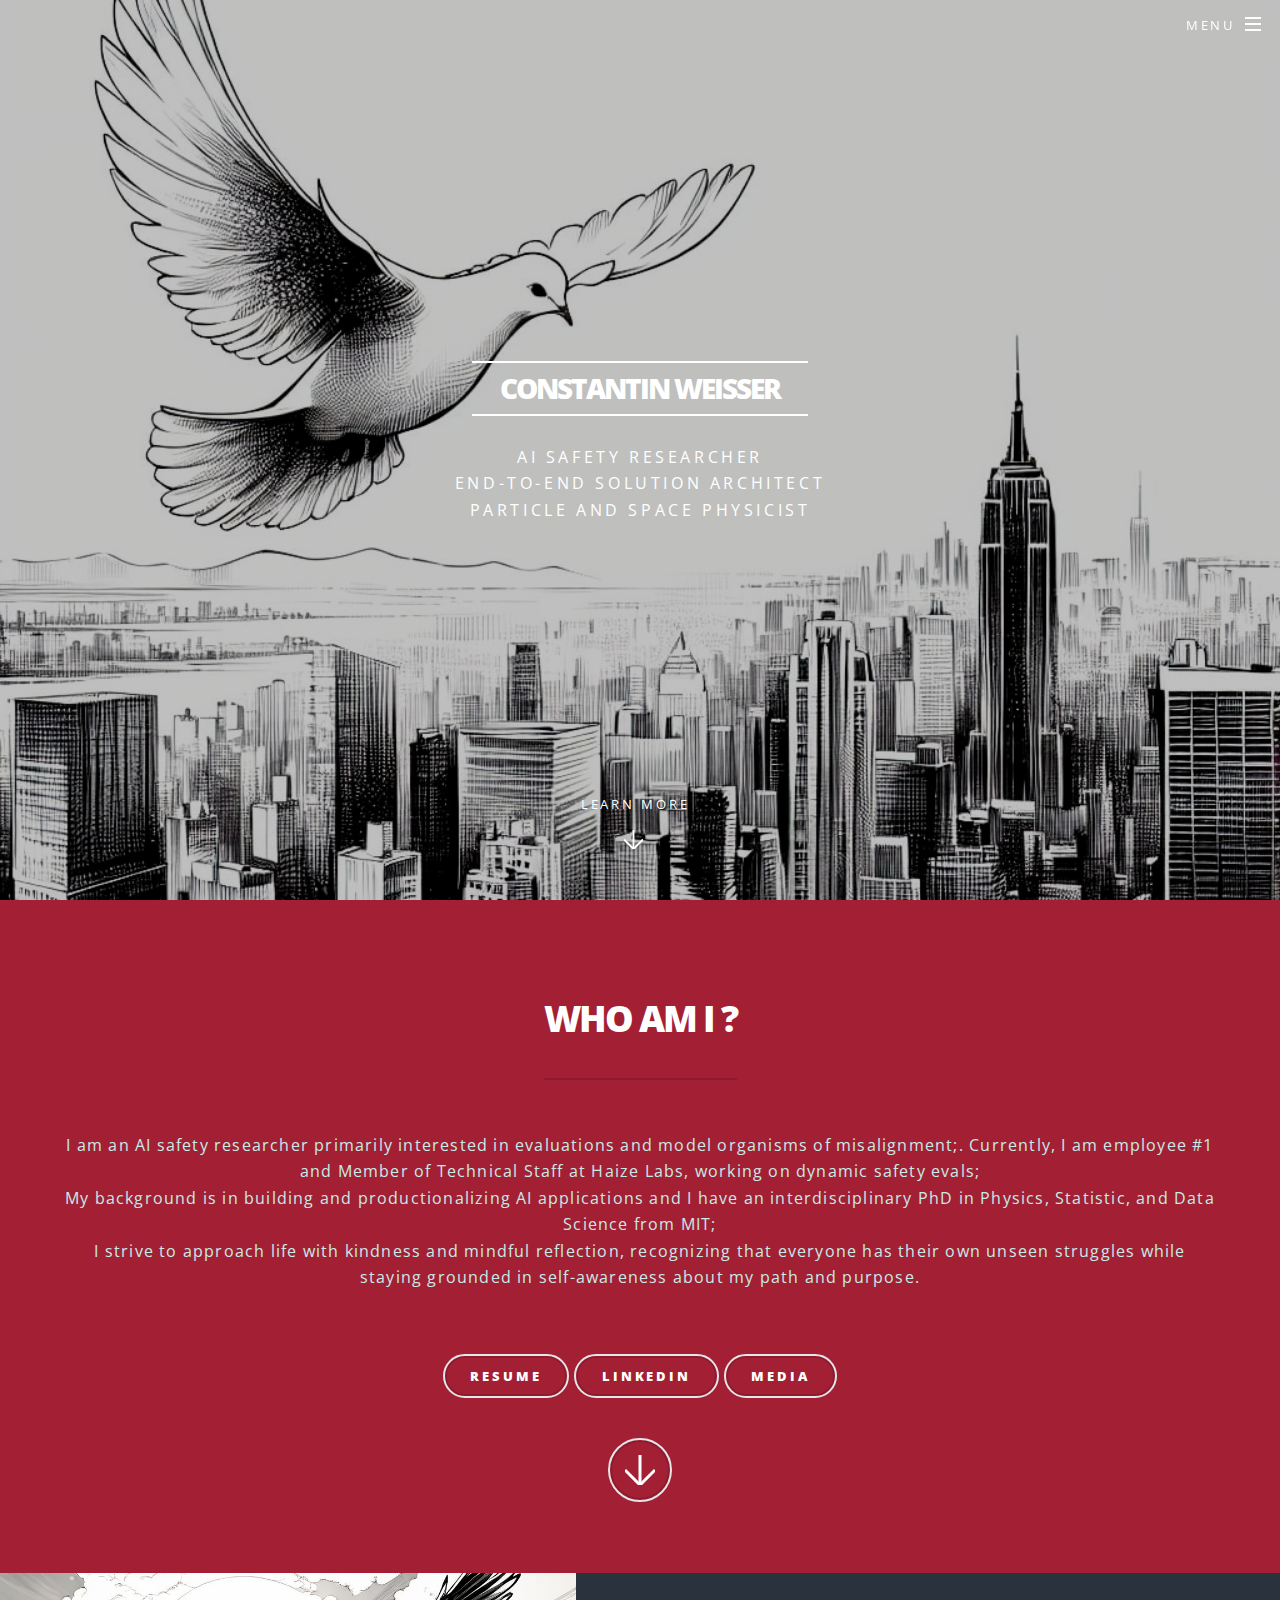
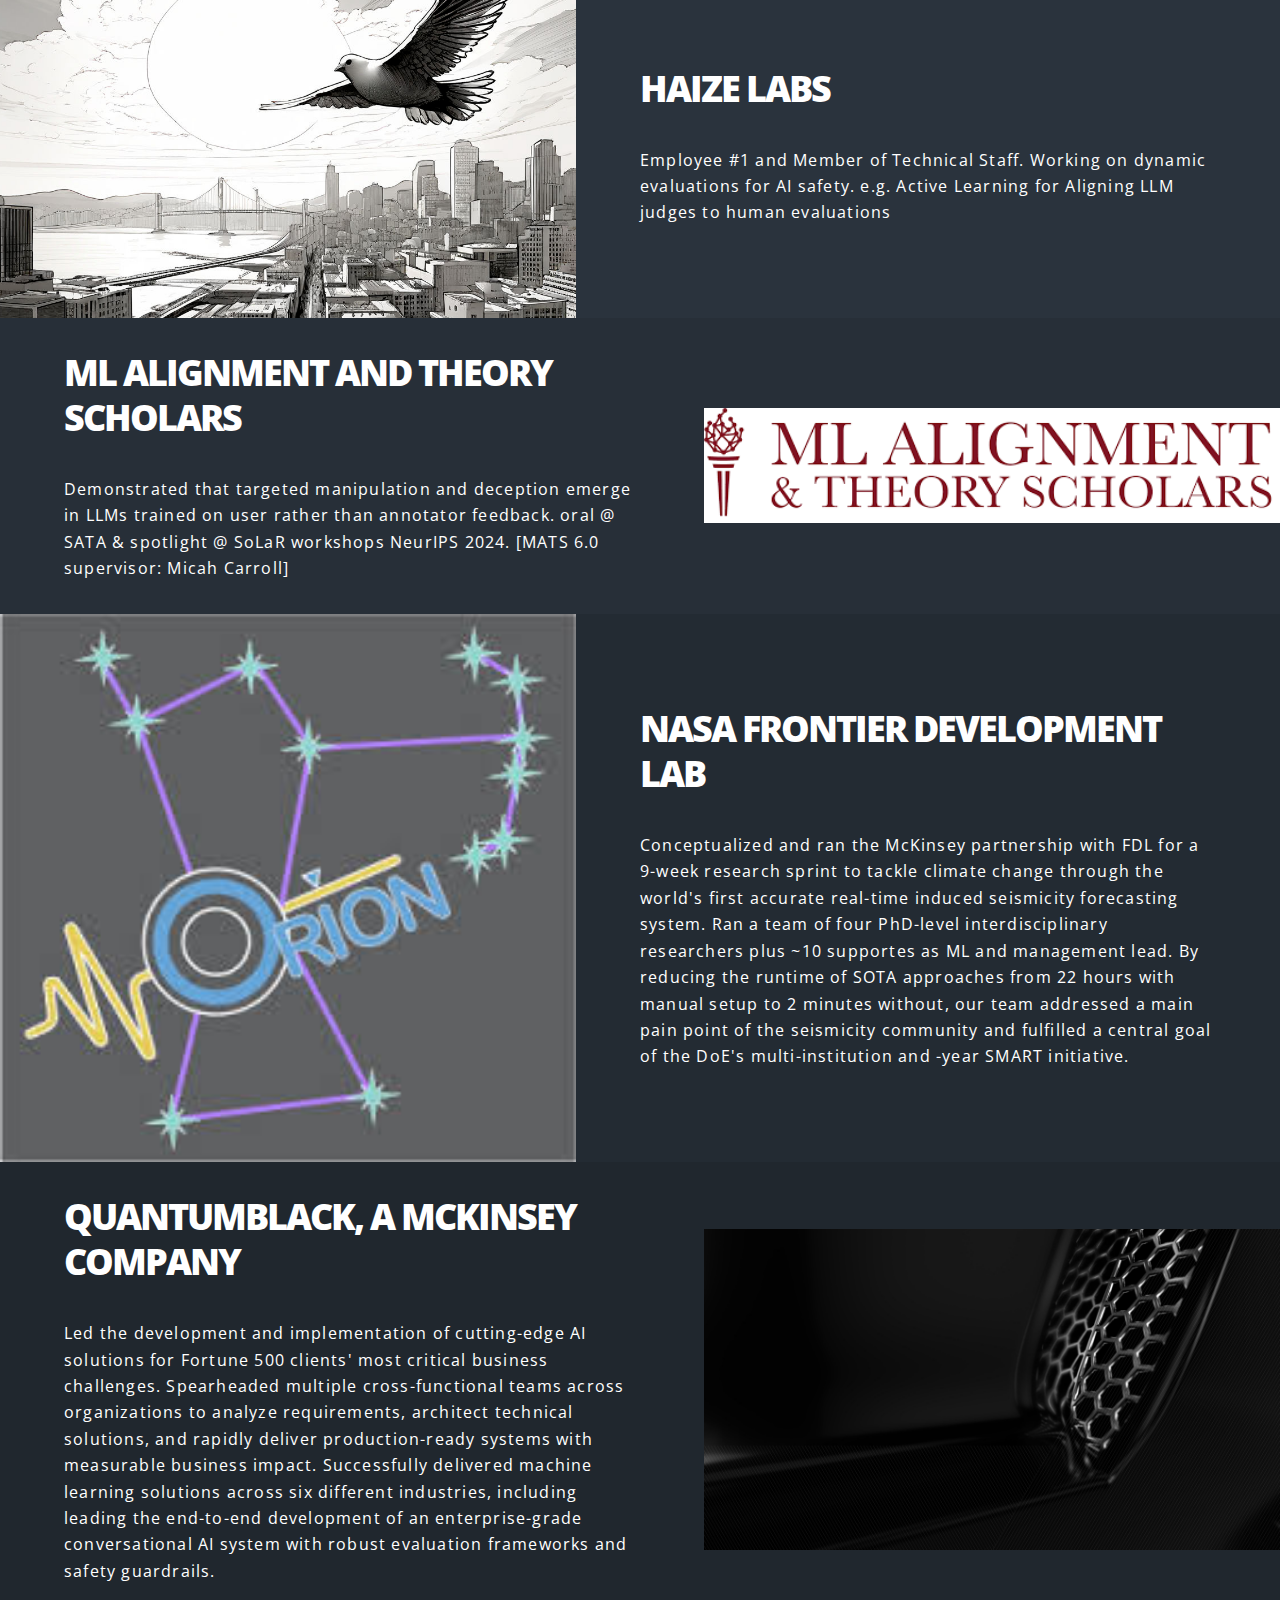
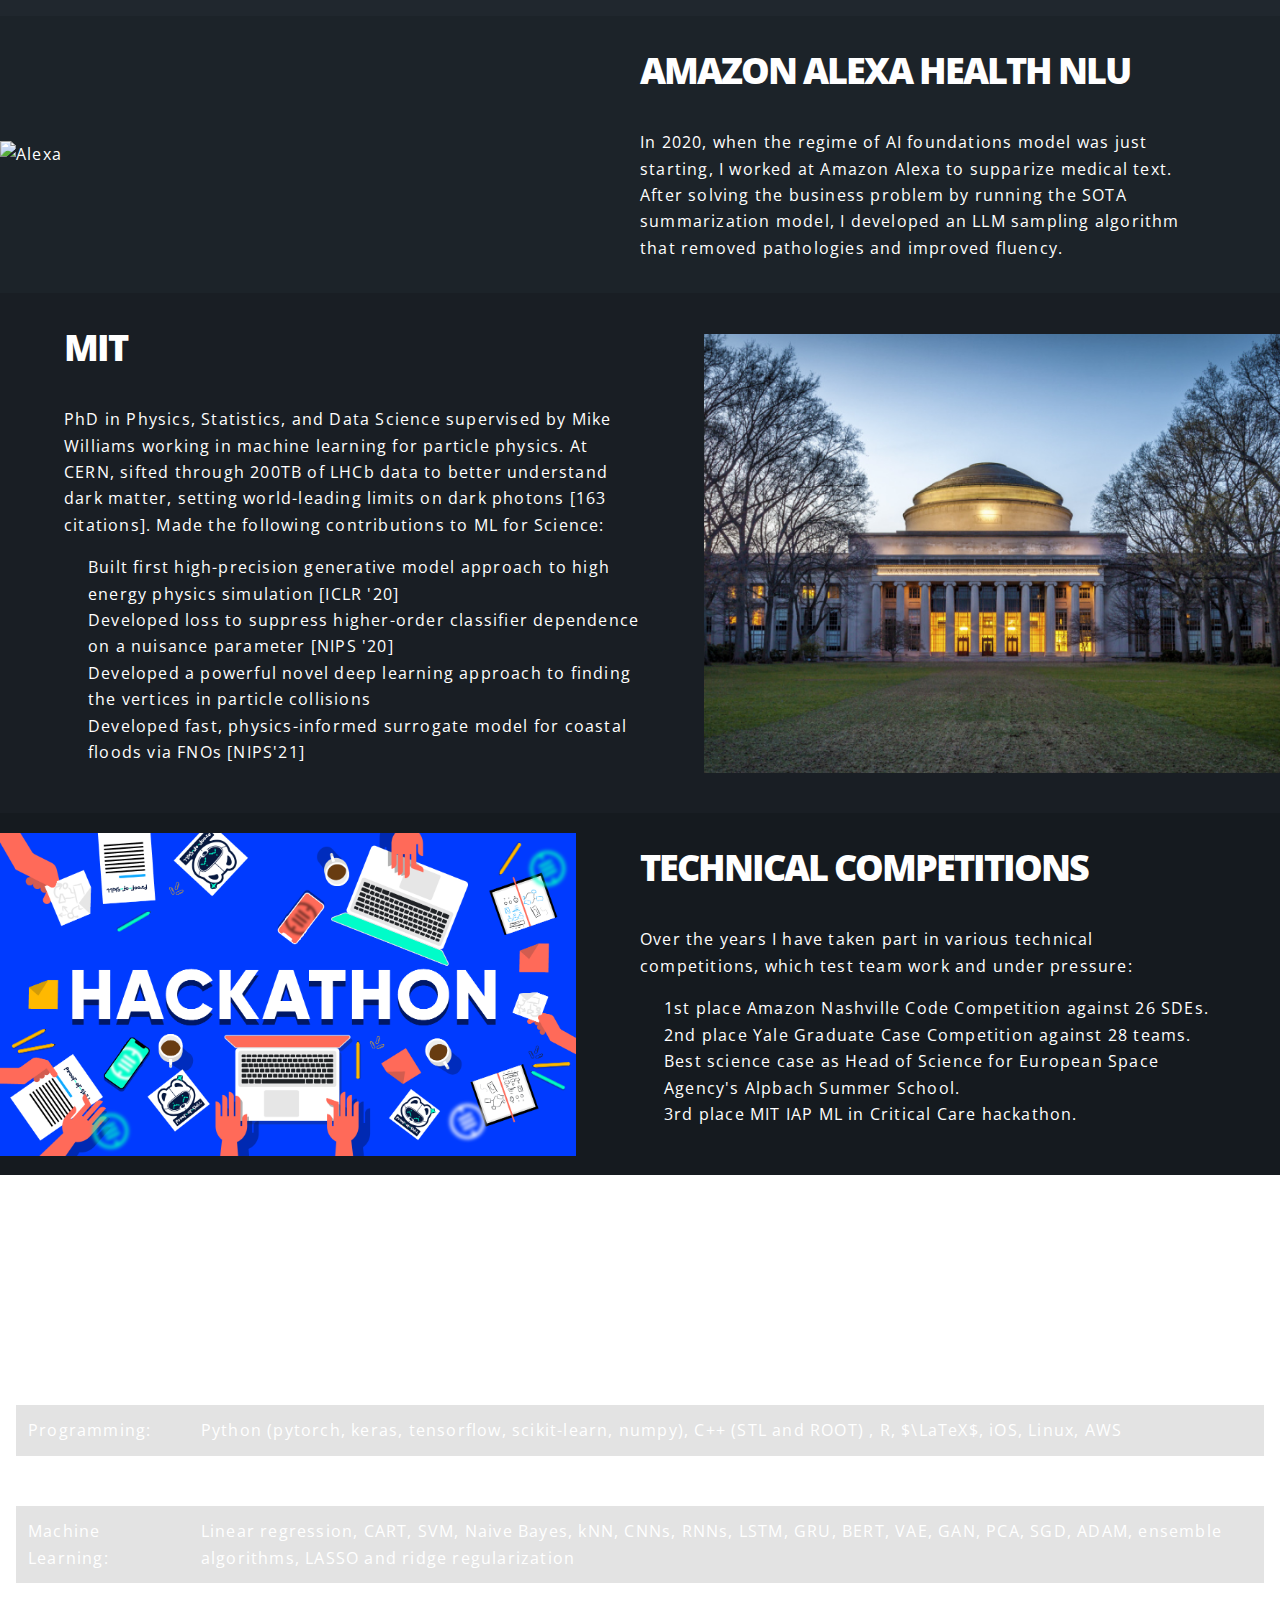
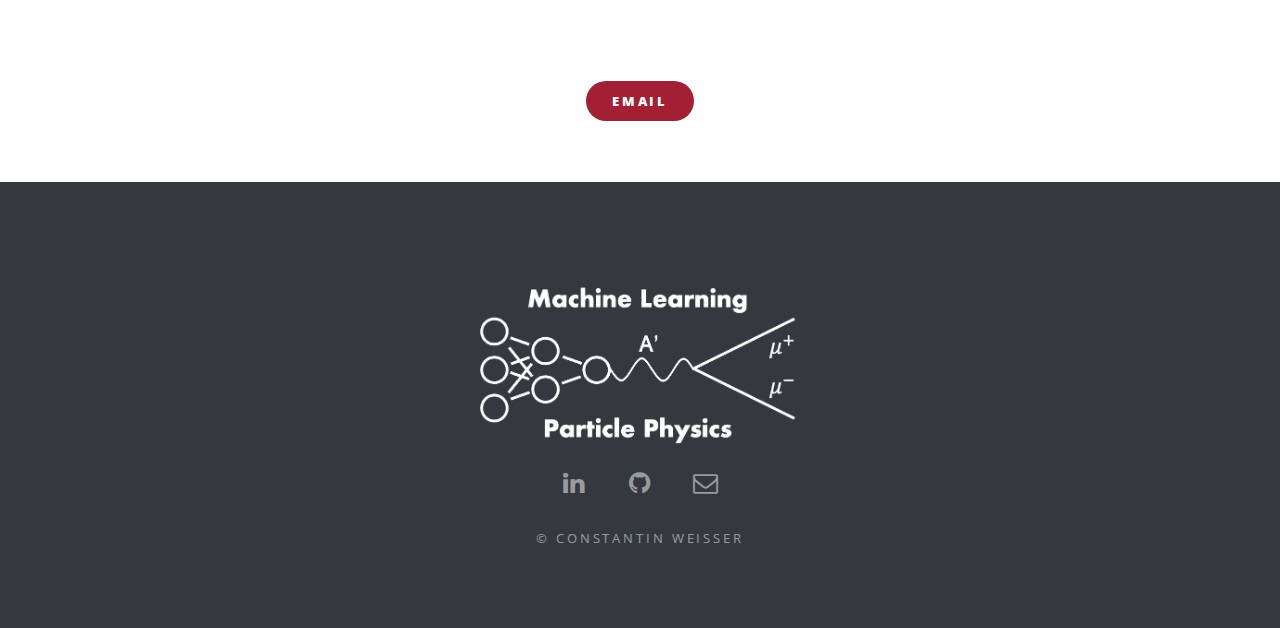
==== commit 4a17fc9e: "added MIT section" ====
--- a/index.html
+++ b/index.html
@@ -208,6 +208,38 @@
 						model, I developed an LLM sampling algorithm that removed pathologies and improved fluency.</p>
 				</div>
 			</section>
+			<section class="spotlight">
+				<div class="image"><img src="images/mit_high.png" alt="MIT" /></div>
+				<div class="content">
+					<h2><a href="https://www.amazon.com/b?node=21576558011">MIT</a></h2>
+					<p>PhD in Physics, Statistics, and Data Science supervised by Mike Williams working in machine
+						learning
+						for particle physics.
+						At CERN, sifted through 200TB of LHCb data to better understand dark matter, setting
+						world-leading
+						limits on dark photons <a
+							href="https://journals.aps.org/prl/abstract/10.1103/PhysRevLett.124.041801">[163
+							citations]</a>.
+						Made the following contributions to ML for Science:
+					<ol>
+						<li>Built first high-precision generative model approach to high energy physics simulation <a
+								href="https://slideslive.com/38926198/autoencoders-for-compression-and-simulation-in-particle-physics">[ICLR
+								'20]</a></li>
+						<li>Developed loss to suppress higher-order classifier dependence on a nuisance parameter <a
+								href="https://ml4physicalsciences.github.io/2020/files/NeurIPS_ML4PS_2020_45_poster.pdf">[NIPS
+								'20]</a></li>
+						<li><a href="https://iopscience.iop.org/article/10.1088/1742-6596/1525/1/012079">Developed</a> a
+							<a href="https://inspirehep.net/literature/1804768">powerful novel deep learning
+								approach</a> to <a href="https://arxiv.org/abs/2103.04962">finding the vertices in
+								particle collisions</a>
+						</li>
+						<li>Developed fast, physics-informed surrogate model for coastal floods via FNOs <a
+								href="https://ml4physicalsciences.github.io/2021/files/NeurIPS_ML4PS_2021_84.pdf">[NIPS'21]</a>
+						</li>
+					</ol>
+					</p>
+				</div>
+			</section>
 			<!--section class="spotlight">
 				<div class="image"><img src="images/COVID.jpg" alt="Alexa" /></div>
 				<div class="content">
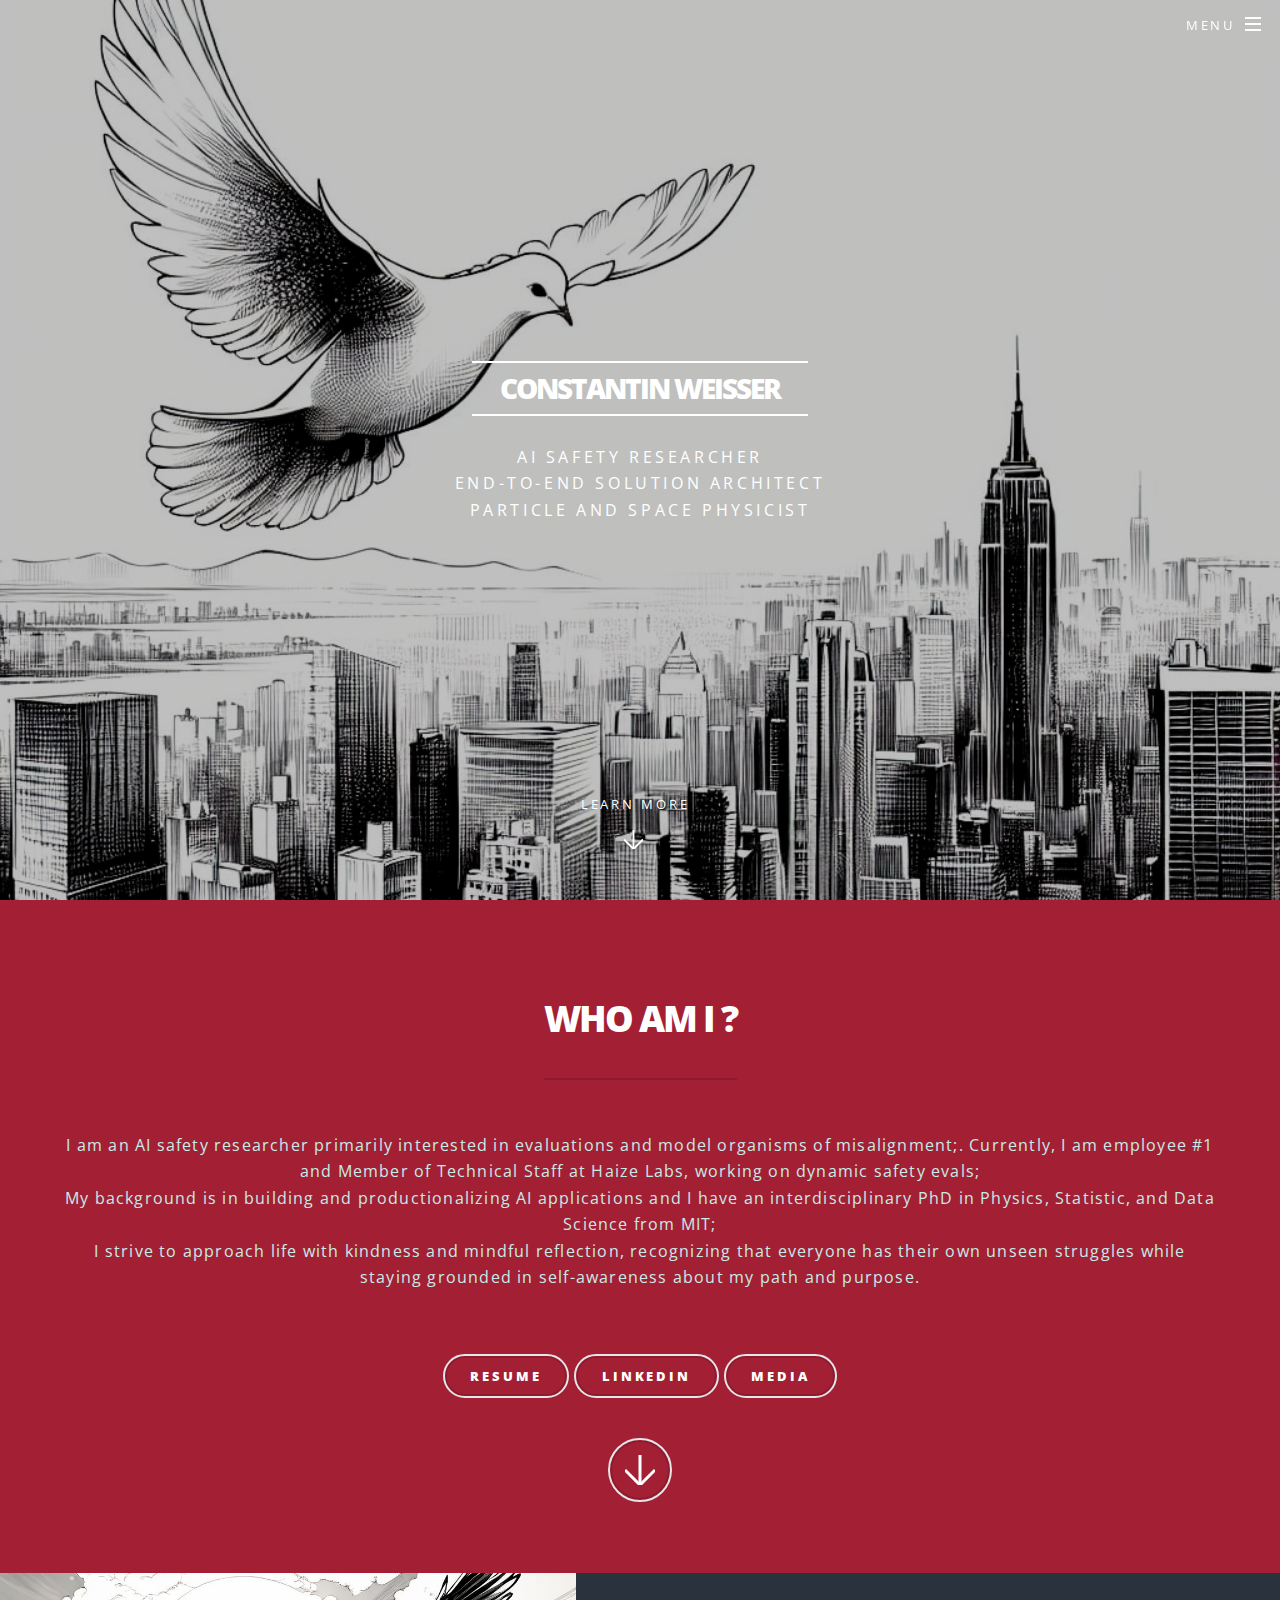
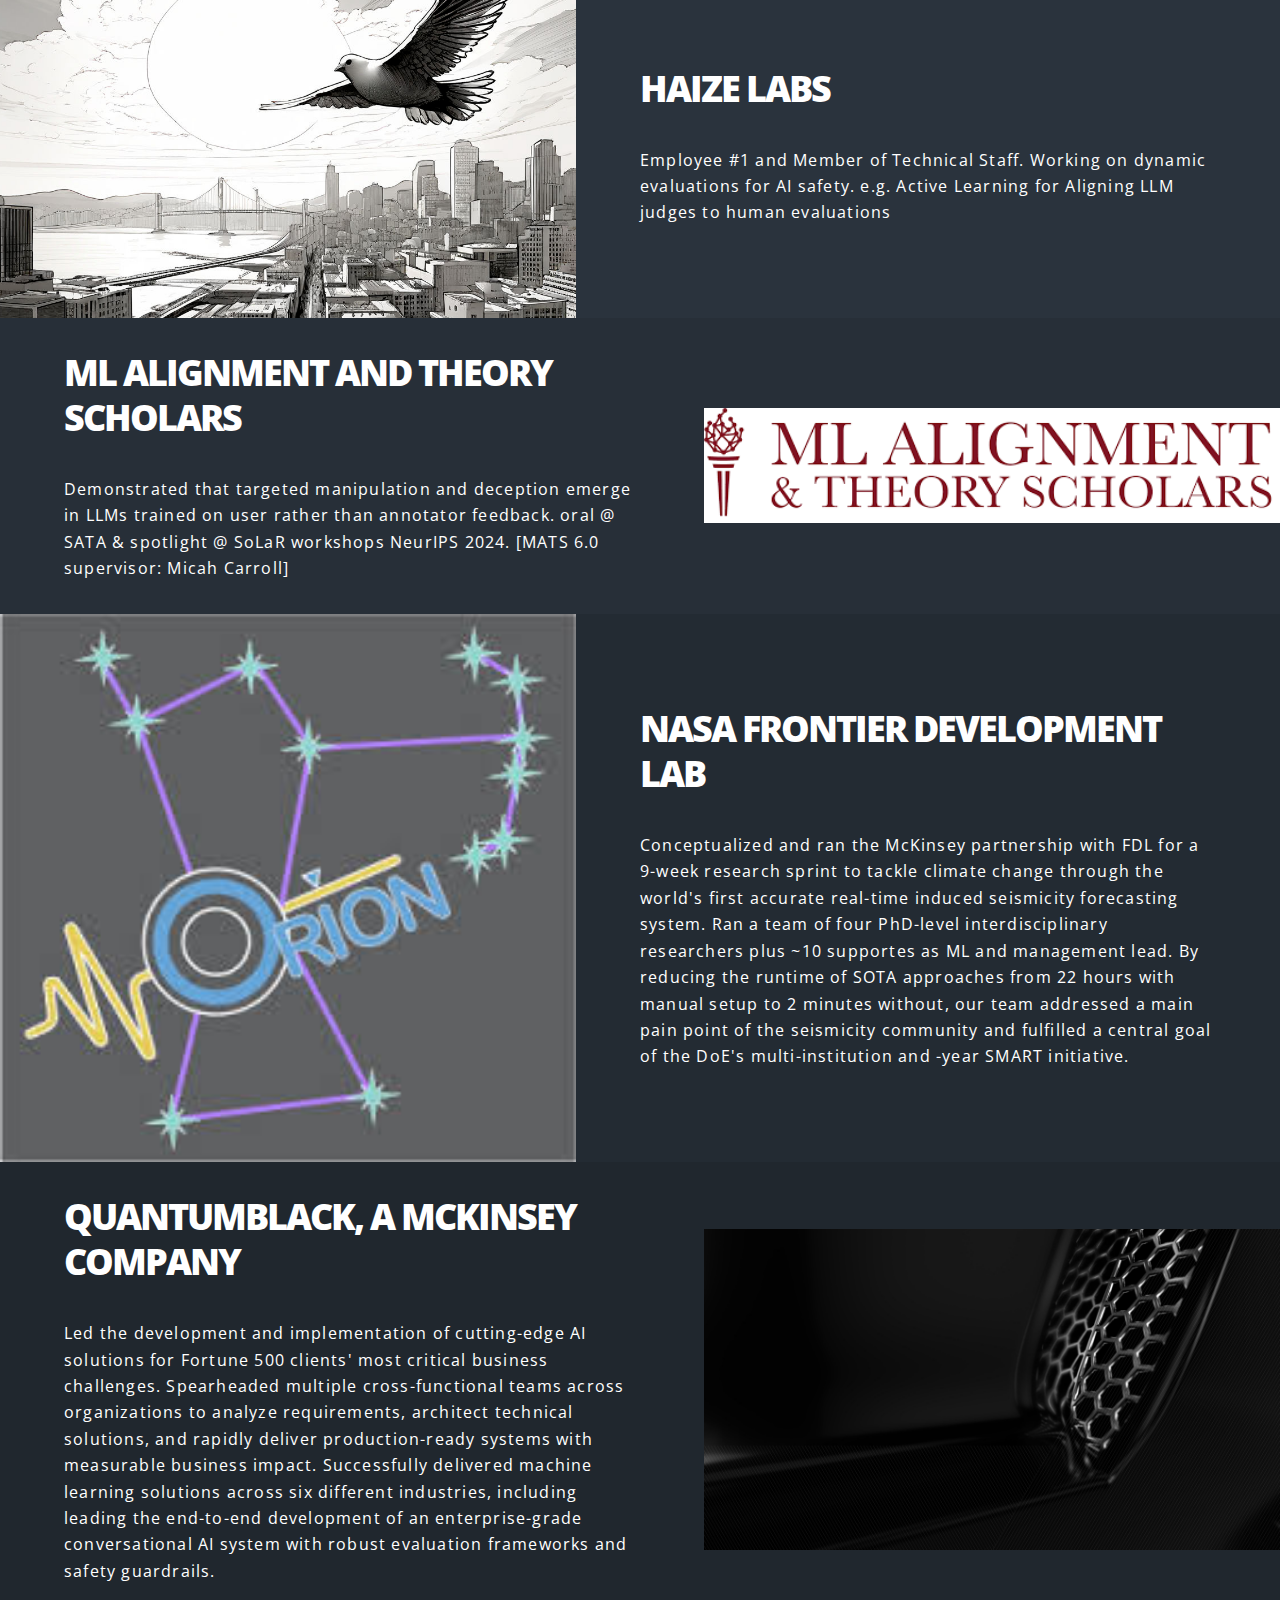
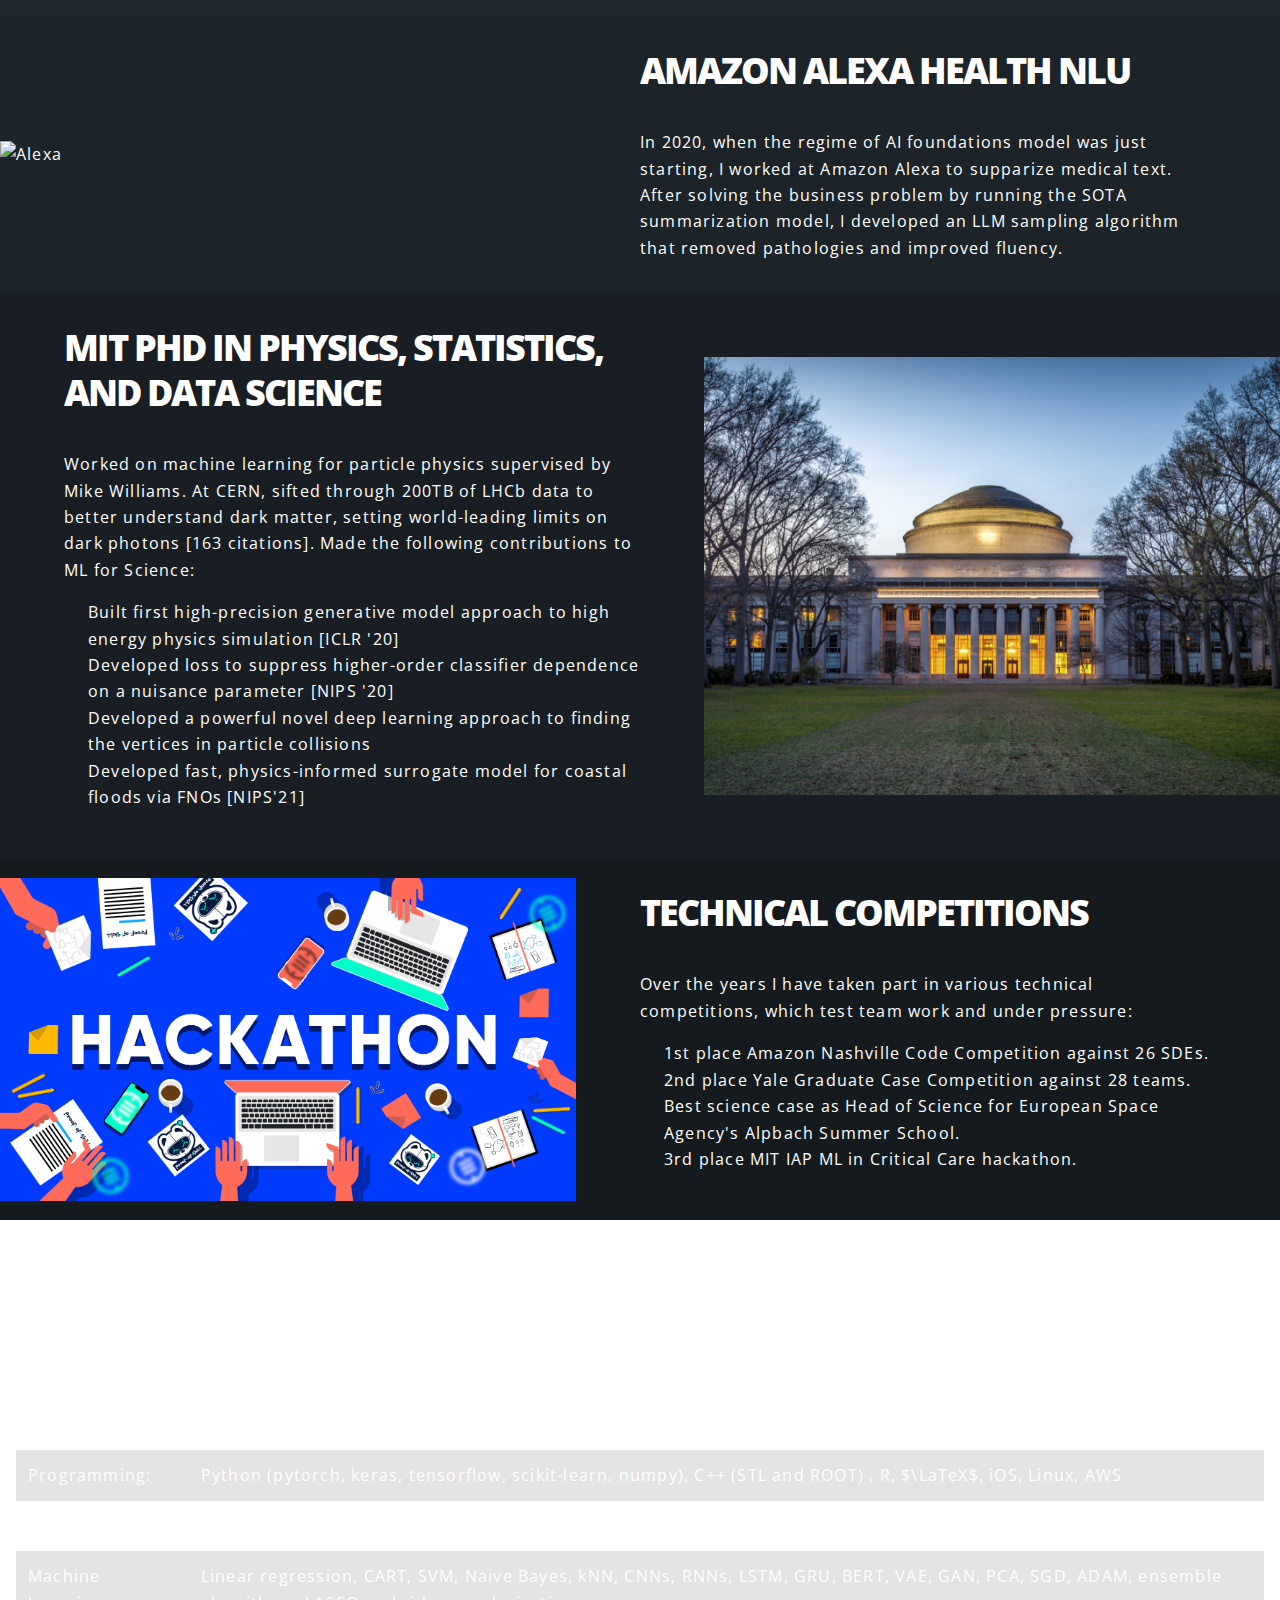
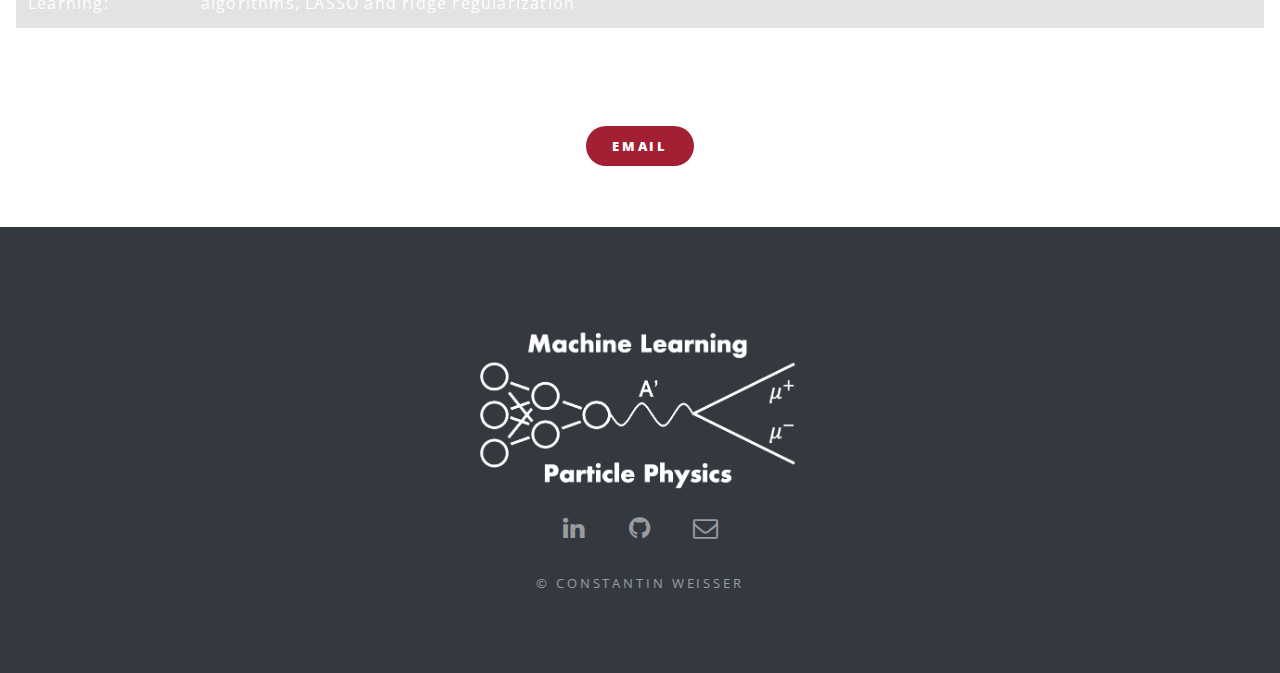
==== commit b47ed5af: "updated targeted manipulation paper" ====
--- a/index.html
+++ b/index.html
@@ -211,10 +211,9 @@
 			<section class="spotlight">
 				<div class="image"><img src="images/mit_high.png" alt="MIT" /></div>
 				<div class="content">
-					<h2><a href="https://www.amazon.com/b?node=21576558011">MIT</a></h2>
-					<p>PhD in Physics, Statistics, and Data Science supervised by Mike Williams working in machine
-						learning
-						for particle physics.
+					<h2><a href="https://dspace.mit.edu/handle/1721.1/142688">MIT PhD in Physics, Statistics, and Data
+							Science</a></h2>
+					<p>Worked on machine learning for particle physics supervised by Mike Williams.
 						At CERN, sifted through 200TB of LHCb data to better understand dark matter, setting
 						world-leading
 						limits on dark photons <a
